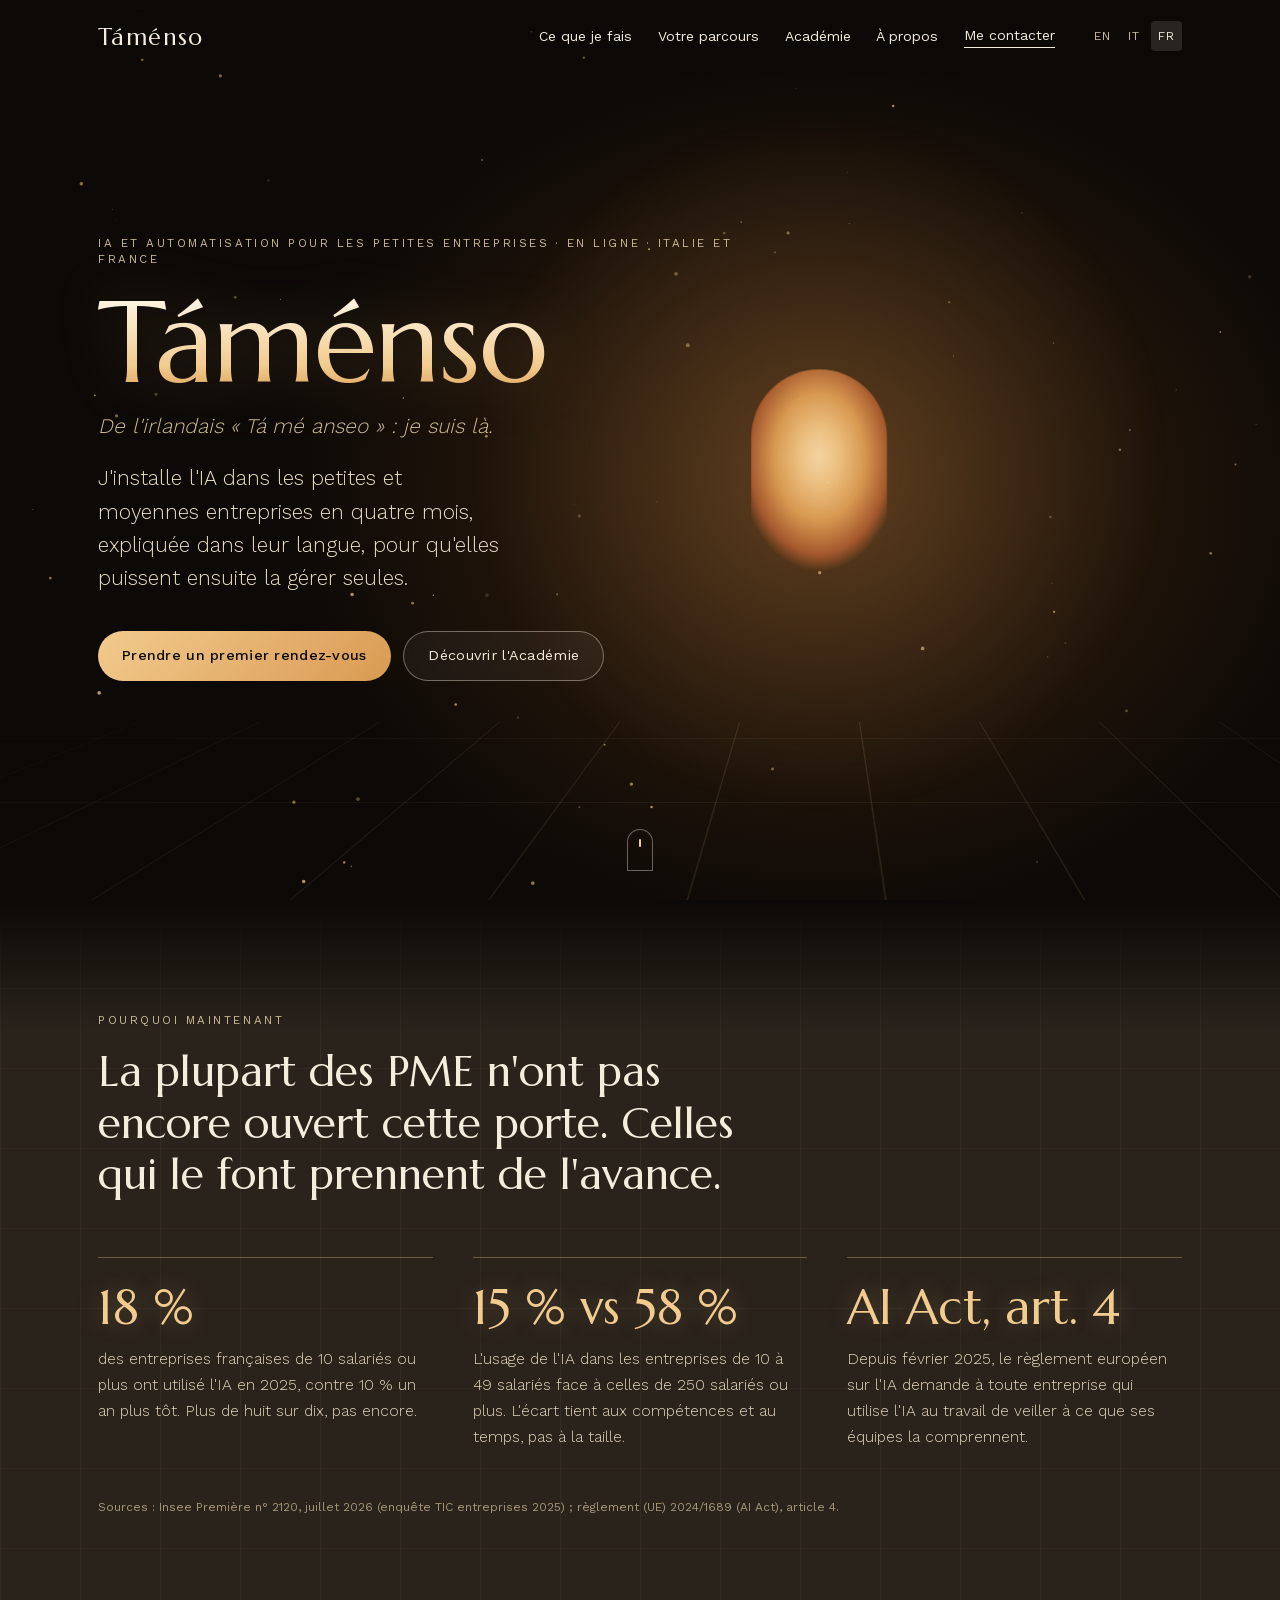
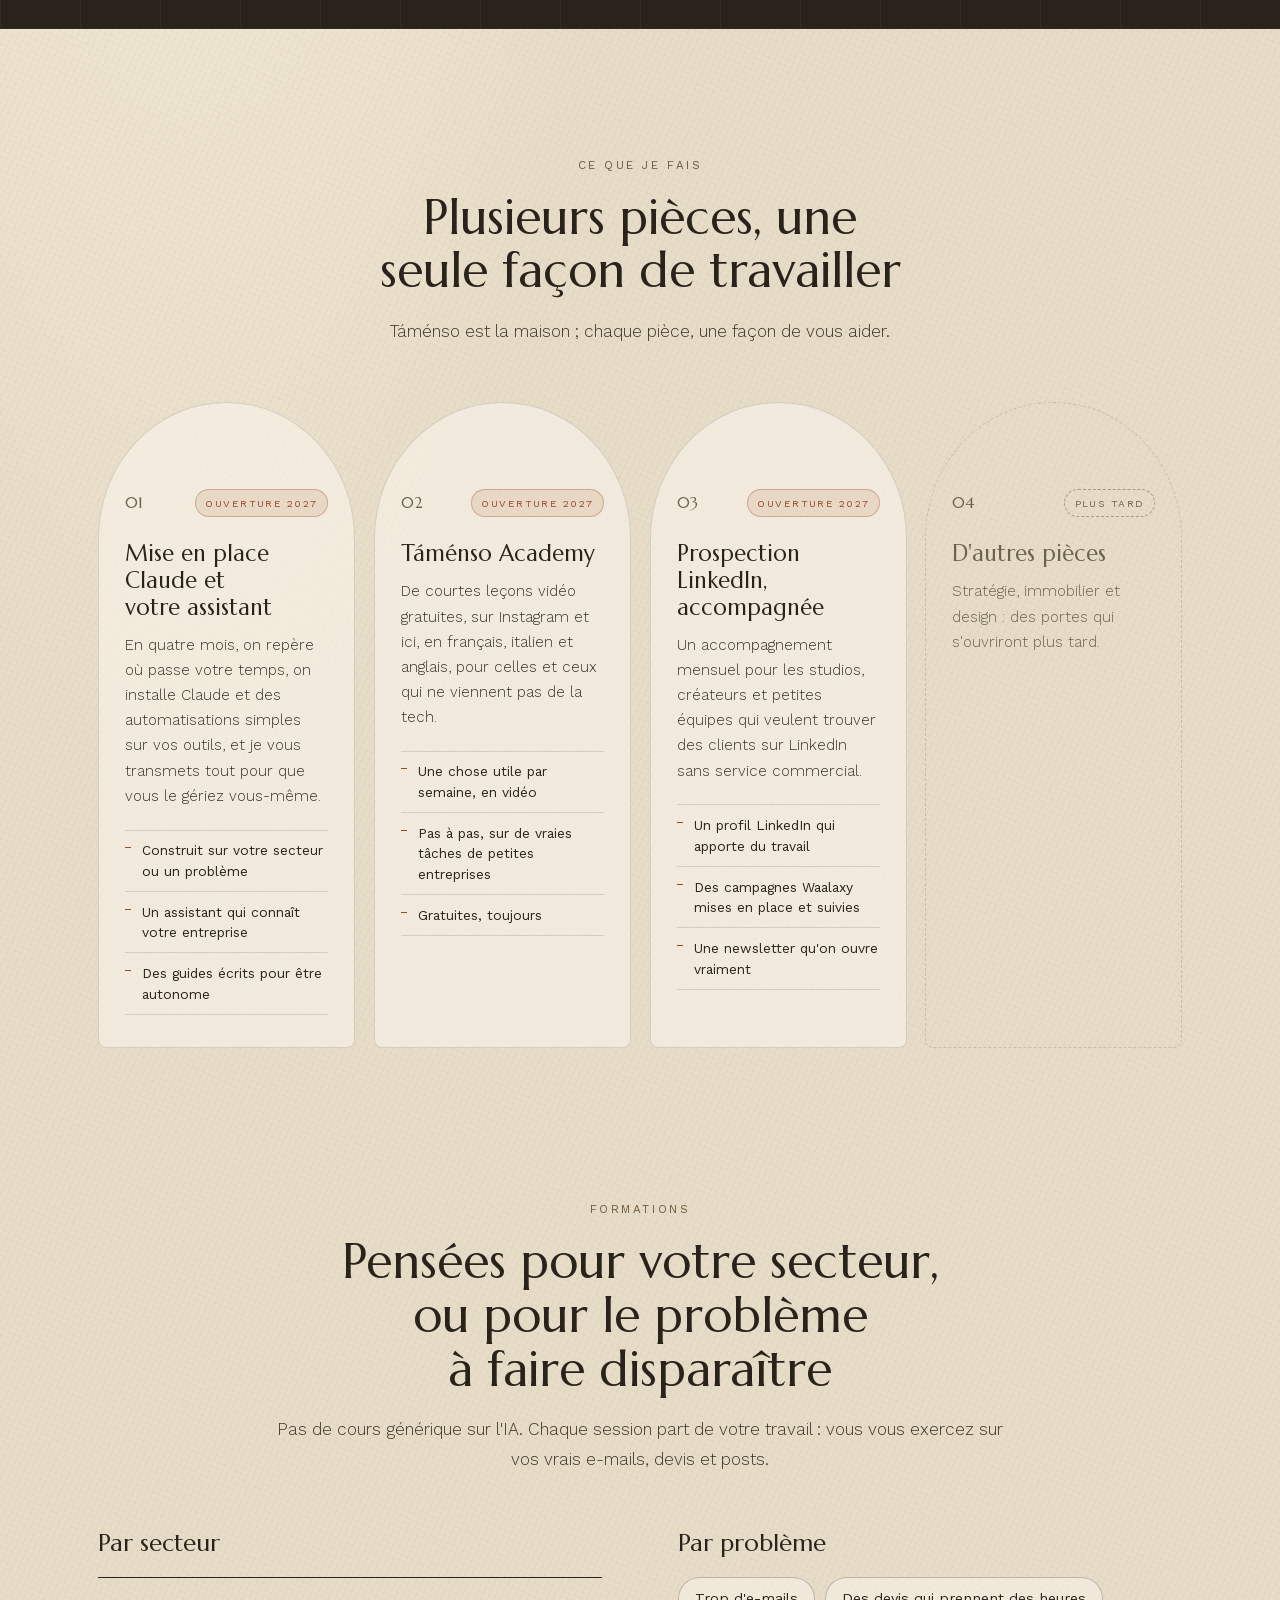
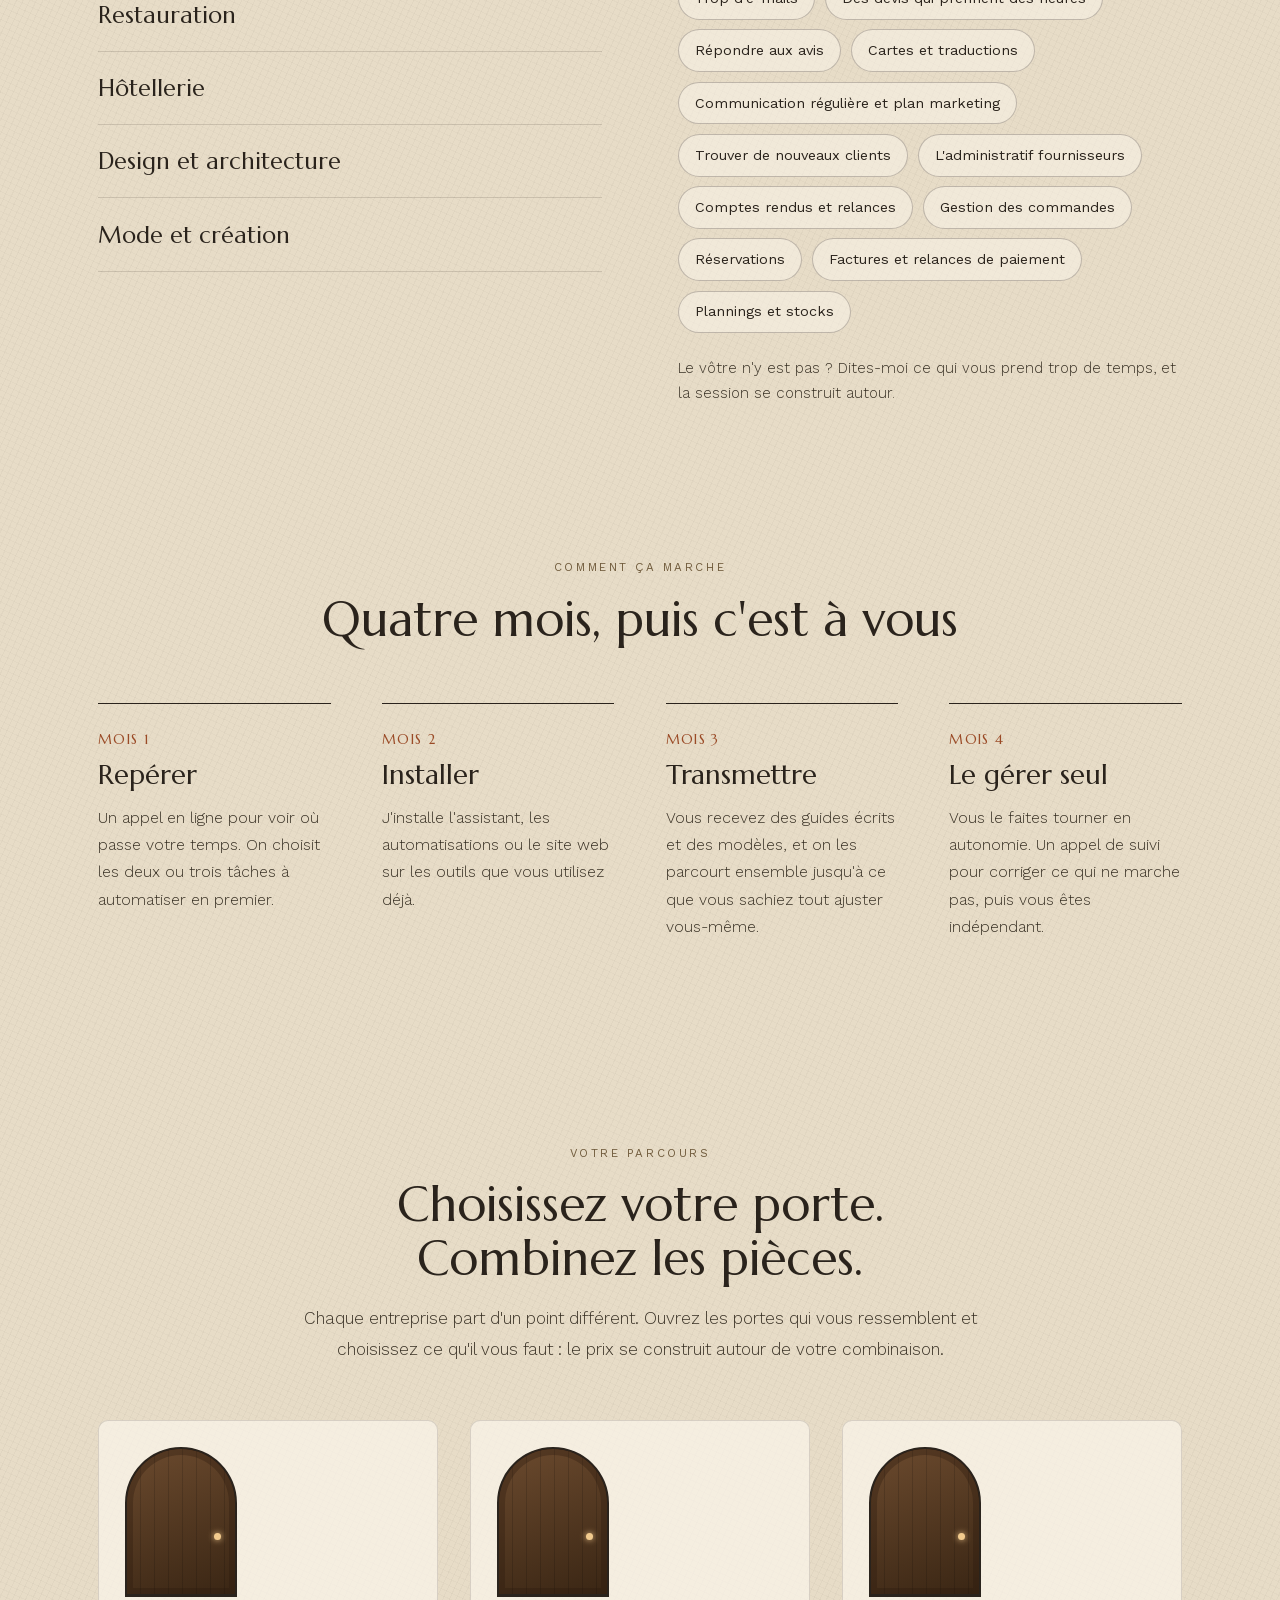
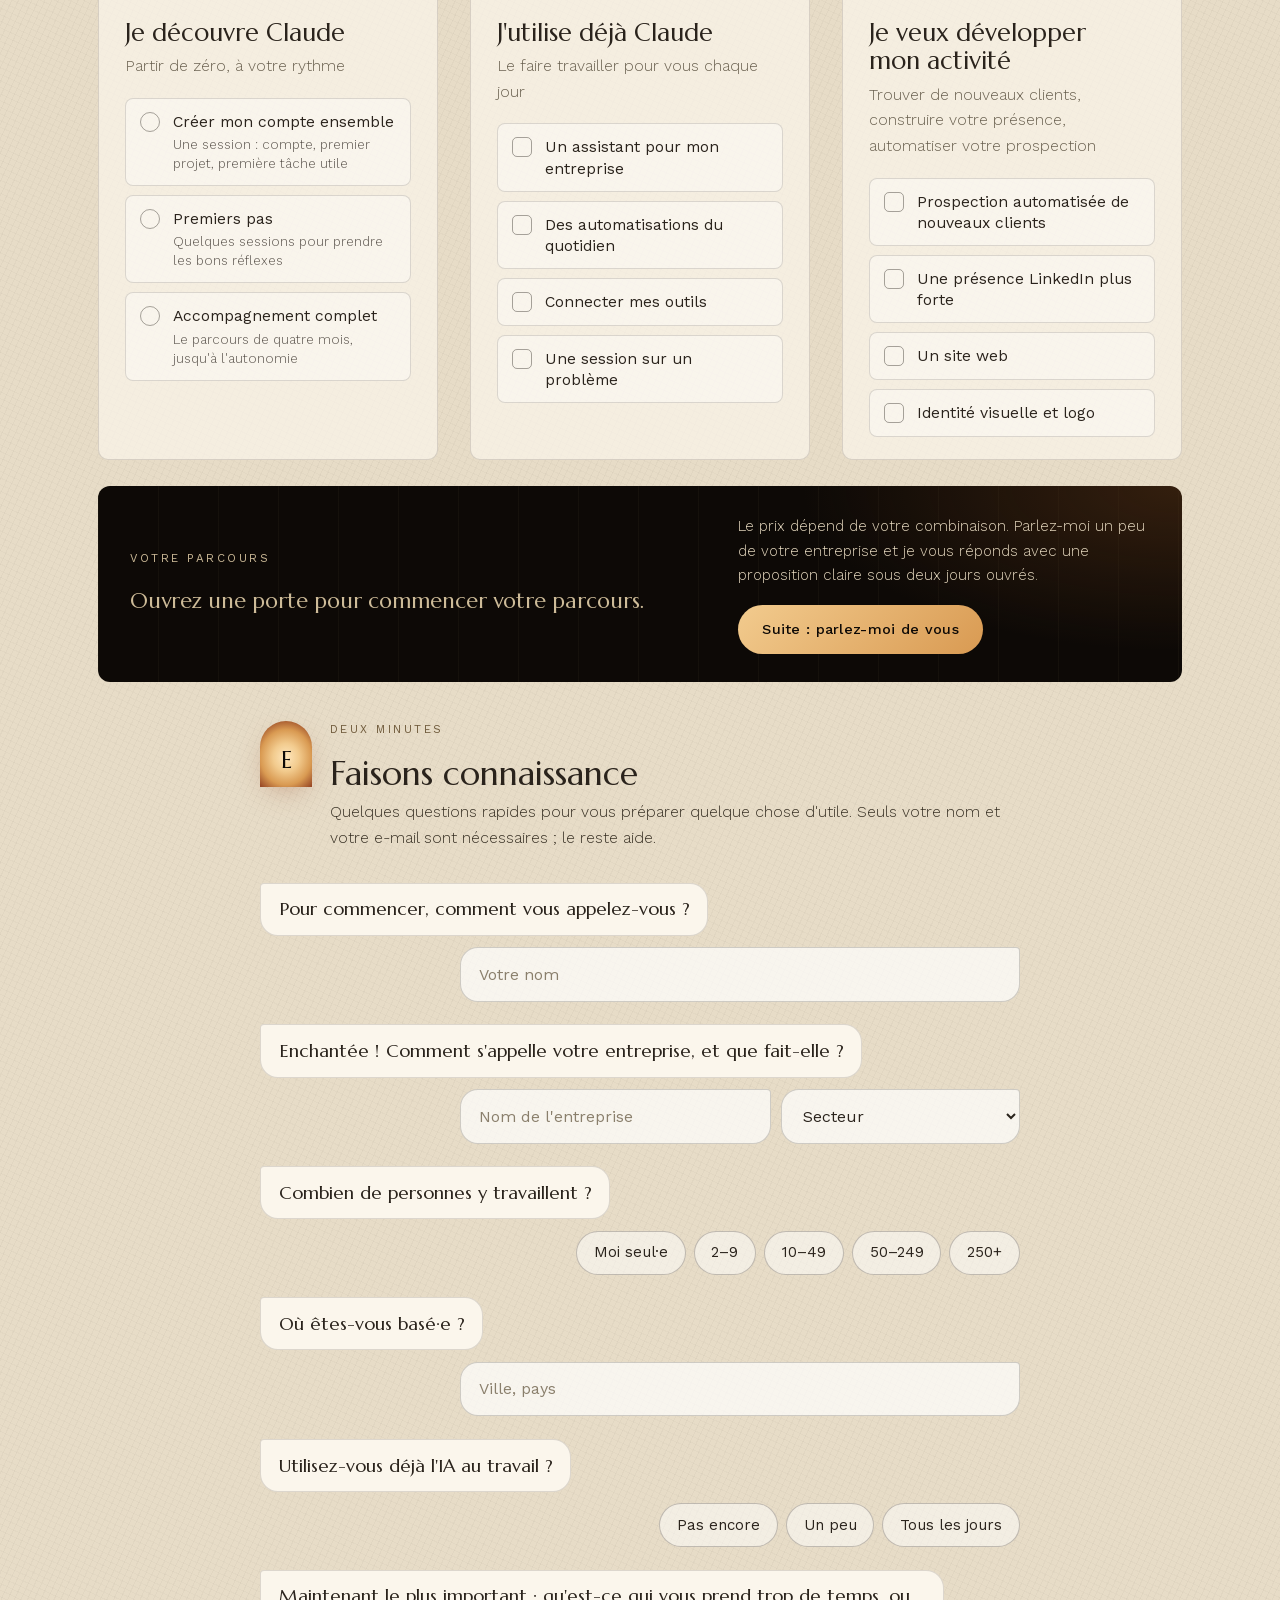
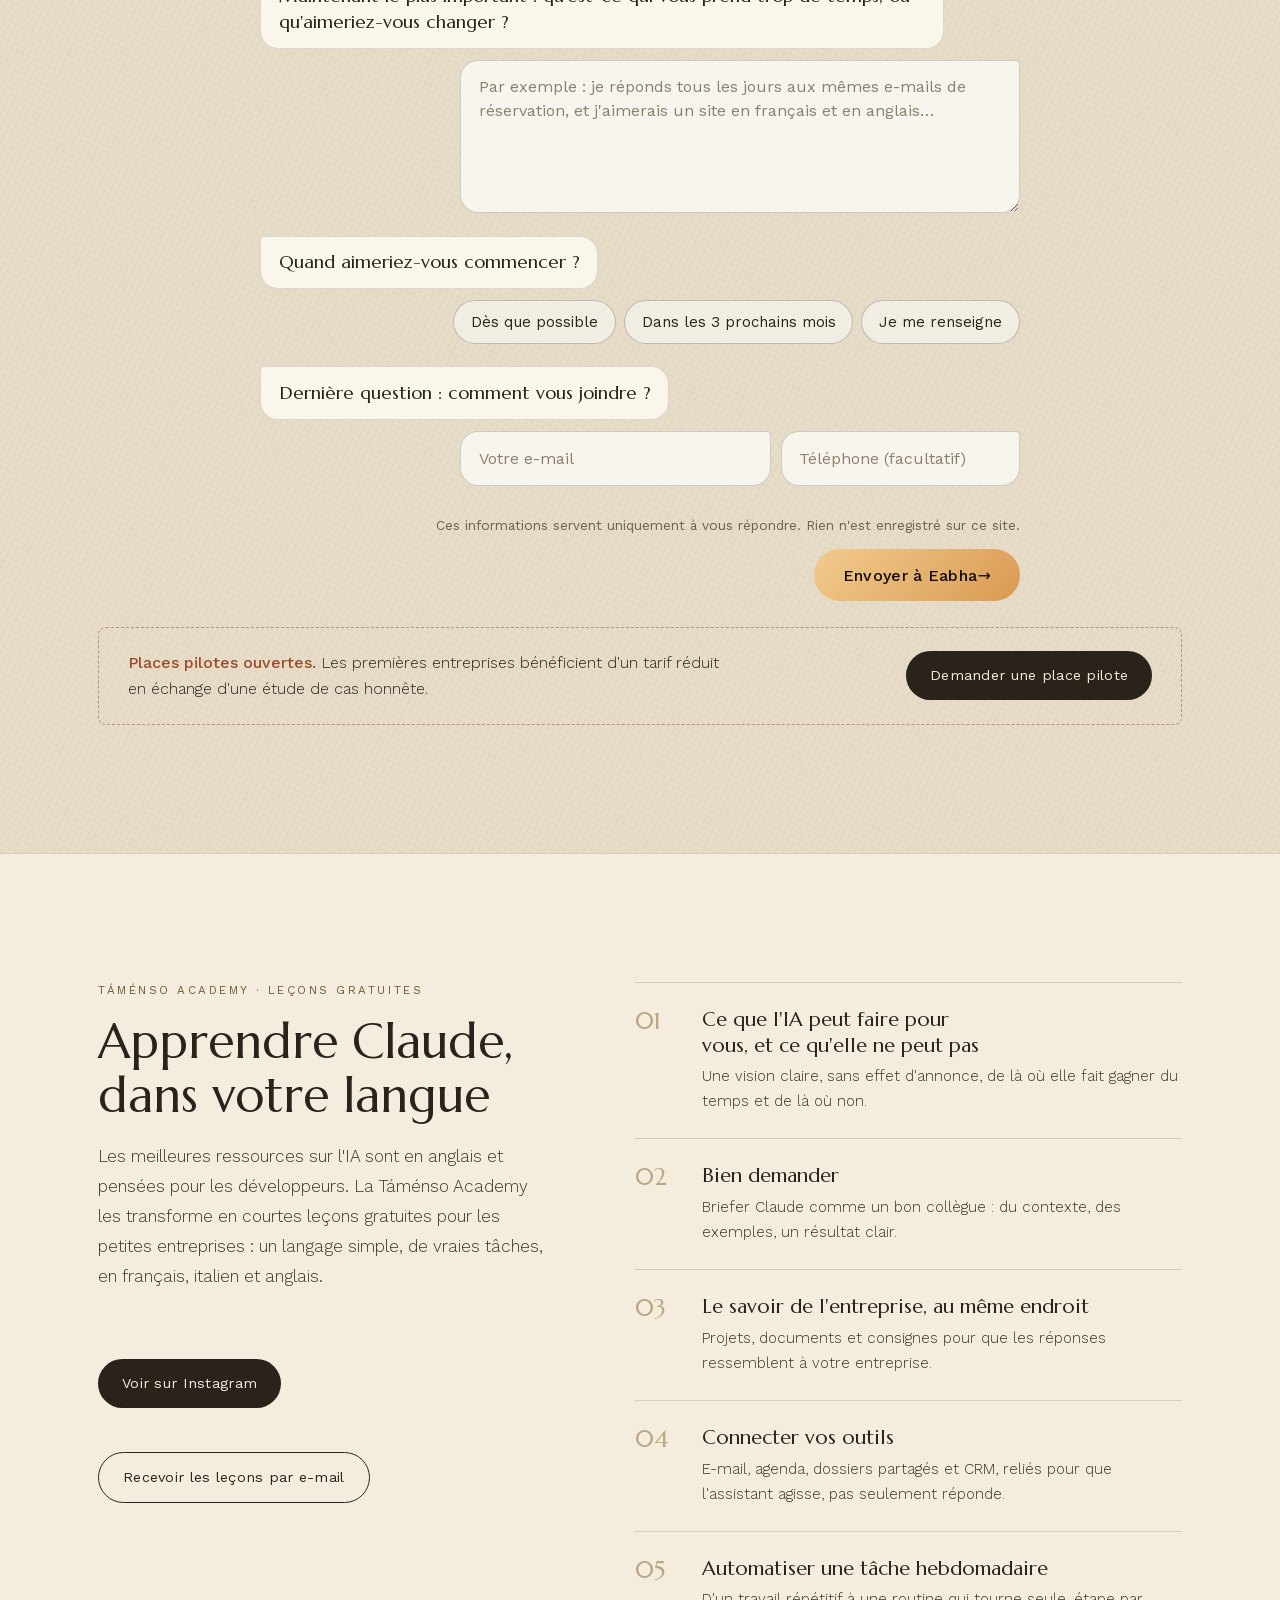
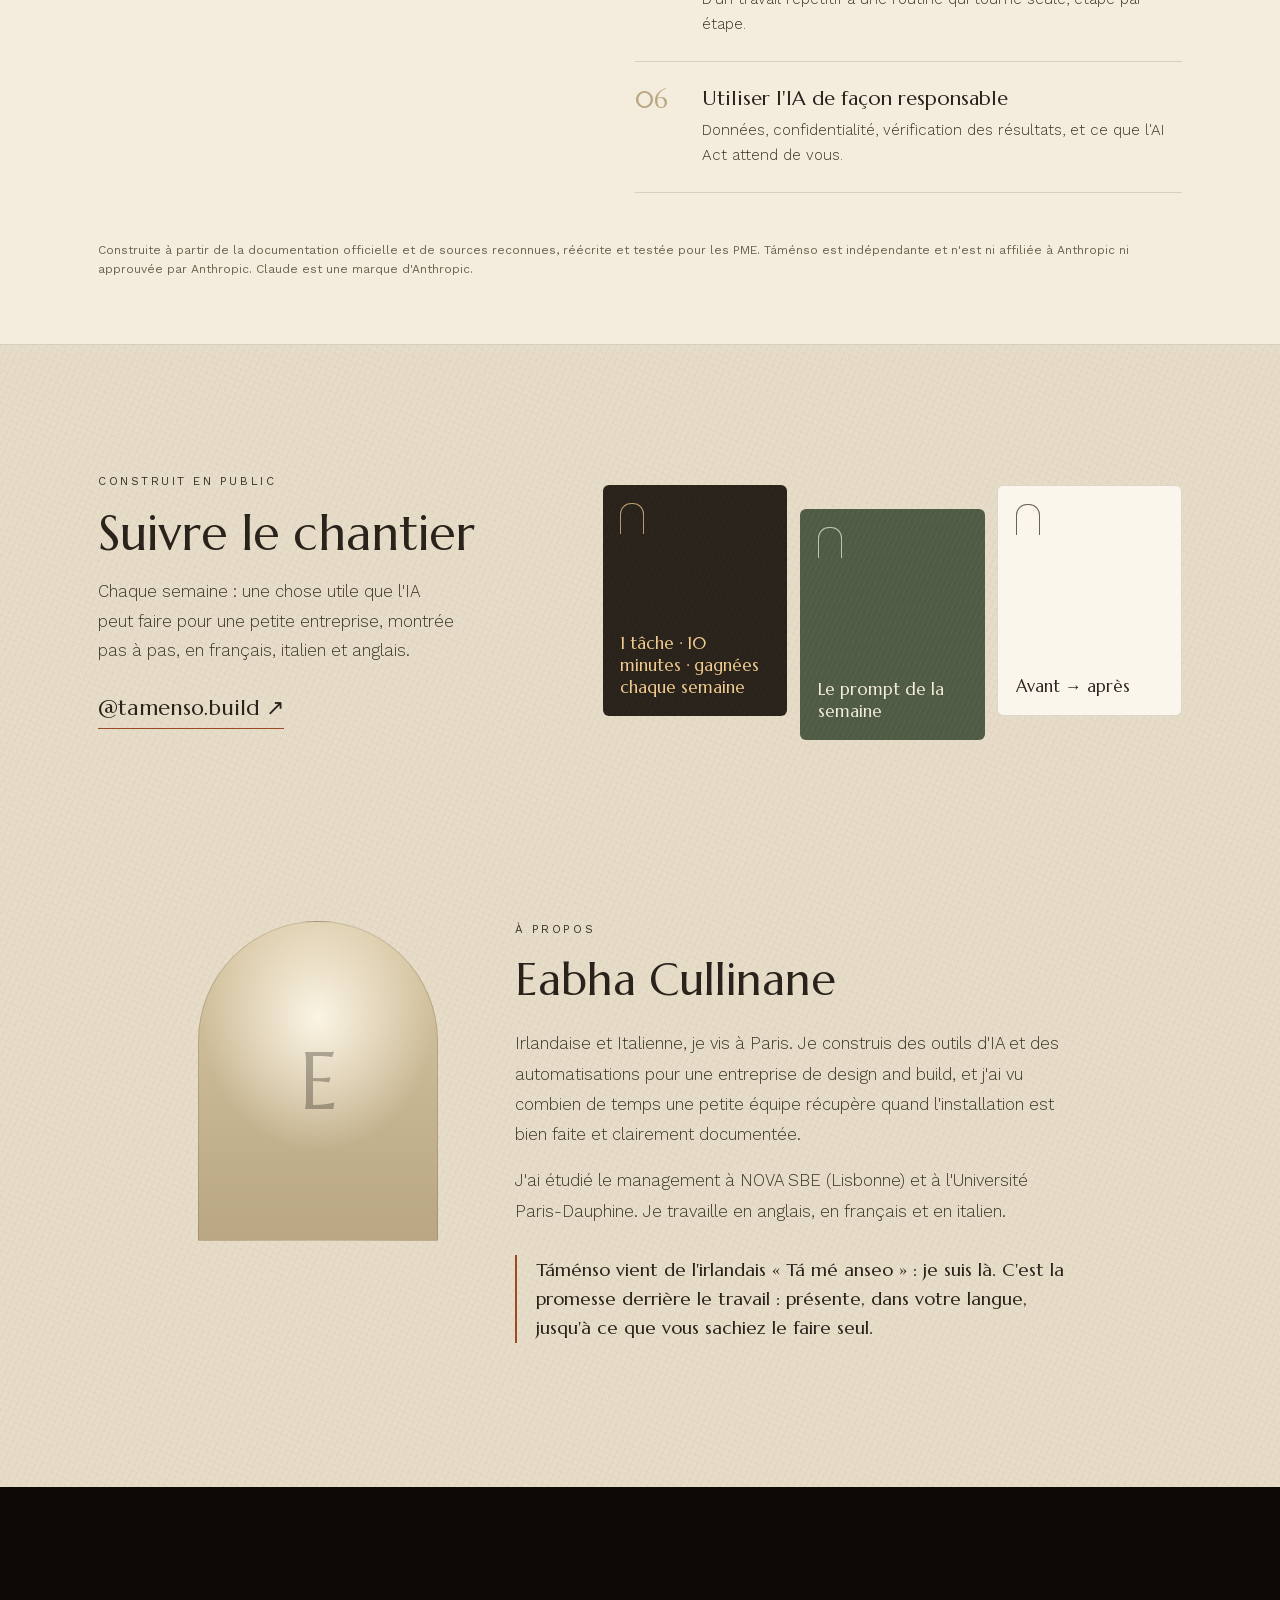
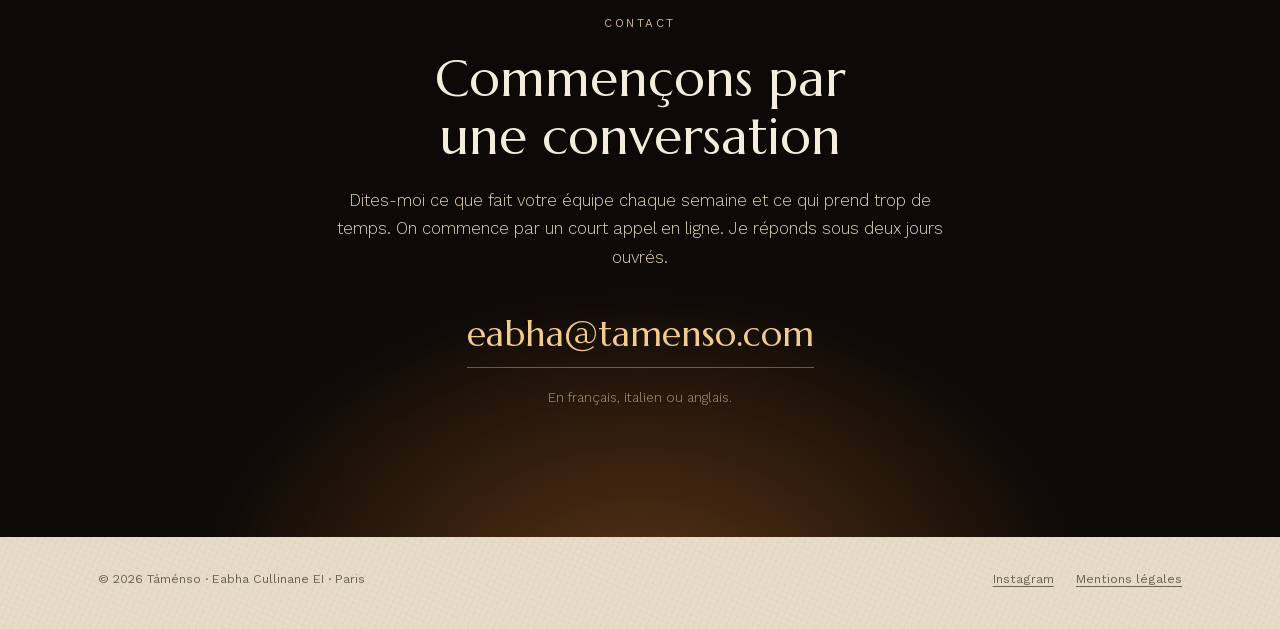
==== fr/index.html @ 2779ec75 "Third door: grow my business (outreach, presence, website, brand) Co-Authored-By: Claude Opus 5.5 <n" ====
<!doctype html>
<html lang="fr">
<head>
<meta charset="utf-8">
<meta name="viewport" content="width=device-width, initial-scale=1">
<title>Táménso — L&#x27;IA, rendue concrète pour les PME</title>
<meta name="description" content="Táménso aide les petites entreprises en Italie et en France à mettre l&#x27;IA et Claude au travail : formations en ligne par secteur, un assistant Claude sur mesure et prospection LinkedIn avec Waalaxy. En français, italien et anglais.">
<link rel="canonical" href="https://tamenso.com/fr/">
<link rel="alternate" hreflang="en" href="https://tamenso.com/">
<link rel="alternate" hreflang="it" href="https://tamenso.com/it/">
<link rel="alternate" hreflang="fr" href="https://tamenso.com/fr/">
<link rel="alternate" hreflang="x-default" href="https://tamenso.com/">
<meta property="og:title" content="Táménso — L&#x27;IA, rendue concrète pour les PME">
<meta property="og:description" content="Táménso aide les petites entreprises en Italie et en France à mettre l&#x27;IA et Claude au travail : formations en ligne par secteur, un assistant Claude sur mesure et prospection LinkedIn avec Waalaxy. En français, italien et anglais.">
<meta property="og:type" content="website">
<meta property="og:url" content="https://tamenso.com/fr/">
<meta property="og:locale" content="fr_FR">
<meta name="theme-color" content="#E7DCC7">
<link rel="icon" href="/assets/favicon.svg" type="image/svg+xml">
<link rel="preload" href="/assets/fonts/marcellus-latin-400.woff2" as="font" type="font/woff2" crossorigin>
<link rel="stylesheet" href="/styles.css">
<script type="application/ld+json">
{
  "@context": "https://schema.org",
  "@type": "ProfessionalService",
  "name": "Táménso",
  "url": "https://tamenso.com/fr/",
  "description": "Táménso aide les petites entreprises en Italie et en France à mettre l&#x27;IA et Claude au travail : formations en ligne par secteur, un assistant Claude sur mesure et prospection LinkedIn avec Waalaxy. En français, italien et anglais.",
  "founder": {"@type": "Person", "name": "Eabha Cullinane"},
  "areaServed": ["IT", "FR"],
  "availableLanguage": ["it", "fr", "en"],
  "sameAs": ["https://www.instagram.com/tamenso.build/"]
}
</script>
</head>
<body class="home">
<a class="skip" href="#main">Aller au contenu</a>

<header class="site-nav" id="top">
  <a class="word" href="/fr/" aria-label="Táménso">Táménso</a>
  <nav class="nav-links" aria-label="Principal">
    <a href="#rooms">Ce que je fais</a>
    <a href="#offer">Votre parcours</a>
    <a href="#academy">Académie</a>
    <a href="#about">À propos</a>
    <a href="#contact" class="nav-cta">Me contacter</a>
  </nav>
  <div class="langs" aria-label="Langue">
    <a href="/" hreflang="en" lang="en" >EN</a>
    <a href="/it/" hreflang="it" lang="it" >IT</a>
    <a href="/fr/" hreflang="fr" lang="fr" aria-current="page">FR</a>
  </div>
</header>

<main id="main" tabindex="-1">

  <!-- ============ HERO ============ -->
  <section class="hero" id="hero">
    <div class="tunnel" aria-hidden="true">
      <div class="scene">
        <div class="floor"></div>
        <span class="ring" style="--i:0"></span><span class="ring" style="--i:1"></span><span class="ring" style="--i:2"></span><span class="ring" style="--i:3"></span><span class="ring" style="--i:4"></span><span class="ring" style="--i:5"></span><span class="ring" style="--i:6"></span><span class="ring" style="--i:7"></span><span class="ring" style="--i:8"></span><span class="ring" style="--i:9"></span><span class="ring" style="--i:10"></span><span class="ring" style="--i:11"></span><span class="ring" style="--i:12"></span><span class="ring" style="--i:13"></span>
        <div class="core"></div>
      </div>
      <canvas class="dust"></canvas>
    </div>
    <div class="hero-text">
      <p class="eyebrow light">IA et automatisation pour les petites entreprises · En ligne · Italie et France</p>
      <h1>
        <span class="irish">Táménso</span>
        <span class="gloss">De l&#x27;irlandais « Tá mé anseo » : je suis là.</span>
      </h1>
      <p class="lede">J&#x27;installe l&#x27;IA dans les petites et moyennes entreprises en quatre mois, expliquée dans leur langue, pour qu&#x27;elles puissent ensuite la gérer seules.</p>
      <div class="ctas">
        <a class="btn btn-glow" href="#contact">Prendre un premier rendez-vous</a>
        <a class="btn btn-ghost" href="#academy">Découvrir l&#x27;Académie</a>
      </div>
    </div>
    <a class="scroll-cue" href="#rooms" aria-label="Ce que je fais"><span></span></a>
  </section>

  <!-- ============ WHY NOW ============ -->
  <section class="why" aria-labelledby="why-h">
    <div class="why-inner">
      <p class="eyebrow light">Pourquoi maintenant</p>
      <h2 id="why-h" class="why-title reveal">La plupart des PME n&#x27;ont pas encore ouvert cette porte. Celles qui le font prennent de l&#x27;avance.</h2>
      <div class="stats">
        <figure class="stat reveal">
          <span class="num" data-count>18 %</span>
          <figcaption>des entreprises françaises de 10 salariés ou plus ont utilisé l&#x27;IA en 2025, contre 10 % un an plus tôt. Plus de huit sur dix, pas encore.</figcaption>
        </figure>
        <figure class="stat reveal">
          <span class="num" data-count>15 % vs 58 %</span>
          <figcaption>L&#x27;usage de l&#x27;IA dans les entreprises de 10 à 49 salariés face à celles de 250 salariés ou plus. L&#x27;écart tient aux compétences et au temps, pas à la taille.</figcaption>
        </figure>
        <figure class="stat reveal">
          <span class="num" data-count>AI Act, art. 4</span>
          <figcaption>Depuis février 2025, le règlement européen sur l&#x27;IA demande à toute entreprise qui utilise l&#x27;IA au travail de veiller à ce que ses équipes la comprennent.</figcaption>
        </figure>
      </div>
      <p class="sources">Sources : Insee Première n° 2120, juillet 2026 (enquête TIC entreprises 2025) ; règlement (UE) 2024/1689 (AI Act), article 4.</p>
    </div>
  </section>

  <!-- ============ ROOMS ============ -->
  <section class="rooms" id="rooms" aria-labelledby="rooms-h">
    <div class="section-head reveal">
      <p class="eyebrow">Ce que je fais</p>
      <h2 id="rooms-h">Plusieurs pièces, une seule façon de travailler</h2>
      <p class="intro">Táménso est la maison ; chaque pièce, une façon de vous aider.</p>
    </div>
    <div class="room-grid">
      <article class="room reveal tilt">
        <div class="room-top"><span class="room-n">01</span><span class="tag tag-soon">Ouverture 2027</span></div>
        <h3>Mise en place Claude et votre assistant</h3>
        <p>En quatre mois, on repère où passe votre temps, on installe Claude et des automatisations simples sur vos outils, et je vous transmets tout pour que vous le gériez vous-même.</p>
        <ul>
          <li>Construit sur votre secteur ou un problème</li>
          <li>Un assistant qui connaît votre entreprise</li>
          <li>Des guides écrits pour être autonome</li>
        </ul>
      </article>
      <article class="room reveal tilt">
        <div class="room-top"><span class="room-n">02</span><span class="tag tag-soon">Ouverture 2027</span></div>
        <h3>Táménso Academy</h3>
        <p>De courtes leçons vidéo gratuites, sur Instagram et ici, en français, italien et anglais, pour celles et ceux qui ne viennent pas de la tech.</p>
        <ul>
          <li>Une chose utile par semaine, en vidéo</li>
          <li>Pas à pas, sur de vraies tâches de petites entreprises</li>
          <li>Gratuites, toujours</li>
        </ul>
      </article>
      <article class="room reveal tilt">
        <div class="room-top"><span class="room-n">03</span><span class="tag tag-soon">Ouverture 2027</span></div>
        <h3>Prospection LinkedIn, accompagnée</h3>
        <p>Un accompagnement mensuel pour les studios, créateurs et petites équipes qui veulent trouver des clients sur LinkedIn sans service commercial.</p>
        <ul>
          <li>Un profil LinkedIn qui apporte du travail</li>
          <li>Des campagnes Waalaxy mises en place et suivies</li>
          <li>Une newsletter qu&#x27;on ouvre vraiment</li>
        </ul>
      </article>
      <article class="room room-closed reveal tilt">
        <div class="room-top"><span class="room-n">04</span><span class="tag tag-later">Plus tard</span></div>
        <h3>D&#x27;autres pièces</h3>
        <p>Stratégie, immobilier et design : des portes qui s&#x27;ouvriront plus tard.</p>
      </article>
    </div>
  </section>


  <!-- ============ BY SECTOR / BY PROBLEM ============ -->
  <section class="sectors" id="sectors" aria-labelledby="sectors-h">
    <div class="section-head reveal">
      <p class="eyebrow">Formations</p>
      <h2 id="sectors-h">Pensées pour votre secteur, ou pour le problème à faire disparaître</h2>
      <p class="intro">Pas de cours générique sur l&#x27;IA. Chaque session part de votre travail : vous vous exercez sur vos vrais e-mails, devis et posts.</p>
    </div>
    <div class="sec-grid">
      <div class="sec-col reveal">
        <h3>Par secteur</h3>
        <ul class="sec-list">
          <li><strong>Restauration</strong></li>
          <li><strong>Hôtellerie</strong></li>
          <li><strong>Design et architecture</strong></li>
          <li><strong>Mode et création</strong></li>
        </ul>
      </div>
      <div class="sec-col reveal">
        <h3>Par problème</h3>
        <ul class="chips">
          <li>Trop d&#x27;e-mails</li><li>Des devis qui prennent des heures</li><li>Répondre aux avis</li><li>Cartes et traductions</li>
          <li>Communication régulière et plan marketing</li><li>Trouver de nouveaux clients</li><li>L&#x27;administratif fournisseurs</li><li>Comptes rendus et relances</li>
          <li>Gestion des commandes</li><li>Réservations</li><li>Factures et relances de paiement</li><li>Plannings et stocks</li>
        </ul>
        <p class="sec-note">Le vôtre n&#x27;y est pas ? Dites-moi ce qui vous prend trop de temps, et la session se construit autour.</p>
      </div>
    </div>
  </section>

  <!-- ============ METHOD ============ -->
  <section class="method" aria-labelledby="method-h">
    <div class="section-head reveal">
      <p class="eyebrow">Comment ça marche</p>
      <h2 id="method-h">Quatre mois, puis c&#x27;est à vous</h2>
    </div>
    <ol class="steps steps-4">
      <li class="reveal"><span class="step-n">Mois 1</span><h3>Repérer</h3><p>Un appel en ligne pour voir où passe votre temps. On choisit les deux ou trois tâches à automatiser en premier.</p></li>
      <li class="reveal"><span class="step-n">Mois 2</span><h3>Installer</h3><p>J&#x27;installe l&#x27;assistant, les automatisations ou le site web sur les outils que vous utilisez déjà.</p></li>
      <li class="reveal"><span class="step-n">Mois 3</span><h3>Transmettre</h3><p>Vous recevez des guides écrits et des modèles, et on les parcourt ensemble jusqu&#x27;à ce que vous sachiez tout ajuster vous-même.</p></li>
      <li class="reveal"><span class="step-n">Mois 4</span><h3>Le gérer seul</h3><p>Vous le faites tourner en autonomie. Un appel de suivi pour corriger ce qui ne marche pas, puis vous êtes indépendant.</p></li>
    </ol>
  </section>


  <!-- ============ YOUR PATH (doors) ============ -->
  <section class="paths" id="offer" aria-labelledby="offer-h">
    <div class="section-head reveal">
      <p class="eyebrow">Votre parcours</p>
      <h2 id="offer-h">Choisissez votre porte. Combinez les pièces.</h2>
      <p class="intro">Chaque entreprise part d&#x27;un point différent. Ouvrez les portes qui vous ressemblent et choisissez ce qu&#x27;il vous faut : le prix se construit autour de votre combinaison.</p>
    </div>
    <div class="pdoors">
      <div class="pdoor reveal" data-door="a">
        <div class="arch-frame" aria-hidden="true"><div class="arch-glow"></div><div class="leaf"><span class="knob"></span></div></div>
        <h3>Je découvre Claude</h3>
        <p class="pdoor-sub">Partir de zéro, à votre rythme</p>
        <ul class="opts" role="list">
            <li><button type="button" class="opt" aria-pressed="false" data-group="a" data-single><span class="tick" aria-hidden="true"></span><span class="opt-label">Créer mon compte ensemble</span><span class="opt-hint">Une session : compte, premier projet, première tâche utile</span></button></li>
            <li><button type="button" class="opt" aria-pressed="false" data-group="a" data-single><span class="tick" aria-hidden="true"></span><span class="opt-label">Premiers pas</span><span class="opt-hint">Quelques sessions pour prendre les bons réflexes</span></button></li>
            <li><button type="button" class="opt" aria-pressed="false" data-group="a" data-single><span class="tick" aria-hidden="true"></span><span class="opt-label">Accompagnement complet</span><span class="opt-hint">Le parcours de quatre mois, jusqu&#x27;à l&#x27;autonomie</span></button></li>
        </ul>
      </div>
      <div class="pdoor reveal" data-door="b">
        <div class="arch-frame" aria-hidden="true"><div class="arch-glow"></div><div class="leaf"><span class="knob"></span></div></div>
        <h3>J&#x27;utilise déjà Claude</h3>
        <p class="pdoor-sub">Le faire travailler pour vous chaque jour</p>
        <ul class="opts" role="list">
            <li><button type="button" class="opt" aria-pressed="false" data-group="b"><span class="tick" aria-hidden="true"></span><span class="opt-label">Un assistant pour mon entreprise</span></button></li>
            <li><button type="button" class="opt" aria-pressed="false" data-group="b"><span class="tick" aria-hidden="true"></span><span class="opt-label">Des automatisations du quotidien</span></button></li>
            <li><button type="button" class="opt" aria-pressed="false" data-group="b"><span class="tick" aria-hidden="true"></span><span class="opt-label">Connecter mes outils</span></button></li>
            <li><button type="button" class="opt" aria-pressed="false" data-group="b"><span class="tick" aria-hidden="true"></span><span class="opt-label">Une session sur un problème</span></button></li>
        </ul>
      </div>
      <div class="pdoor reveal" data-door="c">
        <div class="arch-frame" aria-hidden="true"><div class="arch-glow"></div><div class="leaf"><span class="knob"></span></div></div>
        <h3>Je veux développer mon activité</h3>
        <p class="pdoor-sub">Trouver de nouveaux clients, construire votre présence, automatiser votre prospection</p>
        <ul class="opts" role="list">
            <li><button type="button" class="opt" aria-pressed="false" data-group="c"><span class="tick" aria-hidden="true"></span><span class="opt-label">Prospection automatisée de nouveaux clients</span></button></li>
            <li><button type="button" class="opt" aria-pressed="false" data-group="c"><span class="tick" aria-hidden="true"></span><span class="opt-label">Une présence LinkedIn plus forte</span></button></li>
            <li><button type="button" class="opt" aria-pressed="false" data-group="c"><span class="tick" aria-hidden="true"></span><span class="opt-label">Un site web</span></button></li>
            <li><button type="button" class="opt" aria-pressed="false" data-group="c"><span class="tick" aria-hidden="true"></span><span class="opt-label">Identité visuelle et logo</span></button></li>
        </ul>
      </div>
    </div>
    <div class="path-panel reveal" aria-live="polite"
         data-subject="Mon parcours Táménso" data-hello="Bonjour Eabha, voici le parcours qui m&#x27;intéresse :">
      <div class="path-head">
        <p class="eyebrow light">Votre parcours</p>
        <p class="path-empty">Ouvrez une porte pour commencer votre parcours.</p>
        <ol class="path-list"></ol>
      </div>
      <div class="path-side">
        <p class="path-note">Le prix dépend de votre combinaison. Parlez-moi un peu de votre entreprise et je vous réponds avec une proposition claire sous deux jours ouvrés.</p>
        <a class="btn btn-glow path-cta" href="#brief">Suite : parlez-moi de vous</a>
      </div>
    </div>

    <!-- ============ BRIEF: a short conversation ============ -->
    <form class="brief" id="brief" novalidate
          data-subject="Nouvelle demande depuis tamenso.com" data-path="Votre parcours" data-none="(aucune porte choisie)">
      <div class="brief-head reveal">
        <div class="avatar" aria-hidden="true">E</div>
        <div>
          <p class="eyebrow">Deux minutes</p>
          <h3 class="brief-title">Faisons connaissance</h3>
          <p class="brief-intro">Quelques questions rapides pour vous préparer quelque chose d&#x27;utile. Seuls votre nom et votre e-mail sont nécessaires ; le reste aide.</p>
        </div>
      </div>

      <div class="q reveal">
        <p class="bubble"><label for="f-name">Pour commencer, comment vous appelez-vous ?</label></p>
        <input class="answer" id="f-name" name="name" data-label="Nom" autocomplete="name" required placeholder="Votre nom">
      </div>

      <div class="q reveal">
        <p class="bubble"><label for="f-company">Enchantée ! Comment s&#x27;appelle votre entreprise, et que fait-elle ?</label></p>
        <div class="row2">
          <input class="answer" id="f-company" name="company" data-label="Entreprise" autocomplete="organization" placeholder="Nom de l&#x27;entreprise">
          <select class="answer" name="sector" data-label="Secteur" aria-label="Secteur">
            <option value="">Secteur</option>
            <option>Restauration</option><option>Hôtellerie</option><option>Design et architecture</option><option>Mode et création</option><option>Autre</option>
          </select>
        </div>
      </div>

      <fieldset class="q reveal">
        <legend class="bubble">Combien de personnes y travaillent ?</legend>
        <div class="chips-row"><label class="chip"><input type="radio" data-label="Effectif" name="size" value="Moi seul·e"><span>Moi seul·e</span></label><label class="chip"><input type="radio" data-label="Effectif" name="size" value="2–9"><span>2–9</span></label><label class="chip"><input type="radio" data-label="Effectif" name="size" value="10–49"><span>10–49</span></label><label class="chip"><input type="radio" data-label="Effectif" name="size" value="50–249"><span>50–249</span></label><label class="chip"><input type="radio" data-label="Effectif" name="size" value="250+"><span>250+</span></label></div>
      </fieldset>

      <div class="q reveal">
        <p class="bubble"><label for="f-city">Où êtes-vous basé·e ?</label></p>
        <input class="answer" id="f-city" name="city" data-label="Lieu" autocomplete="address-level2" placeholder="Ville, pays">
      </div>

      <fieldset class="q reveal">
        <legend class="bubble">Utilisez-vous déjà l&#x27;IA au travail ?</legend>
        <div class="chips-row"><label class="chip"><input type="radio" data-label="Utilise l&#x27;IA" name="ai" value="Pas encore"><span>Pas encore</span></label><label class="chip"><input type="radio" data-label="Utilise l&#x27;IA" name="ai" value="Un peu"><span>Un peu</span></label><label class="chip"><input type="radio" data-label="Utilise l&#x27;IA" name="ai" value="Tous les jours"><span>Tous les jours</span></label></div>
      </fieldset>

      <div class="q reveal">
        <p class="bubble"><label for="f-needs">Maintenant le plus important : qu&#x27;est-ce qui vous prend trop de temps, ou qu&#x27;aimeriez-vous changer ?</label></p>
        <textarea class="answer" id="f-needs" name="needs" data-label="Besoins" rows="5" placeholder="Par exemple : je réponds tous les jours aux mêmes e-mails de réservation, et j&#x27;aimerais un site en français et en anglais…"></textarea>
      </div>

      <fieldset class="q reveal">
        <legend class="bubble">Quand aimeriez-vous commencer ?</legend>
        <div class="chips-row"><label class="chip"><input type="radio" data-label="Démarrage" name="when" value="Dès que possible"><span>Dès que possible</span></label><label class="chip"><input type="radio" data-label="Démarrage" name="when" value="Dans les 3 prochains mois"><span>Dans les 3 prochains mois</span></label><label class="chip"><input type="radio" data-label="Démarrage" name="when" value="Je me renseigne"><span>Je me renseigne</span></label></div>
      </fieldset>

      <div class="q reveal">
        <p class="bubble"><label for="f-email">Dernière question : comment vous joindre ?</label></p>
        <div class="row2">
          <input class="answer" id="f-email" name="email" data-label="E-mail" type="email" autocomplete="email" required placeholder="Votre e-mail">
          <input class="answer" name="phone" data-label="Téléphone" type="tel" autocomplete="tel" placeholder="Téléphone (facultatif)" aria-label="Téléphone (facultatif)">
        </div>
      </div>

      <div class="send reveal">
        <p class="privacy">Ces informations servent uniquement à vous répondre. Rien n&#x27;est enregistré sur ce site.</p>
        <button class="btn btn-glow send-btn" type="submit">Envoyer à Eabha <span aria-hidden="true">→</span></button>
        <p class="form-error" role="alert" hidden>Il me faut juste votre nom et un e-mail valide pour vous répondre.</p>
        <p class="thanks" role="status" hidden>Merci ! Votre messagerie devrait s&#x27;ouvrir avec tout déjà rempli : il suffit d&#x27;envoyer. Sinon, écrivez à eabha@tamenso.com.</p>
      </div>
    </form>

    <div class="pilot reveal">
      <p><strong>Places pilotes ouvertes.</strong> Les premières entreprises bénéficient d&#x27;un tarif réduit en échange d&#x27;une étude de cas honnête.</p>
      <a class="btn btn-ink" href="#contact">Demander une place pilote</a>
    </div>
  </section>

  <!-- ============ ACADEMY ============ -->
  <section class="academy" id="academy" aria-labelledby="academy-h">
    <div class="academy-inner">
      <div class="section-head left reveal">
        <p class="eyebrow">Táménso Academy · leçons gratuites</p>
        <h2 id="academy-h">Apprendre Claude, dans votre langue</h2>
        <p class="intro">Les meilleures ressources sur l&#x27;IA sont en anglais et pensées pour les développeurs. La Táménso Academy les transforme en courtes leçons gratuites pour les petites entreprises : un langage simple, de vraies tâches, en français, italien et anglais.</p>
        <div class="ctas">
          <a class="btn btn-ink" href="https://www.instagram.com/tamenso.build/" rel="noopener" target="_blank">Voir sur Instagram</a>
          <a class="btn btn-line" href="mailto:eabha@tamenso.com?subject=Le%C3%A7ons%20Academy">Recevoir les leçons par e-mail</a>
        </div>
      </div>
      <ol class="modules">
        <li class="reveal"><span class="mod-n">01</span><div><h3>Ce que l&#x27;IA peut faire pour vous, et ce qu&#x27;elle ne peut pas</h3><p>Une vision claire, sans effet d&#x27;annonce, de là où elle fait gagner du temps et de là où non.</p></div></li>
        <li class="reveal"><span class="mod-n">02</span><div><h3>Bien demander</h3><p>Briefer Claude comme un bon collègue : du contexte, des exemples, un résultat clair.</p></div></li>
        <li class="reveal"><span class="mod-n">03</span><div><h3>Le savoir de l&#x27;entreprise, au même endroit</h3><p>Projets, documents et consignes pour que les réponses ressemblent à votre entreprise.</p></div></li>
        <li class="reveal"><span class="mod-n">04</span><div><h3>Connecter vos outils</h3><p>E-mail, agenda, dossiers partagés et CRM, reliés pour que l&#x27;assistant agisse, pas seulement réponde.</p></div></li>
        <li class="reveal"><span class="mod-n">05</span><div><h3>Automatiser une tâche hebdomadaire</h3><p>D&#x27;un travail répétitif à une routine qui tourne seule, étape par étape.</p></div></li>
        <li class="reveal"><span class="mod-n">06</span><div><h3>Utiliser l&#x27;IA de façon responsable</h3><p>Données, confidentialité, vérification des résultats, et ce que l&#x27;AI Act attend de vous.</p></div></li>
      </ol>
    </div>
    <p class="disclaimer">Construite à partir de la documentation officielle et de sources reconnues, réécrite et testée pour les PME. Táménso est indépendante et n&#x27;est ni affiliée à Anthropic ni approuvée par Anthropic. Claude est une marque d&#x27;Anthropic.</p>
  </section>

  <!-- ============ BUILD IN PUBLIC ============ -->
  <section class="build" aria-labelledby="build-h">
    <div class="build-text reveal">
      <p class="eyebrow">Construit en public</p>
      <h2 id="build-h">Suivre le chantier</h2>
      <p>Chaque semaine : une chose utile que l&#x27;IA peut faire pour une petite entreprise, montrée pas à pas, en français, italien et anglais.</p>
      <a class="handle" href="https://www.instagram.com/tamenso.build/" rel="me noopener" target="_blank">@tamenso.build <span aria-hidden="true">↗</span></a>
    </div>
    <div class="tiles" aria-hidden="true">
      <div class="tile t1"><span>1 tâche · 10 minutes · gagnées chaque semaine</span></div>
      <div class="tile t2"><span>Le prompt de la semaine</span></div>
      <div class="tile t3"><span>Avant → après</span></div>
    </div>
  </section>

  <!-- ============ ABOUT ============ -->
  <section class="about" id="about" aria-labelledby="about-h">
    <div class="about-arch reveal" aria-hidden="true"><span>E</span></div>
    <div class="about-text reveal">
      <p class="eyebrow">À propos</p>
      <h2 id="about-h">Eabha Cullinane</h2>
      <p>Irlandaise et Italienne, je vis à Paris. Je construis des outils d&#x27;IA et des automatisations pour une entreprise de design and build, et j&#x27;ai vu combien de temps une petite équipe récupère quand l&#x27;installation est bien faite et clairement documentée.</p>
      <p>J&#x27;ai étudié le management à NOVA SBE (Lisbonne) et à l&#x27;Université Paris-Dauphine. Je travaille en anglais, en français et en italien.</p>
      <p class="name-note">Táménso vient de l&#x27;irlandais « Tá mé anseo » : je suis là. C&#x27;est la promesse derrière le travail : présente, dans votre langue, jusqu&#x27;à ce que vous sachiez le faire seul.</p>
    </div>
  </section>

  <!-- ============ CONTACT ============ -->
  <section class="contact" id="contact" aria-labelledby="contact-h">
    <div class="contact-inner reveal">
      <p class="eyebrow light">Contact</p>
      <h2 id="contact-h">Commençons par une conversation</h2>
      <p>Dites-moi ce que fait votre équipe chaque semaine et ce qui prend trop de temps. On commence par un court appel en ligne. Je réponds sous deux jours ouvrés.</p>
      <a class="mail" href="mailto:eabha@tamenso.com?subject=Bonjour%20T%C3%A1m%C3%A9nso">eabha@tamenso.com</a>
      <p class="small">En français, italien ou anglais.</p>
    </div>
  </section>

</main>

<footer class="site-footer">
  <span>© <span id="year">2026</span> Táménso · Eabha Cullinane EI · Paris</span>
  <span class="foot-links">
    <a href="https://www.instagram.com/tamenso.build/" rel="me noopener" target="_blank">Instagram</a>
    <a href="/mentions-legales.html">Mentions légales</a>
  </span>
</footer>

<script src="/script.js" defer></script>
</body>
</html>
---- styles.css ----
/* ================================================================
   Táménso — styles
   Palette and type carried over from the "Threshold" study (stone,
   ink, moss, rust · Marcellus + Work Sans). Both fonts are self-hosted.
   ================================================================ */
@font-face {
  font-family: 'Marcellus';
  font-style: normal;
  font-weight: 400;
  font-display: swap;
  src: url('/assets/fonts/marcellus-latin-400.woff2') format('woff2');
}
@font-face {
  font-family: 'Work Sans';
  font-style: normal;
  font-weight: 300 500;
  font-display: swap;
  src: url('/assets/fonts/worksans-latin-variable.woff2') format('woff2');
}

:root {
  --stone: #E7DCC7;
  --cream: #F4ECDC;
  --paper: #FBF6EC;
  --ink: #2A231C;
  --ink-2: #3A3226;
  --muted: #6B6251;
  --moss: #4F5B44;
  --rust: #9A4A26;
  --line: #2A231C26;
  --display: 'Marcellus', Georgia, serif;
  --body: 'Work Sans', system-ui, -apple-system, sans-serif;
  --wrap: 1180px;
  --pad: clamp(1.25rem, 4vw, 3rem);
}

* { box-sizing: border-box; }
html { scroll-behavior: smooth; scroll-padding-top: 5rem; }
@media (prefers-reduced-motion: reduce) { html { scroll-behavior: auto; } }

body {
  margin: 0;
  color: var(--ink);
  font-family: var(--body);
  font-weight: 400;
  line-height: 1.6;
  -webkit-font-smoothing: antialiased;
  background:
    repeating-linear-gradient(115deg, #0000 0 5px, #2A231C08 5px 6px),
    repeating-linear-gradient(25deg, #0000 0 5px, #2A231C06 5px 6px),
    radial-gradient(ellipse 70% 40% at 15% 0%, #FBF4E4 0%, transparent 60%),
    var(--stone);
}

a { color: inherit; }
h1, h2, h3 { font-family: var(--display); font-weight: 400; margin: 0; line-height: 1.15; text-wrap: balance; }
p { margin: 0; }

.skip {
  position: absolute; left: 1rem; top: -3rem; z-index: 100;
  background: var(--ink); color: var(--cream); padding: .6rem 1rem; text-decoration: none;
}
.skip:focus { top: 1rem; }
main:focus { outline: none; }
:focus-visible { outline: 2px solid var(--rust); outline-offset: 3px; }

p.eyebrow, .eyebrow {
  font-family: var(--body) !important; font-weight: 400 !important; line-height: 1.4 !important;
  border: 0 !important; padding: 0 !important; max-width: none !important;
  font-size: .72rem !important;
  letter-spacing: .22em;
  text-transform: uppercase;
  color: #6F5A3B;
  margin: 0 0 1.1rem !important;
}
.eyebrow.light { color: #CDBB98 !important; }

.btn {
  display: inline-flex; align-items: center; justify-content: center;
  min-height: 48px; padding: .8rem 1.5rem;
  border-radius: 999px;
  font-size: .9rem; letter-spacing: .02em;
  text-decoration: none;
  transition: background .25s ease, color .25s ease, transform .25s ease;
}
.btn:hover { transform: translateY(-1px); }
.btn-ink { background: var(--ink); color: var(--cream); }
.btn-ink:hover { background: var(--rust); }
.btn-line { border: 1px solid var(--ink); }
.btn-line:hover { background: var(--ink); color: var(--cream); }

/* ---------------- NAV ---------------- */
.site-nav {
  position: sticky; top: 0; z-index: 20;
  display: flex; align-items: center; gap: 2rem;
  padding: 1.1rem max(var(--pad), calc((100% - var(--wrap)) / 2 + var(--pad)));
  background: linear-gradient(#E7DCC7f2, #E7DCC7d9);
  border-bottom: 1px solid transparent;
  transition: border-color .3s ease;
  backdrop-filter: blur(8px);
}
.site-nav.scrolled { border-bottom-color: var(--line); }
.site-nav .word {
  font-family: var(--display); font-size: 1.45rem; letter-spacing: .06em;
  text-decoration: none; margin-right: auto;
}
.nav-links { display: flex; align-items: center; gap: 1.6rem; font-size: .88rem; }
.nav-links a { text-decoration: none; }
.nav-links a:not(.nav-cta):hover { text-decoration: underline; text-underline-offset: 4px; }
.nav-cta { border-bottom: 1px solid currentColor; padding-bottom: 1px; }
.langs { display: flex; gap: .2rem; font-size: .75rem; letter-spacing: .08em; }
.langs a {
  text-decoration: none; padding: .35rem .45rem; border-radius: 4px; color: var(--muted);
}
.langs a[aria-current="page"] { color: var(--ink); background: #2A231C12; }
.langs a:hover { color: var(--ink); }
@media (max-width: 760px) {
  .nav-links a:not(.nav-cta) { display: none; }
  .site-nav { gap: 1rem; }
}

/* ---------------- HERO: 3D corridor of arches ---------------- */
:root { --night: #0D0906; --glow: #F2CB8E; --amber: #D99A52; }

.home .site-nav { position: fixed; left: 0; right: 0; transition: background .4s ease, color .4s ease, border-color .4s ease; }
.home .site-nav.on-dark { background: linear-gradient(#0D0906cc, #0D090600); color: var(--cream); backdrop-filter: none; }
.home .site-nav.on-dark .langs a { color: #CDBB98; }
.home .site-nav.on-dark .langs a[aria-current="page"] { color: var(--cream); background: #F4ECDC1f; }

.hero {
  position: relative; overflow: hidden; isolation: isolate;
  min-height: 100svh;
  display: flex; align-items: center;
  padding: 7rem max(var(--pad), calc((100% - var(--wrap)) / 2 + var(--pad))) 6rem;
  background:
    radial-gradient(ellipse 60% 70% at 64% 55%, #3A2410 0%, transparent 70%),
    var(--night);
  color: var(--cream);
}
.tunnel { position: absolute; inset: 0; z-index: -1; perspective: 700px; perspective-origin: 64% 50%; }
.scene::before { content: ""; position: absolute; width: 900px; height: 900px; left: -450px; top: -420px; border-radius: 50%; transform: translateZ(-2600px) scale(4); background: radial-gradient(circle, #D99A5240 0%, transparent 65%); }
.scene {
  position: absolute; left: 64%; top: 54%;
  transform-style: preserve-3d;
  transform: rotateX(var(--rx, 0deg)) rotateY(var(--ry, 0deg));
  transition: transform .6s cubic-bezier(.2,.7,.2,1);
}
.ring {
  --w: clamp(220px, 26vw, 360px);
  position: absolute; width: var(--w); height: calc(var(--w) * 1.42);
  left: calc(var(--w) / -2); top: calc(var(--w) * -.71);
  border: 1.5px solid var(--glow); border-bottom: 0;
  border-radius: 999px 999px 0 0;
  transform-style: preserve-3d;
  animation: walk 16s linear infinite;
  animation-delay: calc(var(--i) * -16s / 14);
  opacity: 0;
}
@keyframes walk {
  0%   { transform: translateZ(-2600px); opacity: 0; }
  12%  { opacity: .35; }
  70%  { opacity: .9; }
  92%  { opacity: .6; }
  100% { transform: translateZ(520px); opacity: 0; }
}
.core {
  --w: clamp(220px, 26vw, 360px);
  position: absolute; width: calc(var(--w) * .62); height: calc(var(--w) * .95);
  left: calc(var(--w) * -.31); top: calc(var(--w) * -.24);
  border-radius: 999px 999px 0 0;
  transform: translateZ(-2700px) scale(3.2);
  background: radial-gradient(ellipse 60% 55% at 50% 42%, #FFE7BD 0%, var(--glow) 25%, var(--amber) 55%, #9A4A26 85%, transparent 100%);
  animation: breathe 7s ease-in-out infinite;
}
@keyframes breathe { 50% { filter: brightness(1.18); } }
.floor {
  position: absolute; width: 4000px; height: 4000px; left: -2000px; top: calc(clamp(220px, 26vw, 360px) * .71);
  transform: rotateX(90deg) translateZ(0); transform-origin: 50% 0;
  background:
    repeating-linear-gradient(90deg, #F2CB8E26 0 1px, transparent 1px 120px),
    repeating-linear-gradient(0deg, #F2CB8E1f 0 1px, transparent 1px 120px);
  -webkit-mask-image: radial-gradient(ellipse 35% 45% at 50% 0%, #000 0%, transparent 70%);
          mask-image: radial-gradient(ellipse 35% 45% at 50% 0%, #000 0%, transparent 70%);
  animation: floorRun 4s linear infinite;
}
@keyframes floorRun { to { background-position: 0 120px, 0 120px; } }
.dust { position: absolute; inset: 0; width: 100%; height: 100%; }

.hero-text { position: relative; max-width: 40rem; }
.hero h1 { line-height: 1; margin-bottom: 1.6rem; }
.hero .irish {
  display: block; font-size: clamp(3.2rem, 9vw, 7.2rem); letter-spacing: -.01em;
  background: linear-gradient(180deg, #FFF6E6 10%, var(--glow) 70%, var(--amber));
  -webkit-background-clip: text; background-clip: text; color: transparent;
  filter: drop-shadow(0 0 30px #F2CB8E33);
}
.hero .gloss {
  display: block; margin-top: 1rem;
  font-family: var(--body); font-weight: 300; font-style: italic;
  font-size: clamp(1.1rem, 1.8vw, 1.3rem); color: #CDBB98;
}
.hero .lede { font-size: clamp(1.1rem, 1.9vw, 1.3rem); font-weight: 300; line-height: 1.6; max-width: 34ch; color: #E9DDC6; }
.ctas { display: flex; flex-wrap: wrap; gap: .8rem; margin-top: 2.2rem; }
.btn-glow {
  background: linear-gradient(135deg, var(--glow), var(--amber)); color: var(--night); font-weight: 500;
  box-shadow: 0 0 0 0 #F2CB8E66; transition: box-shadow .35s ease, transform .25s ease;
}
.btn-glow:hover { box-shadow: 0 0 34px 4px #F2CB8E55; }
.btn-ghost { border: 1px solid #F4ECDC66; color: var(--cream); backdrop-filter: blur(6px); background: #F4ECDC0d; }
.btn-ghost:hover { border-color: var(--glow); color: var(--glow); }

.scroll-cue {
  position: absolute; left: 50%; bottom: 1.8rem; width: 26px; height: 42px; margin-left: -13px;
  border: 1px solid #F4ECDC66; border-radius: 999px 999px 6px 6px;
}
.scroll-cue span { position: absolute; left: 50%; top: 9px; width: 2px; height: 8px; margin-left: -1px; background: var(--glow); border-radius: 2px; animation: cue 2s ease-in-out infinite; }
@keyframes cue { 60% { transform: translateY(14px); opacity: 0; } 61% { transform: none; opacity: 0; } 100% { opacity: 1; } }

@media (max-width: 860px) {
  .tunnel { perspective-origin: 50% 27%; }
  .scene { left: 50%; top: 27%; }
  .hero { align-items: flex-end; padding-bottom: 5.5rem; }
  .hero::after { content: ""; position: absolute; inset: 28% 0 0; z-index: -1; background: linear-gradient(transparent, #0D0906e6 30%, var(--night) 60%); }
}
@media (prefers-reduced-motion: reduce) {
  .ring { animation: none; opacity: .5; transform: translateZ(calc(var(--i) * -180px)); }
  .floor, .core, .scroll-cue span { animation: none; }
}

/* ---------------- 3D TILT + LIGHT ---------------- */
.tilt { transform-style: preserve-3d; will-change: transform; position: relative; }
.tilt.tilting, .js .reveal.tilt.tilting.in { transform: perspective(900px) rotateX(var(--tx, 0deg)) rotateY(var(--ty, 0deg)) translateZ(0); transition: transform .12s ease-out; }
.tilt::after {
  content: ""; position: absolute; inset: 0; border-radius: inherit; pointer-events: none;
  background: radial-gradient(circle 220px at var(--mx, 50%) var(--my, 0%), #FFFFFF59, transparent 70%);
  opacity: 0; transition: opacity .3s ease; mix-blend-mode: soft-light;
}
.tilt.tilting::after { opacity: 1; }
.card-dark.tilt::after { background: radial-gradient(circle 220px at var(--mx, 50%) var(--my, 0%), #F2CB8E40, transparent 70%); mix-blend-mode: screen; }

/* ---------------- WHY NOW ---------------- */
.why {
  background:
    linear-gradient(#0D0906 0%, transparent 18%),
    repeating-linear-gradient(90deg, #F2CB8E0d 0 1px, transparent 1px 80px),
    repeating-linear-gradient(0deg, #F2CB8E0a 0 1px, transparent 1px 80px),
    var(--ink);
  color: var(--cream);
}
.stat { border-top-color: #F2CB8E55 !important; }
.stat .num { text-shadow: 0 0 24px #F2CB8E40; font-variant-numeric: tabular-nums; }
.why-inner {
  max-width: var(--wrap); margin: 0 auto;
  padding: clamp(4rem, 9vw, 7rem) var(--pad);
}
.why-title { font-size: clamp(1.7rem, 3.6vw, 2.7rem); line-height: 1.2; max-width: 24ch; margin-bottom: 3.5rem; }
.stats { display: grid; grid-template-columns: repeat(3, 1fr); gap: 2.5rem; margin: 0; }
.stat { margin: 0; border-top: 1px solid #F4ECDC33; padding-top: 1.4rem; }
.stat .num {
  display: block; font-family: var(--display);
  font-size: clamp(2rem, 4vw, 3rem); line-height: 1.1; color: #F2CB8E; margin-bottom: .8rem;
}
.stat figcaption { font-weight: 300; font-size: .98rem; line-height: 1.65; color: #E3D6BD; max-width: 32ch; }
.sources { margin-top: 3rem; font-size: .75rem; color: #A89878; }
@media (max-width: 760px) { .stats { grid-template-columns: 1fr; gap: 2rem; } }

/* ---------------- SECTION HEADS ---------------- */
.section-head { max-width: 46rem; margin: 0 auto 3.5rem; text-align: center; }
.section-head.left { text-align: left; margin: 0; }
.section-head h2 { font-size: clamp(1.9rem, 4vw, 3rem); line-height: 1.12; margin-bottom: 1.1rem; }
.section-head .intro { font-weight: 300; font-size: 1.08rem; color: var(--ink-2); line-height: 1.75; }

/* ---------------- ROOMS ---------------- */
.rooms { max-width: var(--wrap); margin: 0 auto; padding: clamp(5rem, 10vw, 8rem) var(--pad) clamp(3rem, 6vw, 5rem); }
.room-grid { display: grid; grid-template-columns: repeat(4, 1fr); gap: 1.2rem; align-items: stretch; }
.room {
  position: relative;
  background: #FBF6EC99;
  border: 1px solid var(--line);
  border-radius: 50% 50% 8px 8px / 8.5rem 8.5rem 8px 8px;
  padding: 5.4rem 1.6rem 2rem;
  transition: transform .35s ease, box-shadow .35s ease, background .35s ease;
}
.room:hover { transform: translateY(-4px); box-shadow: 0 24px 50px -30px #2A231C80; background: var(--paper); }
.room-top { display: flex; justify-content: space-between; align-items: center; margin-bottom: 1.4rem; }
.room-n { font-family: var(--display); font-size: .95rem; color: var(--muted); }
.tag {
  font-size: .64rem; letter-spacing: .14em; text-transform: uppercase;
  padding: .3rem .6rem; border-radius: 999px;
}
.tag-open { background: var(--moss); color: var(--cream); }
.tag-soon { background: #9A4A261f; color: var(--rust); border: 1px solid #9A4A2655; }
.tag-later { border: 1px dashed #2A231C55; color: var(--muted); }
.room h3 { font-size: 1.4rem; line-height: 1.2; margin-bottom: .8rem; }
.room p { font-weight: 300; font-size: .95rem; line-height: 1.65; color: var(--ink-2); }
.room ul { list-style: none; padding: 0; margin: 1.3rem 0 0; border-top: 1px solid var(--line); }
.room li {
  font-size: .86rem; line-height: 1.5; padding: .6rem 0 .6rem 1.1rem; position: relative;
  border-bottom: 1px solid var(--line);
}
.room li::before { content: ""; position: absolute; left: 0; top: 1.05rem; width: 6px; height: 1px; background: var(--rust); }
.room-closed { background: transparent; border-style: dashed; }
.room-closed h3, .room-closed p { color: var(--muted); }
@media (max-width: 1040px) { .room-grid { grid-template-columns: repeat(2, 1fr); } }
@media (max-width: 600px) {
  .room-grid { grid-template-columns: 1fr; }
  .room { border-radius: 50% 50% 8px 8px / 9rem 9rem 8px 8px; padding-top: 5rem; }
}

/* ---------------- METHOD ---------------- */
.method { max-width: var(--wrap); margin: 0 auto; padding: clamp(3rem, 6vw, 5rem) var(--pad) clamp(5rem, 10vw, 8rem); }
.steps {
  list-style: none; padding: 0; margin: 0;
  display: grid; grid-template-columns: repeat(3, 1fr); gap: clamp(1.5rem, 4vw, 3.5rem);
}
.steps li { border-top: 1px solid var(--ink); padding-top: 1.4rem; }
.step-n { font-family: var(--display); color: var(--rust); font-size: 1rem; letter-spacing: .1em; }
.steps h3 { font-size: 1.7rem; margin: .5rem 0 .8rem; }
.steps p { font-weight: 300; line-height: 1.7; color: var(--ink-2); }
.steps-4 { grid-template-columns: repeat(4, minmax(0, 1fr)); }
.step-n { text-transform: uppercase; font-size: .85rem !important; }
@media (max-width: 1000px) { .steps-4 { grid-template-columns: repeat(2, minmax(0, 1fr)); } }
@media (max-width: 760px) { .steps, .steps-4 { grid-template-columns: 1fr; } }

/* ---------------- ACADEMY ---------------- */
.academy { background: var(--cream); border-top: 1px solid var(--line); border-bottom: 1px solid var(--line); }
.academy-inner {
  max-width: var(--wrap); margin: 0 auto;
  padding: clamp(5rem, 10vw, 8rem) var(--pad) 3rem;
  display: grid; grid-template-columns: .9fr 1.1fr; gap: clamp(2.5rem, 7vw, 6rem); align-items: start;
}
.academy .section-head { position: sticky; top: 7rem; }
.academy .section-head .btn { margin-top: 2rem; }
.modules { list-style: none; padding: 0; margin: 0; counter-reset: m; }
.modules li {
  display: grid; grid-template-columns: 3.2rem 1fr; gap: 1rem;
  padding: 1.5rem 0; border-bottom: 1px solid var(--line);
}
.modules li:first-child { border-top: 1px solid var(--line); }
.mod-n { font-family: var(--display); font-size: 1.5rem; color: #B9A783; line-height: 1.2; }
.modules h3 { font-size: 1.25rem; line-height: 1.3; margin-bottom: .35rem; }
.modules p { font-weight: 300; font-size: .95rem; color: var(--ink-2); line-height: 1.65; }
.disclaimer {
  max-width: var(--wrap); margin: 0 auto; padding: 0 var(--pad) 4rem;
  font-size: .75rem; color: var(--muted); line-height: 1.6;
}
@media (max-width: 860px) {
  .academy-inner { grid-template-columns: 1fr; }
  .academy .section-head { position: static; }
}

/* ---------------- BUILD IN PUBLIC ---------------- */
.build {
  max-width: var(--wrap); margin: 0 auto;
  padding: clamp(5rem, 10vw, 8rem) var(--pad);
  display: grid; grid-template-columns: .85fr 1.15fr; gap: clamp(2rem, 6vw, 5rem); align-items: center;
}
.build h2 { font-size: clamp(1.9rem, 4vw, 3rem); margin-bottom: 1rem; }
.build p { font-weight: 300; font-size: 1.05rem; line-height: 1.75; color: var(--ink-2); max-width: 36ch; }
.handle {
  display: inline-block; margin-top: 1.6rem;
  font-family: var(--display); font-size: 1.35rem; text-decoration: none;
  border-bottom: 1px solid var(--rust); padding-bottom: 2px;
}
.handle:hover { color: var(--rust); }
.tiles { display: grid; grid-template-columns: repeat(3, 1fr); gap: .8rem; }
.tile {
  aspect-ratio: 4 / 5; border-radius: 6px; padding: 1.1rem;
  display: flex; align-items: flex-end;
  font-family: var(--display); font-size: clamp(.85rem, 1.4vw, 1.05rem); line-height: 1.3;
  position: relative; overflow: hidden;
}
.tile::after {
  content: ""; position: absolute; inset: 0; mix-blend-mode: overlay; pointer-events: none;
  background: repeating-linear-gradient(115deg, #0000 0 4px, #ffffff12 4px 5px);
}
.t1 { background: var(--ink); color: #F2CB8E; }
.t2 { background: var(--moss); color: var(--cream); transform: translateY(1.5rem); }
.t3 { background: var(--paper); color: var(--ink); border: 1px solid var(--line); }
.t1::before, .t2::before, .t3::before {
  content: ""; position: absolute; left: 1.1rem; top: 1.1rem;
  width: 22px; height: 30px; border: 1px solid currentColor; border-bottom: none;
  border-radius: 11px 11px 0 0; opacity: .7;
}
@media (max-width: 860px) { .build { grid-template-columns: 1fr; } }

/* ---------------- ABOUT ---------------- */
.about {
  max-width: 980px; margin: 0 auto;
  padding: clamp(2rem, 5vw, 4rem) var(--pad) clamp(5rem, 10vw, 8rem);
  display: grid; grid-template-columns: 240px 1fr; gap: clamp(2rem, 6vw, 5rem); align-items: start;
}
.about-arch {
  aspect-ratio: 3 / 4; border-radius: 999px 999px 6px 6px;
  background:
    radial-gradient(ellipse 70% 60% at 50% 30%, #FBF4E4, transparent 70%),
    linear-gradient(180deg, #D8C7A3, #B9A783);
  border: 1px solid var(--line);
  display: flex; align-items: center; justify-content: center;
  font-family: var(--display); font-size: 5rem; color: #2A231C55;
}
/* Replace .about-arch with <img> once a portrait is chosen; keep the arch radius. */
.about h2 { font-size: clamp(1.9rem, 4vw, 2.8rem); margin-bottom: 1.4rem; }
.about p { font-weight: 300; font-size: 1.05rem; line-height: 1.8; color: var(--ink-2); margin-bottom: 1rem; max-width: 56ch; }
.about .name-note {
  font-family: var(--display); font-size: 1.15rem; line-height: 1.6; color: var(--ink);
  border-left: 2px solid var(--rust); padding-left: 1.2rem; margin-top: 1.8rem;
}
@media (max-width: 700px) {
  .about { grid-template-columns: 1fr; }
  .about-arch { width: 160px; }
}

/* ---------------- CONTACT ---------------- */
.contact {
  background: radial-gradient(ellipse 50% 70% at 50% 110%, #5A3416 0%, transparent 70%), var(--night, #0D0906);
  color: var(--cream); text-align: center;
}
.contact-inner { max-width: 44rem; margin: 0 auto; padding: clamp(5rem, 10vw, 8rem) var(--pad); }
.contact h2 { font-size: clamp(2rem, 4.5vw, 3.2rem); margin-bottom: 1.2rem; }
.contact p { font-weight: 300; font-size: 1.05rem; color: #E3D6BD; line-height: 1.7; }
.contact .mail {
  display: inline-block; margin: 2.2rem 0 1.2rem;
  font-family: var(--display); font-size: clamp(1.4rem, 3.6vw, 2.2rem);
  text-decoration: none; color: #F2CB8E;
  border-bottom: 1px solid #F2CB8E66; padding-bottom: 4px;
  transition: border-color .25s ease;
}
.contact .mail:hover { border-color: #F2CB8E; }
.contact .small { font-size: .82rem; color: #A89878; }

/* ---------------- FOOTER ---------------- */
.site-footer {
  display: flex; flex-wrap: wrap; justify-content: space-between; gap: 1rem;
  max-width: var(--wrap); margin: 0 auto; padding: 2rem var(--pad) 2.5rem;
  font-size: .78rem; color: var(--muted);
}
.foot-links { display: flex; gap: 1.4rem; }
.foot-links a { text-underline-offset: 3px; }

/* ---------------- REVEAL ON SCROLL ---------------- */
.js .reveal { opacity: 0; transform: perspective(900px) translateY(28px) rotateX(8deg); transform-origin: 50% 100%; transition: opacity .9s ease, transform .9s cubic-bezier(.2,.7,.2,1); }
.js .reveal.in { opacity: 1; transform: none; }
@media (prefers-reduced-motion: reduce) {
  .js .reveal { opacity: 1; transform: none; transition: none; }
}

/* ---------------- LEGAL PAGE ---------------- */
.legal { max-width: 62ch; margin: 0 auto; padding: 3rem var(--pad) 6rem; }
.legal h1 { font-size: 2rem; margin: 0 0 2rem; }
.legal h2 { font-size: 1.15rem; margin: 2.2rem 0 .8rem; }
.legal p { font-weight: 300; line-height: 1.75; }
.legal .todo { color: var(--rust); font-weight: 400; }

[hidden] { display: none !important; }

@media (max-width: 600px) {
  .tiles { gap: .5rem; }
  .tile { padding: .8rem; font-size: .8rem; }
  .tile::before { display: none; }
  .t2 { transform: translateY(.8rem); }
}

/* ---------------- SECTORS / PROBLEMS ---------------- */
.sectors { max-width: var(--wrap); margin: 0 auto; padding: clamp(3rem, 6vw, 5rem) var(--pad); }
.sec-grid { display: grid; grid-template-columns: 1fr 1fr; gap: clamp(2rem, 6vw, 5rem); }
.sec-col h3 { font-size: 1.5rem; margin-bottom: 1.2rem; }
.sec-list { list-style: none; padding: 0; margin: 0; border-top: 1px solid var(--ink); }
.sec-list li { padding: 1.1rem 0; border-bottom: 1px solid var(--line); }
.sec-list strong { font-family: var(--display); font-weight: 400; font-size: 1.45rem; }
.sec-list span { font-weight: 300; font-size: .95rem; line-height: 1.6; color: var(--ink-2); }
.chips { list-style: none; padding: 0; margin: 0; display: flex; flex-wrap: wrap; gap: .6rem; }
.chips li {
  border: 1px solid #2A231C40; border-radius: 999px; padding: .55rem 1rem;
  font-size: .9rem; background: #FBF6EC80;
}
.sec-note { margin-top: 1.4rem; font-weight: 300; font-size: .95rem; color: var(--ink-2); line-height: 1.65; }
@media (max-width: 860px) { .sec-grid { grid-template-columns: 1fr; } }

/* ---------------- OFFER ---------------- */
.offer { max-width: var(--wrap); margin: 0 auto; padding: clamp(3rem, 6vw, 5rem) var(--pad) clamp(5rem, 10vw, 8rem); }
.offer-grid { display: grid; grid-template-columns: repeat(4, minmax(0, 1fr)); gap: 1.2rem; }
.paynote { margin-top: 1.4rem; font-weight: 300; font-size: .92rem; color: var(--muted); line-height: 1.6; }
@media (max-width: 1100px) { .offer-grid { grid-template-columns: repeat(2, minmax(0, 1fr)); } }
.card {
  background: var(--paper); border: 1px solid var(--line); border-radius: 8px;
  padding: 2rem 1.8rem; display: flex; flex-direction: column; gap: .7rem;
}
.card-dark { background: var(--ink); color: var(--cream); border-color: var(--ink); }
.card-kind { font-size: .72rem; letter-spacing: .16em; text-transform: uppercase; color: var(--muted); }
.card-dark .card-kind { color: #CDBB98; }
.card h3 { font-size: 1.45rem; }
.card .price { font-family: var(--display); font-size: 1.9rem; color: var(--rust); line-height: 1.2; }
.card-dark .price { color: #F2CB8E; }
.card p:last-child { font-weight: 300; font-size: .95rem; line-height: 1.65; }
.card-dark p:last-child { color: #E3D6BD; }
.pilot {
  margin-top: 1.6rem; padding: 1.4rem 1.8rem; border: 1px dashed #9A4A2680; border-radius: 8px;
  display: flex; align-items: center; justify-content: space-between; gap: 1.5rem; flex-wrap: wrap;
}
.pilot p { font-weight: 300; max-width: 60ch; line-height: 1.6; }
.pilot strong { font-weight: 500; color: var(--rust); }
@media (max-width: 860px) { .offer-grid { grid-template-columns: 1fr; } }

/* ---------------- YOUR PATH: doors you open ---------------- */
.paths { max-width: var(--wrap); margin: 0 auto; padding: clamp(3rem, 6vw, 5rem) var(--pad) clamp(5rem, 10vw, 8rem); }
.pdoors { display: grid; grid-template-columns: repeat(3, minmax(0, 1fr)); gap: clamp(1rem, 2.5vw, 2rem); }
.pdoor {
  background: #FBF6ECb3; border: 1px solid var(--line); border-radius: 10px;
  padding: 1.6rem 1.6rem 1.4rem; display: flex; flex-direction: column;
  transition: border-color .4s ease, box-shadow .4s ease;
}
.pdoor.open { border-color: #D99A5299; box-shadow: 0 30px 60px -40px #9A4A2680; }
.arch-frame {
  position: relative; width: 112px; height: 150px; margin: 0 0 1.4rem;
  border: 2px solid var(--ink); border-bottom-width: 3px; border-radius: 999px 999px 2px 2px;
  overflow: hidden; perspective: 500px; background: var(--night);
}
.arch-glow {
  position: absolute; inset: 0;
  background: radial-gradient(ellipse 70% 60% at 50% 55%, #FFE7BD 0%, var(--glow) 30%, var(--amber) 60%, #9A4A26 100%);
  opacity: .25; transition: opacity .6s ease;
}
.leaf {
  position: absolute; inset: 0; border-radius: 999px 999px 0 0;
  background:
    repeating-linear-gradient(90deg, #0000 0 13px, #00000026 13px 14px),
    linear-gradient(160deg, #6B4A2E, #3A2614);
  transform-origin: 0 50%; transition: transform .9s cubic-bezier(.3,.7,.2,1);
  box-shadow: inset 0 0 0 6px #2A1A0C55;
}
.knob { position: absolute; right: 14px; top: 58%; width: 7px; height: 7px; border-radius: 50%; background: var(--glow); box-shadow: 0 0 6px #F2CB8E; }
.pdoor:hover .leaf { transform: rotateY(-14deg); }
.pdoor.open .leaf { transform: rotateY(-78deg); }
.pdoor.open .arch-glow { opacity: 1; }
.pdoor h3 { font-size: 1.55rem; line-height: 1.15; }
.pdoor-sub { font-weight: 300; color: var(--muted); margin: .35rem 0 1.2rem; }
.opts { list-style: none; margin: 0; padding: 0; display: grid; gap: .55rem; }
.opt {
  width: 100%; text-align: left; cursor: pointer; font: inherit; color: var(--ink);
  display: grid; grid-template-columns: 22px minmax(0, 1fr); column-gap: .7rem; align-items: start;
  padding: .75rem .9rem; min-height: 48px; border-radius: 8px;
  background: #FFFFFF66; border: 1px solid #2A231C26;
  transition: background .25s ease, border-color .25s ease, transform .2s ease;
}
.opt:hover { border-color: #2A231C66; transform: translateX(3px); }
.opt .tick {
  width: 20px; height: 20px; margin-top: 1px; border-radius: 50%; border: 1.5px solid #2A231C66;
  position: relative; transition: background .25s ease, border-color .25s ease;
}
.opt[data-single] .tick { border-radius: 50%; }
.opt:not([data-single]) .tick { border-radius: 5px; }
.opt[aria-pressed="true"] { background: var(--ink); color: var(--cream); border-color: var(--ink); }
.opt[aria-pressed="true"] .tick { background: var(--glow); border-color: var(--glow); }
.opt[aria-pressed="true"] .tick::after {
  content: ""; position: absolute; left: 6px; top: 2px; width: 5px; height: 10px;
  border: solid var(--night); border-width: 0 2px 2px 0; transform: rotate(45deg);
}
.opt-label { font-size: .98rem; line-height: 1.35; }
.opt-hint { grid-column: 2; font-size: .82rem; font-weight: 300; line-height: 1.45; opacity: .75; margin-top: .2rem; }

.path-panel {
  margin-top: 1.6rem; border-radius: 12px; padding: 1.8rem 2rem;
  background:
    radial-gradient(ellipse 50% 120% at 100% 0%, #5A341680, transparent 70%),
    repeating-linear-gradient(90deg, #F2CB8E0a 0 1px, transparent 1px 60px),
    var(--night);
  color: var(--cream);
  display: grid; grid-template-columns: minmax(0, 1.4fr) minmax(0, 1fr); gap: 2rem; align-items: center;
}
.path-empty { font-family: var(--display); font-size: 1.35rem; color: #CDBB98; }
.path-list { list-style: none; margin: 0; padding: 0; display: flex; flex-wrap: wrap; gap: .5rem; align-items: center; }
.path-list:empty { display: none; }
.path-list li {
  font-size: .92rem; padding: .5rem .9rem; border-radius: 999px;
  border: 1px solid #F2CB8E66; background: #F2CB8E14; color: var(--glow);
  animation: pop .45s cubic-bezier(.3,1.6,.5,1);
}
.path-list li + li::before { content: "→"; margin-right: .6rem; color: #CDBB98; }
@keyframes pop { from { transform: scale(.6); opacity: 0; } }
.path-note { font-weight: 300; font-size: .95rem; line-height: 1.6; color: #E3D6BD; margin-bottom: 1.1rem; }
.path-cta[aria-disabled="true"] { opacity: .45; pointer-events: none; }
@media (max-width: 960px) {
  .pdoors { grid-template-columns: 1fr; }
  .pdoor { display: grid; grid-template-columns: 90px minmax(0, 1fr); column-gap: 1.2rem; }
  .arch-frame { width: 90px; height: 120px; grid-row: span 2; }
  .opts { grid-column: 1 / -1; margin-top: 1rem; }
  .path-panel { grid-template-columns: 1fr; gap: 1.2rem; padding: 1.4rem 1.3rem; }
}
@media (prefers-reduced-motion: reduce) { .leaf { transition: none; } .path-list li { animation: none; } }

/* ---------------- BRIEF: a short conversation ---------------- */
.brief {
  margin-top: 2.4rem; max-width: 760px; margin-left: auto; margin-right: auto;
  display: grid; gap: 1.4rem; scroll-margin-top: 6rem;
}
.brief-head { display: flex; gap: 1.1rem; align-items: flex-start; margin-bottom: .6rem; }
.avatar {
  flex: none; width: 52px; height: 66px; border-radius: 999px 999px 6px 6px;
  background: radial-gradient(ellipse 70% 60% at 50% 55%, #FFE7BD, var(--glow) 35%, var(--amber) 70%, #9A4A26);
  color: var(--night); font-family: var(--display); font-size: 1.4rem;
  display: flex; align-items: flex-end; justify-content: center; padding-bottom: .5rem;
  box-shadow: 0 10px 30px -12px #9A4A2699;
}
.brief-title { font-size: clamp(1.6rem, 3vw, 2.1rem); margin-bottom: .4rem; }
.brief-intro { font-weight: 300; color: var(--ink-2); line-height: 1.6; }
.q { border: 0; margin: 0; padding: 0; min-width: 0; display: grid; gap: .7rem; }
.bubble {
  justify-self: start; max-width: 90%;
  background: var(--paper); border: 1px solid var(--line);
  border-radius: 4px 18px 18px 18px; padding: .8rem 1.1rem;
  font-family: var(--display); font-size: 1.15rem; line-height: 1.4; color: var(--ink);
  float: none;
}
legend.bubble { margin-bottom: .7rem; }
.bubble label { cursor: pointer; }
.answer {
  justify-self: end; width: min(100%, 560px);
  font: inherit; font-size: 16px; color: var(--ink);
  background: #FFFFFFb3; border: 1px solid #2A231C33; border-radius: 18px 4px 18px 18px;
  padding: .85rem 1.1rem; min-height: 48px;
  transition: border-color .2s ease, box-shadow .2s ease;
}
textarea.answer { resize: vertical; line-height: 1.55; }
.answer:focus { outline: none; border-color: var(--amber); box-shadow: 0 0 0 3px #D99A5240; }
.answer::placeholder { color: #8A7F6C; }
.row2 { justify-self: end; width: min(100%, 560px); display: grid; grid-template-columns: minmax(0, 1.3fr) minmax(0, 1fr); gap: .6rem; }
.row2 .answer { width: 100%; }
.chips-row { justify-self: end; display: flex; flex-wrap: wrap; gap: .5rem; justify-content: flex-end; }
.chip { position: relative; cursor: pointer; }
.chip input { position: absolute; opacity: 0; inset: 0; cursor: pointer; }
.chip span {
  display: inline-flex; align-items: center; min-height: 44px; padding: .55rem 1.05rem;
  border-radius: 999px; border: 1px solid #2A231C40; background: #FFFFFF80; font-size: .95rem;
  transition: background .2s ease, color .2s ease, border-color .2s ease;
}
.chip:hover span { border-color: var(--ink); }
.chip input:checked + span { background: var(--ink); color: var(--glow); border-color: var(--ink); }
.chip input:focus-visible + span { outline: 2px solid var(--rust); outline-offset: 2px; }
.send { justify-self: stretch; display: grid; justify-items: end; gap: .8rem; margin-top: .4rem; }
.privacy { font-size: .85rem; color: var(--muted); }
.send-btn { font-size: 1rem; padding: .9rem 1.8rem; min-height: 52px; border: 0; cursor: pointer; font-family: inherit; }
.form-error { color: var(--rust); font-size: .92rem; }
.thanks { background: var(--ink); color: var(--cream); border-radius: 18px 4px 18px 18px; padding: .9rem 1.2rem; max-width: 560px; line-height: 1.55; }
.answer:user-invalid { border-color: var(--rust); }
@media (max-width: 600px) {
  .row2 { grid-template-columns: 1fr; }
  .bubble { max-width: 100%; font-size: 1.05rem; }
  .chips-row { justify-content: flex-start; justify-self: stretch; }
}
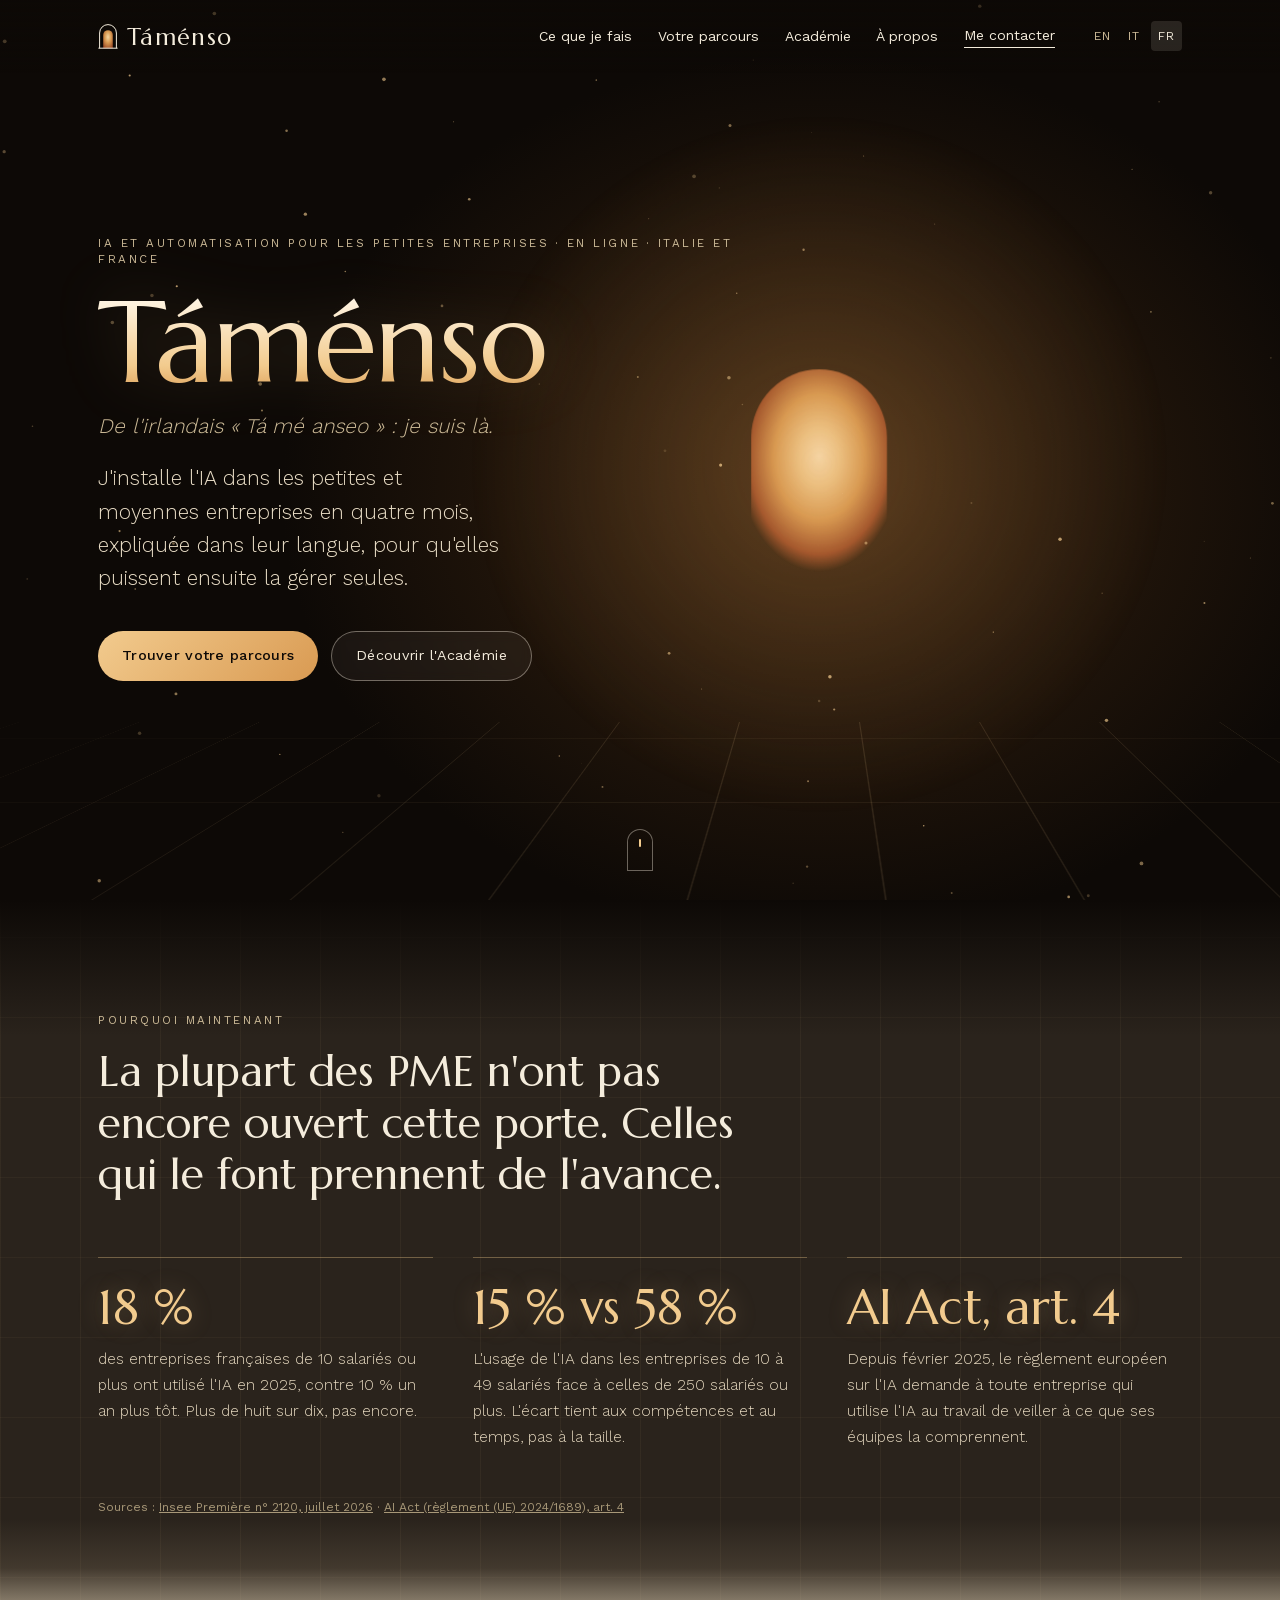
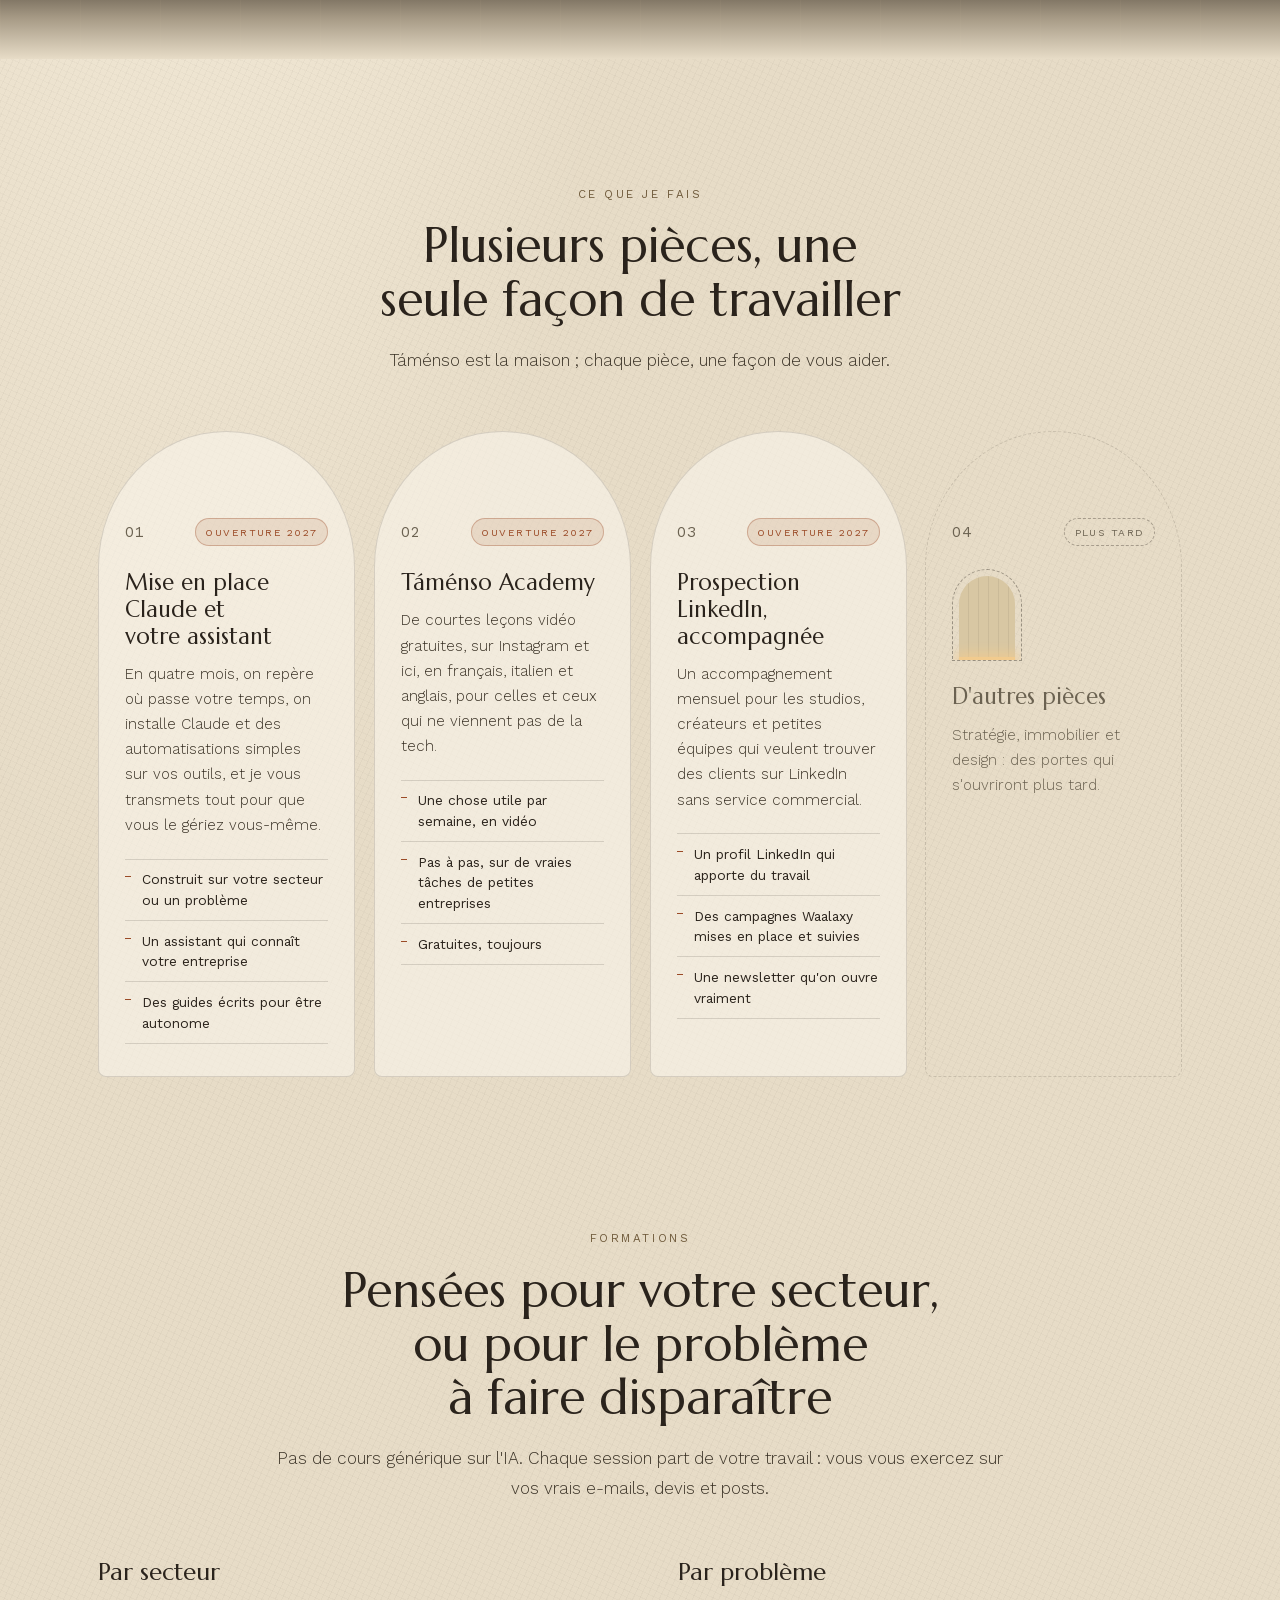
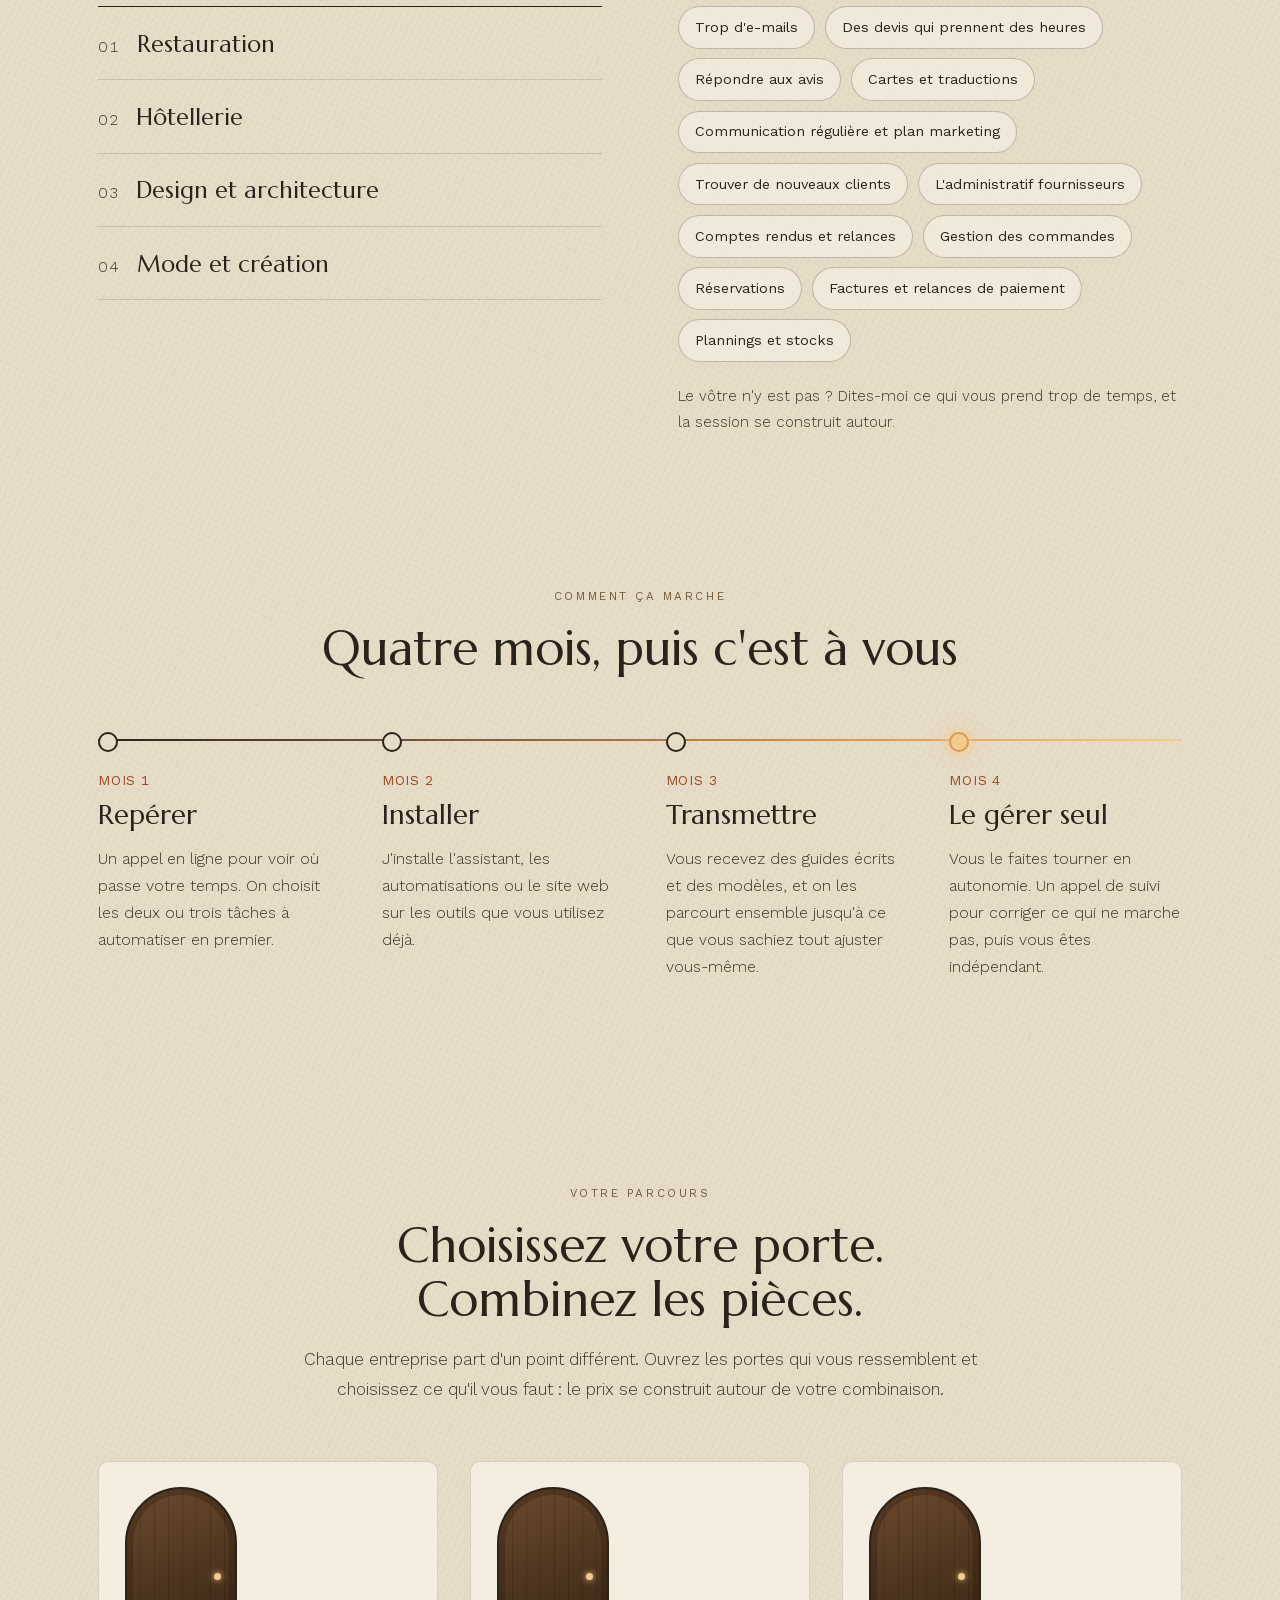
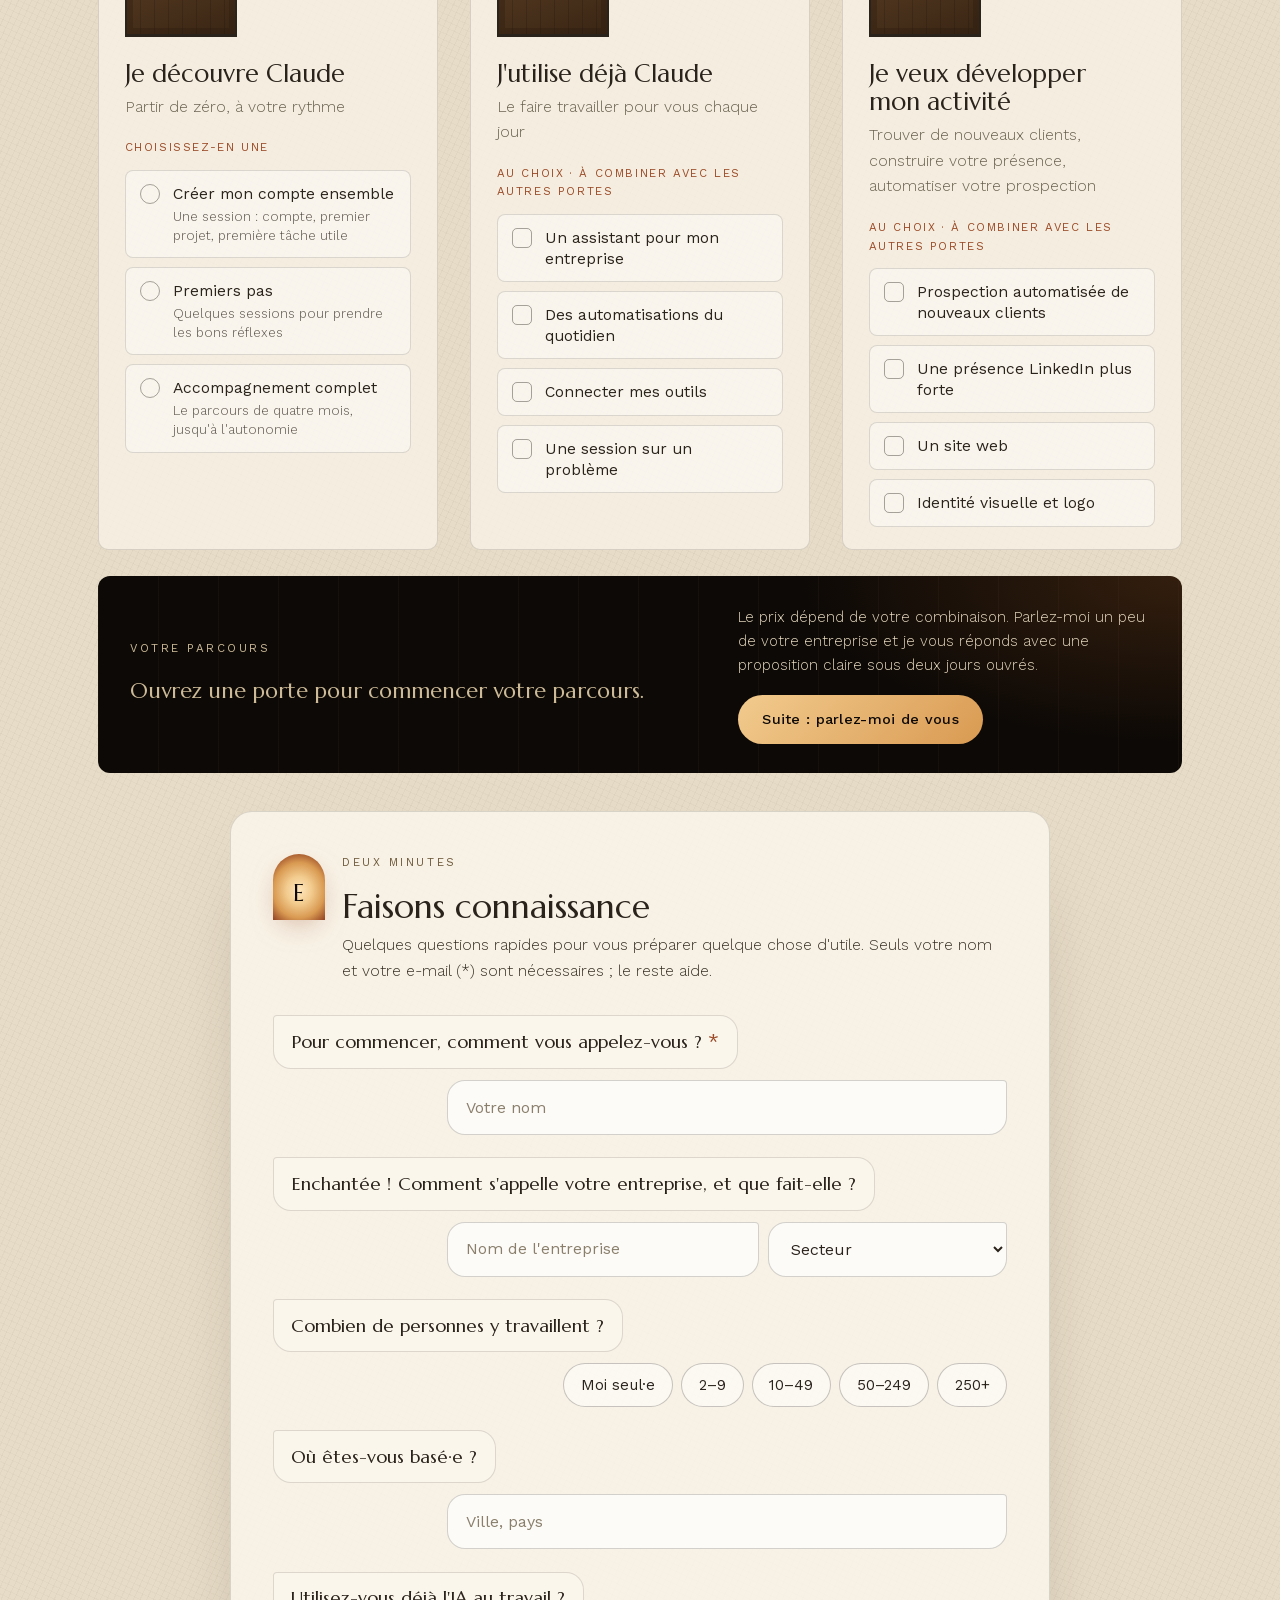
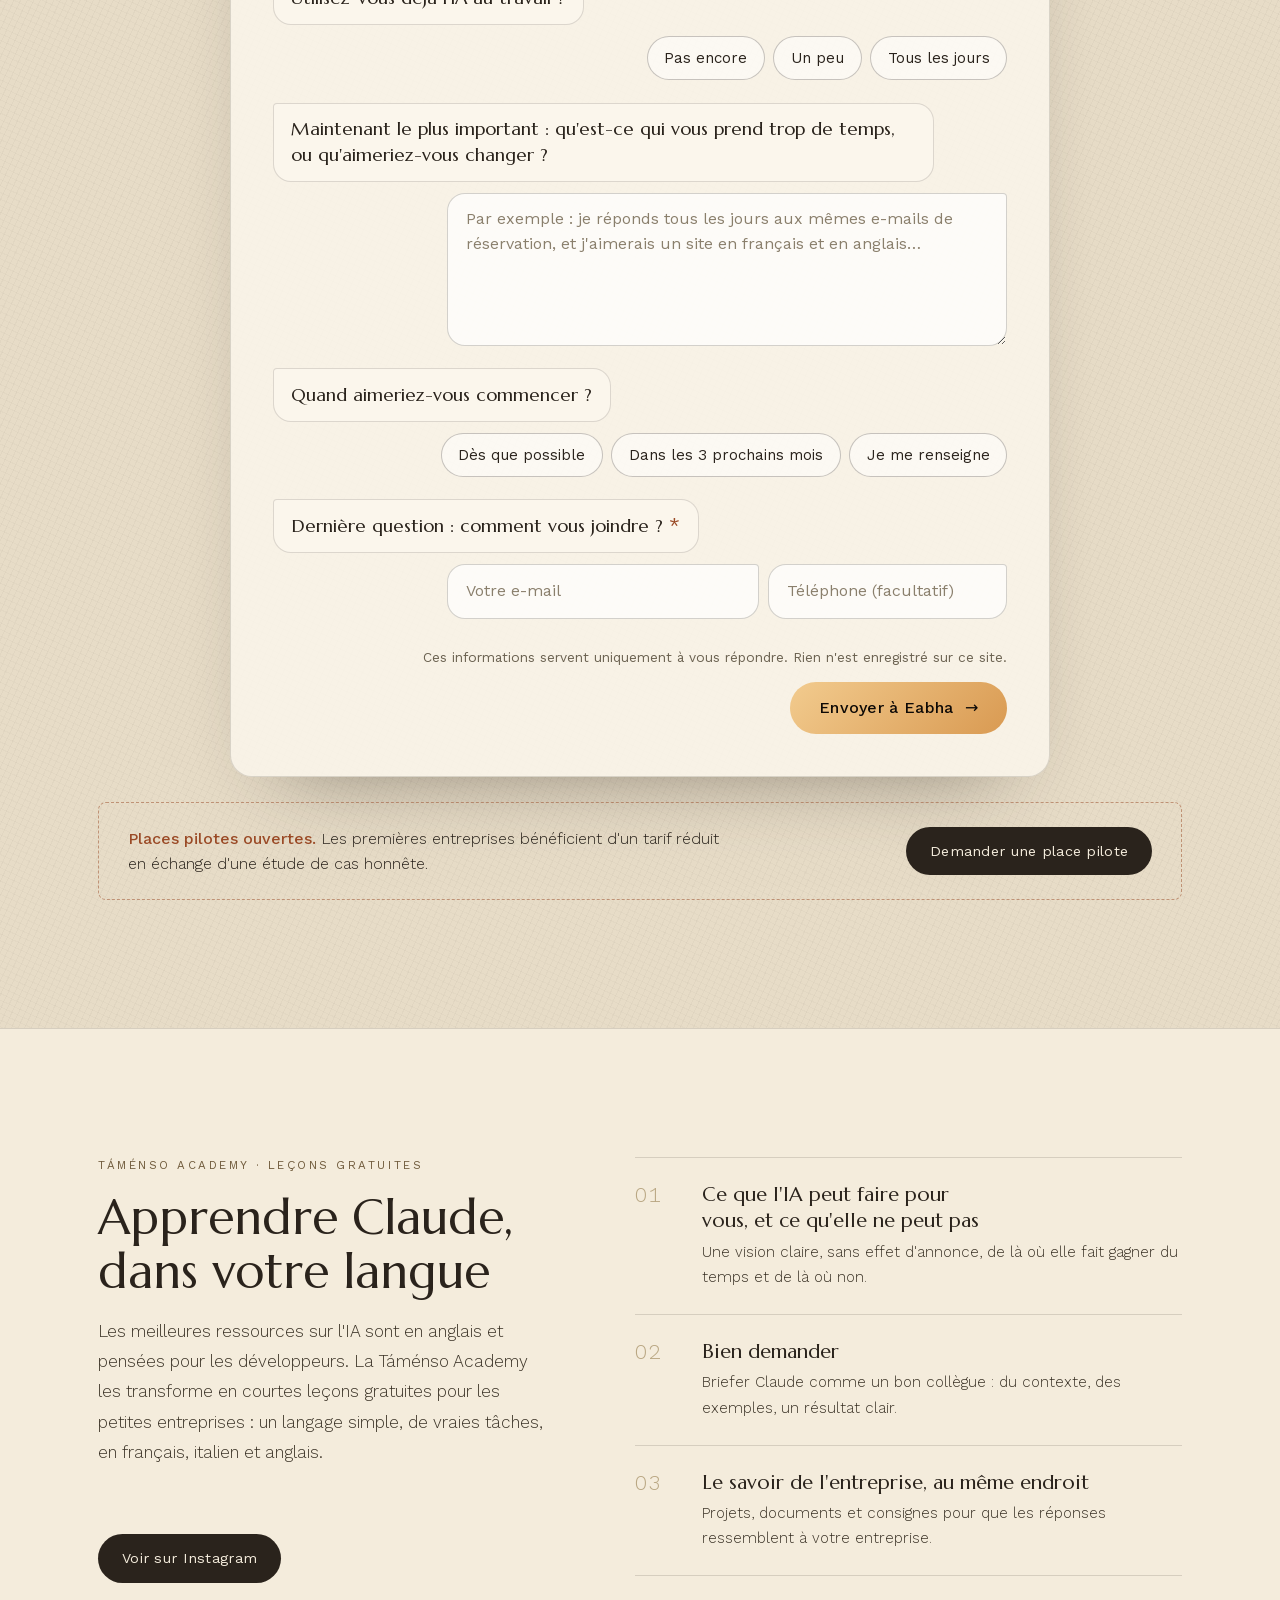
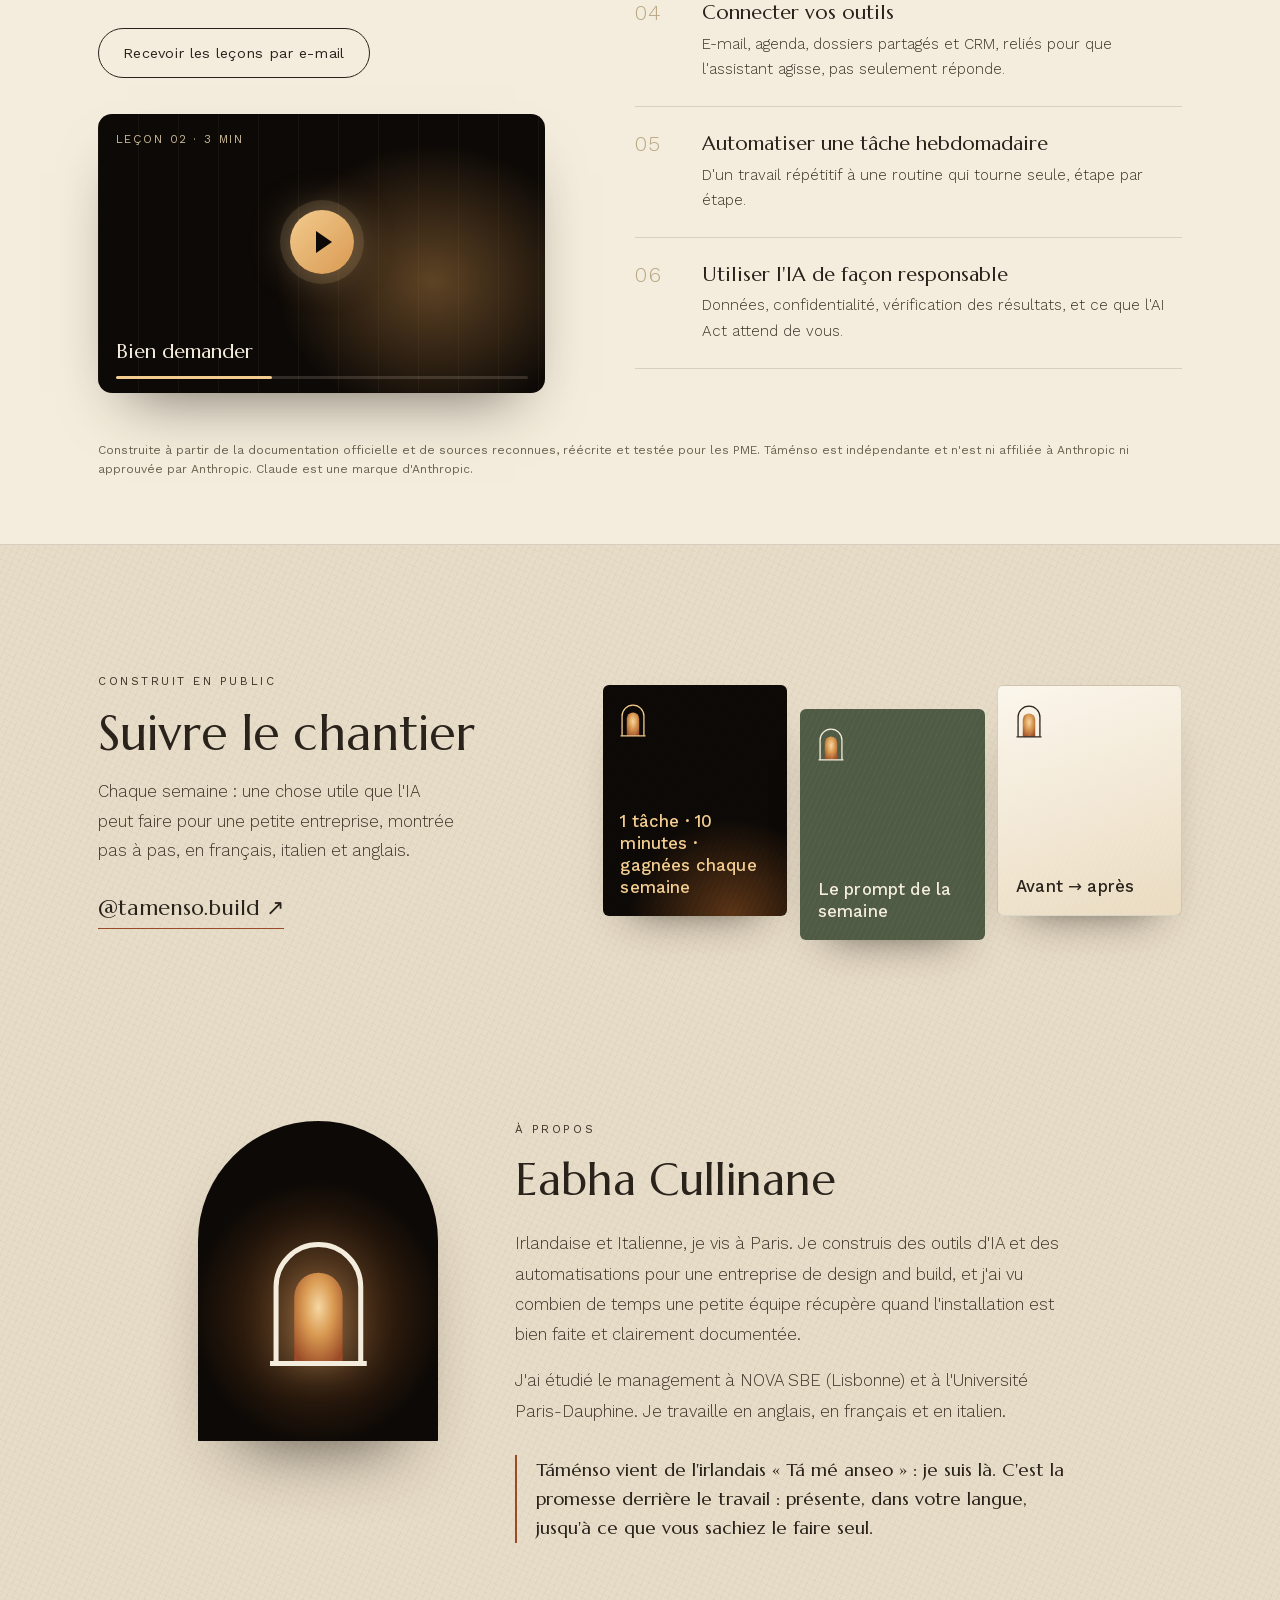
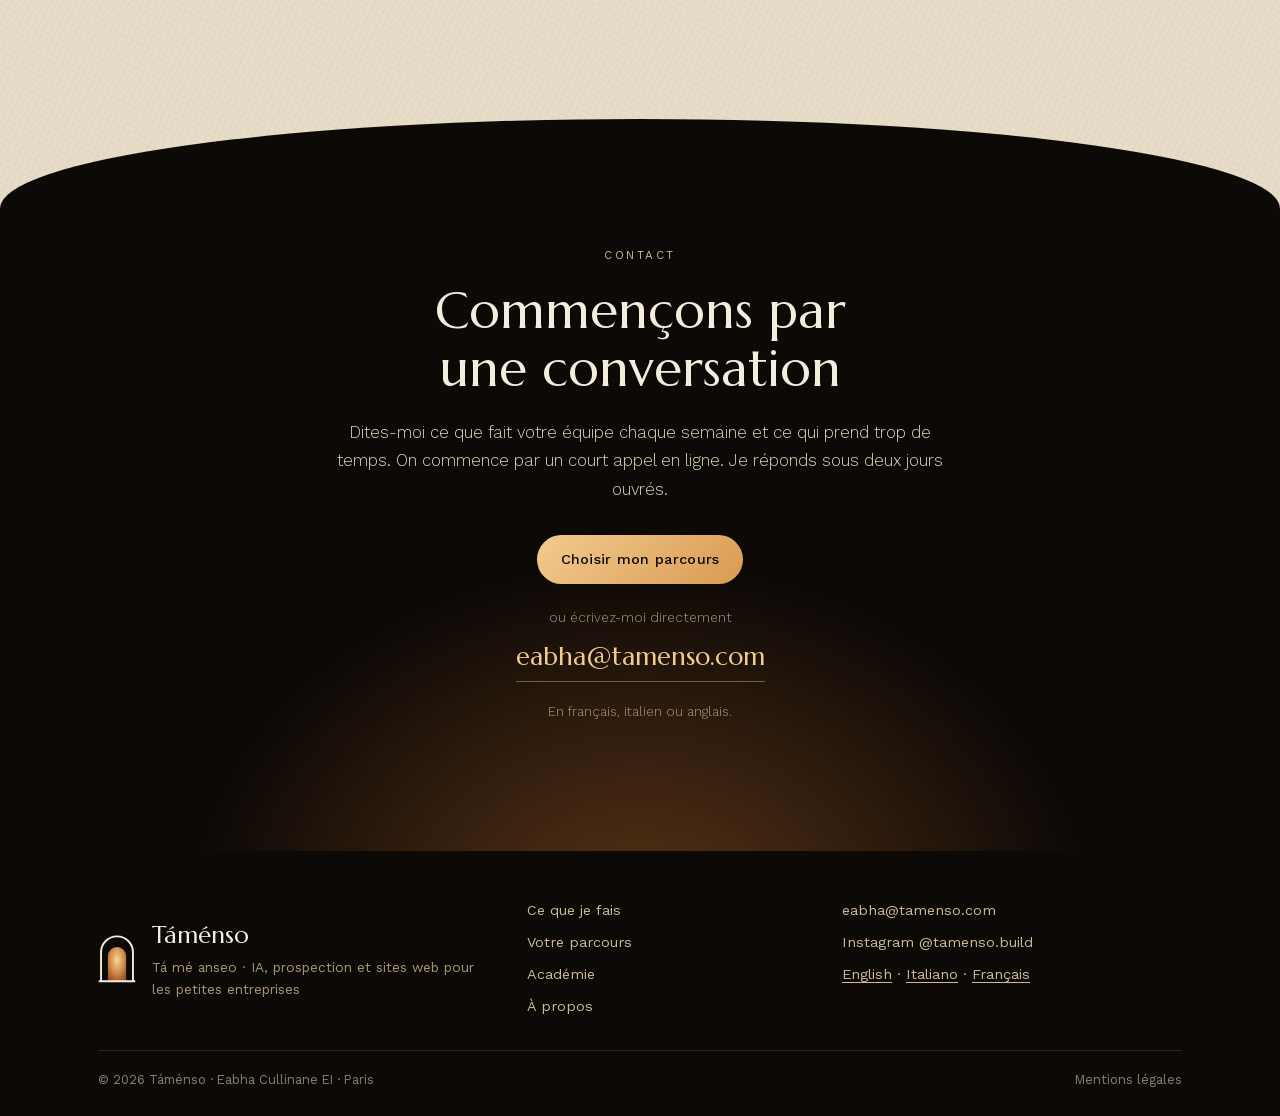
==== commit 27b12fa4: "UX + visual pass: mobile menu, path CTAs, pick hints, count/reset, form card, timeline, video frame," ====
--- a/fr/index.html
+++ b/fr/index.html
@@ -34,16 +34,21 @@
 </script>
 </head>
 <body class="home">
+<svg width="0" height="0" style="position:absolute" aria-hidden="true" focusable="false"><defs>
+  <radialGradient id="g-door" cx="50%" cy="38%" r="70%"><stop offset="0" stop-color="#F6D7A2"/><stop offset=".45" stop-color="#D99A52"/><stop offset="1" stop-color="#9A4A26"/></radialGradient>
+  <symbol id="mark" viewBox="0 0 100 130"><path d="M8 126V50a42 42 0 0 1 84 0v76" fill="none" stroke="currentColor" stroke-width="5"/><path d="M26 126V60a24 24 0 0 1 48 0v66z" fill="url(#g-door)"/><path d="M2 126h96" stroke="currentColor" stroke-width="5"/></symbol>
+</defs></svg>
 <a class="skip" href="#main">Aller au contenu</a>
 
 <header class="site-nav" id="top">
-  <a class="word" href="/fr/" aria-label="Táménso">Táménso</a>
-  <nav class="nav-links" aria-label="Principal">
+  <a class="word" href="/fr/" aria-label="Táménso"><svg class="word-mark" aria-hidden="true"><use href="#mark"/></svg>Táménso</a>
+  <button class="menu-btn" type="button" aria-expanded="false" aria-controls="nav-links"><span class="menu-lines" aria-hidden="true"></span><span class="menu-label">Menu</span></button>
+  <nav class="nav-links" id="nav-links" aria-label="Principal">
     <a href="#rooms">Ce que je fais</a>
     <a href="#offer">Votre parcours</a>
     <a href="#academy">Académie</a>
     <a href="#about">À propos</a>
-    <a href="#contact" class="nav-cta">Me contacter</a>
+    <a href="#brief" class="nav-cta">Me contacter</a>
   </nav>
   <div class="langs" aria-label="Langue">
     <a href="/" hreflang="en" lang="en" >EN</a>
@@ -72,7 +77,7 @@
       </h1>
       <p class="lede">J&#x27;installe l&#x27;IA dans les petites et moyennes entreprises en quatre mois, expliquée dans leur langue, pour qu&#x27;elles puissent ensuite la gérer seules.</p>
       <div class="ctas">
-        <a class="btn btn-glow" href="#contact">Prendre un premier rendez-vous</a>
+        <a class="btn btn-glow" href="#offer">Trouver votre parcours</a>
         <a class="btn btn-ghost" href="#academy">Découvrir l&#x27;Académie</a>
       </div>
     </div>
@@ -98,7 +103,7 @@
           <figcaption>Depuis février 2025, le règlement européen sur l&#x27;IA demande à toute entreprise qui utilise l&#x27;IA au travail de veiller à ce que ses équipes la comprennent.</figcaption>
         </figure>
       </div>
-      <p class="sources">Sources : Insee Première n° 2120, juillet 2026 (enquête TIC entreprises 2025) ; règlement (UE) 2024/1689 (AI Act), article 4.</p>
+      <p class="sources">Sources : <a href="https://www.insee.fr/fr/statistiques/9025878" rel="noopener" target="_blank">Insee Première n° 2120, juillet 2026</a> · <a href="https://eur-lex.europa.eu/eli/reg/2024/1689/oj" rel="noopener" target="_blank">AI Act (règlement (UE) 2024/1689), art. 4</a></p>
     </div>
   </section>
 
@@ -142,6 +147,7 @@
       </article>
       <article class="room room-closed reveal tilt">
         <div class="room-top"><span class="room-n">04</span><span class="tag tag-later">Plus tard</span></div>
+        <div class="closed-door" aria-hidden="true"><span class="cd-leaf"></span><span class="cd-light"></span></div>
         <h3>D&#x27;autres pièces</h3>
         <p>Stratégie, immobilier et design : des portes qui s&#x27;ouvriront plus tard.</p>
       </article>
@@ -160,10 +166,10 @@
       <div class="sec-col reveal">
         <h3>Par secteur</h3>
         <ul class="sec-list">
-          <li><strong>Restauration</strong></li>
-          <li><strong>Hôtellerie</strong></li>
-          <li><strong>Design et architecture</strong></li>
-          <li><strong>Mode et création</strong></li>
+          <li><span class="sec-n">01</span><strong>Restauration</strong><span class="sec-arrow" aria-hidden="true">→</span></li>
+          <li><span class="sec-n">02</span><strong>Hôtellerie</strong><span class="sec-arrow" aria-hidden="true">→</span></li>
+          <li><span class="sec-n">03</span><strong>Design et architecture</strong><span class="sec-arrow" aria-hidden="true">→</span></li>
+          <li><span class="sec-n">04</span><strong>Mode et création</strong><span class="sec-arrow" aria-hidden="true">→</span></li>
         </ul>
       </div>
       <div class="sec-col reveal">
@@ -205,6 +211,7 @@
         <div class="arch-frame" aria-hidden="true"><div class="arch-glow"></div><div class="leaf"><span class="knob"></span></div></div>
         <h3>Je découvre Claude</h3>
         <p class="pdoor-sub">Partir de zéro, à votre rythme</p>
+        <p class="pick">Choisissez-en une</p>
         <ul class="opts" role="list">
             <li><button type="button" class="opt" aria-pressed="false" data-group="a" data-single><span class="tick" aria-hidden="true"></span><span class="opt-label">Créer mon compte ensemble</span><span class="opt-hint">Une session : compte, premier projet, première tâche utile</span></button></li>
             <li><button type="button" class="opt" aria-pressed="false" data-group="a" data-single><span class="tick" aria-hidden="true"></span><span class="opt-label">Premiers pas</span><span class="opt-hint">Quelques sessions pour prendre les bons réflexes</span></button></li>
@@ -215,6 +222,7 @@
         <div class="arch-frame" aria-hidden="true"><div class="arch-glow"></div><div class="leaf"><span class="knob"></span></div></div>
         <h3>J&#x27;utilise déjà Claude</h3>
         <p class="pdoor-sub">Le faire travailler pour vous chaque jour</p>
+        <p class="pick">Au choix · à combiner avec les autres portes</p>
         <ul class="opts" role="list">
             <li><button type="button" class="opt" aria-pressed="false" data-group="b"><span class="tick" aria-hidden="true"></span><span class="opt-label">Un assistant pour mon entreprise</span></button></li>
             <li><button type="button" class="opt" aria-pressed="false" data-group="b"><span class="tick" aria-hidden="true"></span><span class="opt-label">Des automatisations du quotidien</span></button></li>
@@ -226,6 +234,7 @@
         <div class="arch-frame" aria-hidden="true"><div class="arch-glow"></div><div class="leaf"><span class="knob"></span></div></div>
         <h3>Je veux développer mon activité</h3>
         <p class="pdoor-sub">Trouver de nouveaux clients, construire votre présence, automatiser votre prospection</p>
+        <p class="pick">Au choix · à combiner avec les autres portes</p>
         <ul class="opts" role="list">
             <li><button type="button" class="opt" aria-pressed="false" data-group="c"><span class="tick" aria-hidden="true"></span><span class="opt-label">Prospection automatisée de nouveaux clients</span></button></li>
             <li><button type="button" class="opt" aria-pressed="false" data-group="c"><span class="tick" aria-hidden="true"></span><span class="opt-label">Une présence LinkedIn plus forte</span></button></li>
@@ -237,7 +246,7 @@
     <div class="path-panel reveal" aria-live="polite"
          data-subject="Mon parcours Táménso" data-hello="Bonjour Eabha, voici le parcours qui m&#x27;intéresse :">
       <div class="path-head">
-        <p class="eyebrow light">Votre parcours</p>
+        <div class="path-top"><p class="eyebrow light">Votre parcours <span class="path-count" hidden></span></p><button type="button" class="path-reset" hidden>Recommencer</button></div>
         <p class="path-empty">Ouvrez une porte pour commencer votre parcours.</p>
         <ol class="path-list"></ol>
       </div>
@@ -255,12 +264,12 @@
         <div>
           <p class="eyebrow">Deux minutes</p>
           <h3 class="brief-title">Faisons connaissance</h3>
-          <p class="brief-intro">Quelques questions rapides pour vous préparer quelque chose d&#x27;utile. Seuls votre nom et votre e-mail sont nécessaires ; le reste aide.</p>
+          <p class="brief-intro">Quelques questions rapides pour vous préparer quelque chose d&#x27;utile. Seuls votre nom et votre e-mail (*) sont nécessaires ; le reste aide.</p>
         </div>
       </div>
 
       <div class="q reveal">
-        <p class="bubble"><label for="f-name">Pour commencer, comment vous appelez-vous ?</label></p>
+        <p class="bubble"><label for="f-name">Pour commencer, comment vous appelez-vous ? <span class="req" title="Obligatoire">*</span></label></p>
         <input class="answer" id="f-name" name="name" data-label="Nom" autocomplete="name" required placeholder="Votre nom">
       </div>
 
@@ -301,7 +310,7 @@
       </fieldset>
 
       <div class="q reveal">
-        <p class="bubble"><label for="f-email">Dernière question : comment vous joindre ?</label></p>
+        <p class="bubble"><label for="f-email">Dernière question : comment vous joindre ? <span class="req" title="Obligatoire">*</span></label></p>
         <div class="row2">
           <input class="answer" id="f-email" name="email" data-label="E-mail" type="email" autocomplete="email" required placeholder="Votre e-mail">
           <input class="answer" name="phone" data-label="Téléphone" type="tel" autocomplete="tel" placeholder="Téléphone (facultatif)" aria-label="Téléphone (facultatif)">
@@ -310,7 +319,7 @@
 
       <div class="send reveal">
         <p class="privacy">Ces informations servent uniquement à vous répondre. Rien n&#x27;est enregistré sur ce site.</p>
-        <button class="btn btn-glow send-btn" type="submit">Envoyer à Eabha <span aria-hidden="true">→</span></button>
+        <button class="btn btn-glow send-btn" type="submit"><span>Envoyer à Eabha</span><span class="arr" aria-hidden="true">→</span></button>
         <p class="form-error" role="alert" hidden>Il me faut juste votre nom et un e-mail valide pour vous répondre.</p>
         <p class="thanks" role="status" hidden>Merci ! Votre messagerie devrait s&#x27;ouvrir avec tout déjà rempli : il suffit d&#x27;envoyer. Sinon, écrivez à eabha@tamenso.com.</p>
       </div>
@@ -333,6 +342,12 @@
           <a class="btn btn-ink" href="https://www.instagram.com/tamenso.build/" rel="noopener" target="_blank">Voir sur Instagram</a>
           <a class="btn btn-line" href="mailto:eabha@tamenso.com?subject=Le%C3%A7ons%20Academy">Recevoir les leçons par e-mail</a>
         </div>
+        <a class="video-frame" href="https://www.instagram.com/tamenso.build/" rel="noopener" target="_blank" aria-label="Voir sur Instagram">
+          <span class="vf-tag">Leçon 02 · 3 min</span>
+          <span class="vf-play" aria-hidden="true"></span>
+          <span class="vf-title">Bien demander</span>
+          <span class="vf-bar" aria-hidden="true"><i></i></span>
+        </a>
       </div>
       <ol class="modules">
         <li class="reveal"><span class="mod-n">01</span><div><h3>Ce que l&#x27;IA peut faire pour vous, et ce qu&#x27;elle ne peut pas</h3><p>Une vision claire, sans effet d&#x27;annonce, de là où elle fait gagner du temps et de là où non.</p></div></li>
@@ -354,16 +369,16 @@
       <p>Chaque semaine : une chose utile que l&#x27;IA peut faire pour une petite entreprise, montrée pas à pas, en français, italien et anglais.</p>
       <a class="handle" href="https://www.instagram.com/tamenso.build/" rel="me noopener" target="_blank">@tamenso.build <span aria-hidden="true">↗</span></a>
     </div>
-    <div class="tiles" aria-hidden="true">
-      <div class="tile t1"><span>1 tâche · 10 minutes · gagnées chaque semaine</span></div>
-      <div class="tile t2"><span>Le prompt de la semaine</span></div>
-      <div class="tile t3"><span>Avant → après</span></div>
+    <div class="tiles">
+      <a class="tile t1" href="https://www.instagram.com/tamenso.build/" rel="noopener" target="_blank"><svg class="tile-mark" aria-hidden="true"><use href="#mark"/></svg><span>1 tâche · 10 minutes · gagnées chaque semaine</span></a>
+      <a class="tile t2" href="https://www.instagram.com/tamenso.build/" rel="noopener" target="_blank"><svg class="tile-mark" aria-hidden="true"><use href="#mark"/></svg><span>Le prompt de la semaine</span></a>
+      <a class="tile t3" href="https://www.instagram.com/tamenso.build/" rel="noopener" target="_blank"><svg class="tile-mark" aria-hidden="true"><use href="#mark"/></svg><span>Avant → après</span></a>
     </div>
   </section>
 
   <!-- ============ ABOUT ============ -->
   <section class="about" id="about" aria-labelledby="about-h">
-    <div class="about-arch reveal" aria-hidden="true"><span>E</span></div>
+    <div class="about-arch reveal" aria-hidden="true"><svg class="about-mark"><use href="#mark"/></svg></div>
     <div class="about-text reveal">
       <p class="eyebrow">À propos</p>
       <h2 id="about-h">Eabha Cullinane</h2>
@@ -379,6 +394,8 @@
       <p class="eyebrow light">Contact</p>
       <h2 id="contact-h">Commençons par une conversation</h2>
       <p>Dites-moi ce que fait votre équipe chaque semaine et ce qui prend trop de temps. On commence par un court appel en ligne. Je réponds sous deux jours ouvrés.</p>
+      <div class="ctas center"><a class="btn btn-glow" href="#offer">Choisir mon parcours</a></div>
+      <p class="or">ou écrivez-moi directement</p>
       <a class="mail" href="mailto:eabha@tamenso.com?subject=Bonjour%20T%C3%A1m%C3%A9nso">eabha@tamenso.com</a>
       <p class="small">En français, italien ou anglais.</p>
     </div>
@@ -387,12 +404,24 @@
 </main>
 
 <footer class="site-footer">
-  <span>© <span id="year">2026</span> Táménso · Eabha Cullinane EI · Paris</span>
-  <span class="foot-links">
-    <a href="https://www.instagram.com/tamenso.build/" rel="me noopener" target="_blank">Instagram</a>
+  <div class="foot-brand">
+    <svg class="foot-mark" aria-hidden="true"><use href="#mark"/></svg>
+    <div><p class="foot-word">Táménso</p><p class="foot-tag">Tá mé anseo · IA, prospection et sites web pour les petites entreprises</p></div>
+  </div>
+  <nav class="foot-col" aria-label="Principal">
+    <a href="#rooms">Ce que je fais</a><a href="#offer">Votre parcours</a><a href="#academy">Académie</a><a href="#about">À propos</a>
+  </nav>
+  <div class="foot-col">
+    <a href="mailto:eabha@tamenso.com">eabha@tamenso.com</a>
+    <a href="https://www.instagram.com/tamenso.build/" rel="me noopener" target="_blank">Instagram @tamenso.build</a>
+    <span class="foot-langs"><a href="/" hreflang="en">English</a> · <a href="/it/" hreflang="it">Italiano</a> · <a href="/fr/" hreflang="fr">Français</a></span>
+  </div>
+  <div class="foot-base">
+    <span>© <span id="year">2026</span> Táménso · Eabha Cullinane EI · Paris</span>
     <a href="/mentions-legales.html">Mentions légales</a>
-  </span>
+  </div>
 </footer>
+<a class="float-cta" href="#offer" hidden>Trouver votre parcours</a>
 
 <script src="/script.js" defer></script>
 </body>
--- a/styles.css
+++ b/styles.css
@@ -114,10 +114,7 @@
 }
 .langs a[aria-current="page"] { color: var(--ink); background: #2A231C12; }
 .langs a:hover { color: var(--ink); }
-@media (max-width: 760px) {
-  .nav-links a:not(.nav-cta) { display: none; }
-  .site-nav { gap: 1rem; }
-}
+
 
 /* ---------------- HERO: 3D corridor of arches ---------------- */
 :root { --night: #0D0906; --glow: #F2CB8E; --amber: #D99A52; }
@@ -428,15 +425,6 @@
 }
 .contact .mail:hover { border-color: #F2CB8E; }
 .contact .small { font-size: .82rem; color: #A89878; }
-
-/* ---------------- FOOTER ---------------- */
-.site-footer {
-  display: flex; flex-wrap: wrap; justify-content: space-between; gap: 1rem;
-  max-width: var(--wrap); margin: 0 auto; padding: 2rem var(--pad) 2.5rem;
-  font-size: .78rem; color: var(--muted);
-}
-.foot-links { display: flex; gap: 1.4rem; }
-.foot-links a { text-underline-offset: 3px; }
 
 /* ---------------- REVEAL ON SCROLL ---------------- */
 .js .reveal { opacity: 0; transform: perspective(900px) translateY(28px) rotateX(8deg); transform-origin: 50% 100%; transition: opacity .9s ease, transform .9s cubic-bezier(.2,.7,.2,1); }
@@ -648,3 +636,169 @@
   .bubble { max-width: 100%; font-size: 1.05rem; }
   .chips-row { justify-content: flex-start; justify-self: stretch; }
 }
+
+
+/* ================= UX + VISUAL PASS ================= */
+
+/* V1 · numerals that read as numbers (Marcellus draws 1 like I) */
+.room-n, .step-n, .mod-n, .sec-n { font-family: var(--body) !important; font-variant-numeric: lining-nums tabular-nums; letter-spacing: .06em; }
+.mod-n { font-weight: 300; font-size: 1.35rem; }
+
+/* wordmark with logo mark */
+.site-nav .word { display: inline-flex; align-items: center; gap: .55rem; }
+.word-mark { width: 20px; height: 26px; color: currentColor; flex: none; }
+
+/* UX1 · mobile menu */
+.menu-btn { display: none; }
+@media (max-width: 860px) {
+  .site-nav { gap: .8rem; }
+  .menu-btn {
+    display: inline-flex; align-items: center; gap: .5rem; order: 3;
+    background: none; border: 1px solid currentColor; border-radius: 999px; color: inherit;
+    padding: .45rem .9rem; min-height: 40px; font: inherit; font-size: .85rem; cursor: pointer;
+  }
+  .menu-lines, .menu-lines::before, .menu-lines::after { display: block; width: 14px; height: 1.5px; background: currentColor; position: relative; transition: transform .3s ease, opacity .3s ease; }
+  .menu-lines::before, .menu-lines::after { content: ""; position: absolute; left: 0; }
+  .menu-lines::before { top: -5px; } .menu-lines::after { top: 5px; }
+  .menu-btn[aria-expanded="true"] .menu-lines { background: transparent; }
+  .menu-btn[aria-expanded="true"] .menu-lines::before { transform: translateY(5px) rotate(45deg); }
+  .menu-btn[aria-expanded="true"] .menu-lines::after { transform: translateY(-5px) rotate(-45deg); }
+  .langs { order: 2; }
+  .nav-links {
+    position: absolute; left: .8rem; right: .8rem; top: calc(100% + .3rem);
+    flex-direction: column; align-items: stretch; gap: 0;
+    background: var(--night); color: var(--cream); border-radius: 14px; padding: .6rem;
+    box-shadow: 0 30px 60px -20px #000a;
+    opacity: 0; transform: translateY(-8px); pointer-events: none; transition: opacity .25s ease, transform .25s ease;
+  }
+  .nav-links.open { opacity: 1; transform: none; pointer-events: auto; }
+  .nav-links a { padding: .95rem 1rem; border-radius: 10px; font-size: 1.05rem; display: block !important; border: 0; }
+  .nav-links a:hover { background: #F4ECDC12; text-decoration: none !important; }
+  .nav-links .nav-cta { background: linear-gradient(135deg, var(--glow), var(--amber)); color: var(--night); margin-top: .4rem; text-align: center; }
+  .site-nav .word span, .menu-label { }
+}
+@media (max-width: 420px) { .menu-label { display: none; } .langs a { padding: .35rem .3rem; } }
+
+/* V2 · soft transitions between dark and light */
+.why { position: relative; }
+.why::after { content: ""; position: absolute; left: 0; right: 0; bottom: -1px; height: 140px; background: linear-gradient(#2A231C00, #8A7A6340 35%, #CDBFA6c0 70%, var(--stone)); pointer-events: none; }
+.why-inner { padding-bottom: clamp(6rem, 11vw, 9rem); }
+.contact { position: relative; }
+.contact { border-radius: 50% 50% 0 0 / clamp(40px, 7vw, 110px) clamp(40px, 7vw, 110px) 0 0; margin-top: 2rem; }
+.contact-inner { padding-top: clamp(6rem, 10vw, 9rem); }
+
+/* V4 · "More rooms" as a closed door */
+.closed-door { position: relative; width: 70px; height: 92px; margin: .4rem 0 1.4rem; border: 1.5px dashed #2A231C66; border-radius: 999px 999px 2px 2px; overflow: hidden; }
+.cd-leaf { position: absolute; inset: 6px 6px 0; border-radius: 999px 999px 0 0; background: repeating-linear-gradient(90deg, #0000 0 9px, #2A231C14 9px 10px), #D8C7A3; }
+.cd-light { position: absolute; left: 6px; right: 6px; bottom: 0; height: 3px; background: var(--glow); box-shadow: 0 0 12px 3px #F2CB8E; animation: under 3.5s ease-in-out infinite; }
+@keyframes under { 50% { opacity: .45; } }
+
+/* V5 · sector rows */
+.sec-list li { display: flex; align-items: baseline; gap: 1.1rem; cursor: default; transition: padding .3s ease, background .3s ease; }
+.sec-n { font-size: .8rem; color: var(--rust); }
+.sec-arrow { margin-left: auto; opacity: 0; transform: translateX(-8px); transition: opacity .3s ease, transform .3s ease; color: var(--rust); }
+.sec-list li:hover { padding-left: .6rem; background: linear-gradient(90deg, #FBF6EC, transparent); }
+.sec-list li:hover .sec-arrow { opacity: 1; transform: none; }
+
+/* V3 · the four months as one timeline */
+.steps-4 { position: relative; }
+.steps-4 li { border-top: 0 !important; position: relative; padding-top: 2.2rem !important; }
+.steps-4::before { content: ""; position: absolute; left: 0; right: 0; top: 7px; height: 2px; background: linear-gradient(90deg, var(--ink), var(--amber) 70%, var(--glow)); border-radius: 2px; }
+.steps-4 li::before { content: ""; position: absolute; left: 0; top: 0; width: 16px; height: 16px; border-radius: 50%; background: var(--stone); border: 2px solid var(--ink); }
+.steps-4 li:last-child::before { background: var(--glow); border-color: var(--amber); box-shadow: 0 0 0 6px #F2CB8E40, 0 0 22px #F2CB8E; }
+@media (max-width: 1000px) { .steps-4::before { display: none; } .steps-4 li { border-left: 2px solid #2A231C26; padding-left: 1.4rem; padding-top: .2rem !important; } .steps-4 li::before { left: -9px; top: 2px; } }
+
+/* UX4 · pick hints */
+.pick { font-size: .72rem; letter-spacing: .14em; text-transform: uppercase; color: var(--rust); margin: 0 0 .8rem; }
+@media (max-width: 960px) { .pick { grid-column: 1 / -1; margin-top: .8rem; } }
+
+/* UX5 · count + reset */
+.path-top { display: flex; align-items: center; justify-content: space-between; gap: 1rem; }
+.path-count { display: inline-grid; place-items: center; min-width: 1.6em; height: 1.6em; margin-left: .4rem; border-radius: 999px; background: var(--glow); color: var(--night); font-weight: 500; letter-spacing: 0; }
+.path-reset { background: none; border: 0; color: #CDBB98; font: inherit; font-size: .85rem; text-decoration: underline; text-underline-offset: 3px; cursor: pointer; padding: .4rem 0; }
+.path-reset:hover { color: var(--glow); }
+
+/* V6 · the form as one paper card */
+.brief {
+  max-width: 820px; background: #FBF6ECd9; border: 1px solid var(--line); border-radius: 22px;
+  padding: clamp(1.4rem, 4vw, 2.6rem); box-shadow: 0 40px 80px -50px #2A231C88;
+}
+.req { color: var(--rust); font-family: var(--body); }
+.send-btn { display: inline-flex; gap: .7rem; align-items: center; }
+.send-btn .arr { transition: transform .25s ease; }
+.send-btn:hover .arr { transform: translateX(4px); }
+
+/* V7 · Academy video frame */
+.video-frame {
+  margin-top: 2.2rem; display: block; position: relative; text-decoration: none; color: var(--cream);
+  aspect-ratio: 16 / 10; border-radius: 14px; overflow: hidden; max-width: 460px;
+  background:
+    radial-gradient(ellipse 50% 70% at 75% 60%, #D99A5266, transparent 70%),
+    repeating-linear-gradient(90deg, #F2CB8E0d 0 1px, transparent 1px 40px),
+    var(--night);
+  box-shadow: 0 30px 60px -30px #2A231Caa;
+  transition: transform .4s ease;
+}
+.video-frame:hover { transform: translateY(-4px); }
+.vf-tag { position: absolute; left: 1.1rem; top: 1rem; font-size: .72rem; letter-spacing: .16em; text-transform: uppercase; color: #CDBB98; }
+.vf-play {
+  position: absolute; left: 50%; top: 46%; width: 64px; height: 64px; margin: -32px 0 0 -32px; border-radius: 50%;
+  background: linear-gradient(135deg, var(--glow), var(--amber)); box-shadow: 0 0 0 10px #F2CB8E22, 0 0 40px #F2CB8E66;
+  transition: transform .3s ease;
+}
+.vf-play::after { content: ""; position: absolute; left: 26px; top: 21px; border-left: 16px solid var(--night); border-top: 11px solid transparent; border-bottom: 11px solid transparent; }
+.video-frame:hover .vf-play { transform: scale(1.08); }
+.vf-title { position: absolute; left: 1.1rem; bottom: 1.6rem; font-family: var(--display); font-size: 1.25rem; }
+.vf-bar { position: absolute; left: 1.1rem; right: 1.1rem; bottom: .9rem; height: 3px; background: #F4ECDC26; border-radius: 3px; }
+.vf-bar i { position: absolute; inset: 0 62% 0 0; background: var(--glow); border-radius: 3px; }
+
+/* V8 · Instagram tiles */
+.tile { text-decoration: none; transition: transform .4s cubic-bezier(.2,.7,.2,1), box-shadow .4s ease; box-shadow: 0 24px 40px -28px #2A231Cbb; }
+.tile:hover { transform: translateY(-8px) rotate(-1deg); box-shadow: 0 36px 50px -28px #2A231Ccc; }
+.t2:hover { transform: translateY(calc(1.5rem - 8px)) rotate(1deg); }
+.t1::before, .t2::before, .t3::before { display: none !important; }
+.tile-mark { position: absolute; left: 1.1rem; top: 1.1rem; width: 26px; height: 34px; color: currentColor; }
+.t3 { background: linear-gradient(160deg, var(--paper), #EADBC0); }
+.t1 { background: radial-gradient(ellipse 80% 60% at 70% 100%, #5A3416, transparent 70%), var(--night); }
+
+/* V9 · About: the brand mark, lit */
+.about-arch {
+  background: radial-gradient(ellipse 70% 55% at 50% 60%, #5A3416, transparent 75%), var(--night) !important;
+  border: 0 !important; box-shadow: 0 40px 70px -40px #2A231Ccc; color: var(--cream);
+}
+.about-mark { width: 42%; height: 60%; margin-top: 18%; filter: drop-shadow(0 0 18px #F2CB8E66); }
+
+/* UX3 · contact */
+.ctas.center { justify-content: center; margin-top: 2rem; }
+.contact .or { margin-top: 1.4rem; font-size: .85rem; color: #A89878; }
+.contact .mail { margin-top: .4rem; font-size: clamp(1.2rem, 3vw, 1.6rem); }
+
+/* UX10 + V10 · footer */
+.site-footer {
+  background: var(--night); color: #CDBB98;
+  display: grid; grid-template-columns: 1.4fr 1fr 1.2fr; gap: 2rem;
+  padding: 3rem max(var(--pad), calc((100% - var(--wrap)) / 2 + var(--pad))) 1.6rem;
+  font-size: .9rem;
+}
+.foot-brand { display: flex; gap: 1rem; align-items: center; }
+.foot-mark { width: 38px; height: 50px; color: var(--cream); flex: none; }
+.foot-word { font-family: var(--display); font-size: 1.5rem; color: var(--cream); }
+.foot-tag { font-size: .85rem; color: #A89878; margin-top: .2rem; }
+.foot-col { display: flex; flex-direction: column; gap: .55rem; }
+.site-footer a { color: inherit; text-decoration: none; }
+.site-footer a:hover { color: var(--glow); }
+.foot-langs a { text-decoration: underline; text-underline-offset: 3px; }
+.foot-base { grid-column: 1 / -1; display: flex; justify-content: space-between; flex-wrap: wrap; gap: 1rem; border-top: 1px solid #F4ECDC1f; padding-top: 1.2rem; font-size: .8rem; color: #8A7F6C; }
+@media (max-width: 760px) { .site-footer { grid-template-columns: 1fr; } }
+
+/* UX7 · floating "Find your path" on phones */
+.float-cta {
+  position: fixed; left: 50%; bottom: 1rem; z-index: 30; transform: translate(-50%, 140%);
+  background: linear-gradient(135deg, var(--glow), var(--amber)); color: var(--night); text-decoration: none; font-weight: 500;
+  padding: .85rem 1.5rem; border-radius: 999px; box-shadow: 0 16px 34px -10px #0009; white-space: nowrap;
+  transition: transform .35s cubic-bezier(.2,.7,.2,1);
+}
+.float-cta.show { transform: translate(-50%, 0); }
+@media (min-width: 861px) { .float-cta { display: none !important; } }
+
+.tile span { font-family: var(--body); font-weight: 500; font-variant-numeric: lining-nums; letter-spacing: .01em; }
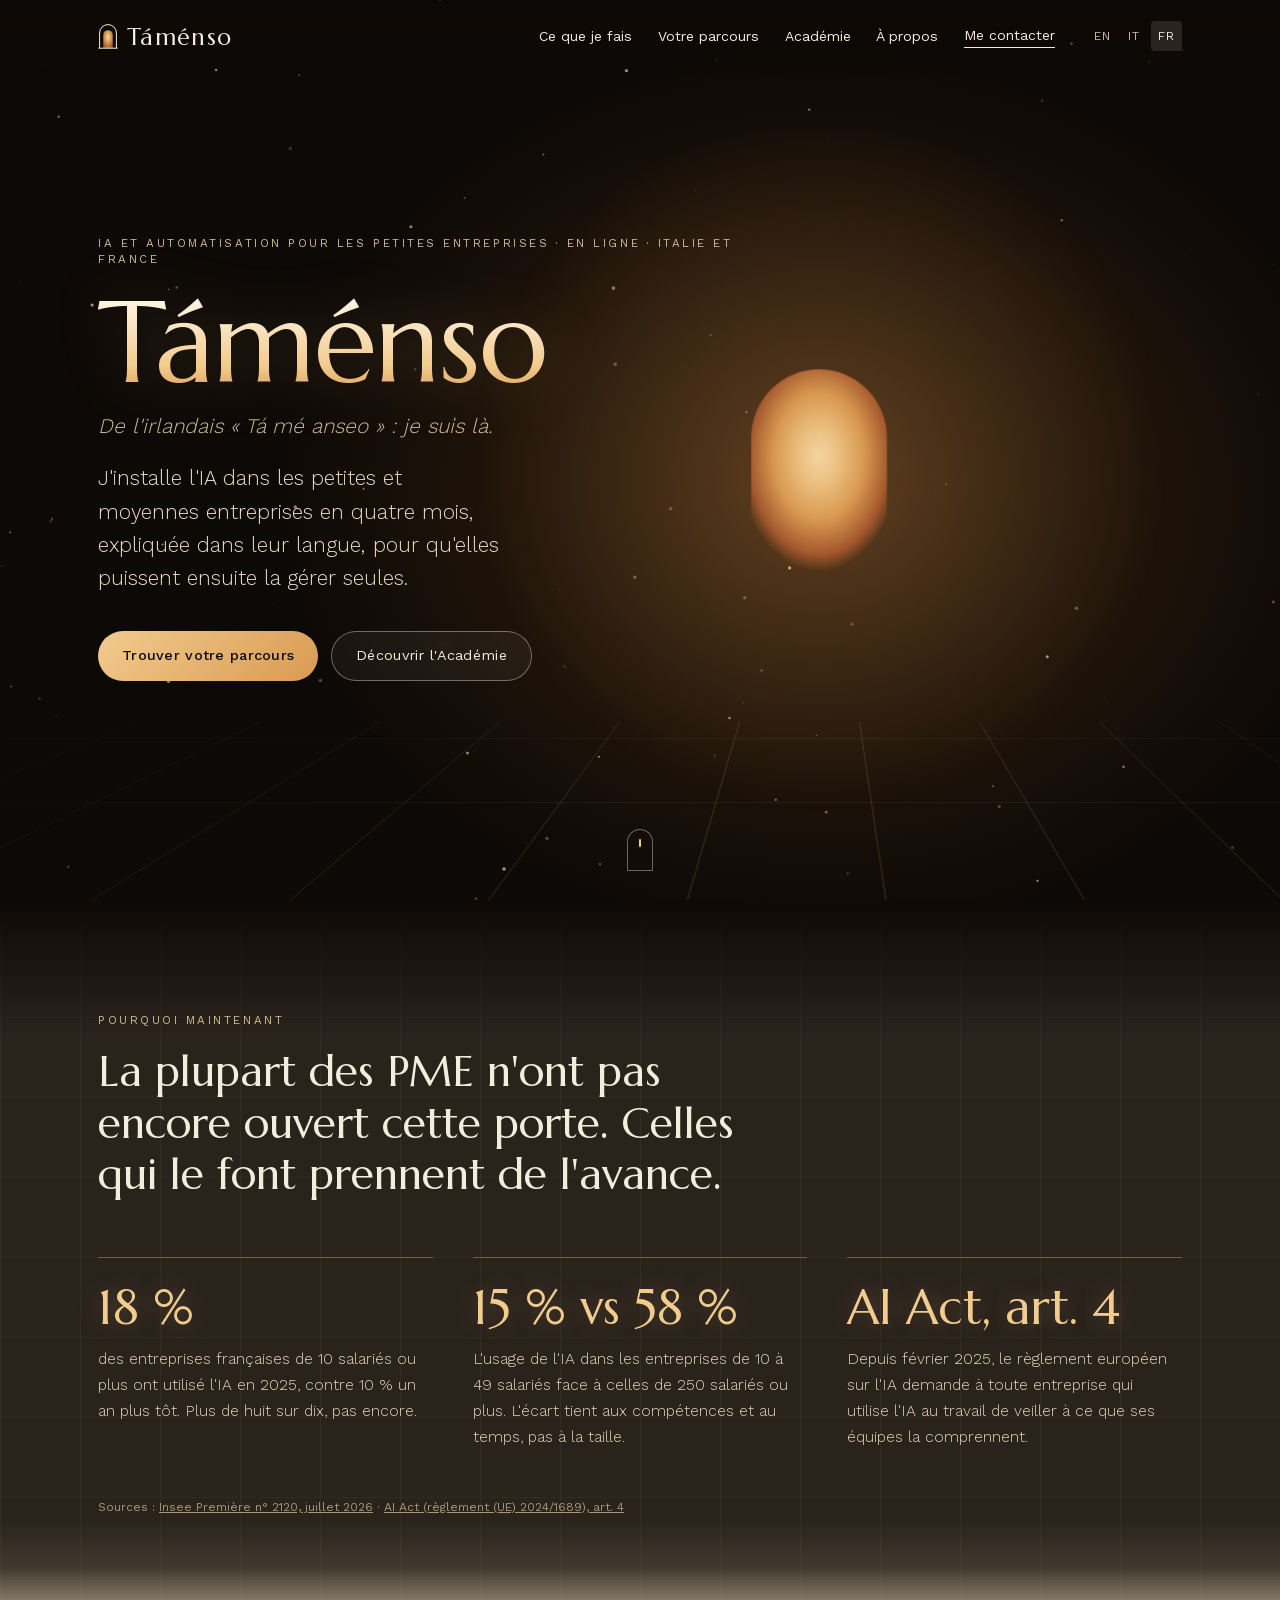
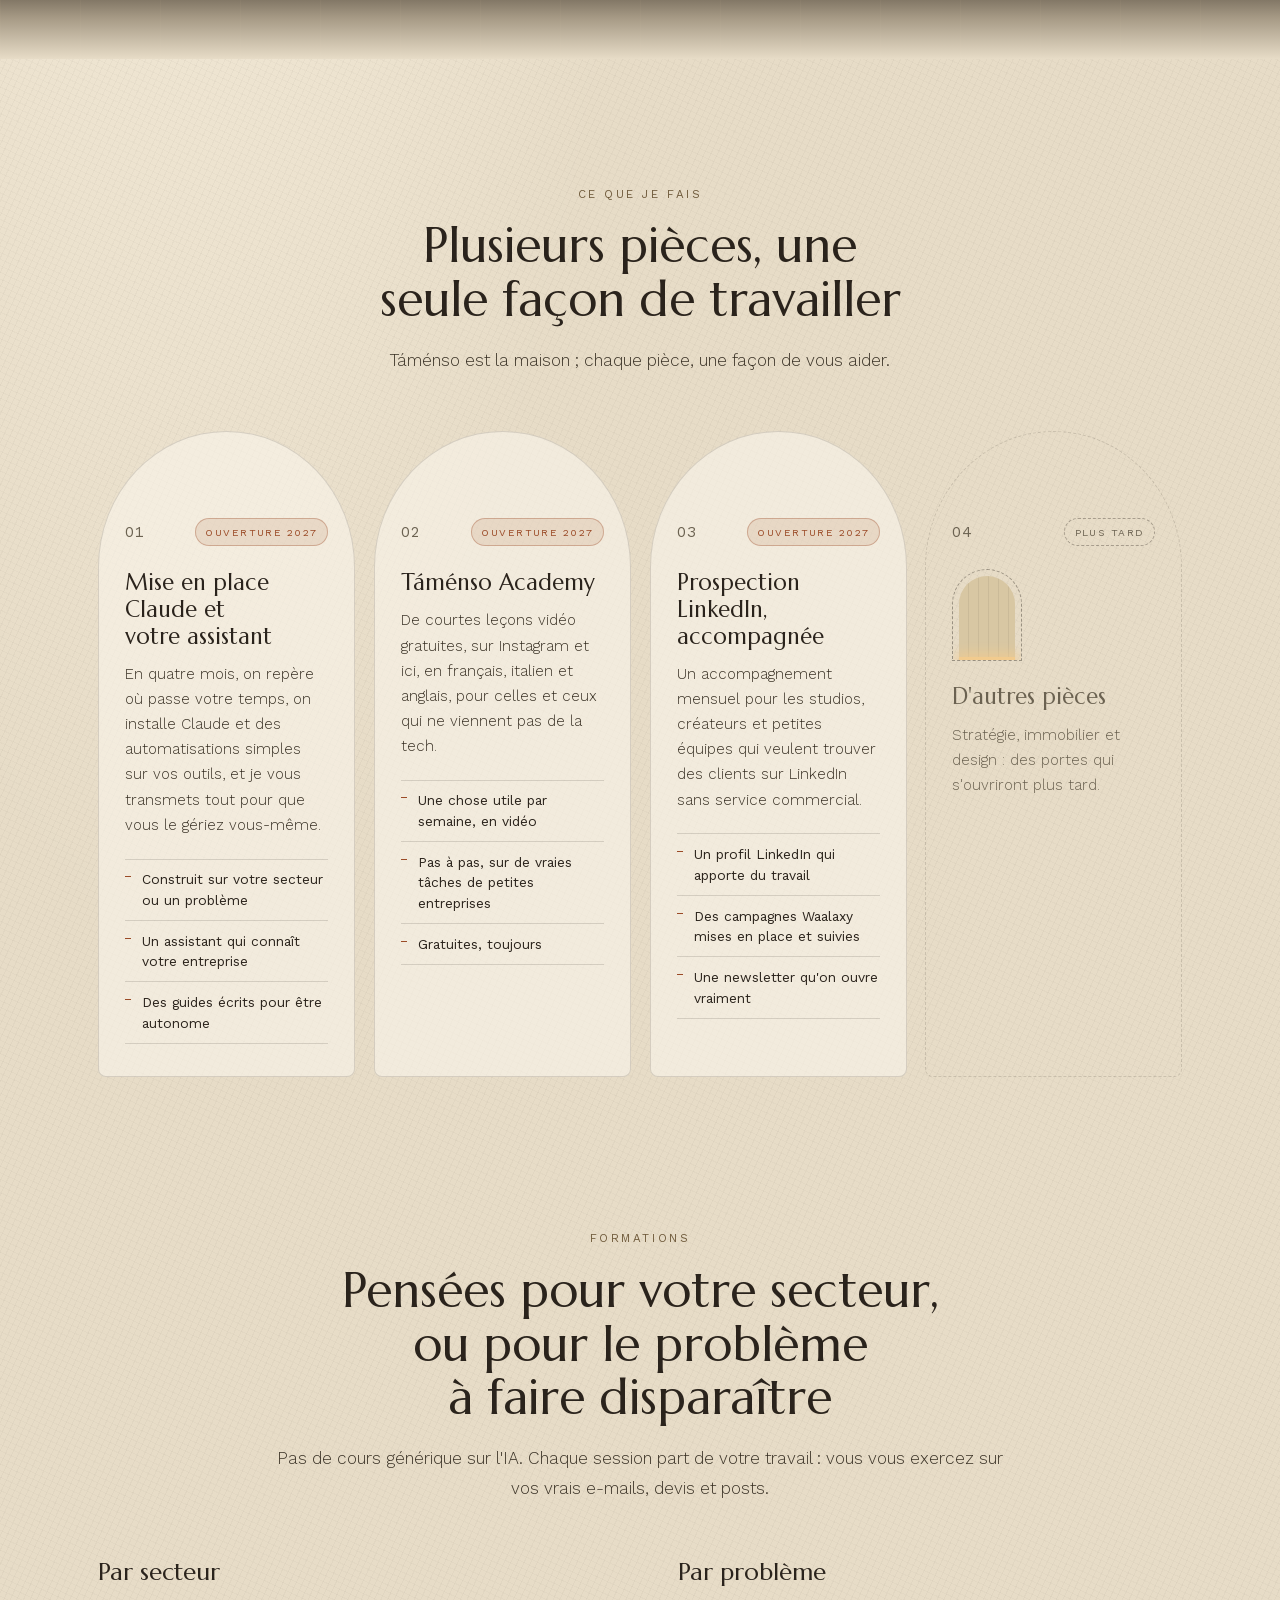
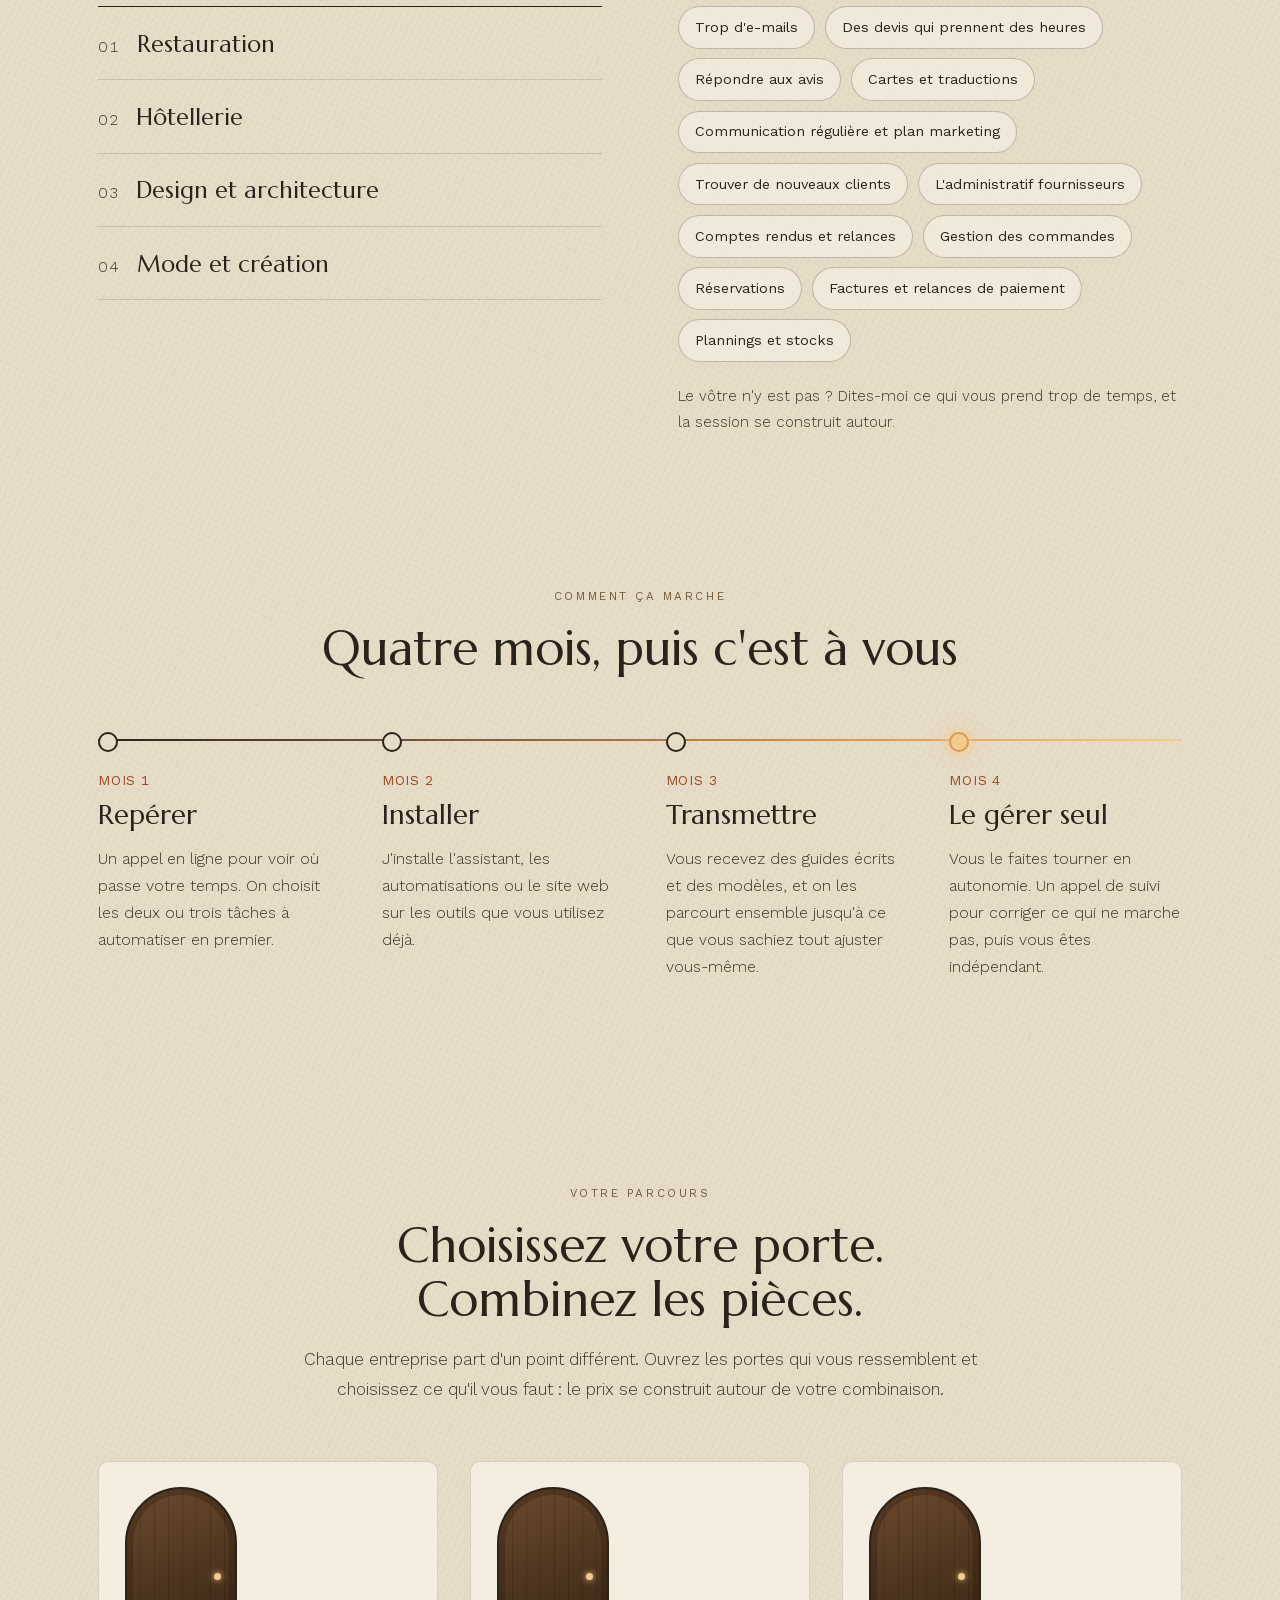
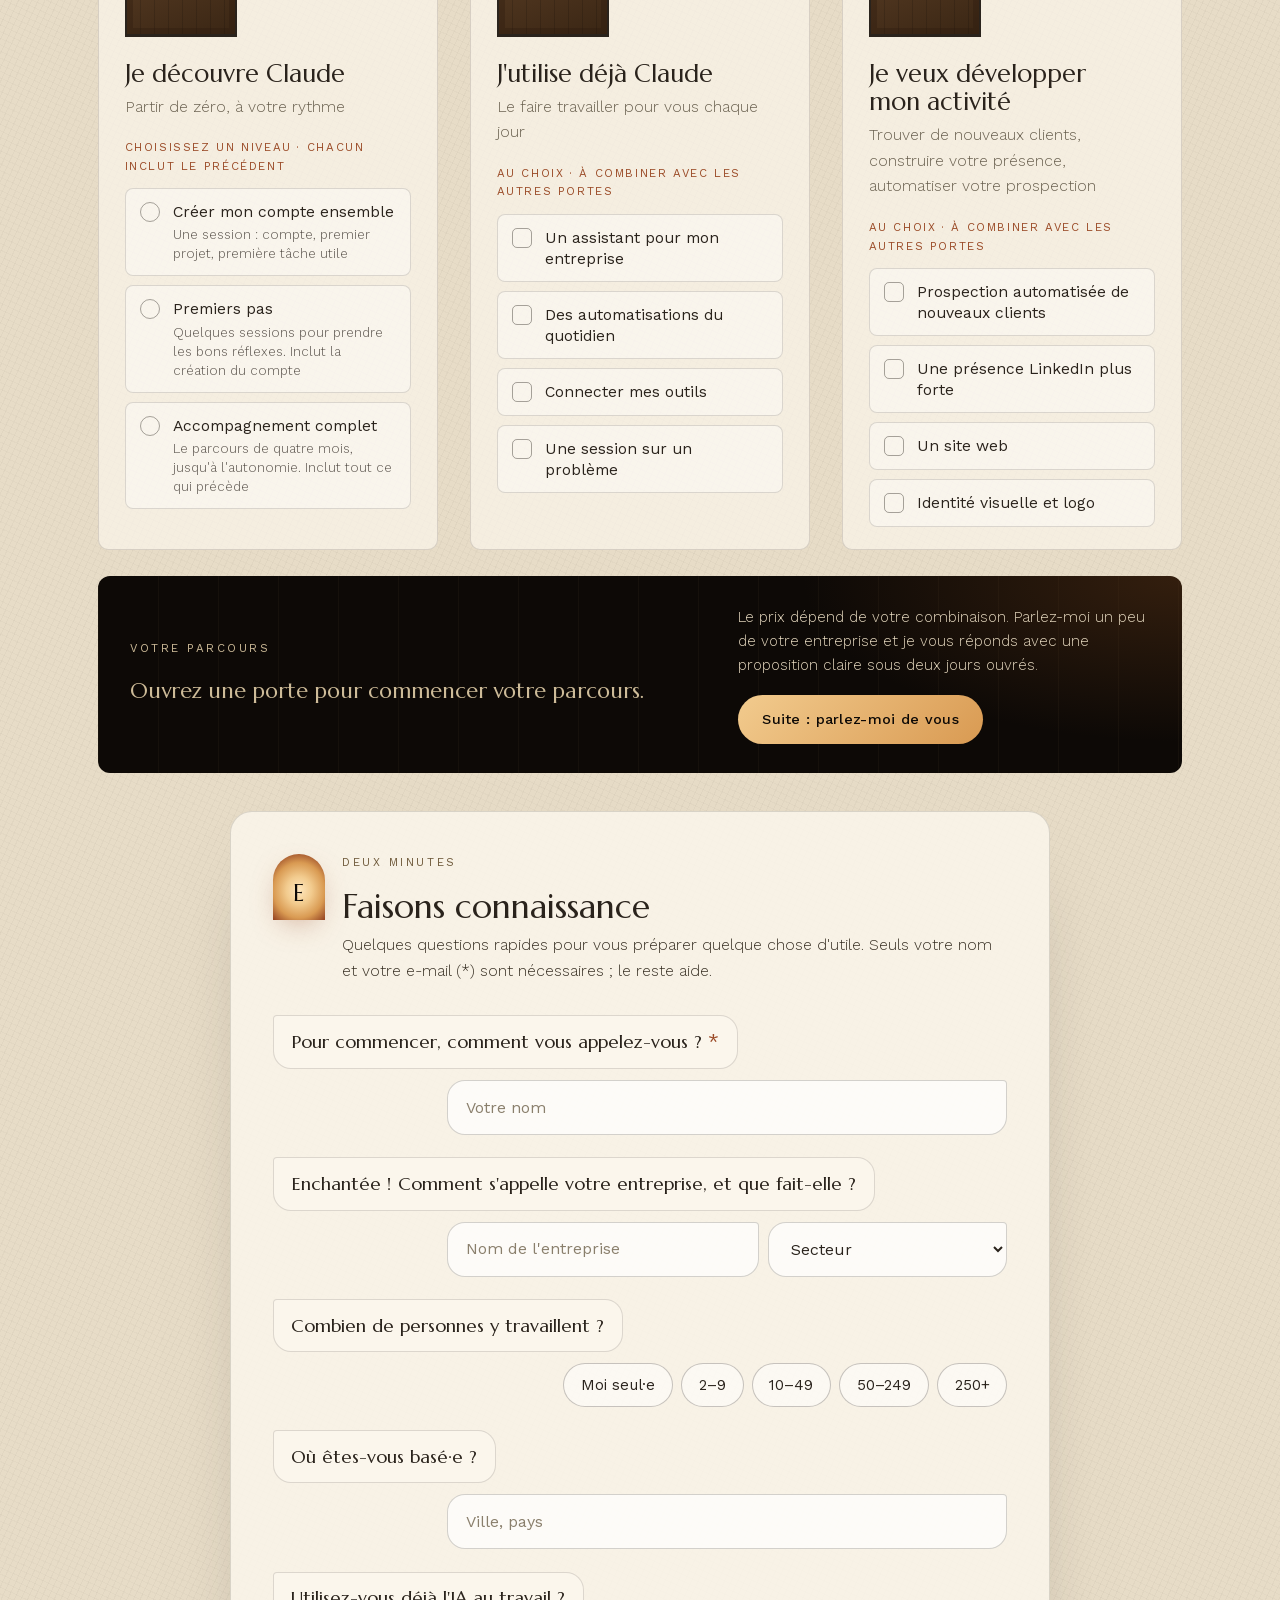
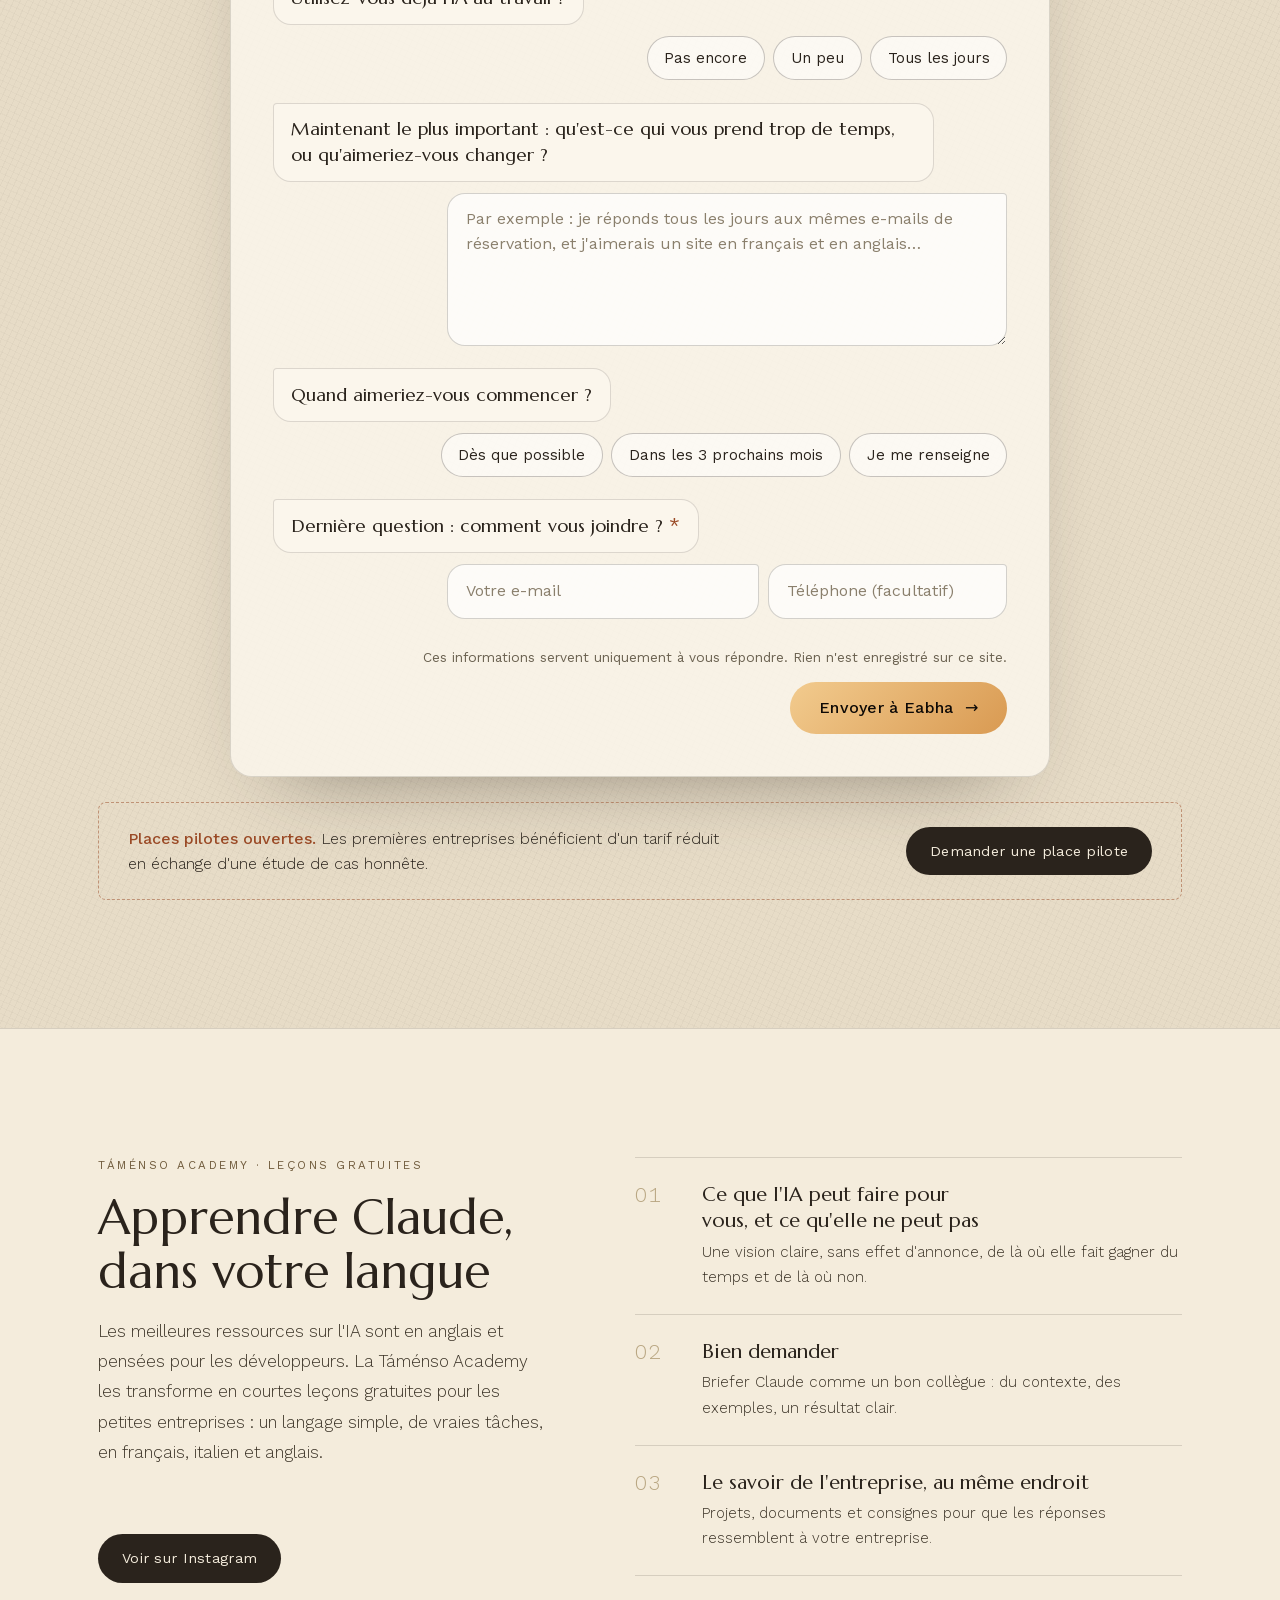
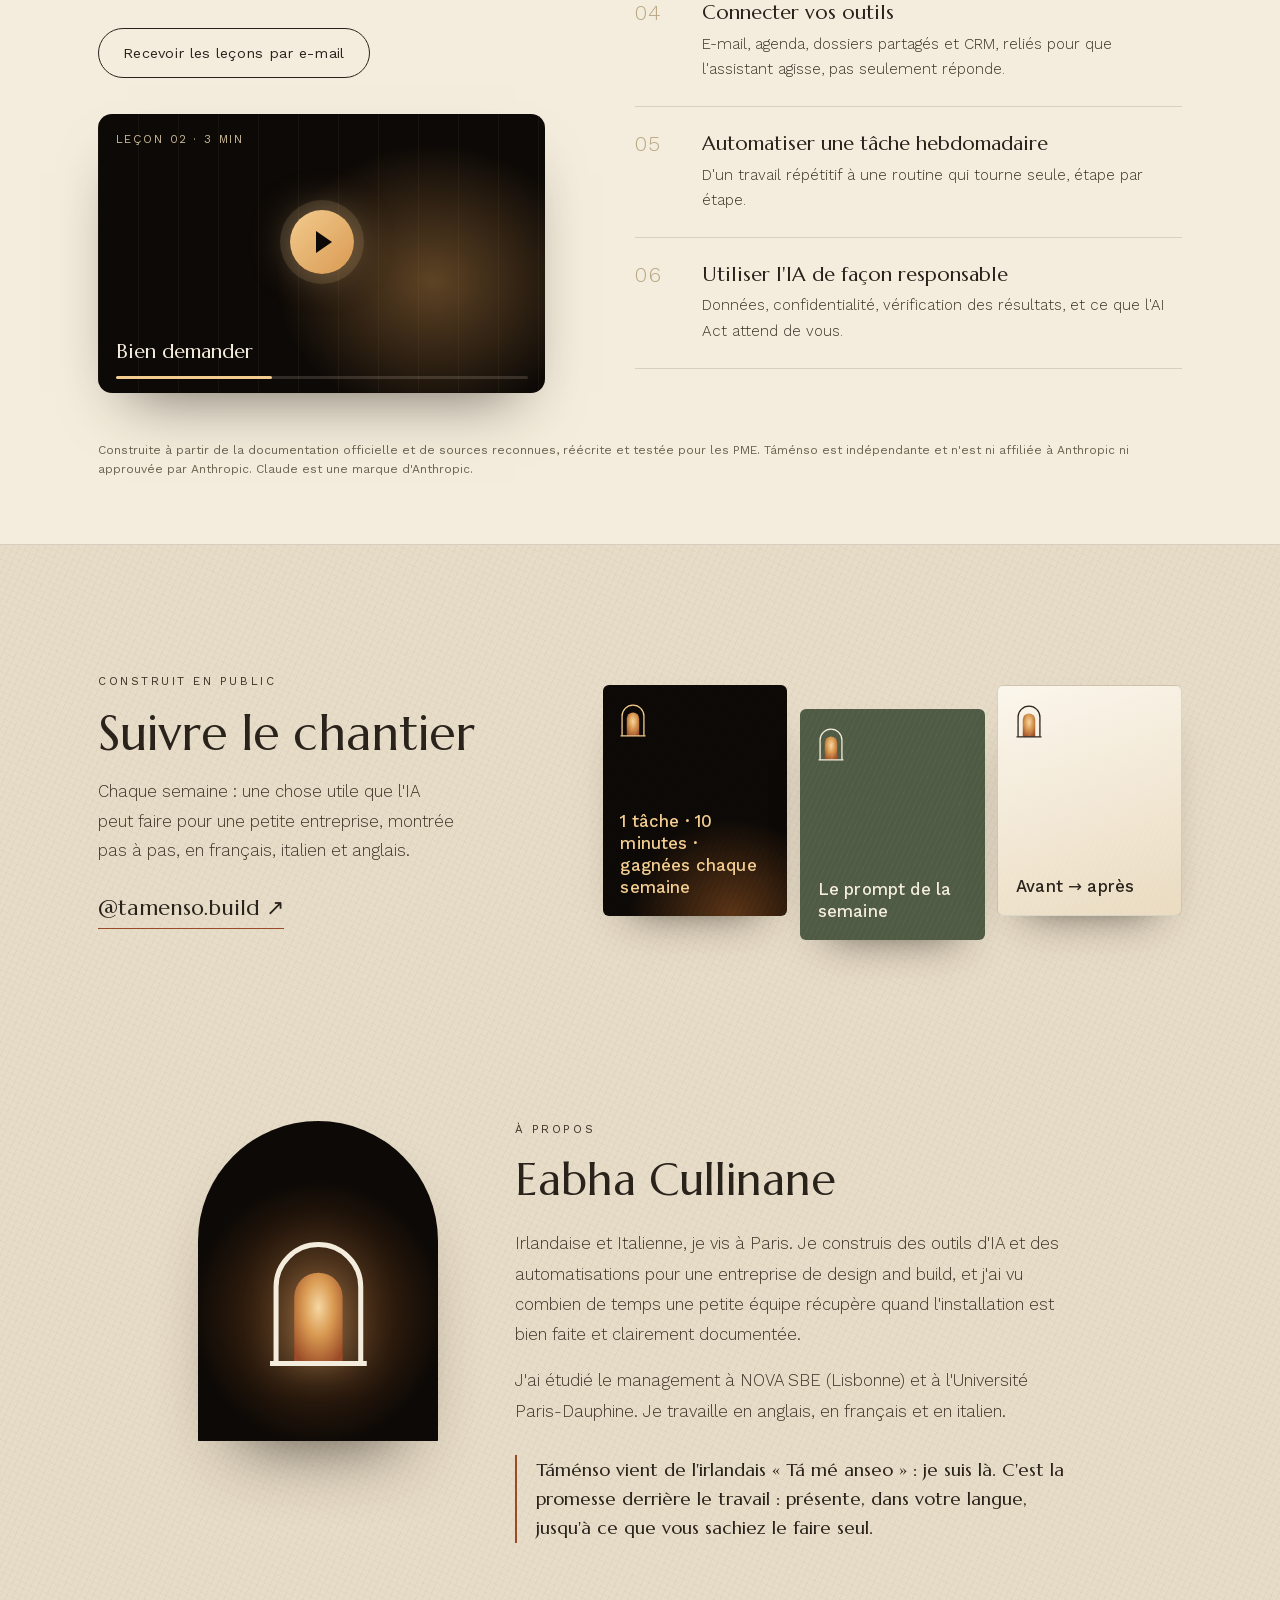
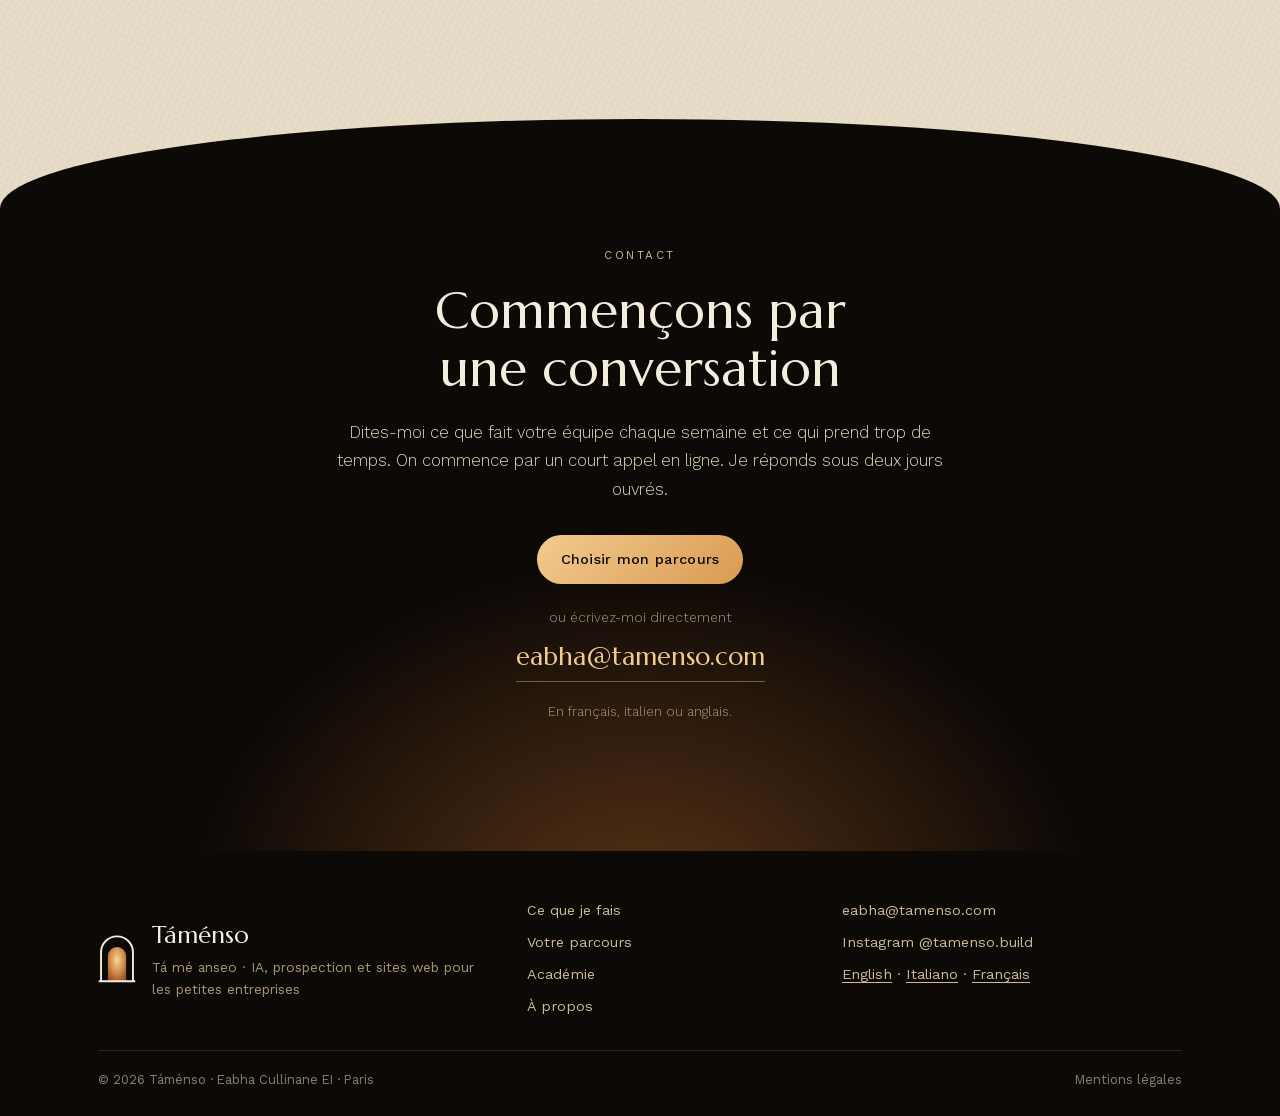
==== commit 4f410832: "Door 1: levels that include each other Co-Authored-By: Claude Opus 5.5 <noreply@anthropic.com> Claud" ====
--- a/fr/index.html
+++ b/fr/index.html
@@ -211,11 +211,11 @@
         <div class="arch-frame" aria-hidden="true"><div class="arch-glow"></div><div class="leaf"><span class="knob"></span></div></div>
         <h3>Je découvre Claude</h3>
         <p class="pdoor-sub">Partir de zéro, à votre rythme</p>
-        <p class="pick">Choisissez-en une</p>
+        <p class="pick">Choisissez un niveau · chacun inclut le précédent</p>
         <ul class="opts" role="list">
             <li><button type="button" class="opt" aria-pressed="false" data-group="a" data-single><span class="tick" aria-hidden="true"></span><span class="opt-label">Créer mon compte ensemble</span><span class="opt-hint">Une session : compte, premier projet, première tâche utile</span></button></li>
-            <li><button type="button" class="opt" aria-pressed="false" data-group="a" data-single><span class="tick" aria-hidden="true"></span><span class="opt-label">Premiers pas</span><span class="opt-hint">Quelques sessions pour prendre les bons réflexes</span></button></li>
-            <li><button type="button" class="opt" aria-pressed="false" data-group="a" data-single><span class="tick" aria-hidden="true"></span><span class="opt-label">Accompagnement complet</span><span class="opt-hint">Le parcours de quatre mois, jusqu&#x27;à l&#x27;autonomie</span></button></li>
+            <li><button type="button" class="opt" aria-pressed="false" data-group="a" data-single><span class="tick" aria-hidden="true"></span><span class="opt-label">Premiers pas</span><span class="opt-hint">Quelques sessions pour prendre les bons réflexes. Inclut la création du compte</span></button></li>
+            <li><button type="button" class="opt" aria-pressed="false" data-group="a" data-single><span class="tick" aria-hidden="true"></span><span class="opt-label">Accompagnement complet</span><span class="opt-hint">Le parcours de quatre mois, jusqu&#x27;à l&#x27;autonomie. Inclut tout ce qui précède</span></button></li>
         </ul>
       </div>
       <div class="pdoor reveal" data-door="b">
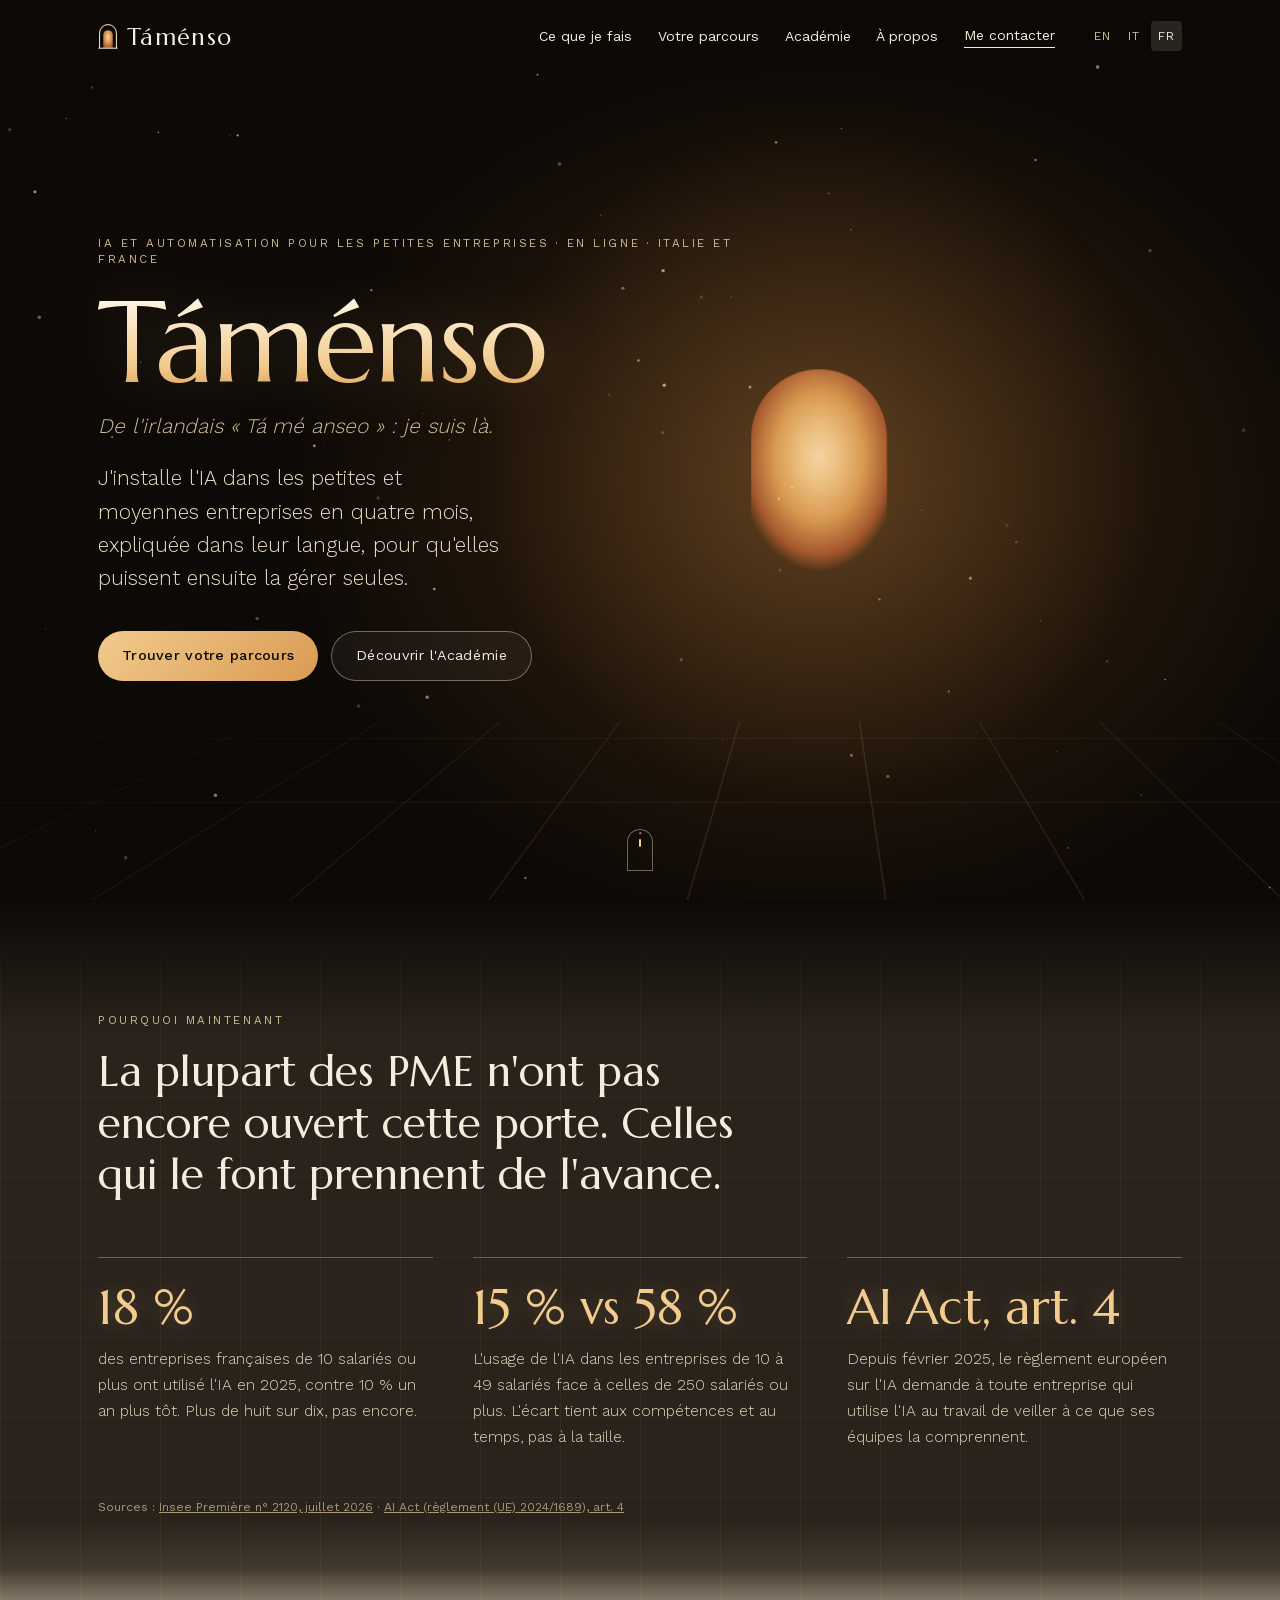
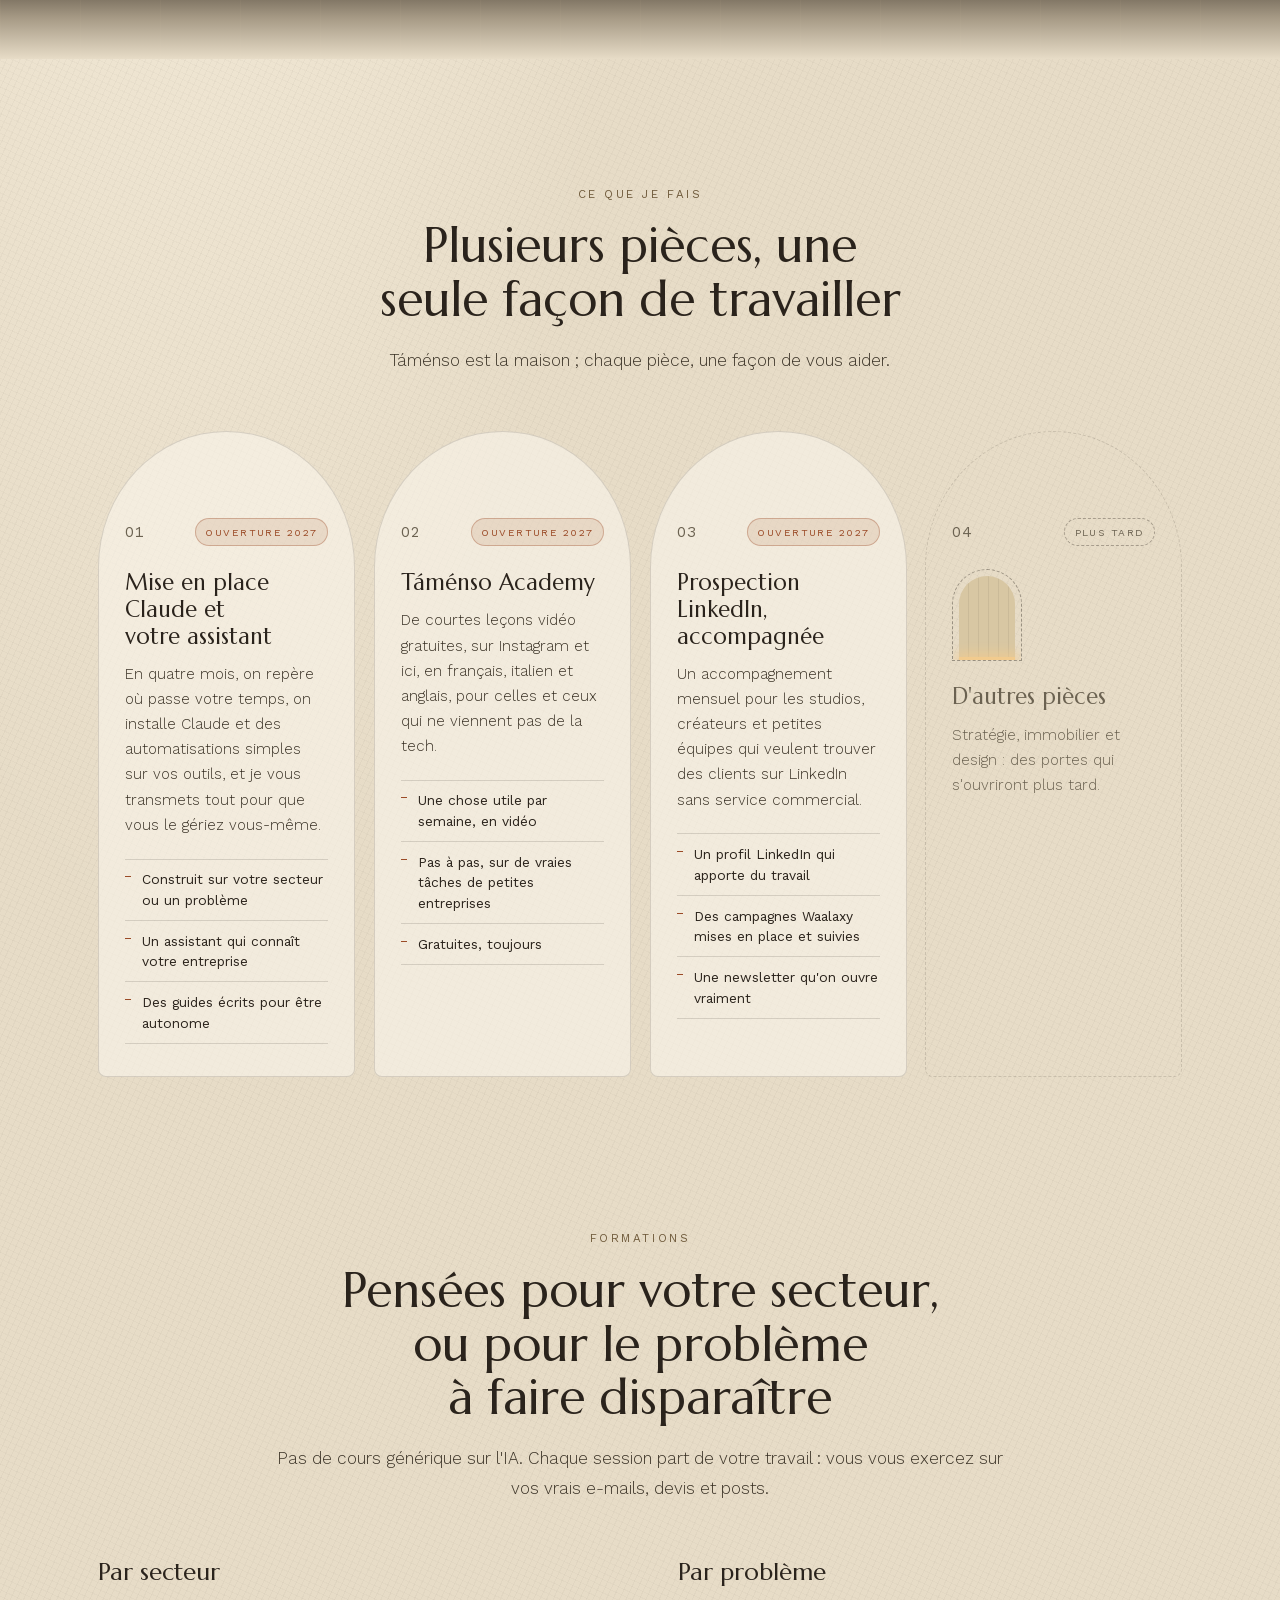
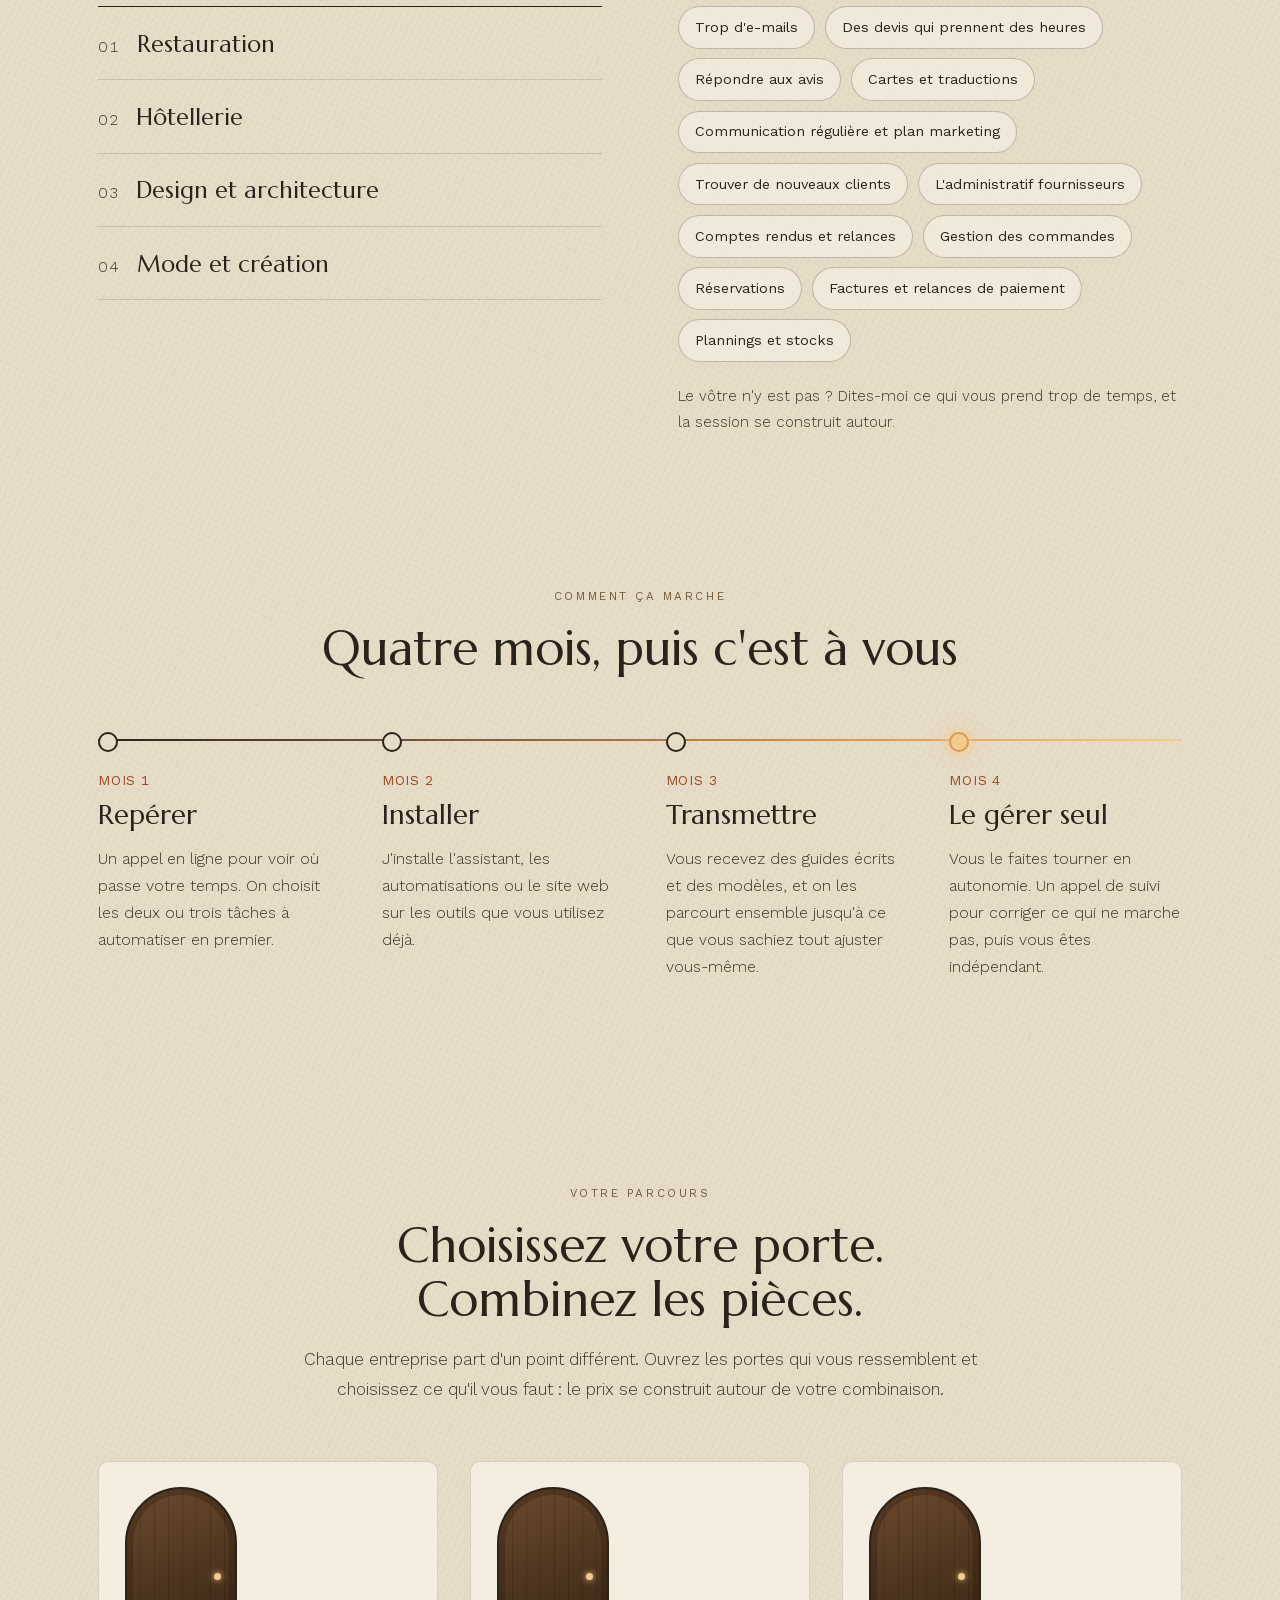
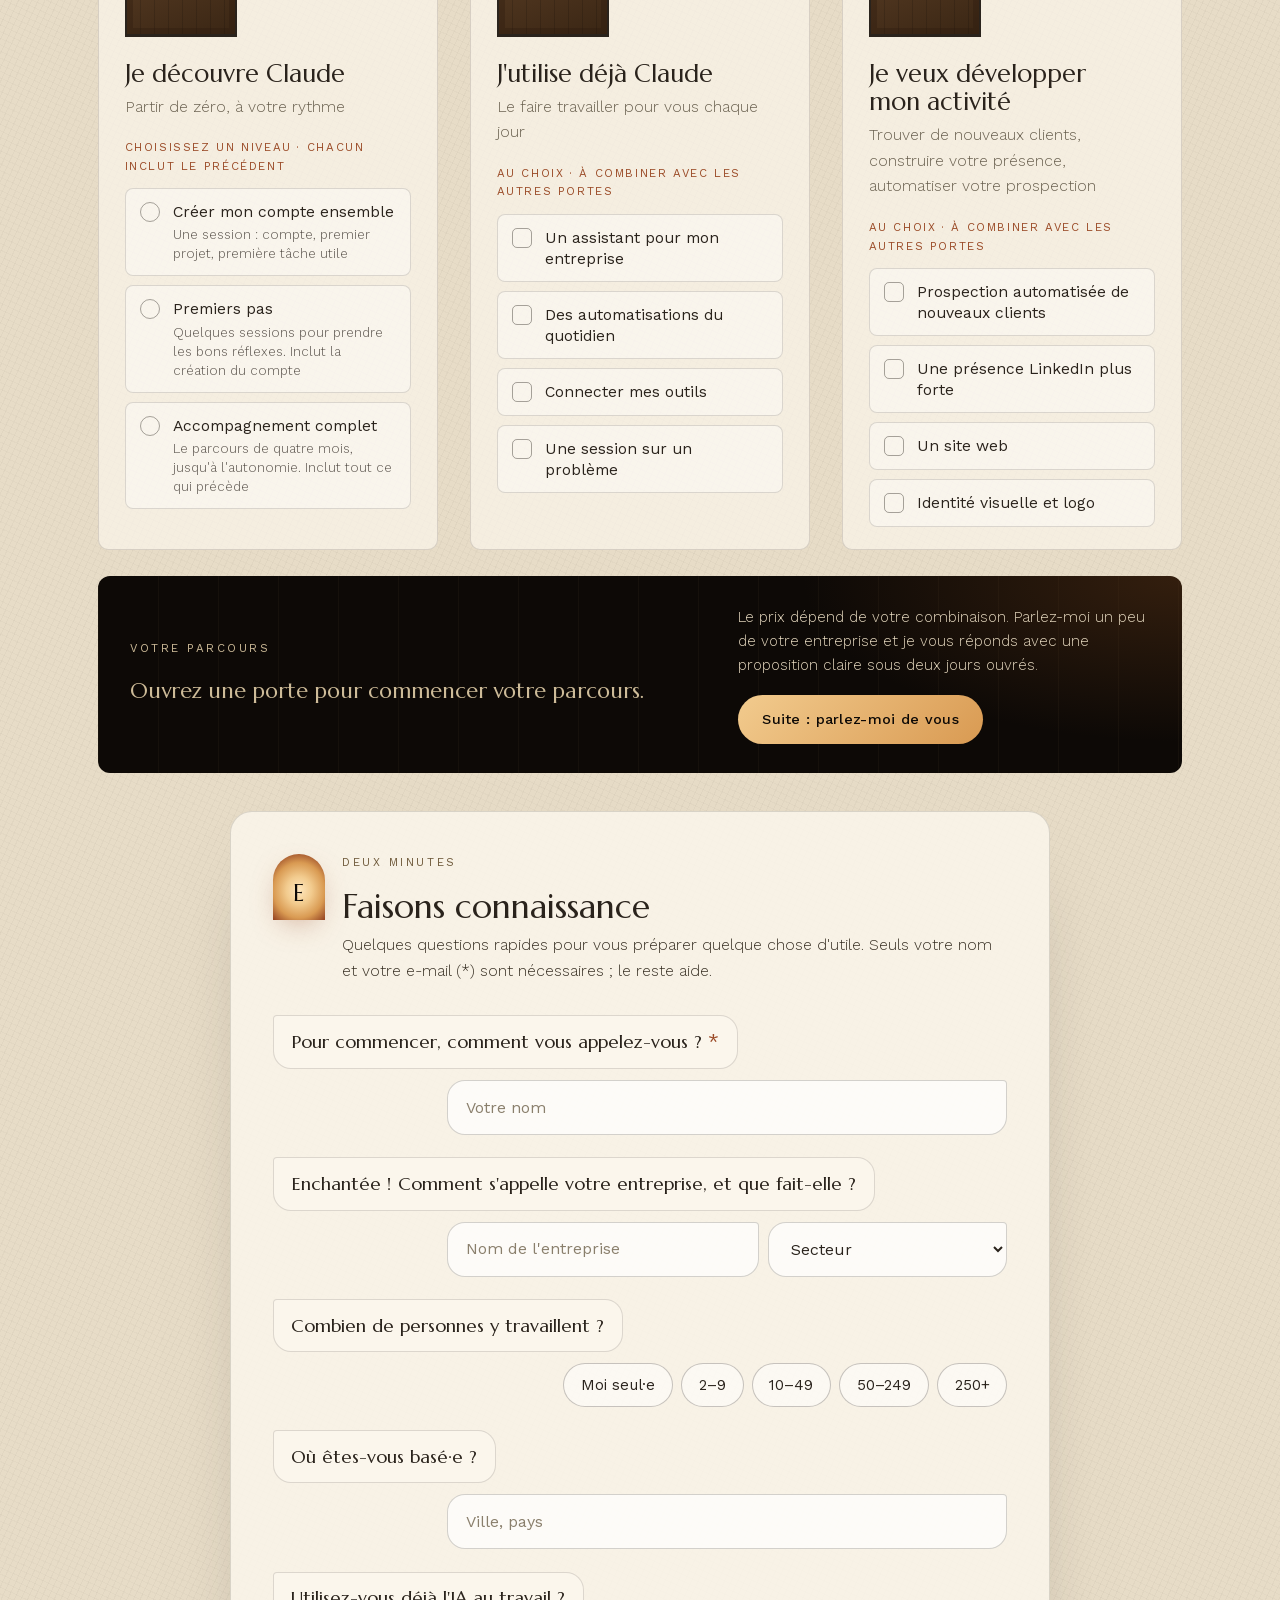
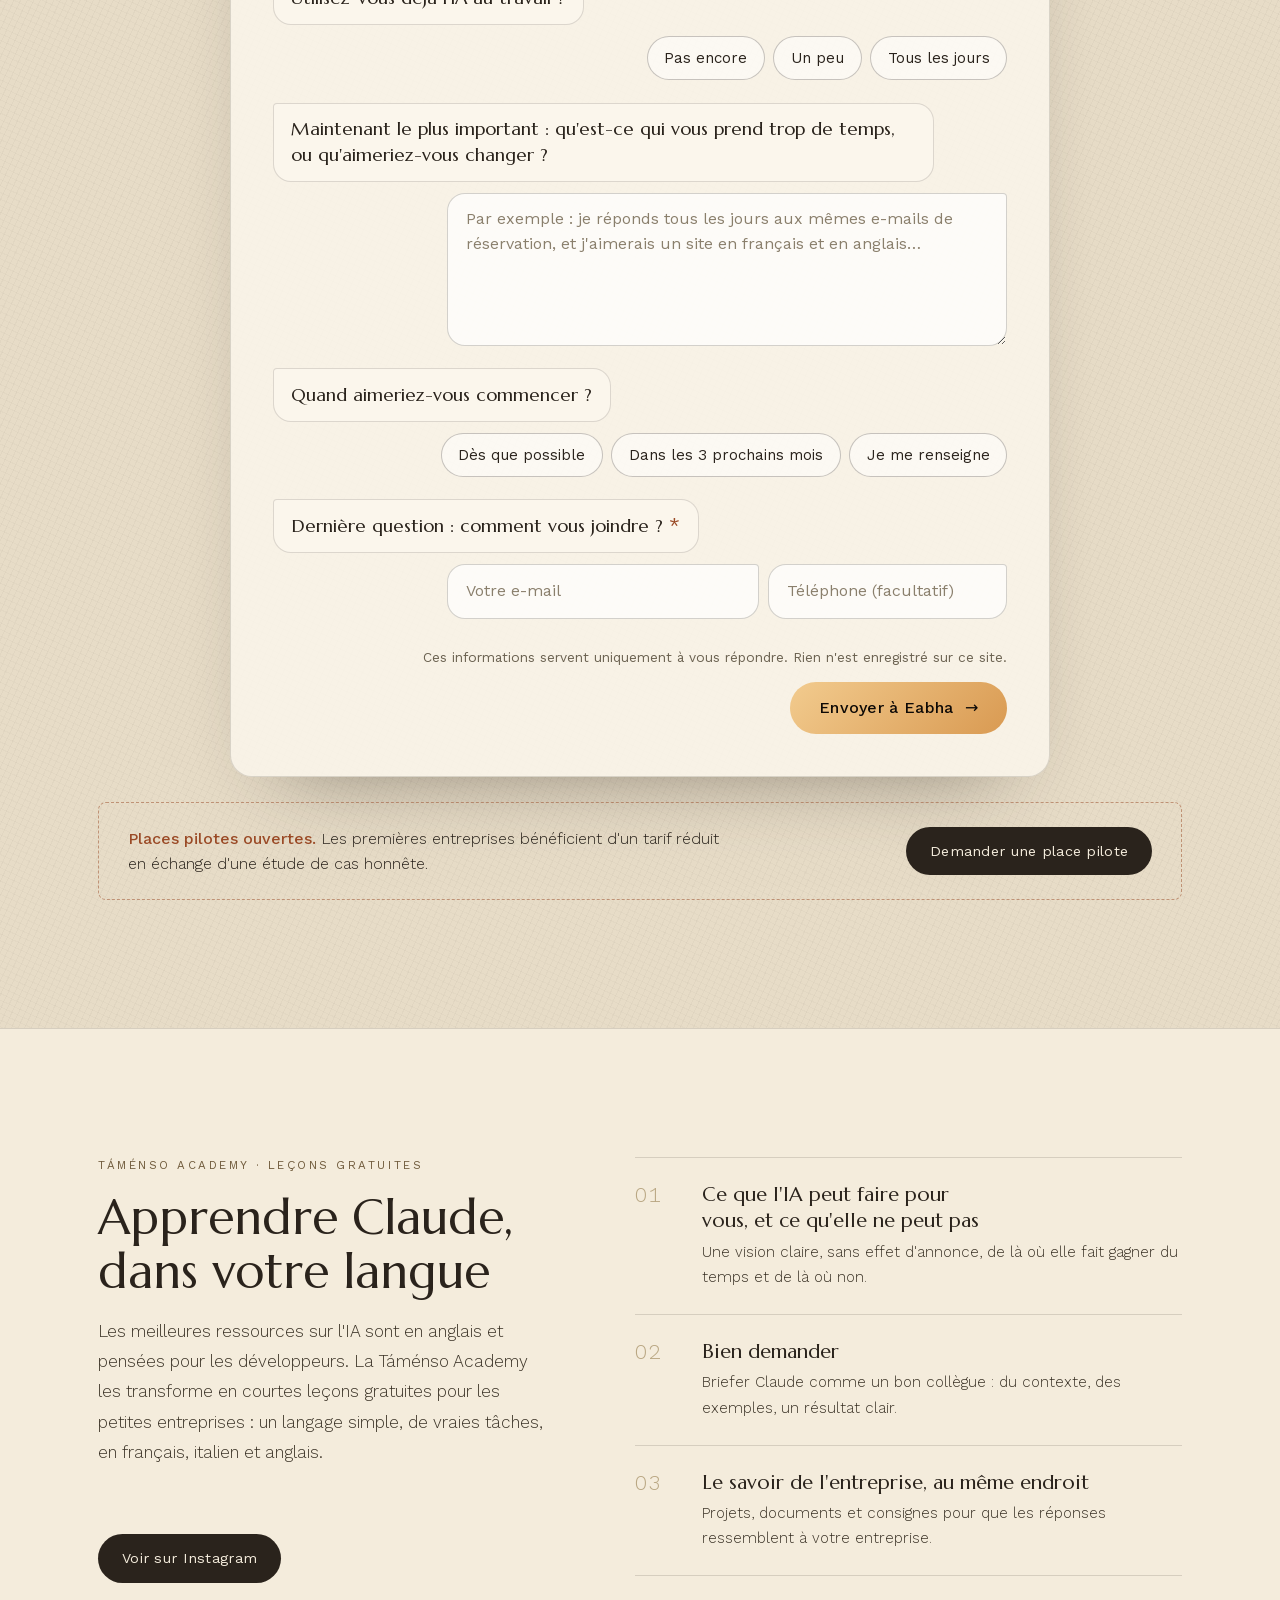
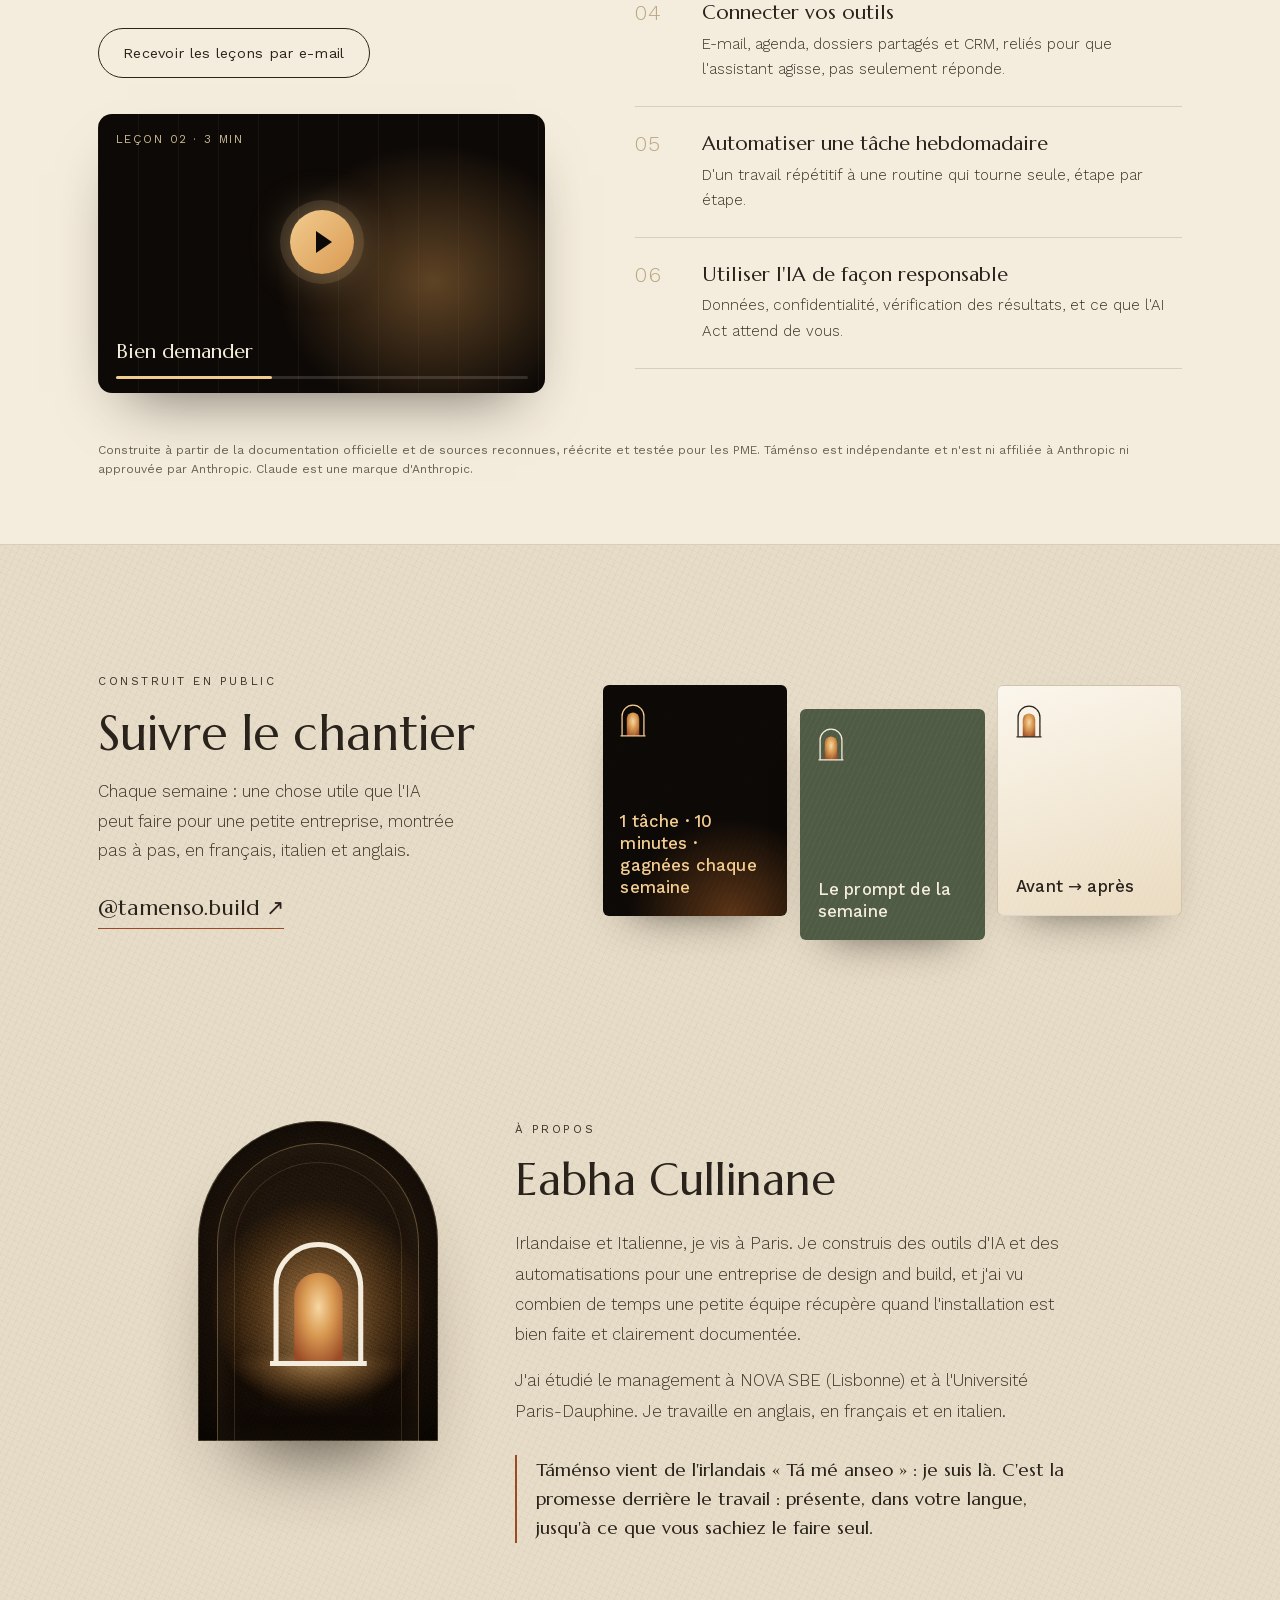
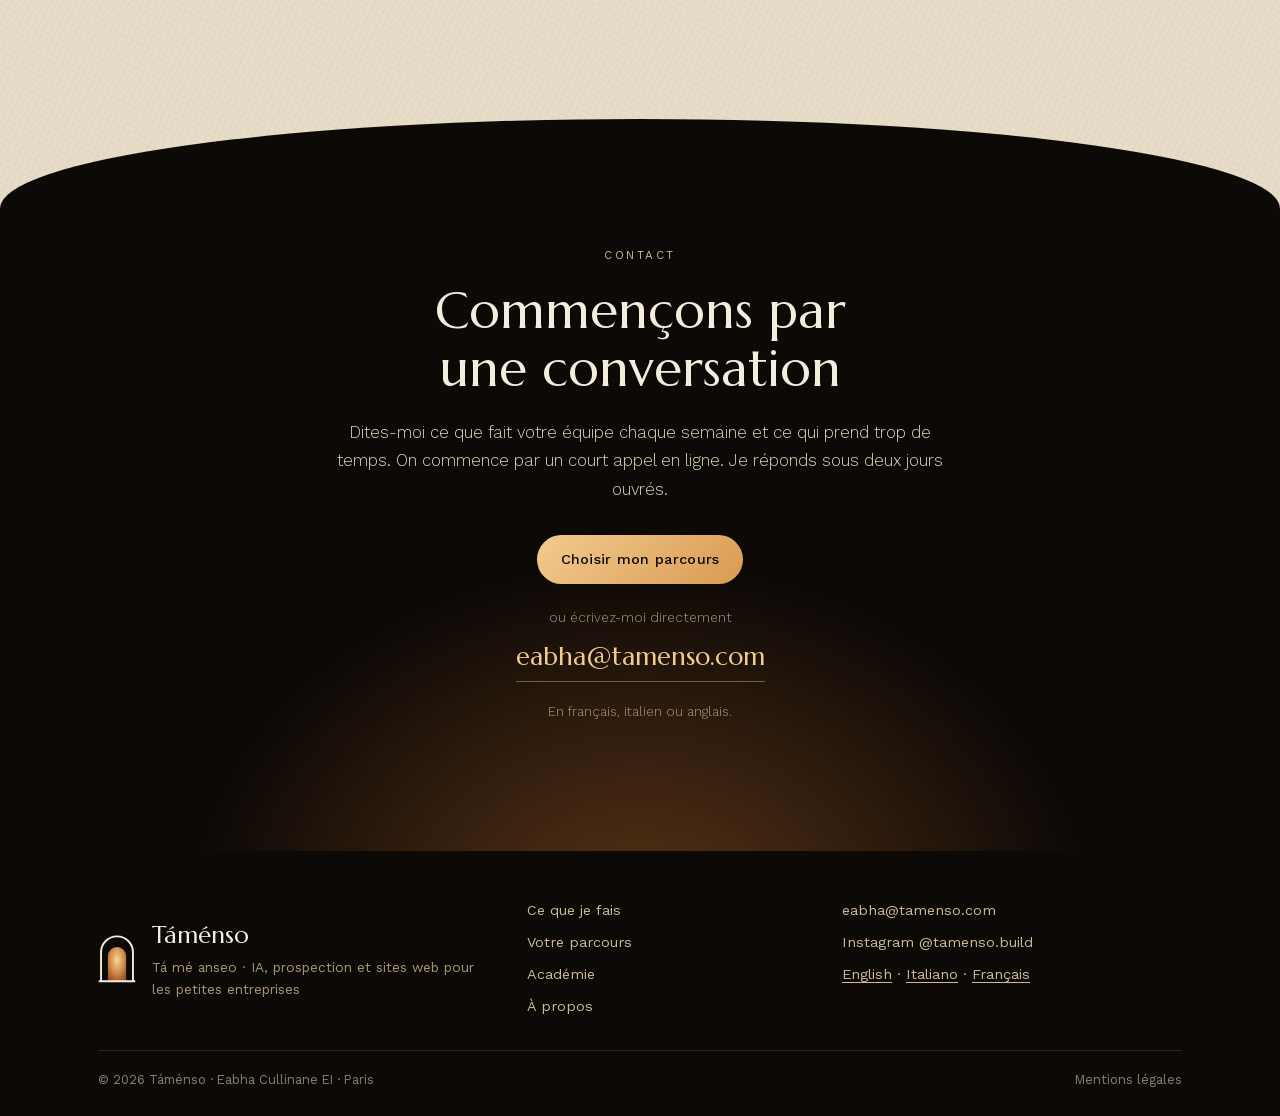
==== commit d71e2c9c: "About arch: plaster grain, weave, doorframe lines, floor light, motes Co-Authored-By: Claude Opus 5." ====
--- a/fr/index.html
+++ b/fr/index.html
@@ -378,7 +378,11 @@
 
   <!-- ============ ABOUT ============ -->
   <section class="about" id="about" aria-labelledby="about-h">
-    <div class="about-arch reveal" aria-hidden="true"><svg class="about-mark"><use href="#mark"/></svg></div>
+    <div class="about-arch reveal" aria-hidden="true">
+      <span class="aa-weave"></span><span class="aa-grain"></span><span class="aa-floor"></span>
+      <span class="aa-dust"><i></i><i></i><i></i><i></i><i></i><i></i></span>
+      <svg class="about-mark"><use href="#mark"/></svg>
+    </div>
     <div class="about-text reveal">
       <p class="eyebrow">À propos</p>
       <h2 id="about-h">Eabha Cullinane</h2>
--- a/styles.css
+++ b/styles.css
@@ -802,3 +802,57 @@
 @media (min-width: 861px) { .float-cta { display: none !important; } }
 
 .tile span { font-family: var(--body); font-weight: 500; font-variant-numeric: lining-nums; letter-spacing: .01em; }
+
+/* About arch: plaster, weave, a doorframe, light on the floor */
+.about-arch {
+  position: relative; overflow: hidden; isolation: isolate;
+  background:
+    radial-gradient(ellipse 60% 45% at 50% 58%, #6A3E1A 0%, #3A2410 45%, transparent 75%),
+    linear-gradient(180deg, #1A120B 0%, #120C07 60%, #0B0704 100%) !important;
+  box-shadow:
+    inset 0 0 0 1px #F2CB8E2e,
+    inset 0 40px 80px -30px #000000cc,
+    inset 0 -30px 60px -30px #000000aa,
+    0 50px 80px -45px #2A231Cdd !important;
+}
+.about-arch::before {
+  content: ""; position: absolute; inset: 7% 8% 0; z-index: 2;
+  border: 1px solid #F2CB8E55; border-bottom: 0; border-radius: 999px 999px 0 0;
+  box-shadow: inset 0 0 30px #F2CB8E14;
+}
+.about-arch::after {
+  content: ""; position: absolute; inset: 13% 15% 0; z-index: 2;
+  border: 1px solid #F2CB8E26; border-bottom: 0; border-radius: 999px 999px 0 0;
+}
+.aa-weave {
+  position: absolute; inset: 0; z-index: 1; opacity: .9; mix-blend-mode: overlay;
+  background:
+    repeating-linear-gradient(115deg, #0000 0 3px, #ffffff10 3px 4px),
+    repeating-linear-gradient(25deg, #0000 0 3px, #00000030 3px 4px);
+}
+.aa-grain {
+  position: absolute; inset: -20%; z-index: 1; opacity: .55; mix-blend-mode: soft-light;
+  background-image: url("data:image/svg+xml,%3Csvg xmlns='http://www.w3.org/2000/svg' width='220' height='220'%3E%3Cfilter id='n'%3E%3CfeTurbulence type='fractalNoise' baseFrequency='.85' numOctaves='3' stitchTiles='stitch'/%3E%3CfeColorMatrix values='0 0 0 0 1  0 0 0 0 .86  0 0 0 0 .66  0 0 0 .9 0'/%3E%3C/filter%3E%3Crect width='100%25' height='100%25' filter='url(%23n)'/%3E%3C/svg%3E");
+  animation: grainShift 1.4s steps(4) infinite;
+}
+@keyframes grainShift { 25% { transform: translate(-3%, 2%); } 50% { transform: translate(2%, -3%); } 75% { transform: translate(-2%, -1%); } }
+.aa-floor {
+  position: absolute; left: -10%; right: -10%; bottom: -8%; height: 34%; z-index: 1;
+  background: radial-gradient(ellipse 45% 55% at 50% 0%, #F2CB8E66 0%, #D99A5233 35%, transparent 70%);
+  filter: blur(4px);
+}
+.aa-dust { position: absolute; inset: 0; z-index: 3; pointer-events: none; }
+.aa-dust i {
+  position: absolute; width: 3px; height: 3px; border-radius: 50%; background: #F6D7A2;
+  box-shadow: 0 0 6px #F2CB8E; opacity: 0; animation: mote 7s ease-in-out infinite;
+}
+.aa-dust i:nth-child(1) { left: 38%; top: 70%; animation-delay: 0s; }
+.aa-dust i:nth-child(2) { left: 58%; top: 64%; animation-delay: 1.2s; width: 2px; height: 2px; }
+.aa-dust i:nth-child(3) { left: 46%; top: 76%; animation-delay: 2.4s; }
+.aa-dust i:nth-child(4) { left: 64%; top: 72%; animation-delay: 3.6s; width: 2px; height: 2px; }
+.aa-dust i:nth-child(5) { left: 34%; top: 60%; animation-delay: 4.8s; width: 2px; height: 2px; }
+.aa-dust i:nth-child(6) { left: 52%; top: 80%; animation-delay: 6s; }
+@keyframes mote { 0% { opacity: 0; transform: translateY(0); } 25% { opacity: .9; } 100% { opacity: 0; transform: translateY(-90px) translateX(8px); } }
+.about-mark { position: relative; z-index: 4; animation: doorBreathe 6s ease-in-out infinite; }
+@keyframes doorBreathe { 50% { filter: drop-shadow(0 0 28px #F2CB8Eaa) brightness(1.08); } }
+@media (prefers-reduced-motion: reduce) { .aa-grain, .aa-dust i, .about-mark { animation: none; } }
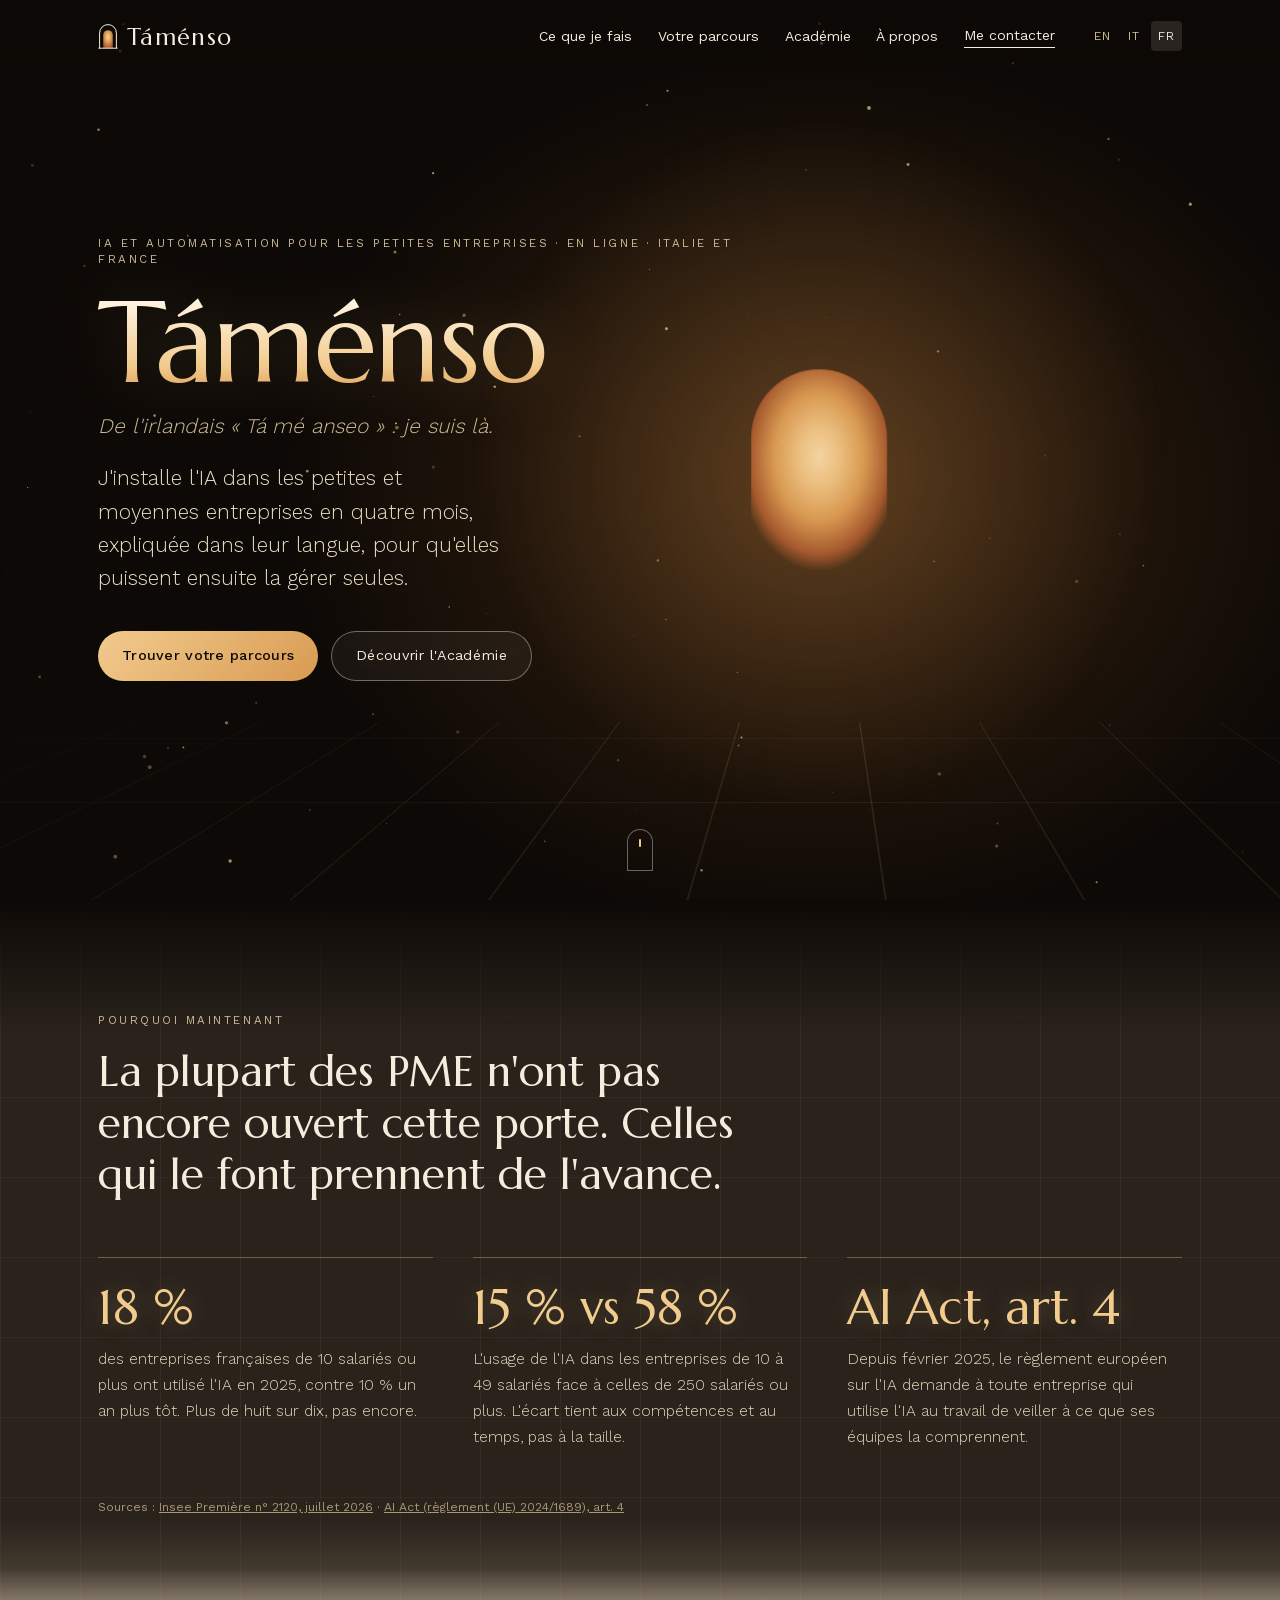
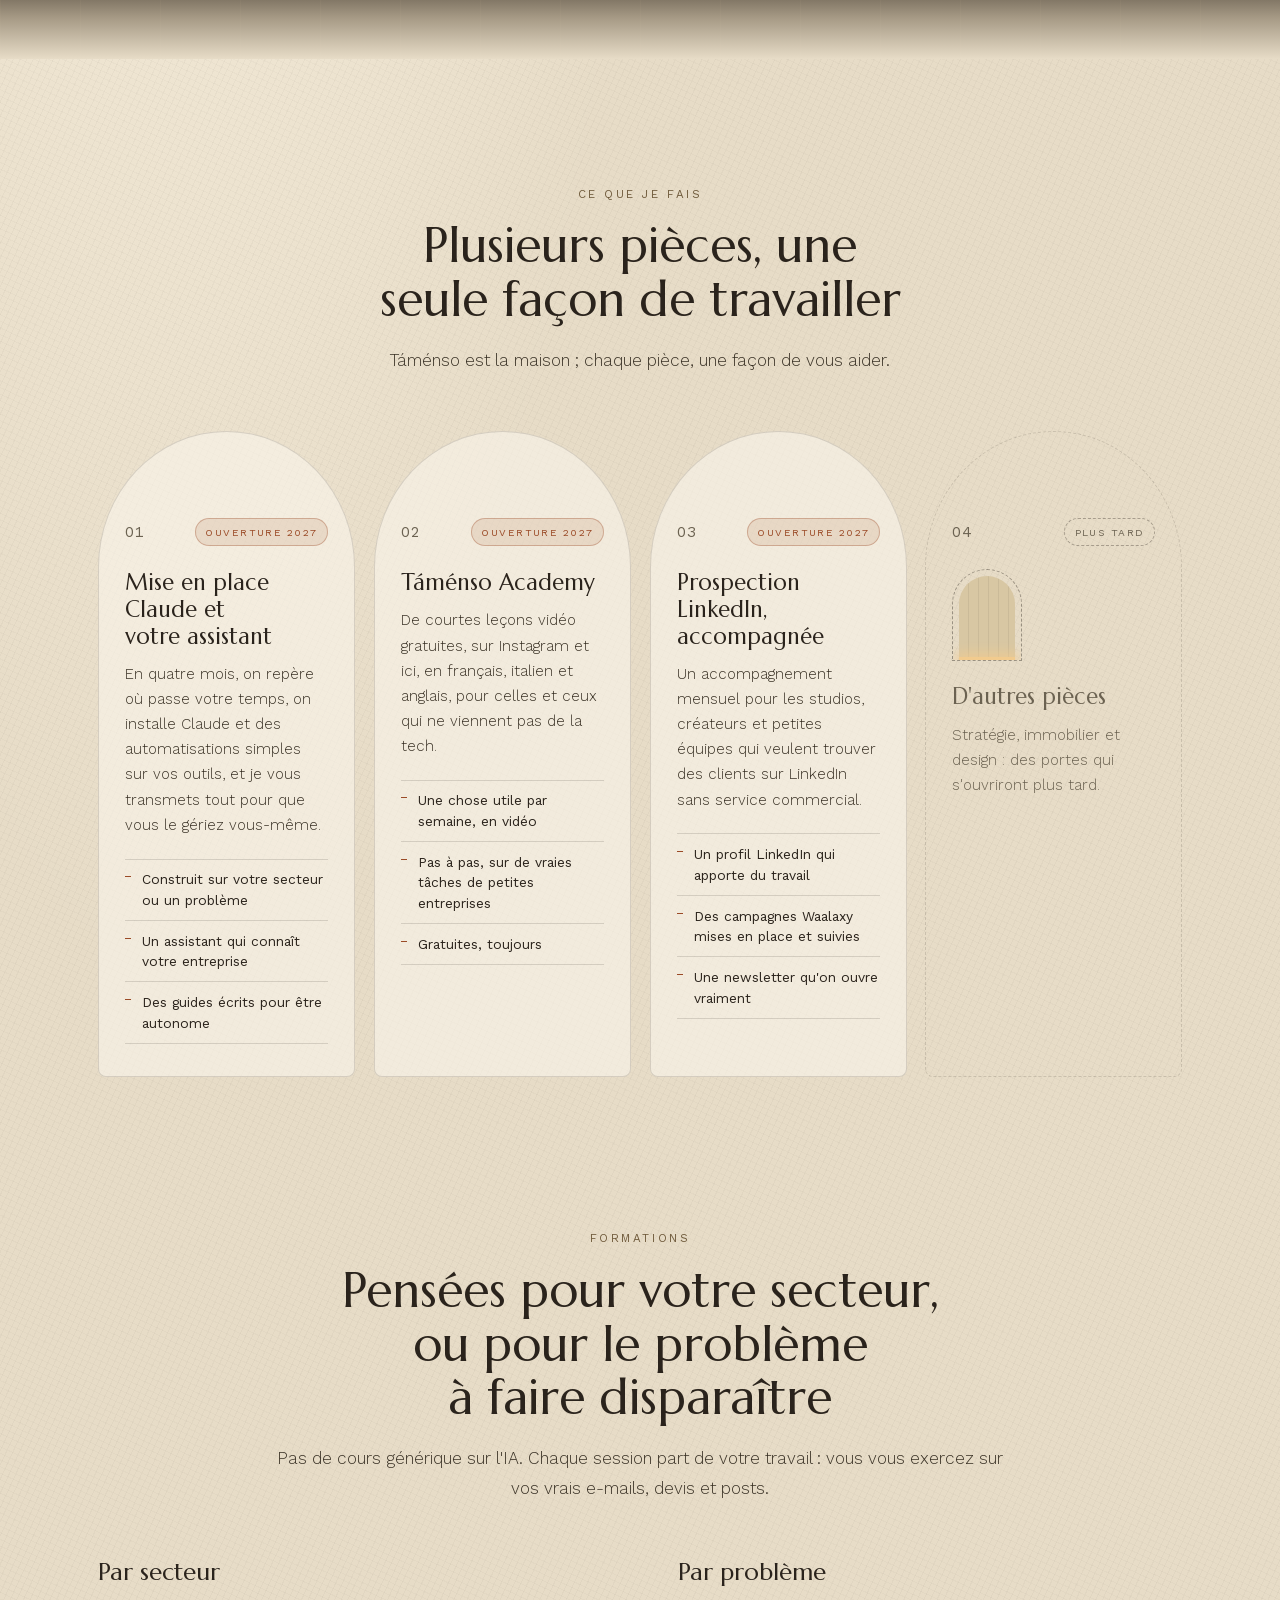
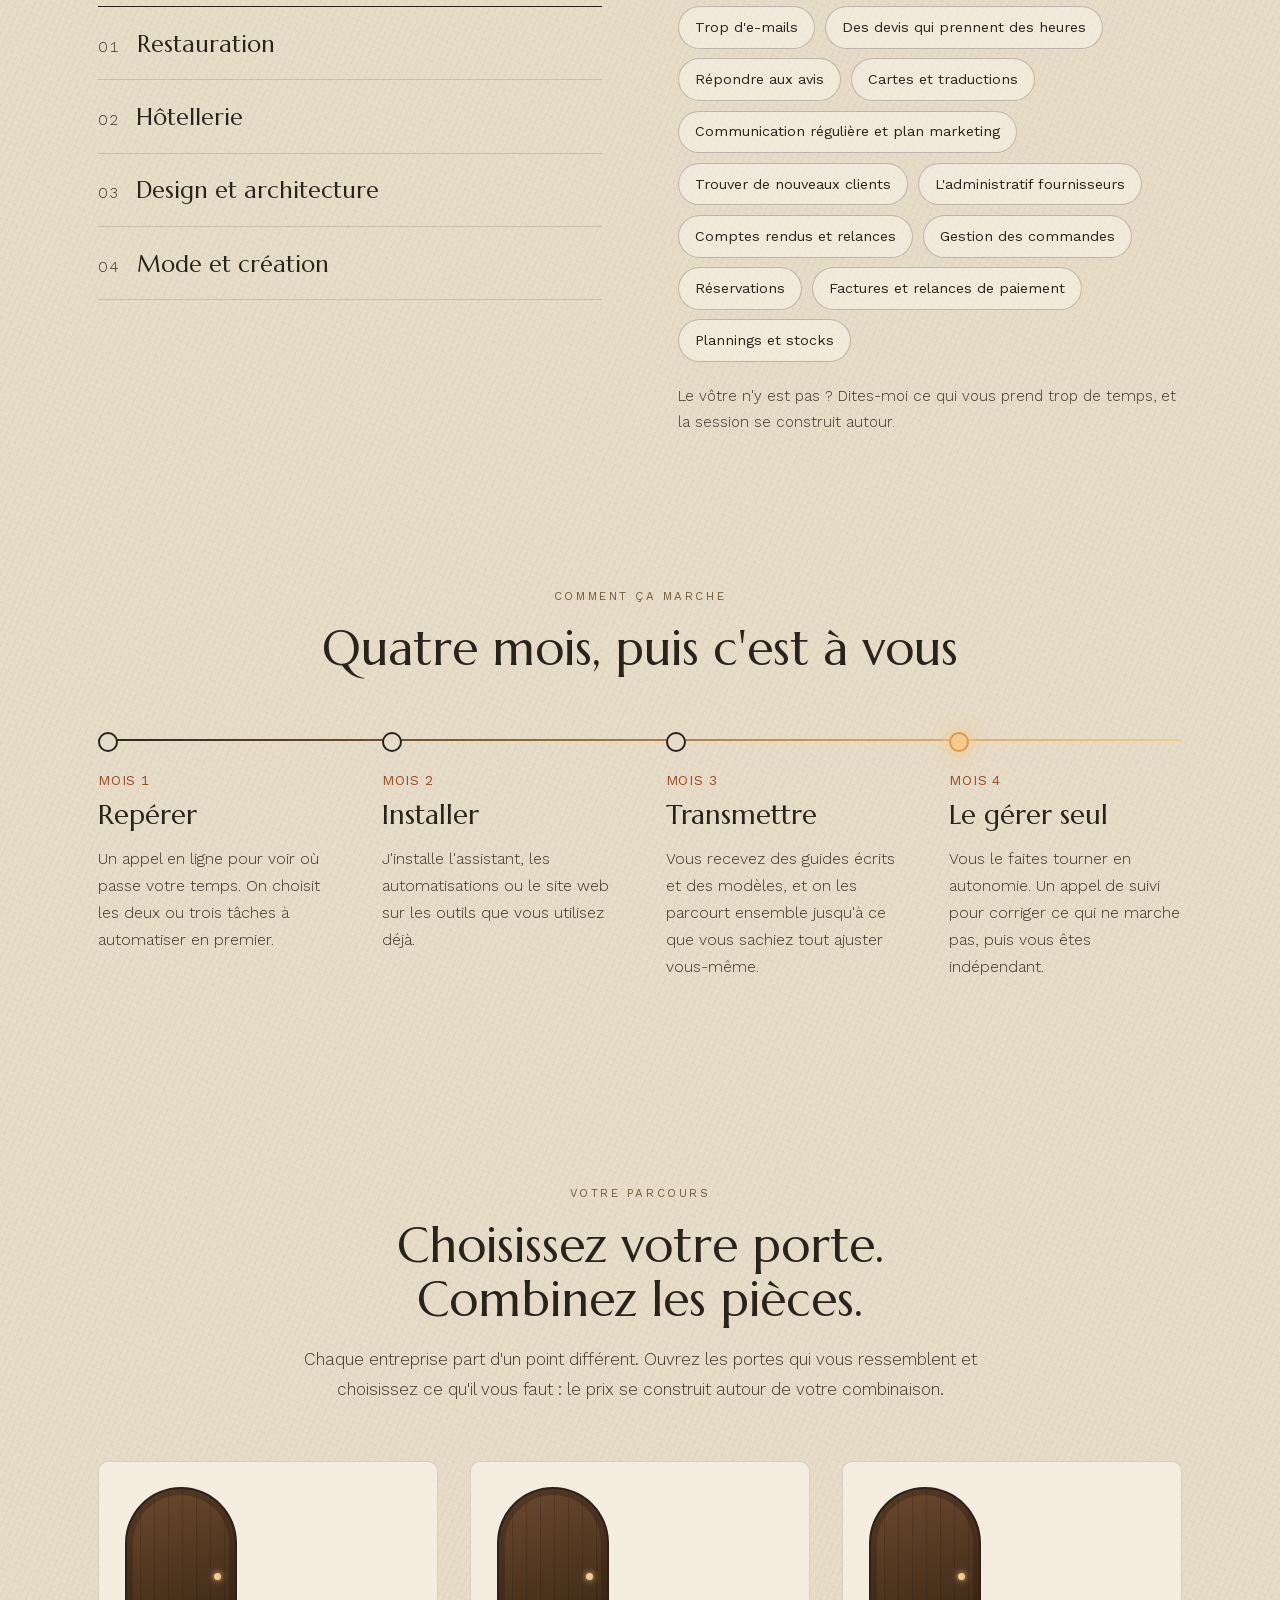
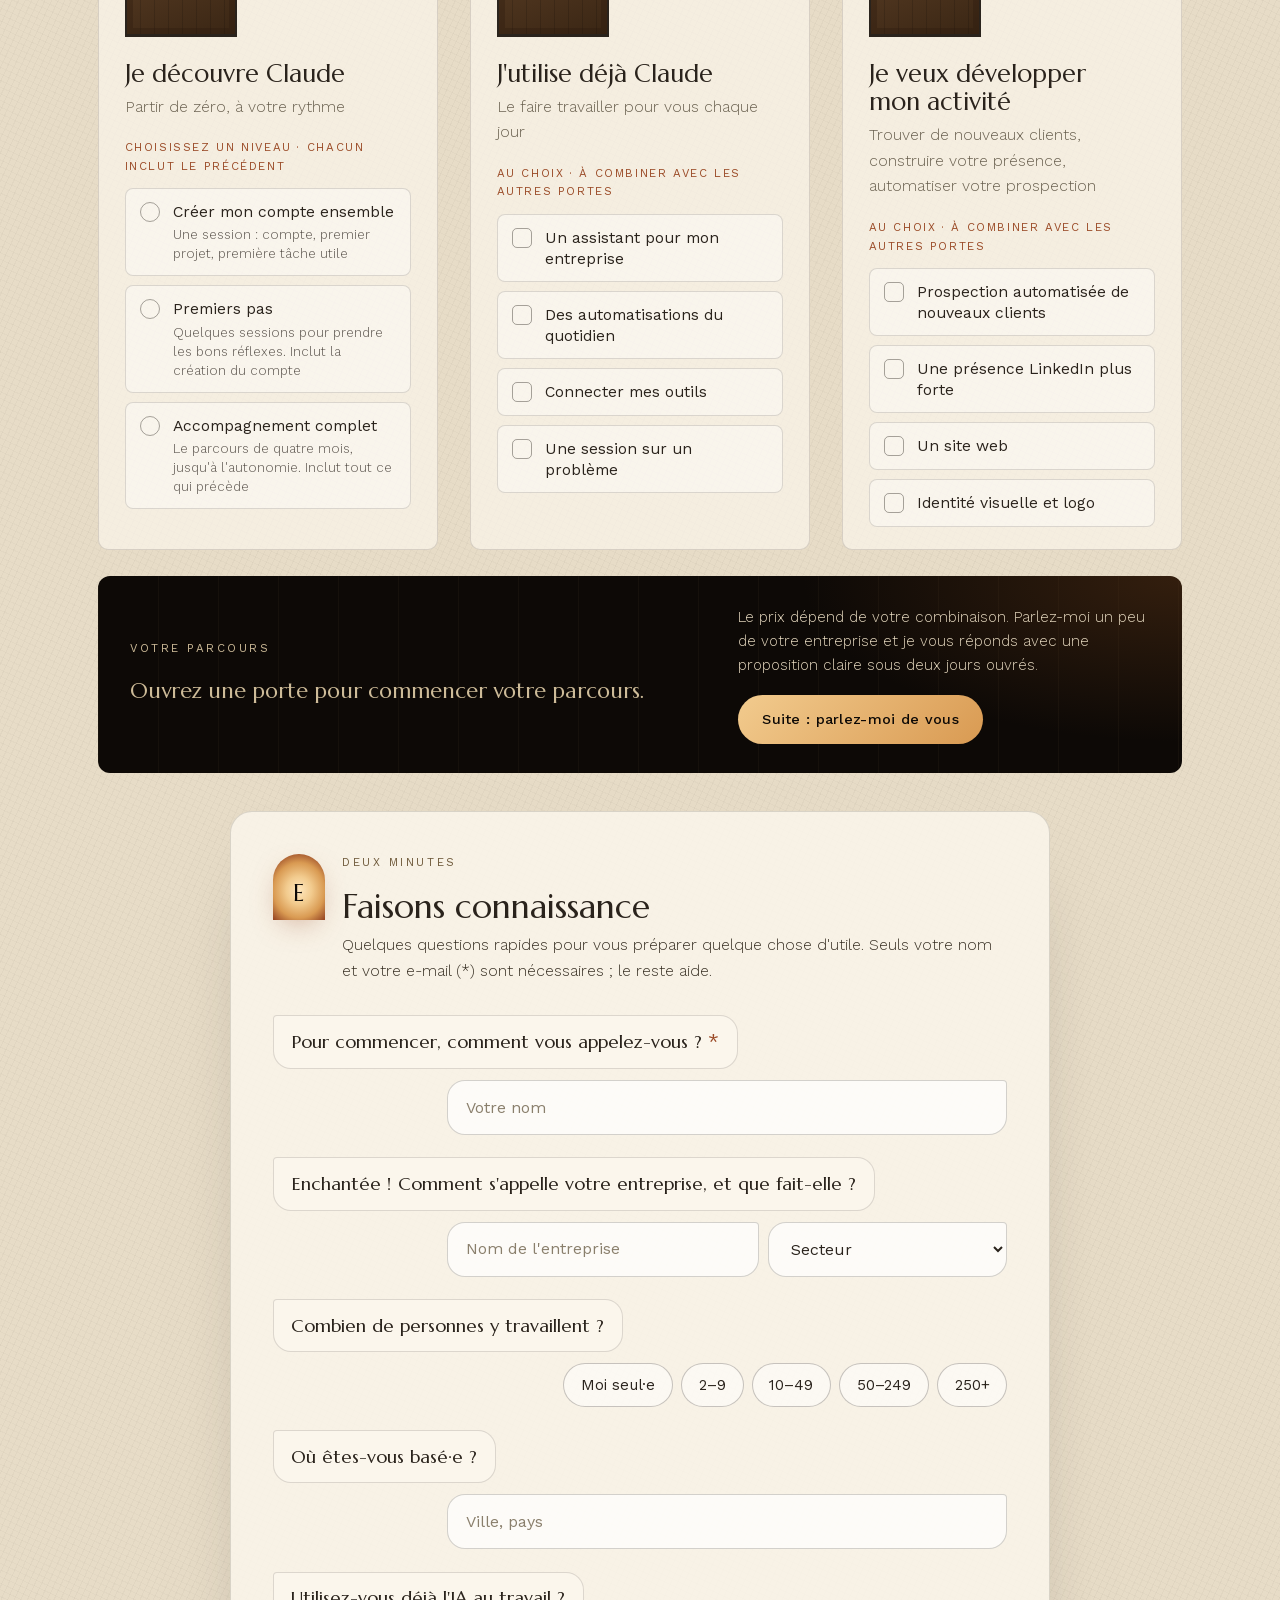
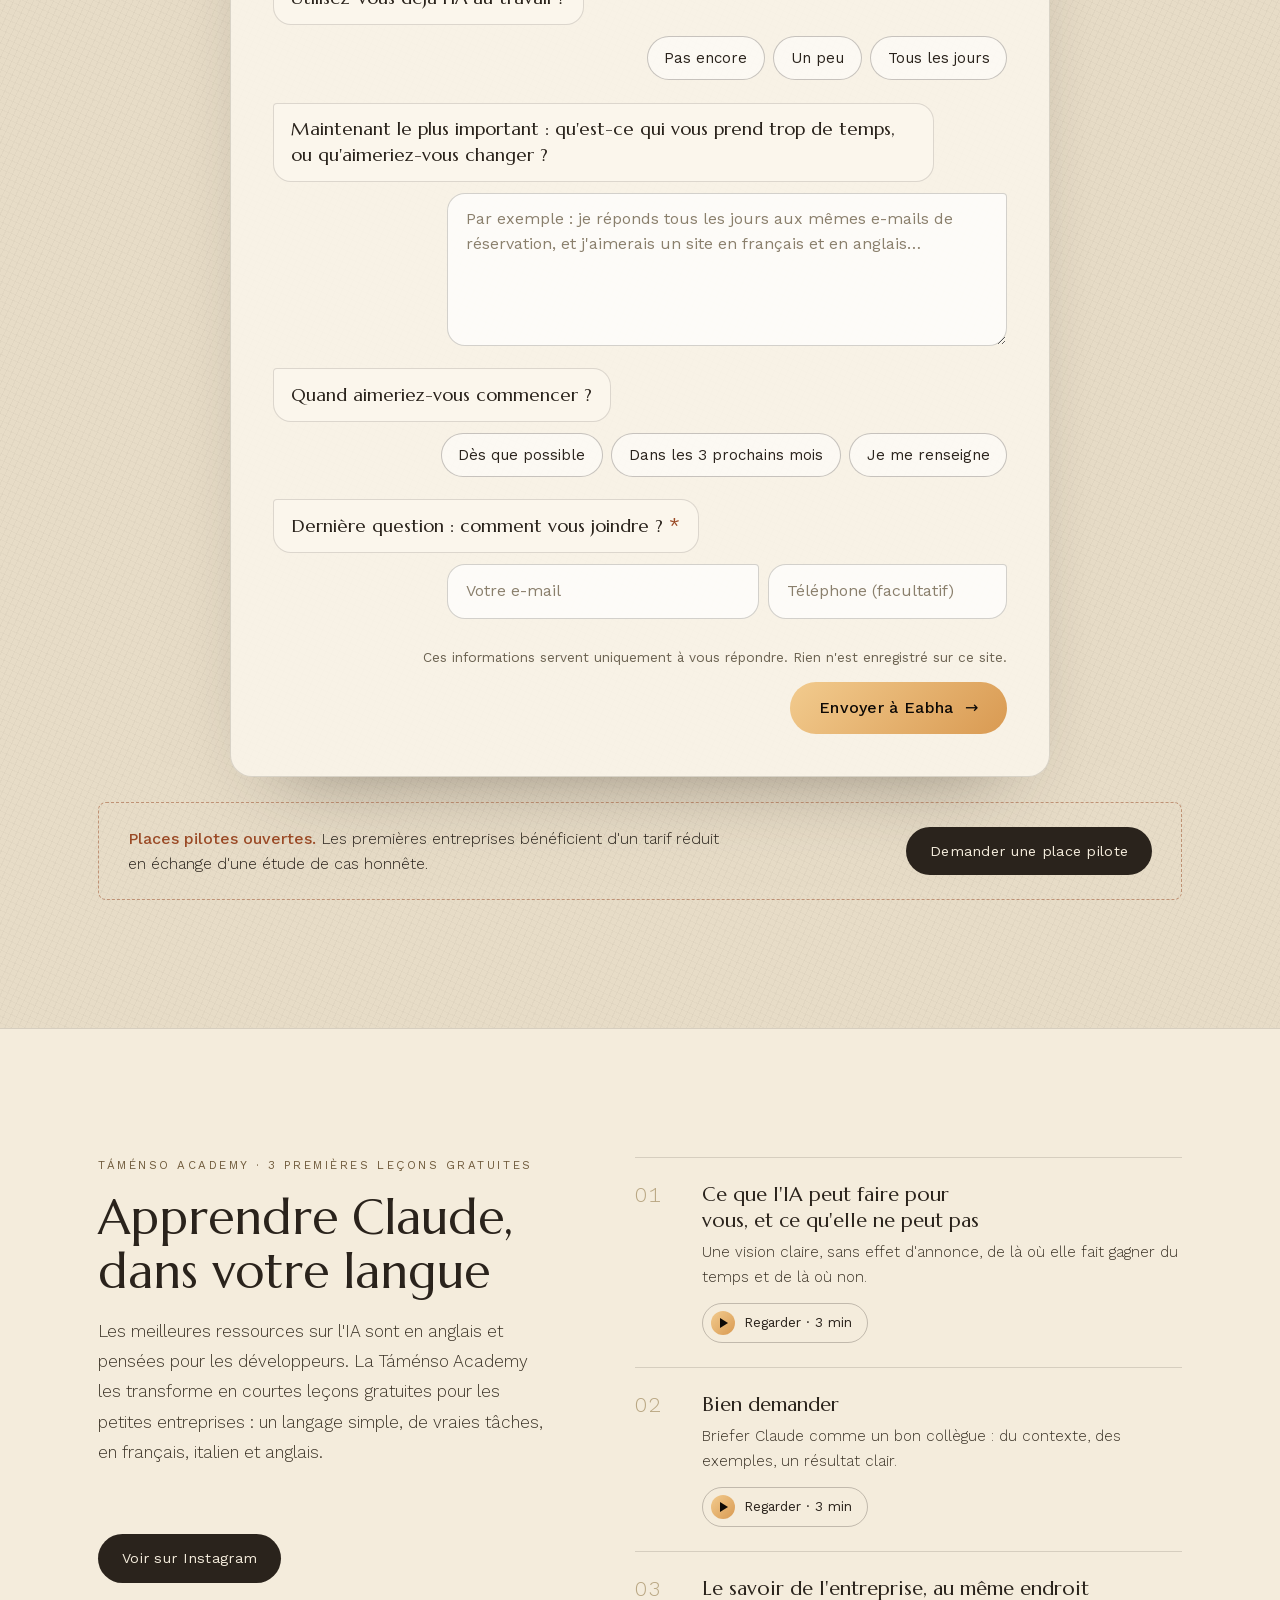
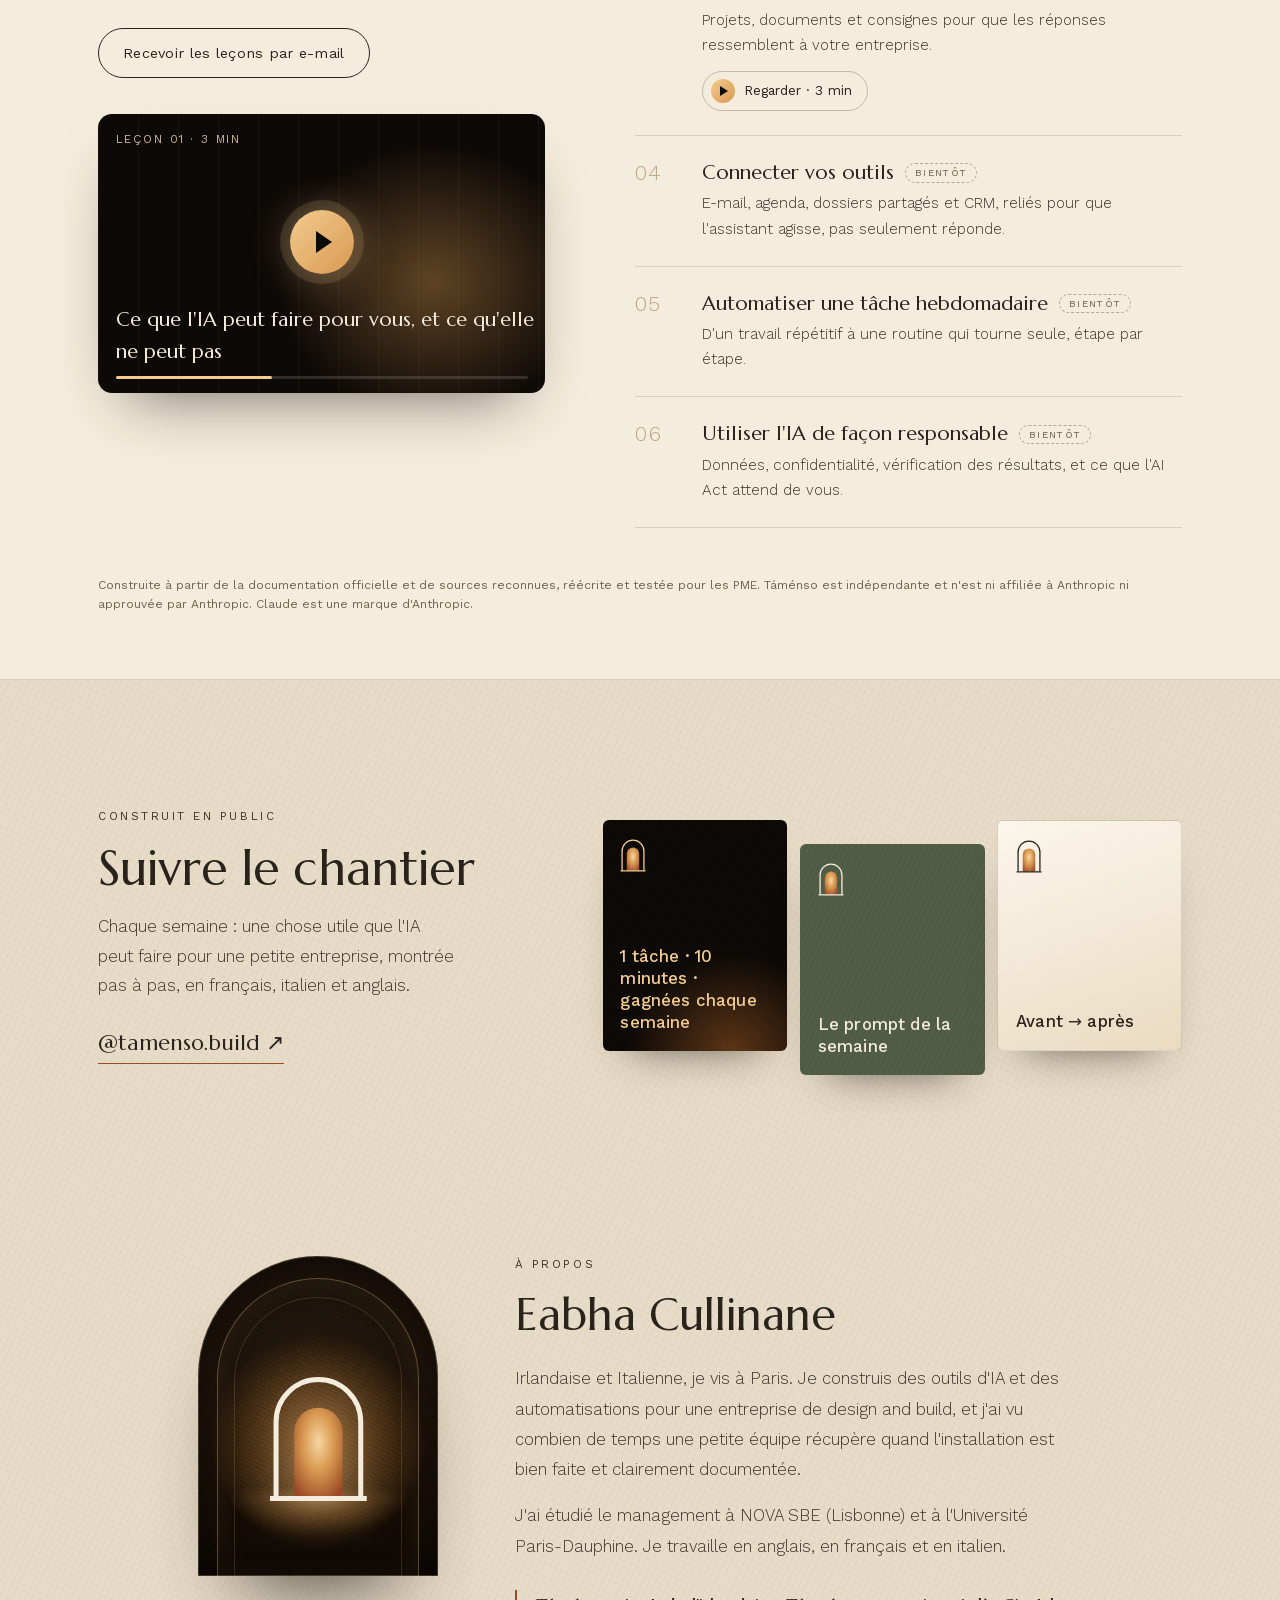
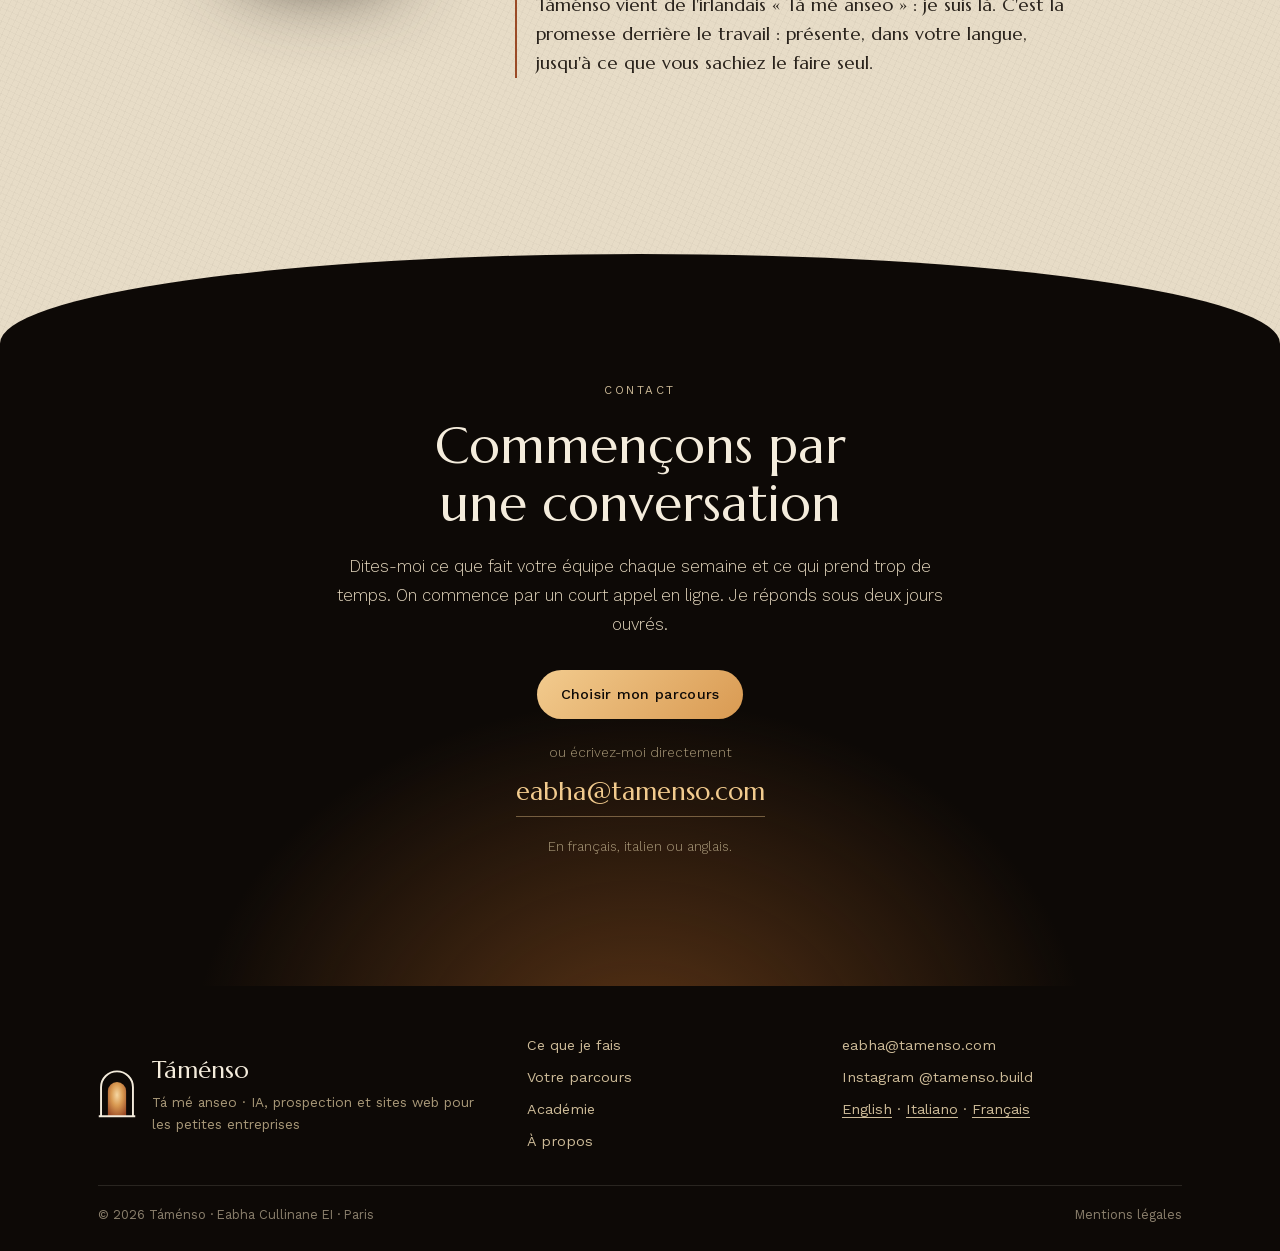
==== commit 57337b0a: "Academy: first 3 lessons (IT/FR/EN) with in-page lesson player Co-Authored-By: Claude Opus 5.5 <nore" ====
--- a/fr/index.html
+++ b/fr/index.html
@@ -335,27 +335,27 @@
   <section class="academy" id="academy" aria-labelledby="academy-h">
     <div class="academy-inner">
       <div class="section-head left reveal">
-        <p class="eyebrow">Táménso Academy · leçons gratuites</p>
+        <p class="eyebrow">Táménso Academy · 3 premières leçons gratuites</p>
         <h2 id="academy-h">Apprendre Claude, dans votre langue</h2>
         <p class="intro">Les meilleures ressources sur l&#x27;IA sont en anglais et pensées pour les développeurs. La Táménso Academy les transforme en courtes leçons gratuites pour les petites entreprises : un langage simple, de vraies tâches, en français, italien et anglais.</p>
         <div class="ctas">
           <a class="btn btn-ink" href="https://www.instagram.com/tamenso.build/" rel="noopener" target="_blank">Voir sur Instagram</a>
           <a class="btn btn-line" href="mailto:eabha@tamenso.com?subject=Le%C3%A7ons%20Academy">Recevoir les leçons par e-mail</a>
         </div>
-        <a class="video-frame" href="https://www.instagram.com/tamenso.build/" rel="noopener" target="_blank" aria-label="Voir sur Instagram">
-          <span class="vf-tag">Leçon 02 · 3 min</span>
+        <button type="button" class="video-frame" data-lesson="l1" aria-label="Regarder: Ce que l&#x27;IA peut faire pour vous, et ce qu&#x27;elle ne peut pas">
+          <span class="vf-tag">Leçon 01 · 3 min</span>
           <span class="vf-play" aria-hidden="true"></span>
-          <span class="vf-title">Bien demander</span>
+          <span class="vf-title">Ce que l&#x27;IA peut faire pour vous, et ce qu&#x27;elle ne peut pas</span>
           <span class="vf-bar" aria-hidden="true"><i></i></span>
-        </a>
+        </button>
       </div>
       <ol class="modules">
-        <li class="reveal"><span class="mod-n">01</span><div><h3>Ce que l&#x27;IA peut faire pour vous, et ce qu&#x27;elle ne peut pas</h3><p>Une vision claire, sans effet d&#x27;annonce, de là où elle fait gagner du temps et de là où non.</p></div></li>
-        <li class="reveal"><span class="mod-n">02</span><div><h3>Bien demander</h3><p>Briefer Claude comme un bon collègue : du contexte, des exemples, un résultat clair.</p></div></li>
-        <li class="reveal"><span class="mod-n">03</span><div><h3>Le savoir de l&#x27;entreprise, au même endroit</h3><p>Projets, documents et consignes pour que les réponses ressemblent à votre entreprise.</p></div></li>
-        <li class="reveal"><span class="mod-n">04</span><div><h3>Connecter vos outils</h3><p>E-mail, agenda, dossiers partagés et CRM, reliés pour que l&#x27;assistant agisse, pas seulement réponde.</p></div></li>
-        <li class="reveal"><span class="mod-n">05</span><div><h3>Automatiser une tâche hebdomadaire</h3><p>D&#x27;un travail répétitif à une routine qui tourne seule, étape par étape.</p></div></li>
-        <li class="reveal"><span class="mod-n">06</span><div><h3>Utiliser l&#x27;IA de façon responsable</h3><p>Données, confidentialité, vérification des résultats, et ce que l&#x27;AI Act attend de vous.</p></div></li>
+        <li class="reveal"><span class="mod-n">01</span><div><h3>Ce que l&#x27;IA peut faire pour vous, et ce qu&#x27;elle ne peut pas</h3><p>Une vision claire, sans effet d&#x27;annonce, de là où elle fait gagner du temps et de là où non.</p><button type="button" class="watch" data-lesson="l1"><span class="watch-play" aria-hidden="true"></span>Regarder · 3 min</button></div></li>
+        <li class="reveal"><span class="mod-n">02</span><div><h3>Bien demander</h3><p>Briefer Claude comme un bon collègue : du contexte, des exemples, un résultat clair.</p><button type="button" class="watch" data-lesson="l2"><span class="watch-play" aria-hidden="true"></span>Regarder · 3 min</button></div></li>
+        <li class="reveal"><span class="mod-n">03</span><div><h3>Le savoir de l&#x27;entreprise, au même endroit</h3><p>Projets, documents et consignes pour que les réponses ressemblent à votre entreprise.</p><button type="button" class="watch" data-lesson="l3"><span class="watch-play" aria-hidden="true"></span>Regarder · 3 min</button></div></li>
+        <li class="reveal mod-soon"><span class="mod-n">04</span><div><h3>Connecter vos outils <span class="soon">Bientôt</span></h3><p>E-mail, agenda, dossiers partagés et CRM, reliés pour que l&#x27;assistant agisse, pas seulement réponde.</p></div></li>
+        <li class="reveal mod-soon"><span class="mod-n">05</span><div><h3>Automatiser une tâche hebdomadaire <span class="soon">Bientôt</span></h3><p>D&#x27;un travail répétitif à une routine qui tourne seule, étape par étape.</p></div></li>
+        <li class="reveal mod-soon"><span class="mod-n">06</span><div><h3>Utiliser l&#x27;IA de façon responsable <span class="soon">Bientôt</span></h3><p>Données, confidentialité, vérification des résultats, et ce que l&#x27;AI Act attend de vous.</p></div></li>
       </ol>
     </div>
     <p class="disclaimer">Construite à partir de la documentation officielle et de sources reconnues, réécrite et testée pour les PME. Táménso est indépendante et n&#x27;est ni affiliée à Anthropic ni approuvée par Anthropic. Claude est une marque d&#x27;Anthropic.</p>
@@ -406,6 +406,28 @@
   </section>
 
 </main>
+
+
+<!-- ============ LESSON PLAYER ============ -->
+<div class="player" id="player" role="dialog" aria-modal="true" aria-labelledby="pl-title" hidden
+     data-copy="Copier" data-copied="Copié" data-before="Avant" data-after="Après"
+     data-example="Exemple" data-lesson="Leçon" data-next="Leçon suivante">
+  <div class="pl-shell">
+    <div class="pl-top">
+      <p class="pl-meta"><svg class="pl-mark" aria-hidden="true"><use href="#mark"/></svg><span id="pl-title"></span></p>
+      <button type="button" class="pl-close" aria-label="Fermer">×</button>
+    </div>
+    <div class="pl-bars" aria-hidden="true"></div>
+    <div class="pl-stage" aria-live="polite"></div>
+    <div class="pl-controls">
+      <button type="button" class="pl-btn pl-prev" aria-label="Précédent">←</button>
+      <button type="button" class="pl-btn pl-toggle" aria-label="Pause" data-play="Lecture" data-pause="Pause"><span class="pl-icon"></span></button>
+      <button type="button" class="pl-btn pl-next" aria-label="Suivant">→</button>
+      <span class="pl-count"></span>
+    </div>
+  </div>
+</div>
+<script type="application/json" id="lessons-data">[{"id": "l1", "n": "01", "mins": 3, "title": "Ce que l'IA peut faire pour vous, et ce qu'elle ne peut pas", "slides": [{"t": "title", "h": "Ce que l'IA peut faire pour vous, et ce qu'elle ne peut pas", "p": "Trois minutes pour savoir où Claude vous fait gagner du temps, et où vous gardez la main."}, {"t": "text", "h": "Imaginez un assistant rapide et cultivé, fait pour les mots", "p": "Claude lit, écrit, résume, traduit et classe les textes très bien. Tout ce que votre équipe fait avec des e-mails, des documents et des messages est un bon point de départ."}, {"t": "list", "h": "Où il fait gagner du temps dès cette semaine", "items": ["Les réponses aux questions que vous recevez tous les jours", "Cartes, fiches produits et posts en trois langues", "Premiers jets de devis et de propositions", "Des notes de réunion transformées en liste de tâches"]}, {"t": "list", "h": "Ce qu'il ne peut pas faire seul", "items": ["Connaître vos prix, vos clients ou vos stocks si vous ne les lui donnez pas", "Avoir toujours raison : il peut sembler sûr de lui et se tromper", "Décider à votre place : le dernier mot reste le vôtre"]}, {"t": "example", "h": "Traitez-le comme le brouillon d'un nouveau collègue", "p": "Relisez avant d'envoyer. Vérifiez les chiffres, les noms, les dates et tout ce que vous ne voudriez pas rater.", "ex": "40 e-mails fournisseurs → un résumé d'une page : ce qui est en retard, ce qui a changé, ce qui attend une réponse. Vous le vérifiez en 5 minutes au lieu de lire pendant une heure."}, {"t": "prompt", "h": "À vous", "p": "Collez quelques vrais e-mails reçus cette semaine et utilisez ceci :", "prompt": "Voici 5 e-mails reçus cette semaine. Regroupe-les par sujet, dis-moi lesquels demandent une réponse aujourd'hui et rédige pour chacun une réponse courte, chaleureuse et professionnelle."}, {"t": "end", "h": "En une ligne", "p": "Claude rédige, classe et traduit ; vous vérifiez et décidez. Prochaine leçon : bien demander."}]}, {"id": "l2", "n": "02", "mins": 3, "title": "Bien demander", "slides": [{"t": "title", "h": "Bien demander", "p": "La qualité de la réponse dépend de la qualité de la demande. Voici comment briefer Claude comme un bon collègue."}, {"t": "list", "h": "Une bonne demande a quatre parties", "items": ["Le contexte : qui vous êtes, pour qui c'est", "La tâche : ce que vous voulez, précisément", "Les limites : longueur, ton, langue", "Un exemple de ce que vous aimez"]}, {"t": "compare", "h": "Avant et après", "before": "Écris une description pour la carte.", "after": "Je tiens une trattoria familiale à Bologne. Écris 3 descriptions pour la carte (20 mots maximum chacune) pour nos tagliatelle al ragù, en italien et en anglais. Chaleureux, pas pompeux. En voici une que nous aimons : « Le ragù du dimanche de la nonna, mijoté six heures. »"}, {"t": "text", "h": "Puis répondez-lui", "p": "La première réponse est un point de départ. Dites « plus court », « plus formel », « donne-moi trois options » ou « garde la deuxième et change la fin ». Deux ou trois échanges suffisent en général."}, {"t": "list", "h": "De petites habitudes qui aident", "items": ["Collez la vraie matière : l'e-mail, la grille tarifaire, les notes", "Demandez-lui de vous poser des questions s'il manque quelque chose", "Dites ce qu'il faut éviter, pas seulement ce que vous voulez"]}, {"t": "prompt", "h": "À vous", "p": "Choisissez un texte que vous écrivez souvent et complétez les crochets :", "prompt": "Je dirige [votre entreprise] à [ville]. Écris [quoi] pour [qui], en [langue], [longueur] maximum. Le ton doit être [ton]. Voici un exemple que nous aimons : [coller]. Avant de commencer, pose-moi toutes les questions nécessaires."}, {"t": "end", "h": "En une ligne", "p": "Contexte, tâche, limites, exemple, puis on affine ensemble. Prochaine leçon : donner une fois pour toutes à Claude le savoir de votre entreprise."}]}, {"id": "l3", "n": "03", "mins": 3, "title": "Le savoir de l'entreprise, au même endroit", "slides": [{"t": "title", "h": "Le savoir de l'entreprise, au même endroit", "p": "Arrêtez de réexpliquer votre entreprise à chaque conversation."}, {"t": "text", "h": "Les Projets : une pièce pour chaque partie de votre travail", "p": "Dans Claude, un Projet contient des documents et des consignes que vous définissez une seule fois. Chaque conversation à l'intérieur les connaît déjà."}, {"t": "list", "h": "Quoi y mettre", "items": ["Grille tarifaire, horaires, conditions", "Les questions les plus fréquentes et les bonnes réponses", "Des exemples de textes dans votre ton", "Carte, catalogue ou description des services"]}, {"t": "example", "h": "Écrivez les consignes une fois", "p": "Des règles courtes et claires marchent le mieux.", "ex": "Tu réponds au nom de l'équipe de la Trattoria Da Giulia. Réponds dans la langue du client. Sois chaleureux et bref. Ne confirme jamais toi-même une réservation : propose des horaires et dis que nous confirmerons dans l'heure."}, {"t": "list", "h": "Pour que ça reste utile", "items": ["Un projet par domaine : clients, fournisseurs, marketing", "Mettez à jour les documents quand les prix ou les horaires changent", "Gardez les données confidentielles à l'écart, sauf si votre offre et vos règles le permettent"]}, {"t": "prompt", "h": "À vous", "p": "Créez un projet « Réponses clients », ajoutez votre FAQ et vos tarifs, collez les consignes ci-dessus, puis testez avec un vrai message :", "prompt": "Un client a écrit ceci : [coller]. Rédige notre réponse avec les informations du projet. Dis-moi s'il manque quelque chose dans nos documents."}, {"t": "end", "h": "En une ligne", "p": "Posez votre savoir une fois, et chaque réponse part de votre entreprise. C'est la base de tout le reste."}]}]</script>
 
 <footer class="site-footer">
   <div class="foot-brand">
--- a/styles.css
+++ b/styles.css
@@ -856,3 +856,96 @@
 .about-mark { position: relative; z-index: 4; animation: doorBreathe 6s ease-in-out infinite; }
 @keyframes doorBreathe { 50% { filter: drop-shadow(0 0 28px #F2CB8Eaa) brightness(1.08); } }
 @media (prefers-reduced-motion: reduce) { .aa-grain, .aa-dust i, .about-mark { animation: none; } }
+
+/* ---------------- ACADEMY: watch buttons ---------------- */
+.watch {
+  margin-top: .8rem; display: inline-flex; align-items: center; gap: .55rem; cursor: pointer;
+  font: inherit; font-size: .85rem; color: var(--ink); background: none;
+  border: 1px solid #2A231C40; border-radius: 999px; padding: .45rem .95rem .45rem .5rem; min-height: 40px;
+  transition: background .25s ease, color .25s ease, border-color .25s ease;
+}
+.watch:hover { background: var(--ink); color: var(--glow); border-color: var(--ink); }
+.watch-play { width: 24px; height: 24px; border-radius: 50%; background: linear-gradient(135deg, var(--glow), var(--amber)); position: relative; }
+.watch-play::after { content: ""; position: absolute; left: 9px; top: 7px; border-left: 8px solid var(--night); border-top: 5px solid transparent; border-bottom: 5px solid transparent; }
+.mod-soon { opacity: .6; }
+.soon { font-family: var(--body); font-size: .62rem; letter-spacing: .14em; text-transform: uppercase; border: 1px dashed #2A231C55; border-radius: 999px; padding: .2rem .55rem; vertical-align: middle; margin-left: .3rem; color: var(--muted); }
+button.video-frame { width: 100%; border: 0; padding: 0; cursor: pointer; font: inherit; text-align: left; }
+
+/* ---------------- LESSON PLAYER ---------------- */
+.player {
+  position: fixed; inset: 0; z-index: 100; display: grid; place-items: center; padding: clamp(.6rem, 3vw, 2rem);
+  background: #0D0906e8; backdrop-filter: blur(8px);
+  animation: plIn .35s ease;
+}
+.player[hidden] { display: none !important; }
+@keyframes plIn { from { opacity: 0; } }
+.pl-shell {
+  width: min(1040px, 100%); max-height: 100%; display: flex; flex-direction: column; gap: 1rem;
+  color: var(--cream);
+}
+.pl-top { display: flex; justify-content: space-between; align-items: center; gap: 1rem; }
+.pl-meta { display: flex; align-items: center; gap: .7rem; font-size: .85rem; letter-spacing: .08em; color: #CDBB98; }
+.pl-mark { width: 18px; height: 24px; color: var(--cream); flex: none; }
+.pl-close { width: 44px; height: 44px; border-radius: 50%; border: 1px solid #F4ECDC40; background: none; color: var(--cream); font-size: 1.5rem; cursor: pointer; }
+.pl-close:hover { border-color: var(--glow); color: var(--glow); }
+.pl-bars { display: flex; gap: 6px; }
+.pl-bars span { flex: 1; height: 3px; border-radius: 3px; background: #F4ECDC26; overflow: hidden; position: relative; }
+.pl-bars span i { position: absolute; inset: 0; width: 0; background: var(--glow); }
+.pl-bars span.done i { width: 100%; }
+.pl-stage {
+  position: relative; overflow: auto; aspect-ratio: 16 / 9; max-height: 70vh; border-radius: 18px;
+  background:
+    radial-gradient(ellipse 45% 65% at 85% 110%, #6A3E1A 0%, transparent 70%),
+    repeating-linear-gradient(90deg, #F2CB8E08 0 1px, transparent 1px 64px),
+    #120C07;
+  box-shadow: inset 0 0 0 1px #F2CB8E26, 0 50px 100px -40px #000;
+  padding: clamp(1.4rem, 5vw, 4rem);
+  display: flex; flex-direction: column; justify-content: center;
+}
+.pl-stage::after {
+  content: ""; position: absolute; right: clamp(1rem, 4vw, 3rem); bottom: 0; width: clamp(70px, 12vw, 140px); aspect-ratio: 3 / 4;
+  border: 1px solid #F2CB8E40; border-bottom: 0; border-radius: 999px 999px 0 0; pointer-events: none;
+  background: radial-gradient(ellipse 60% 50% at 50% 70%, #F2CB8E30, transparent 70%);
+}
+.slide { max-width: 780px; animation: slideIn .6s cubic-bezier(.2,.7,.2,1); position: relative; z-index: 1; }
+@keyframes slideIn { from { opacity: 0; transform: translateY(14px); } }
+.slide .k { font-size: .75rem; letter-spacing: .2em; text-transform: uppercase; color: var(--glow); margin-bottom: 1rem; }
+.slide h3 { font-size: clamp(1.6rem, 4vw, 3rem); line-height: 1.1; margin-bottom: 1.1rem; color: #FFF4E2; }
+.slide.is-title h3 { font-size: clamp(2rem, 5.5vw, 4rem); background: linear-gradient(180deg, #FFF6E6 10%, var(--glow) 75%, var(--amber)); -webkit-background-clip: text; background-clip: text; color: transparent; }
+.slide p { font-weight: 300; font-size: clamp(1rem, 1.8vw, 1.3rem); line-height: 1.6; color: #E9DDC6; max-width: 46ch; }
+.slide ul { list-style: none; padding: 0; margin: .4rem 0 0; display: grid; gap: .7rem; }
+.slide li { font-size: clamp(1rem, 1.8vw, 1.25rem); line-height: 1.45; padding-left: 1.6rem; position: relative; color: #F4ECDC; opacity: 0; animation: liIn .5s ease forwards; }
+.slide li::before { content: ""; position: absolute; left: 0; top: .55em; width: 10px; height: 13px; border: 1.5px solid var(--glow); border-bottom: 0; border-radius: 6px 6px 0 0; }
+.slide li:nth-child(1) { animation-delay: .25s; } .slide li:nth-child(2) { animation-delay: .7s; } .slide li:nth-child(3) { animation-delay: 1.15s; } .slide li:nth-child(4) { animation-delay: 1.6s; }
+@keyframes liIn { from { opacity: 0; transform: translateX(-8px); } to { opacity: 1; transform: none; } }
+.box { margin-top: 1.2rem; border-radius: 12px; padding: 1rem 1.2rem; font-size: clamp(.95rem, 1.6vw, 1.1rem); line-height: 1.55; max-width: 62ch; }
+.box small { display: block; font-size: .7rem; letter-spacing: .18em; text-transform: uppercase; margin-bottom: .4rem; }
+.box-ex { background: #F4ECDC12; border: 1px solid #F4ECDC26; color: #F4ECDC; }
+.box-ex small { color: #CDBB98; }
+.cmp { display: grid; grid-template-columns: minmax(0, .8fr) minmax(0, 1.2fr); gap: .8rem; max-width: 820px; }
+.box-before { background: #9A4A2622; border: 1px solid #9A4A2666; color: #E9DDC6; }
+.box-before s { text-decoration-color: #E08A5Eaa; }
+.box-before small { color: #E08A5E; text-decoration: none; display: block; }
+.box-after { background: #F2CB8E1a; border: 1px solid #F2CB8E66; color: #FFF4E2; }
+.box-after small { color: var(--glow); }
+.prompt-box { position: relative; background: #0B0704; border: 1px solid #F2CB8E55; font-family: ui-monospace, "SF Mono", Menlo, monospace; font-size: clamp(.85rem, 1.4vw, 1rem); color: #FFE7BD; padding-right: 6.5rem; }
+.copy-btn { position: absolute; top: .7rem; right: .7rem; font: inherit; font-family: var(--body); font-size: .8rem; background: linear-gradient(135deg, var(--glow), var(--amber)); color: var(--night); border: 0; border-radius: 999px; padding: .45rem .9rem; cursor: pointer; }
+.next-lesson { margin-top: 1.6rem; }
+.pl-controls { display: flex; align-items: center; gap: .6rem; justify-content: center; }
+.pl-btn { width: 48px; height: 48px; border-radius: 50%; border: 1px solid #F4ECDC40; background: none; color: var(--cream); font-size: 1.1rem; cursor: pointer; display: grid; place-items: center; }
+.pl-btn:hover { border-color: var(--glow); color: var(--glow); }
+.pl-toggle { width: 58px; height: 58px; background: linear-gradient(135deg, var(--glow), var(--amber)); border: 0; color: var(--night); }
+.pl-icon { width: 14px; height: 16px; border-left: 4px solid var(--night); border-right: 4px solid var(--night); }
+.pl-toggle.paused .pl-icon { border-right: 0; border-left: 14px solid var(--night); border-top: 8px solid transparent; border-bottom: 8px solid transparent; width: 0; height: 0; margin-left: 4px; }
+.pl-controls { position: relative; }
+.pl-count { position: absolute; right: 0; font-size: .8rem; color: #A89878; font-variant-numeric: tabular-nums; }
+@media (max-width: 700px) {
+  .pl-stage { aspect-ratio: auto; min-height: 62vh; max-height: 72vh; justify-content: flex-start; }
+  .cmp { grid-template-columns: 1fr; }
+  .pl-count { display: none; }
+  .prompt-box { padding-right: 1.2rem; padding-top: 3rem; }
+}
+@media (prefers-reduced-motion: reduce) { .slide, .slide li { animation: none; opacity: 1; } }
+body.pl-open { overflow: hidden; }
+
+body.pl-open .float-cta { display: none !important; }
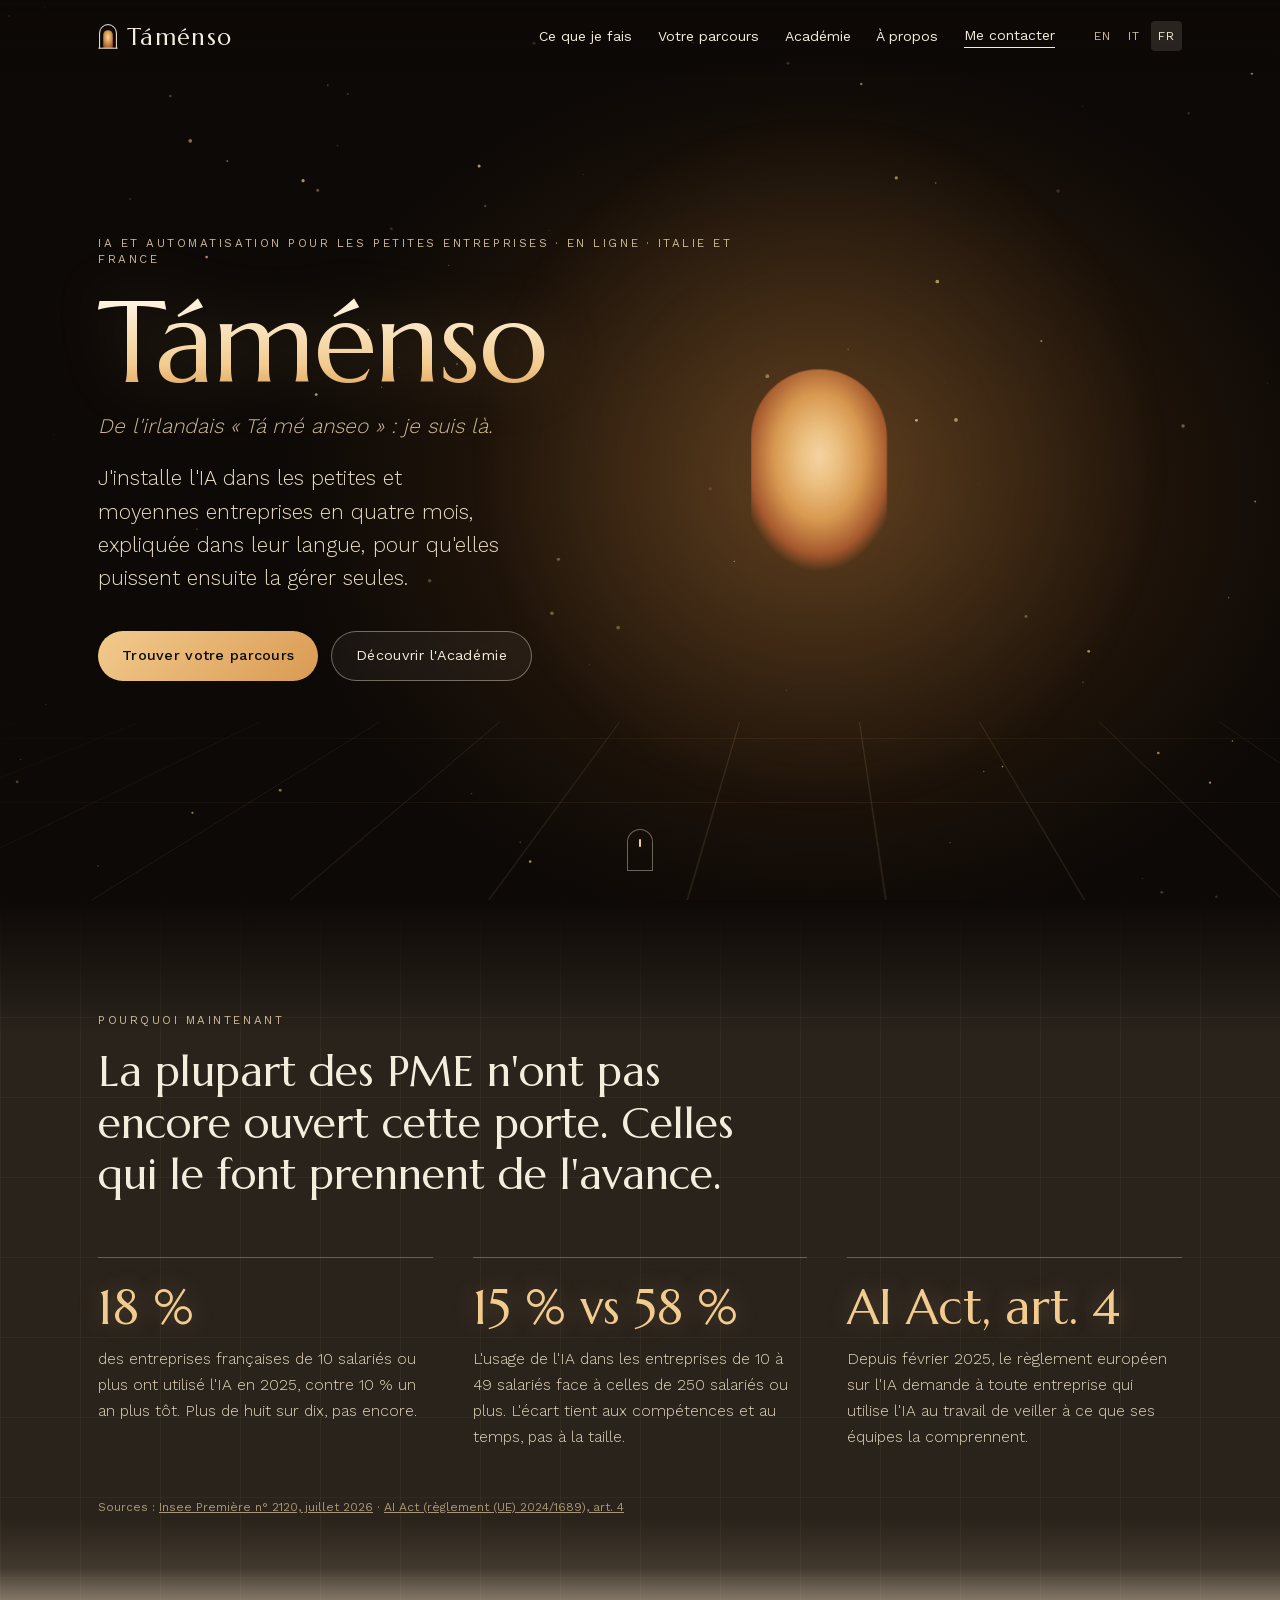
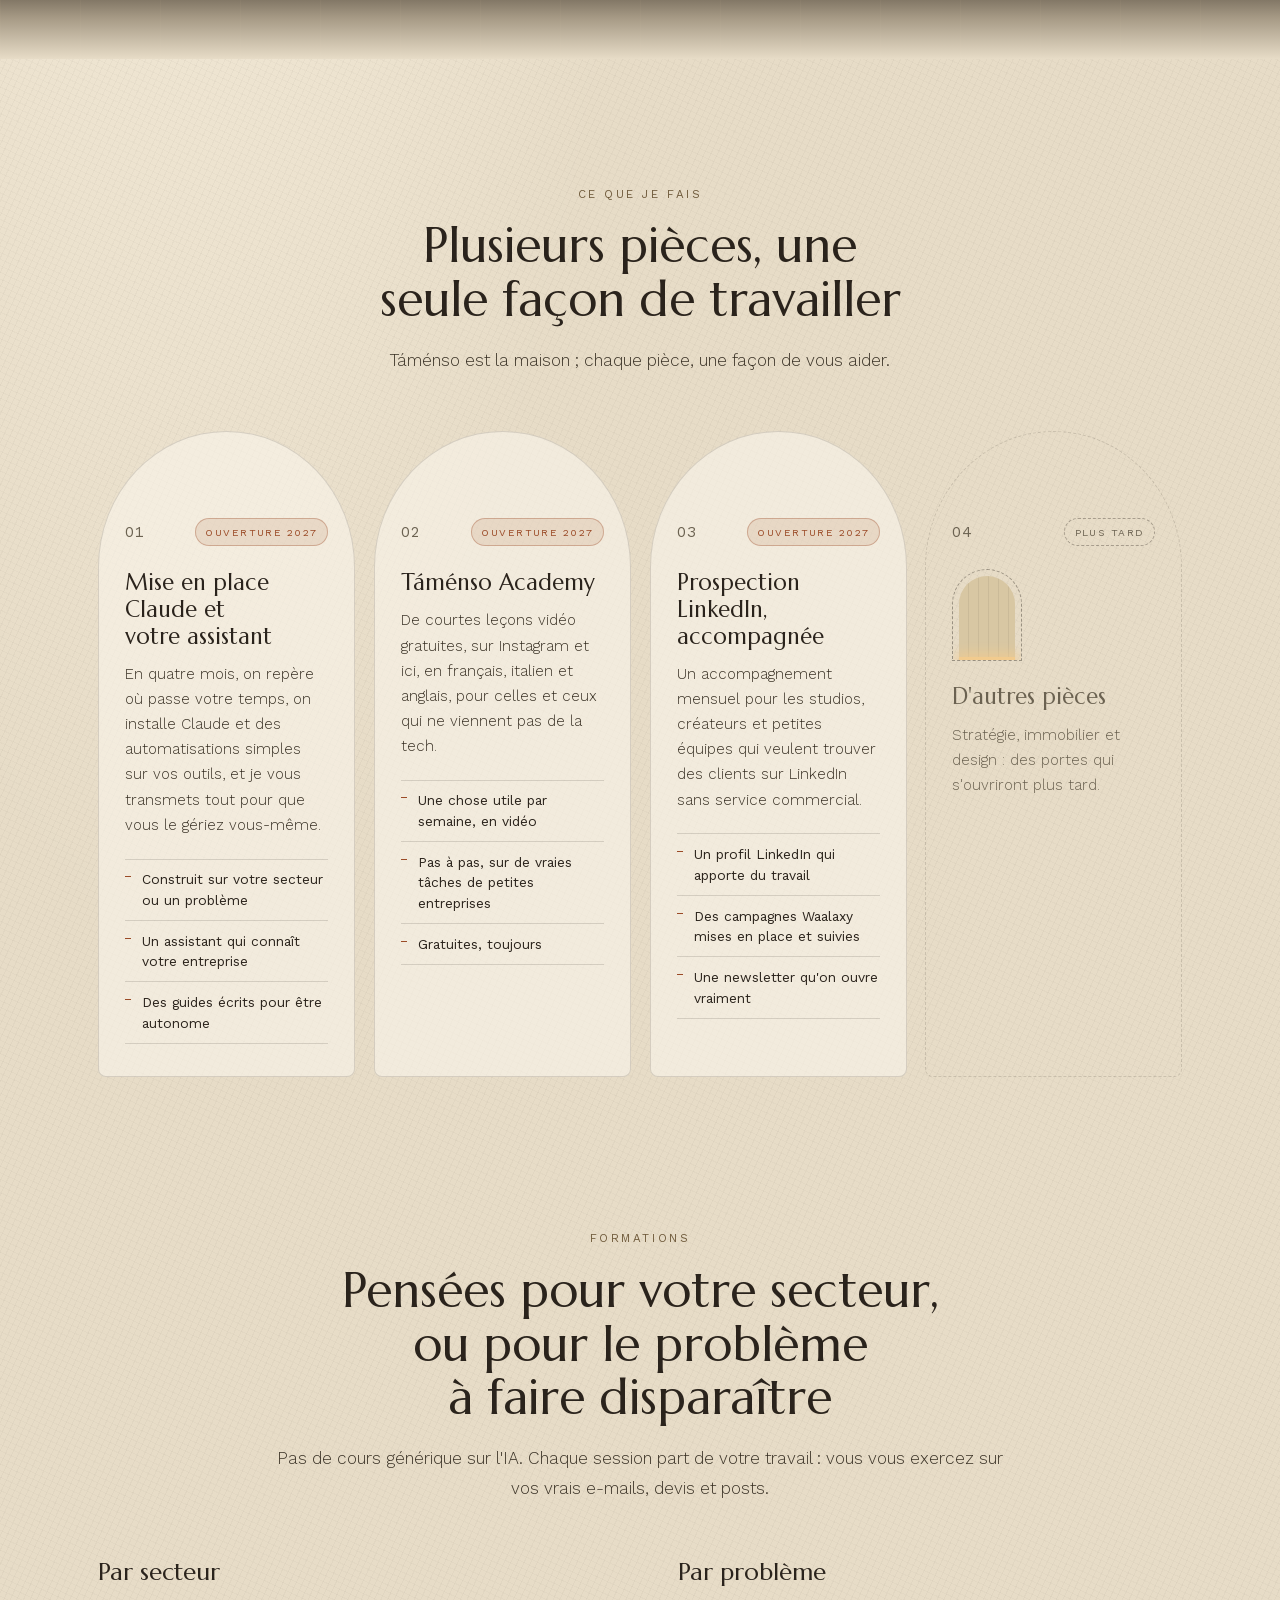
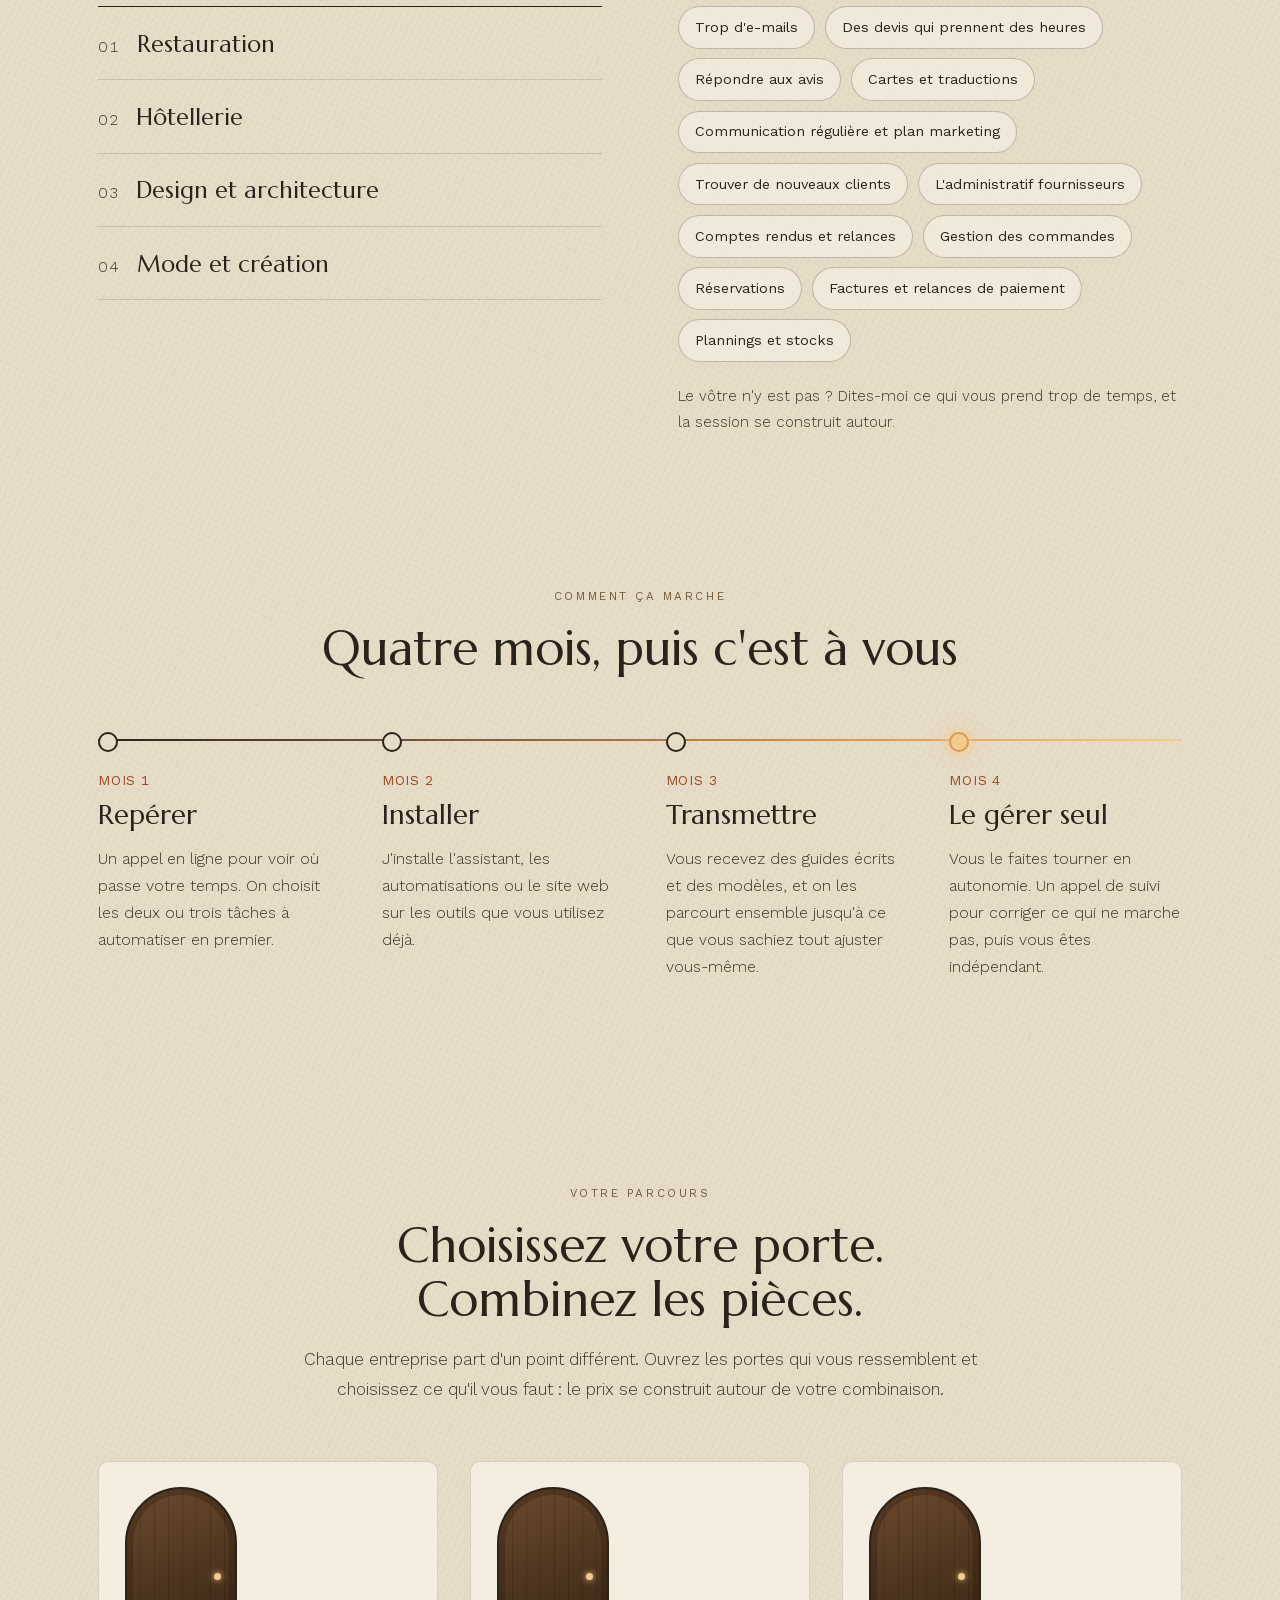
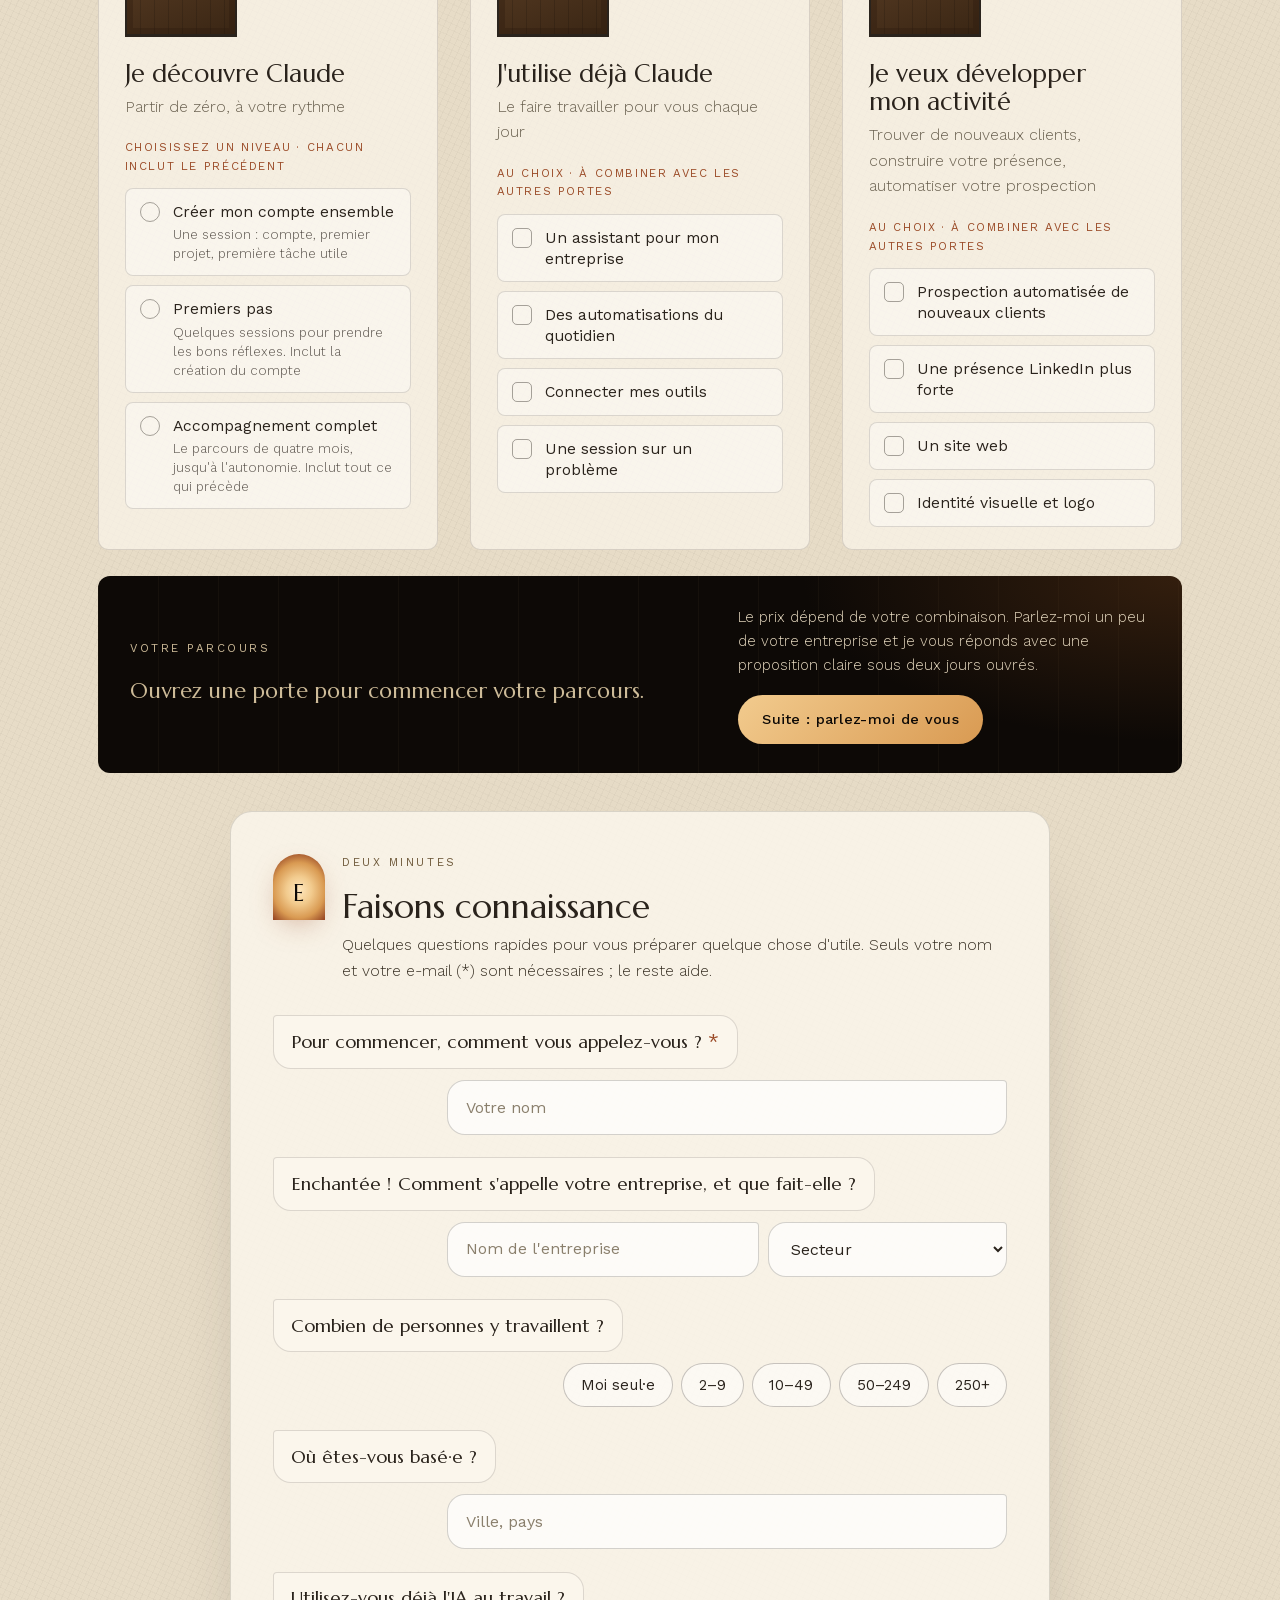
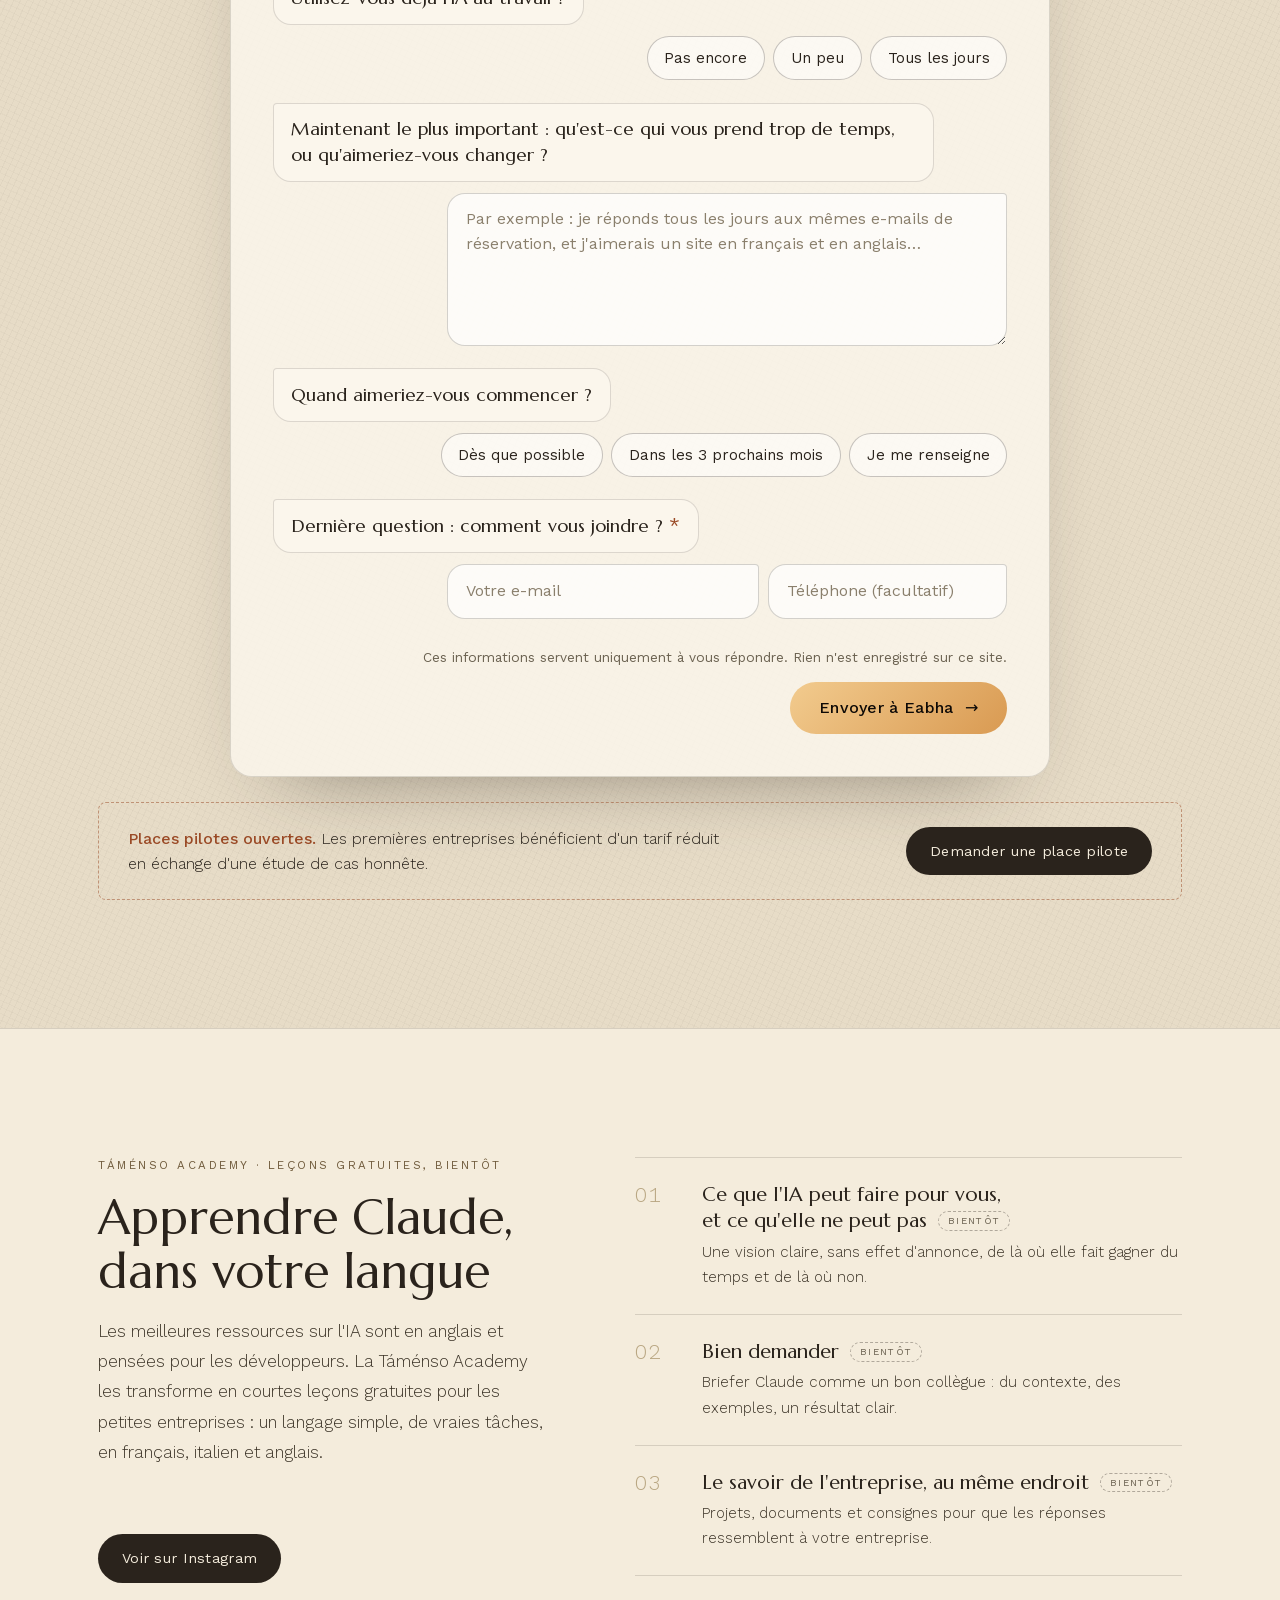
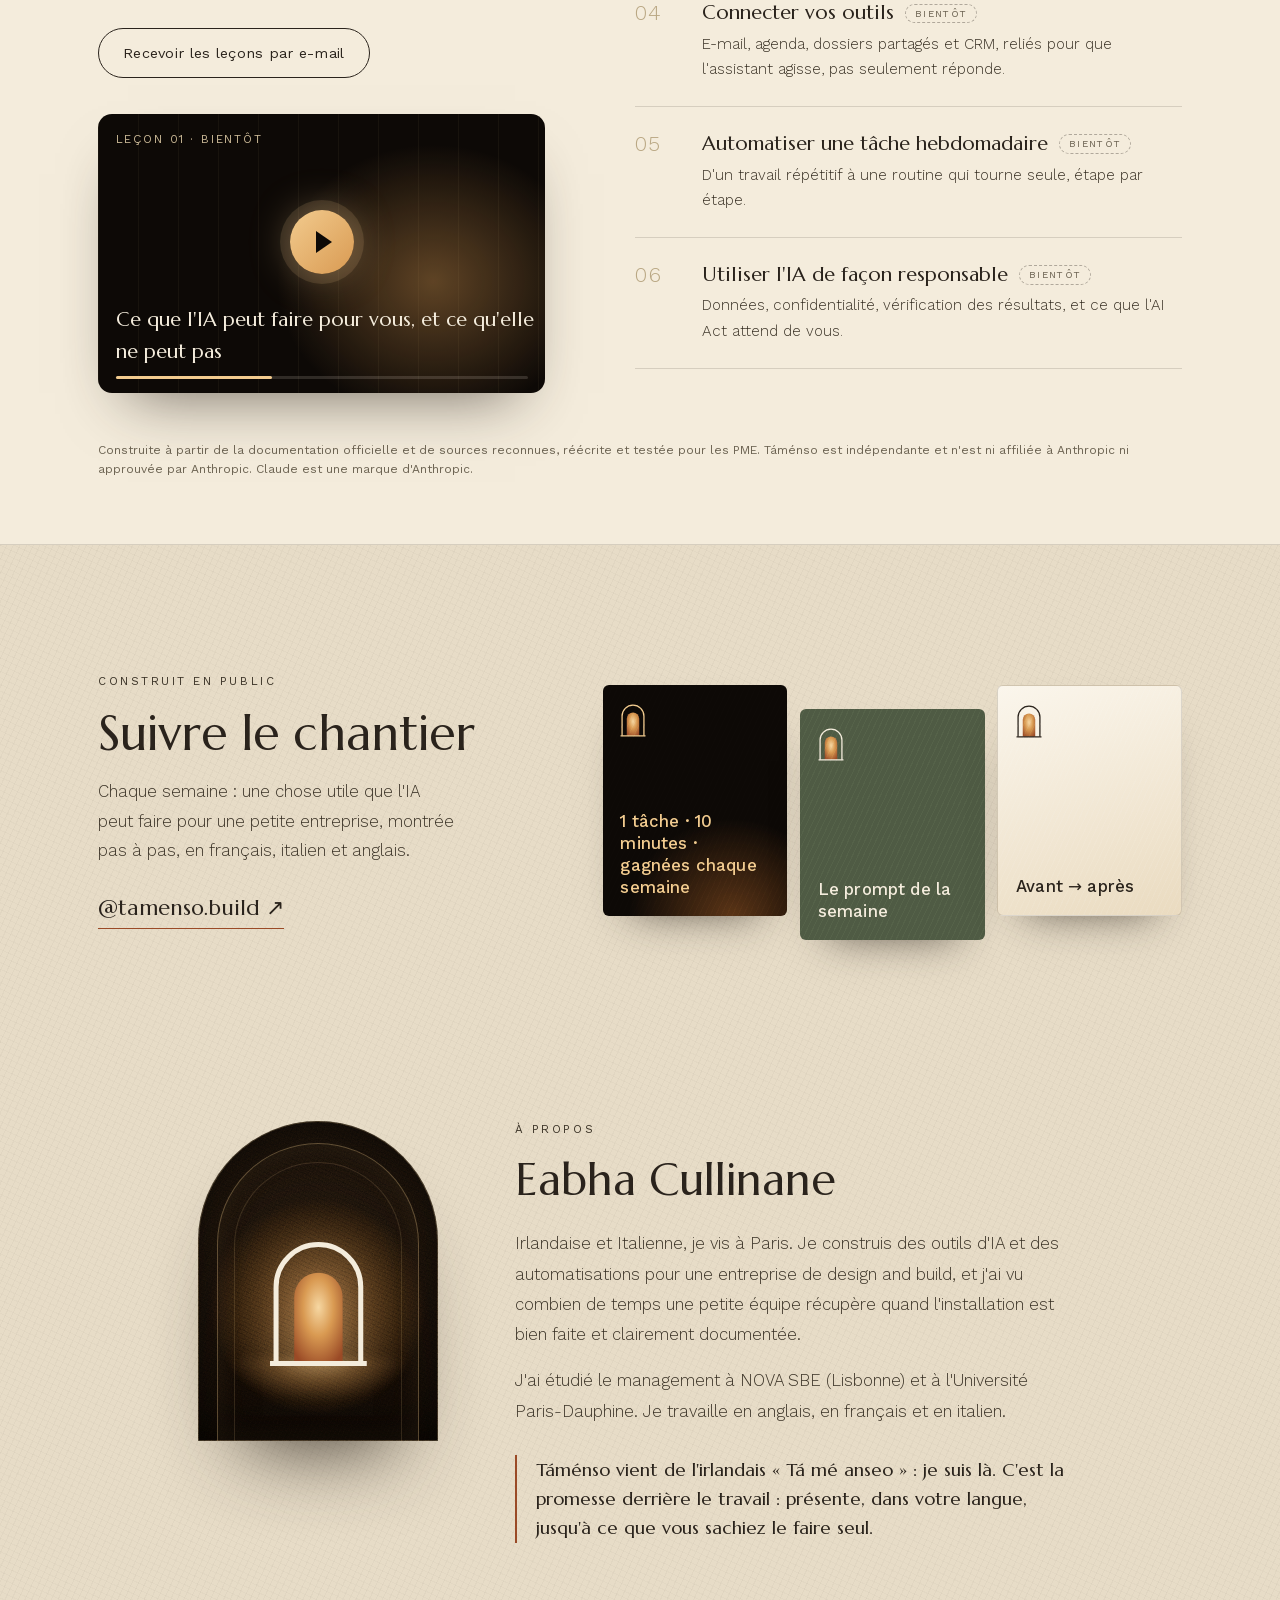
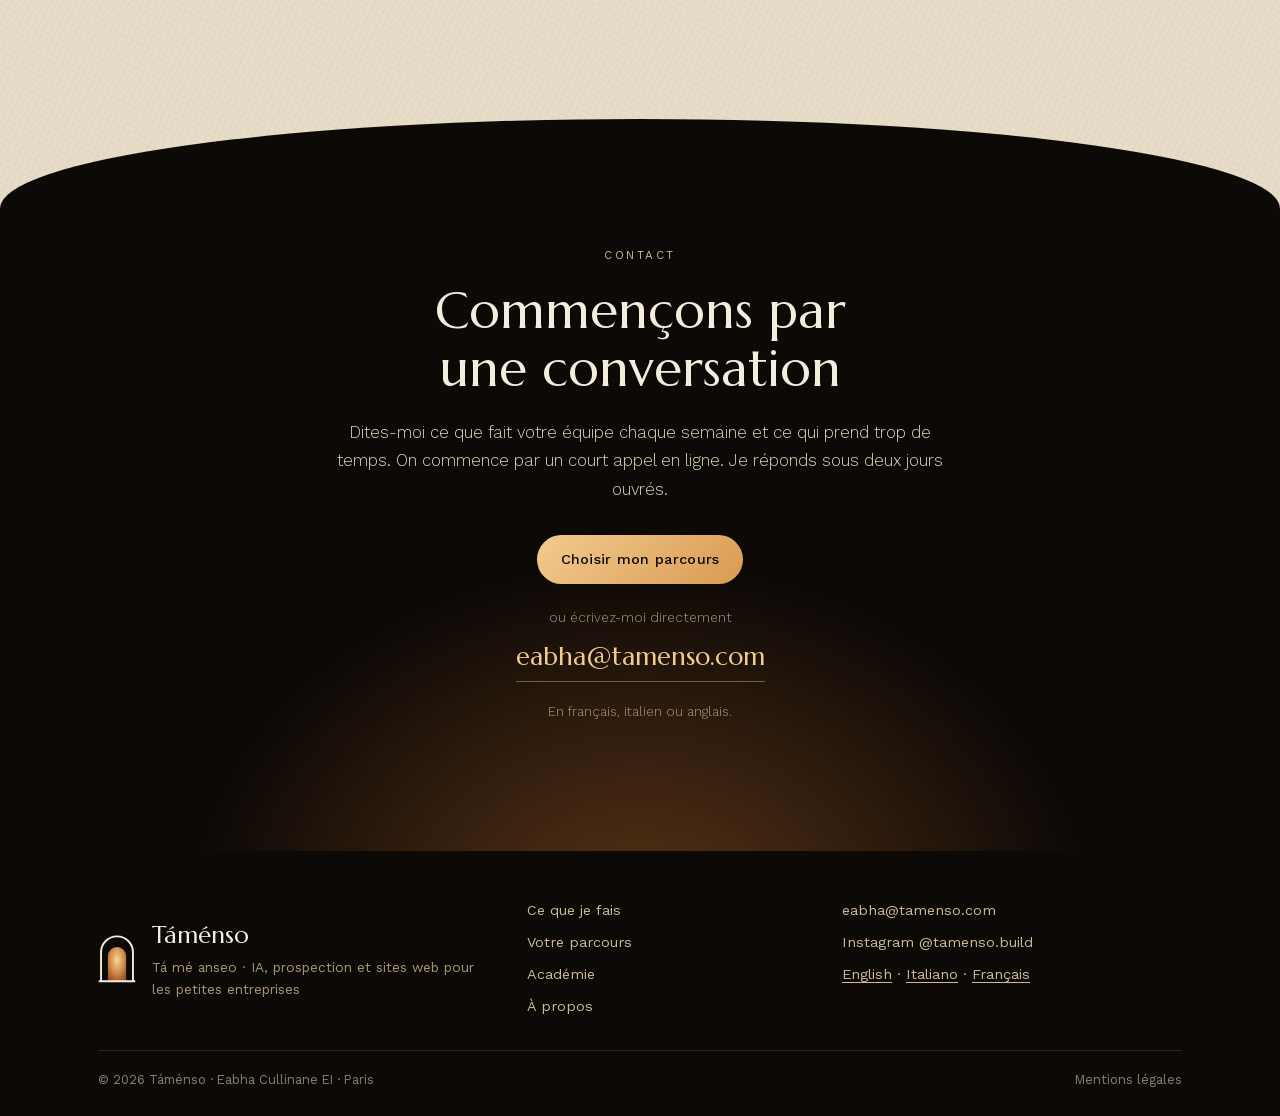
==== commit 89467f3a: "Take lesson videos/slides off the live site: Academy lessons marked coming soon Co-Authored-By: Clau" ====
--- a/fr/index.html
+++ b/fr/index.html
@@ -335,24 +335,24 @@
   <section class="academy" id="academy" aria-labelledby="academy-h">
     <div class="academy-inner">
       <div class="section-head left reveal">
-        <p class="eyebrow">Táménso Academy · 3 premières leçons gratuites</p>
+        <p class="eyebrow">Táménso Academy · leçons gratuites, bientôt</p>
         <h2 id="academy-h">Apprendre Claude, dans votre langue</h2>
         <p class="intro">Les meilleures ressources sur l&#x27;IA sont en anglais et pensées pour les développeurs. La Táménso Academy les transforme en courtes leçons gratuites pour les petites entreprises : un langage simple, de vraies tâches, en français, italien et anglais.</p>
         <div class="ctas">
           <a class="btn btn-ink" href="https://www.instagram.com/tamenso.build/" rel="noopener" target="_blank">Voir sur Instagram</a>
           <a class="btn btn-line" href="mailto:eabha@tamenso.com?subject=Le%C3%A7ons%20Academy">Recevoir les leçons par e-mail</a>
         </div>
-        <button type="button" class="video-frame" data-lesson="l1" aria-label="Regarder: Ce que l&#x27;IA peut faire pour vous, et ce qu&#x27;elle ne peut pas">
-          <span class="vf-tag">Leçon 01 · 3 min</span>
+        <a class="video-frame" href="https://www.instagram.com/tamenso.build/" rel="noopener" target="_blank">
+          <span class="vf-tag">Leçon 01 · Bientôt</span>
           <span class="vf-play" aria-hidden="true"></span>
           <span class="vf-title">Ce que l&#x27;IA peut faire pour vous, et ce qu&#x27;elle ne peut pas</span>
           <span class="vf-bar" aria-hidden="true"><i></i></span>
-        </button>
+        </a>
       </div>
       <ol class="modules">
-        <li class="reveal"><span class="mod-n">01</span><div><h3>Ce que l&#x27;IA peut faire pour vous, et ce qu&#x27;elle ne peut pas</h3><p>Une vision claire, sans effet d&#x27;annonce, de là où elle fait gagner du temps et de là où non.</p><button type="button" class="watch" data-lesson="l1"><span class="watch-play" aria-hidden="true"></span>Regarder · 3 min</button></div></li>
-        <li class="reveal"><span class="mod-n">02</span><div><h3>Bien demander</h3><p>Briefer Claude comme un bon collègue : du contexte, des exemples, un résultat clair.</p><button type="button" class="watch" data-lesson="l2"><span class="watch-play" aria-hidden="true"></span>Regarder · 3 min</button></div></li>
-        <li class="reveal"><span class="mod-n">03</span><div><h3>Le savoir de l&#x27;entreprise, au même endroit</h3><p>Projets, documents et consignes pour que les réponses ressemblent à votre entreprise.</p><button type="button" class="watch" data-lesson="l3"><span class="watch-play" aria-hidden="true"></span>Regarder · 3 min</button></div></li>
+        <li class="reveal mod-soon"><span class="mod-n">01</span><div><h3>Ce que l&#x27;IA peut faire pour vous, et ce qu&#x27;elle ne peut pas <span class="soon">Bientôt</span></h3><p>Une vision claire, sans effet d&#x27;annonce, de là où elle fait gagner du temps et de là où non.</p></div></li>
+        <li class="reveal mod-soon"><span class="mod-n">02</span><div><h3>Bien demander <span class="soon">Bientôt</span></h3><p>Briefer Claude comme un bon collègue : du contexte, des exemples, un résultat clair.</p></div></li>
+        <li class="reveal mod-soon"><span class="mod-n">03</span><div><h3>Le savoir de l&#x27;entreprise, au même endroit <span class="soon">Bientôt</span></h3><p>Projets, documents et consignes pour que les réponses ressemblent à votre entreprise.</p></div></li>
         <li class="reveal mod-soon"><span class="mod-n">04</span><div><h3>Connecter vos outils <span class="soon">Bientôt</span></h3><p>E-mail, agenda, dossiers partagés et CRM, reliés pour que l&#x27;assistant agisse, pas seulement réponde.</p></div></li>
         <li class="reveal mod-soon"><span class="mod-n">05</span><div><h3>Automatiser une tâche hebdomadaire <span class="soon">Bientôt</span></h3><p>D&#x27;un travail répétitif à une routine qui tourne seule, étape par étape.</p></div></li>
         <li class="reveal mod-soon"><span class="mod-n">06</span><div><h3>Utiliser l&#x27;IA de façon responsable <span class="soon">Bientôt</span></h3><p>Données, confidentialité, vérification des résultats, et ce que l&#x27;AI Act attend de vous.</p></div></li>
--- a/styles.css
+++ b/styles.css
@@ -949,3 +949,9 @@
 body.pl-open { overflow: hidden; }
 
 body.pl-open .float-cta { display: none !important; }
+
+/* Video lessons */
+.player.is-video .pl-bars, .player.is-video .pl-controls { display: none; }
+.player.is-video .pl-stage { padding: 0; aspect-ratio: 16 / 9; max-height: none; background: #000; display: block; }
+.player.is-video .pl-stage::after { display: none; }
+.pl-video { display: block; width: 100%; height: 100%; border-radius: 18px; background: #000; }
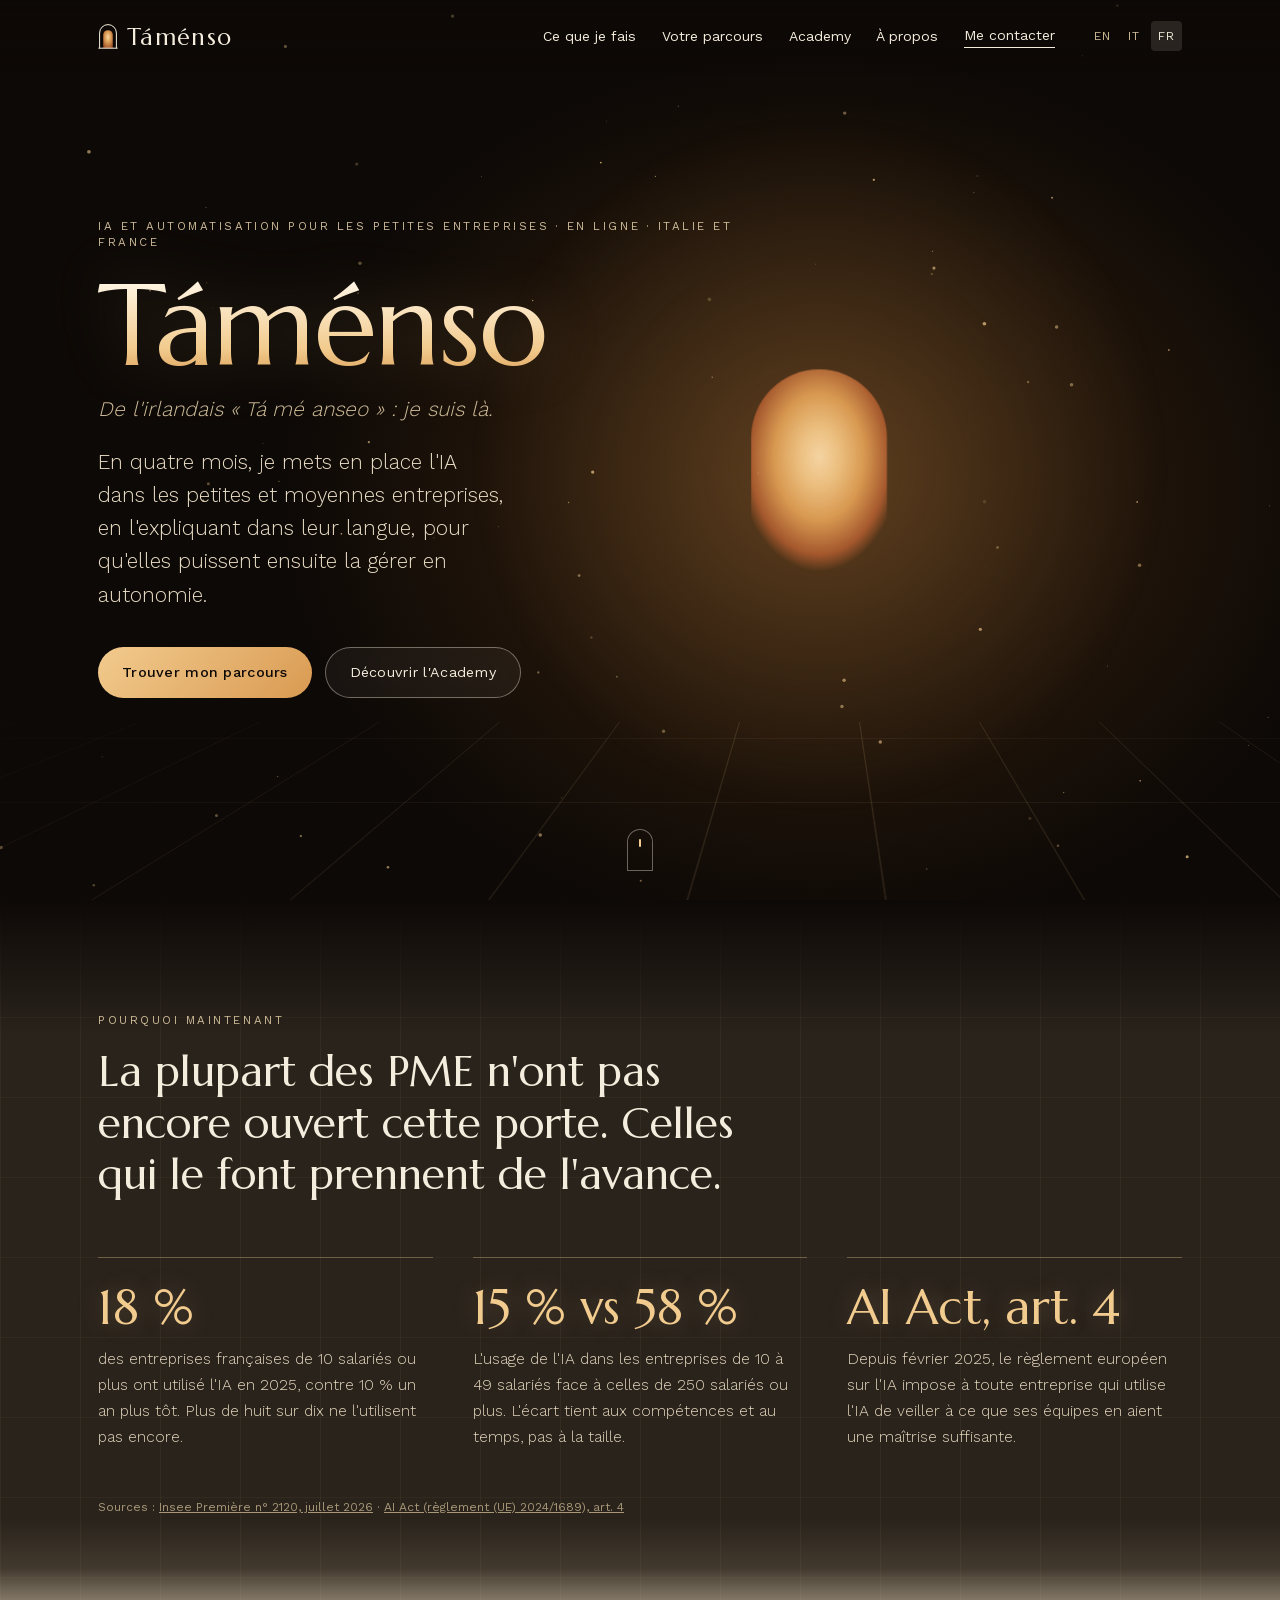
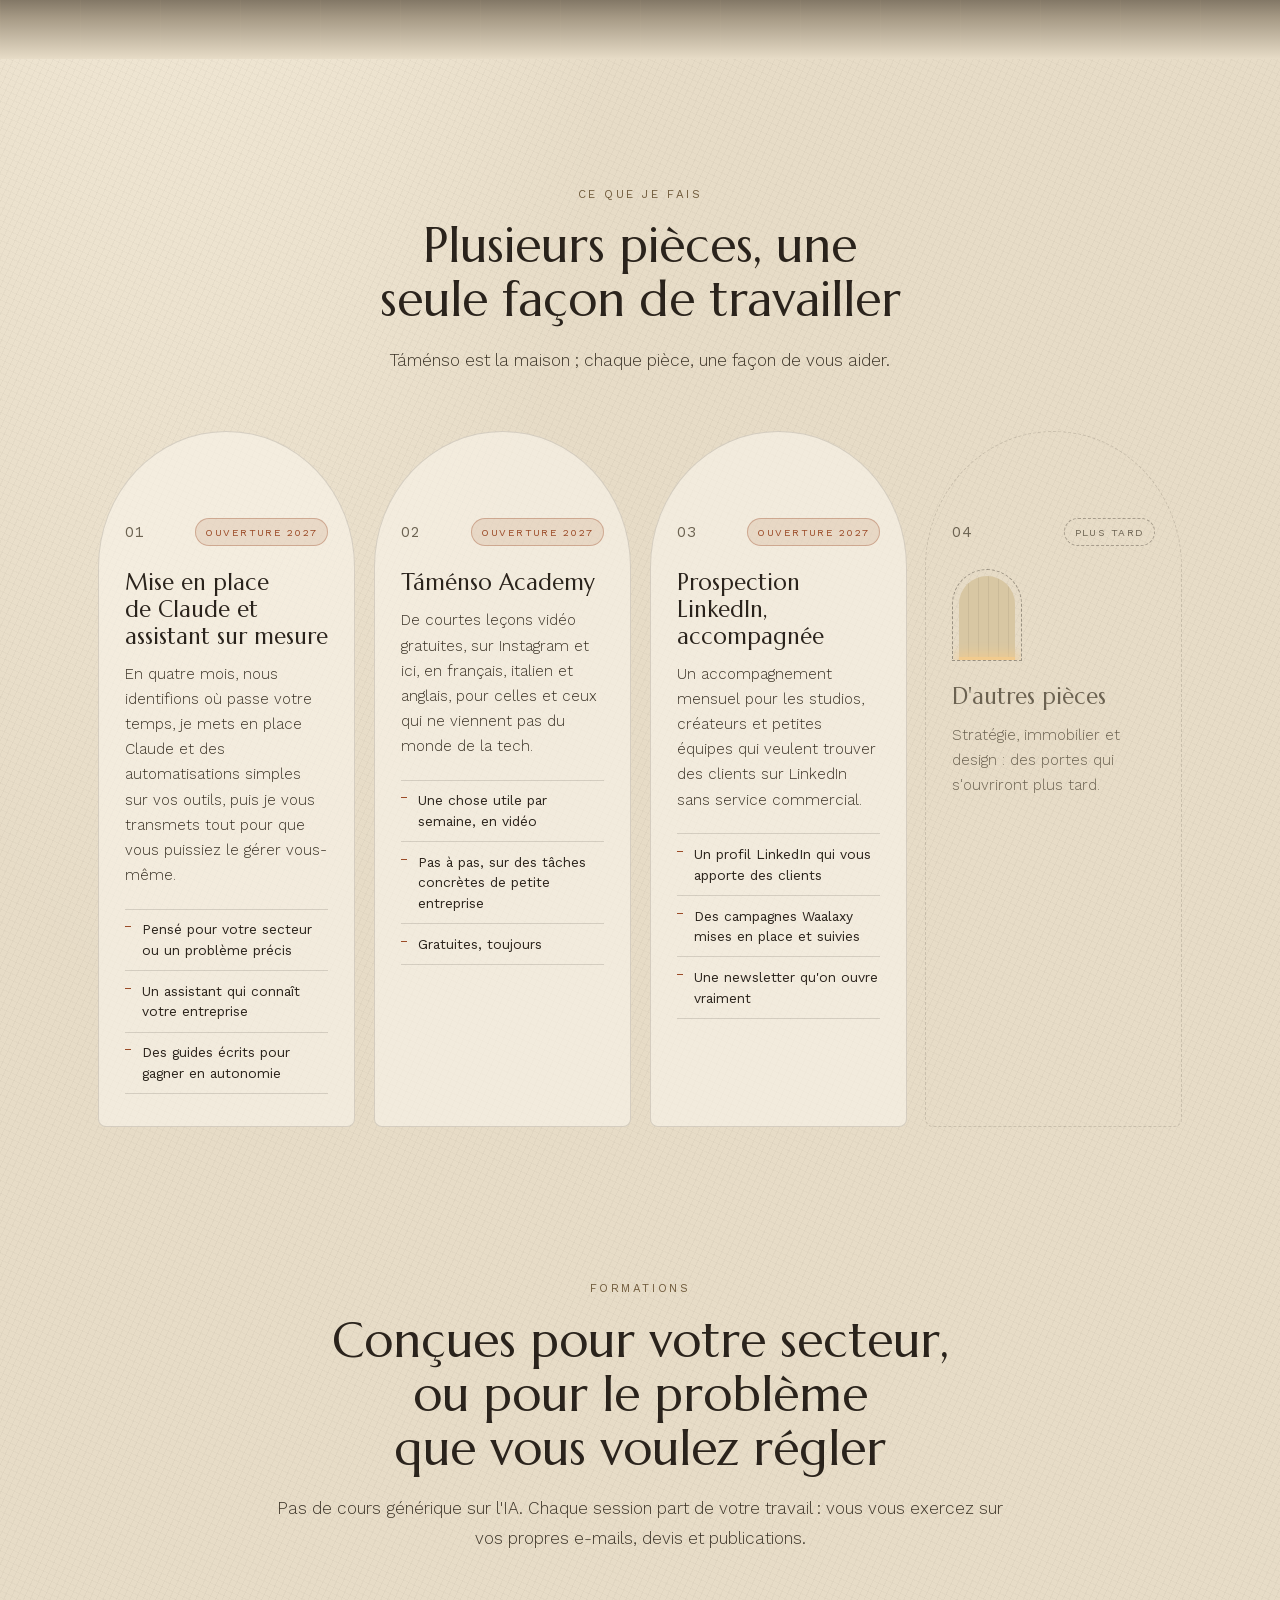
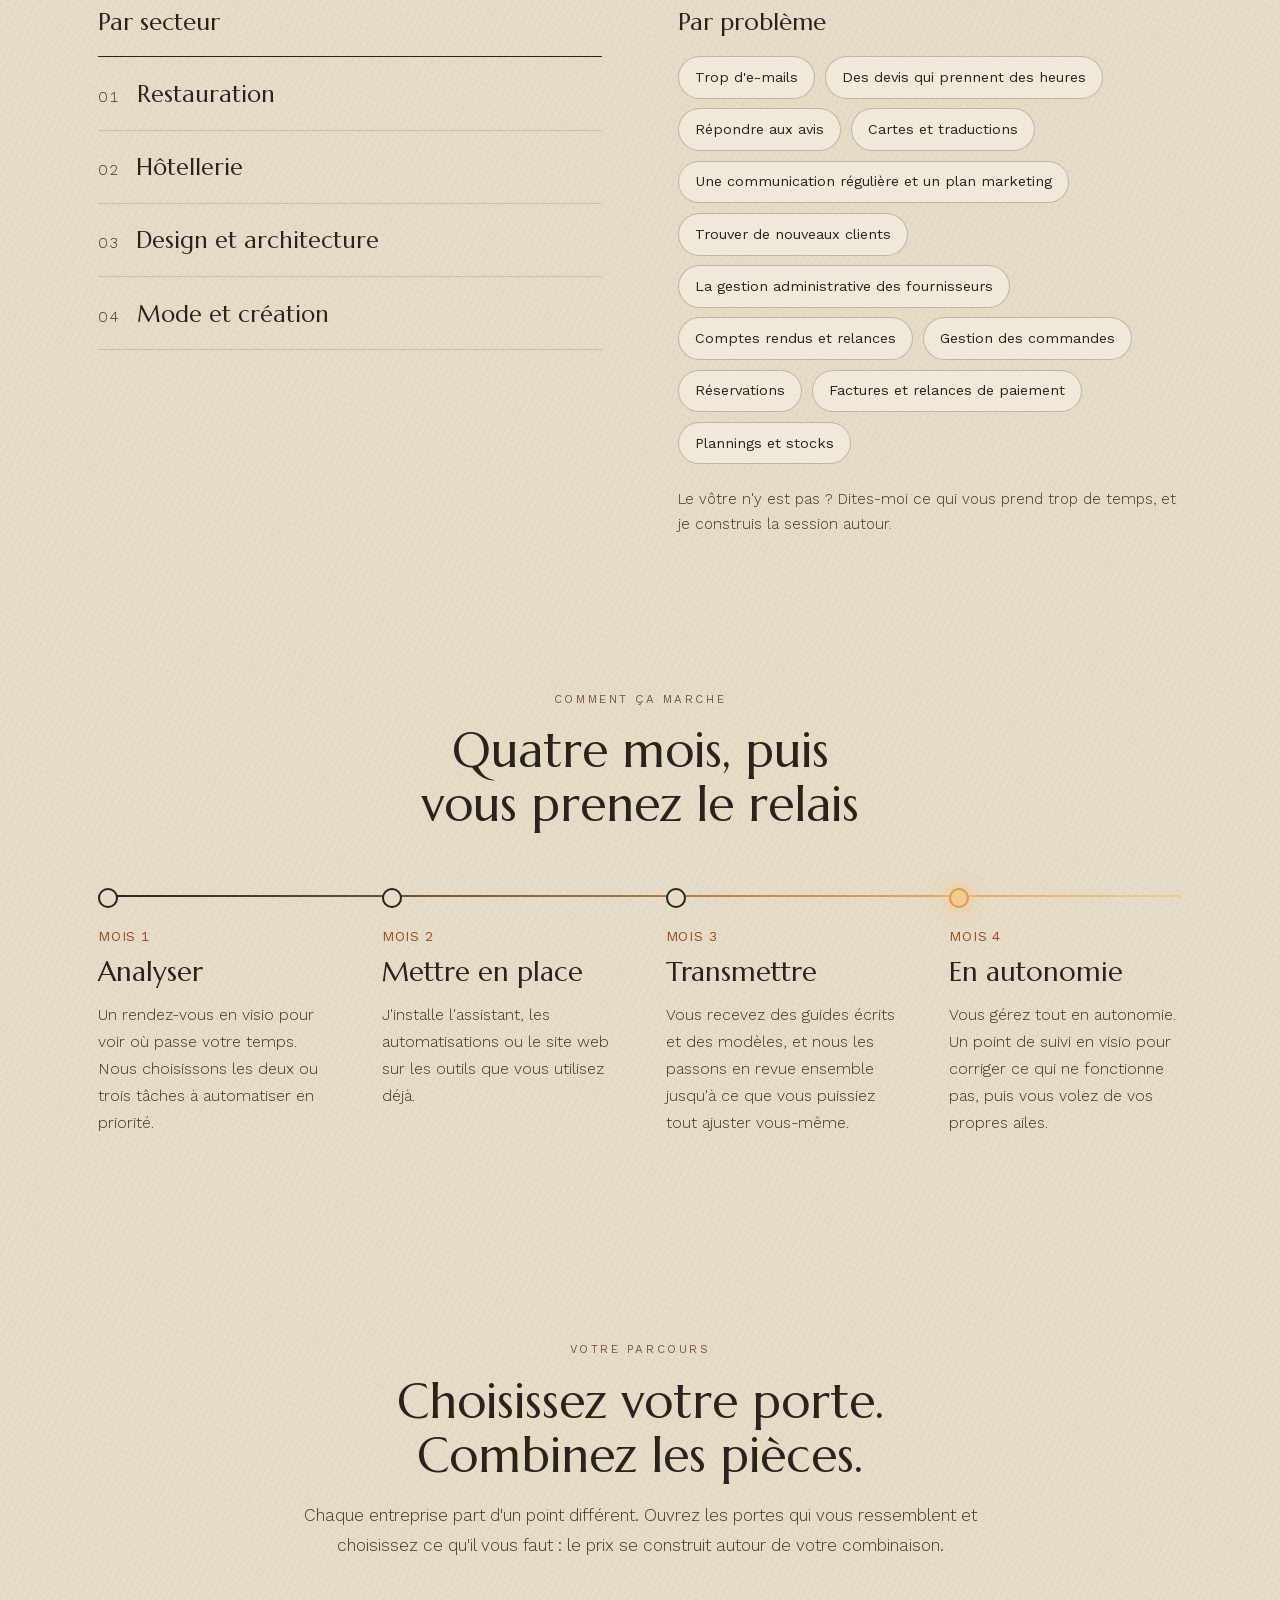
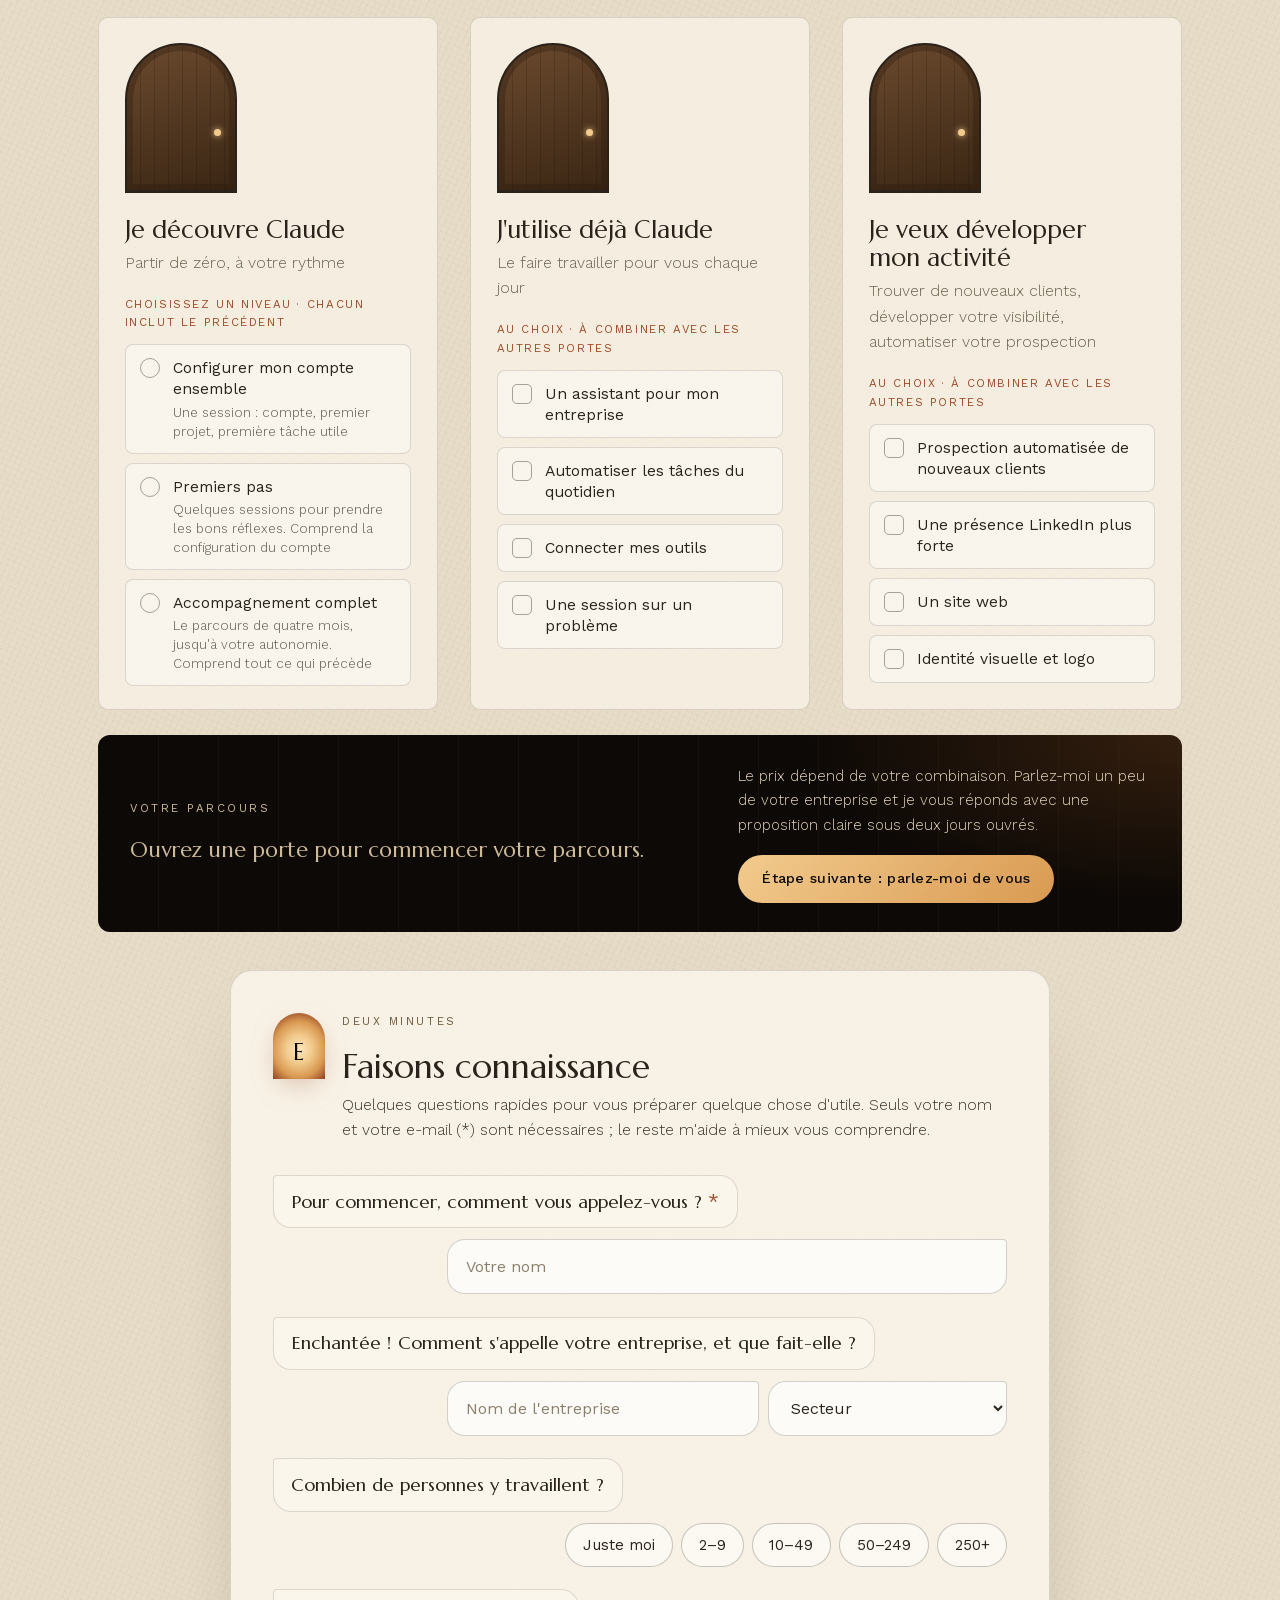
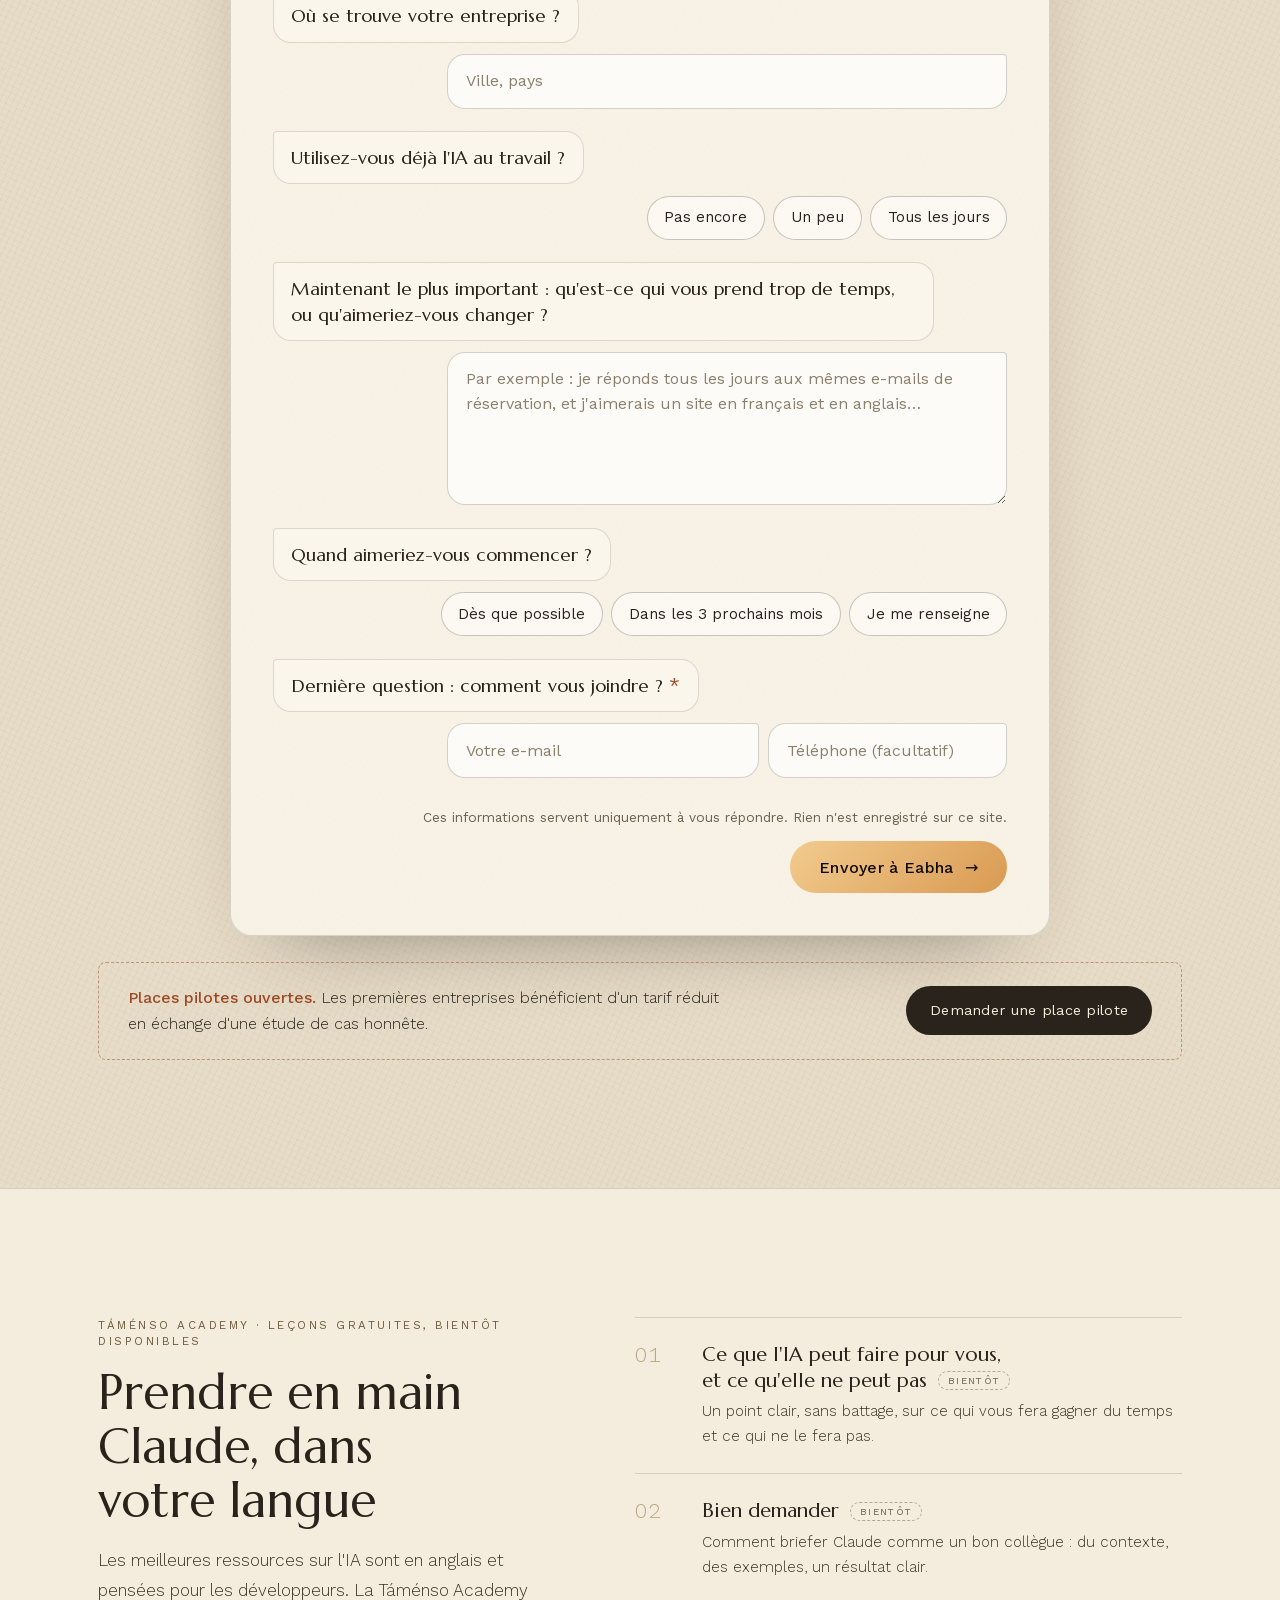
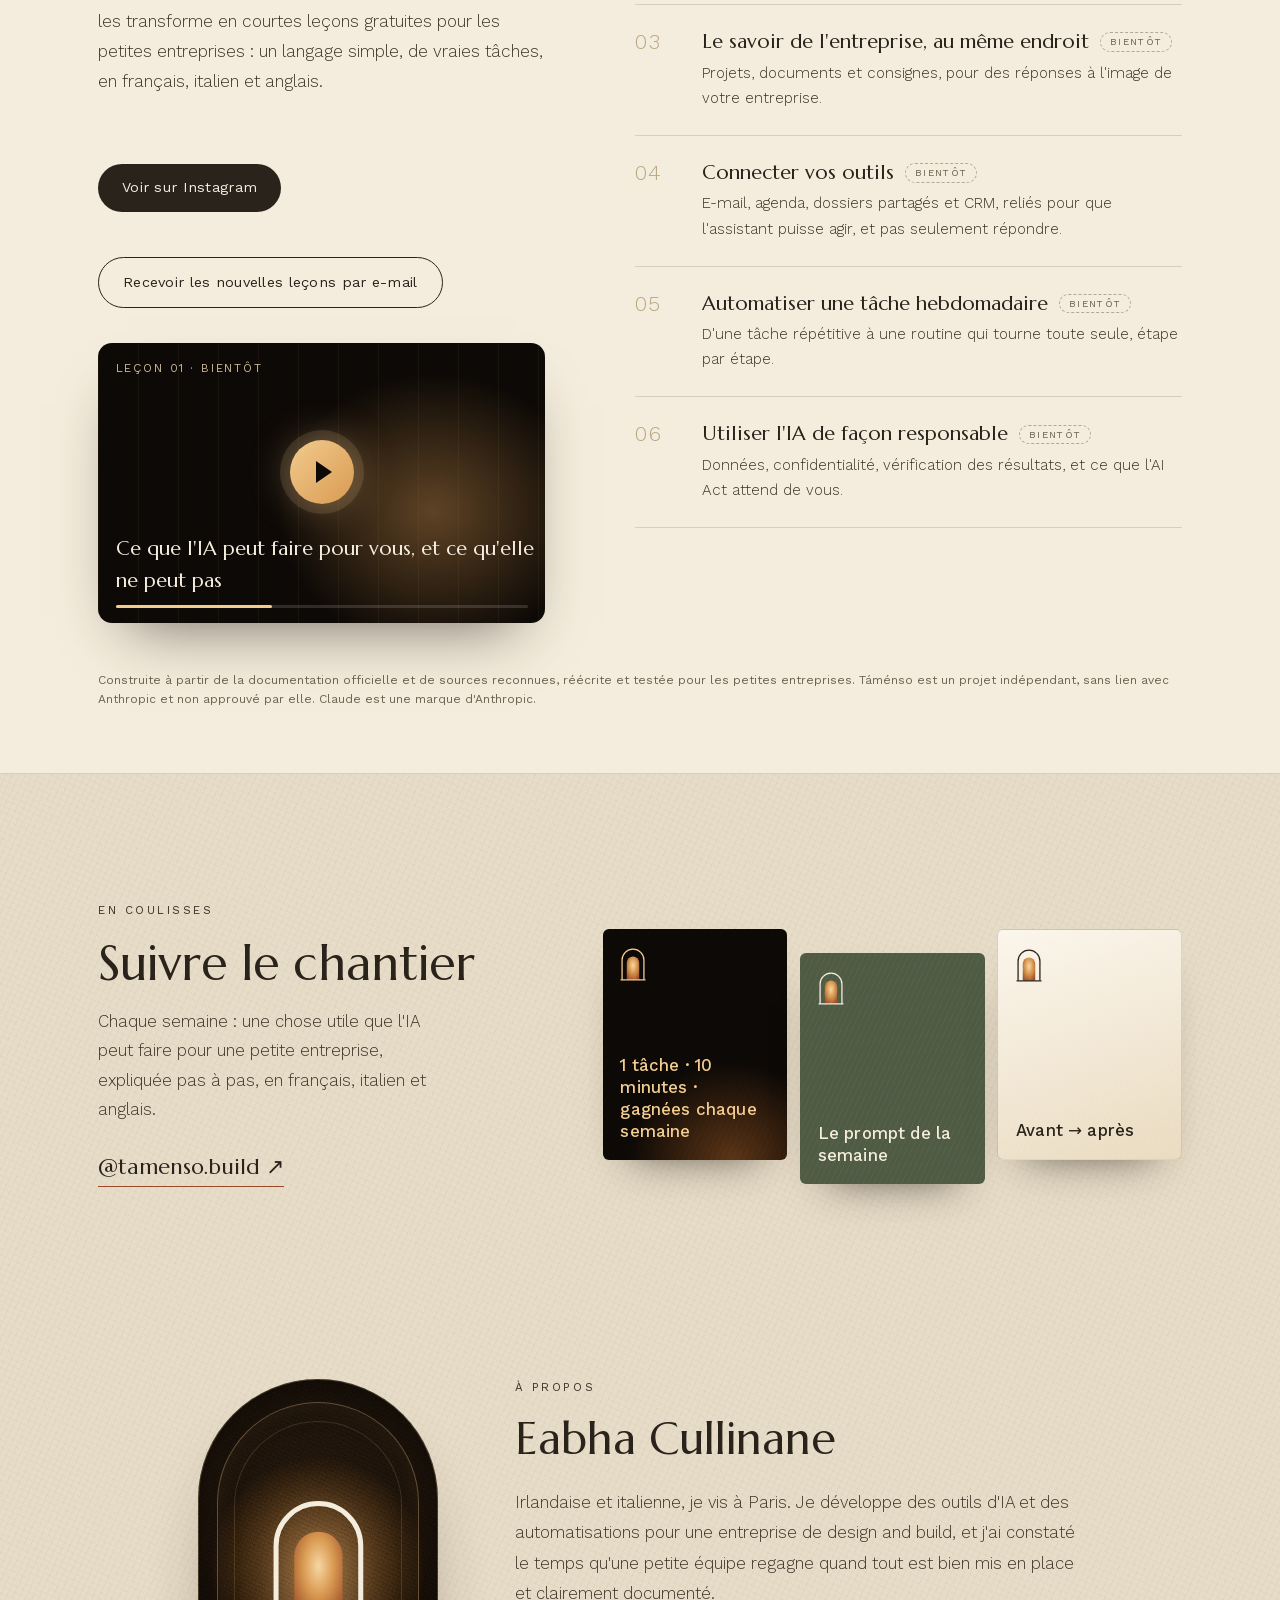
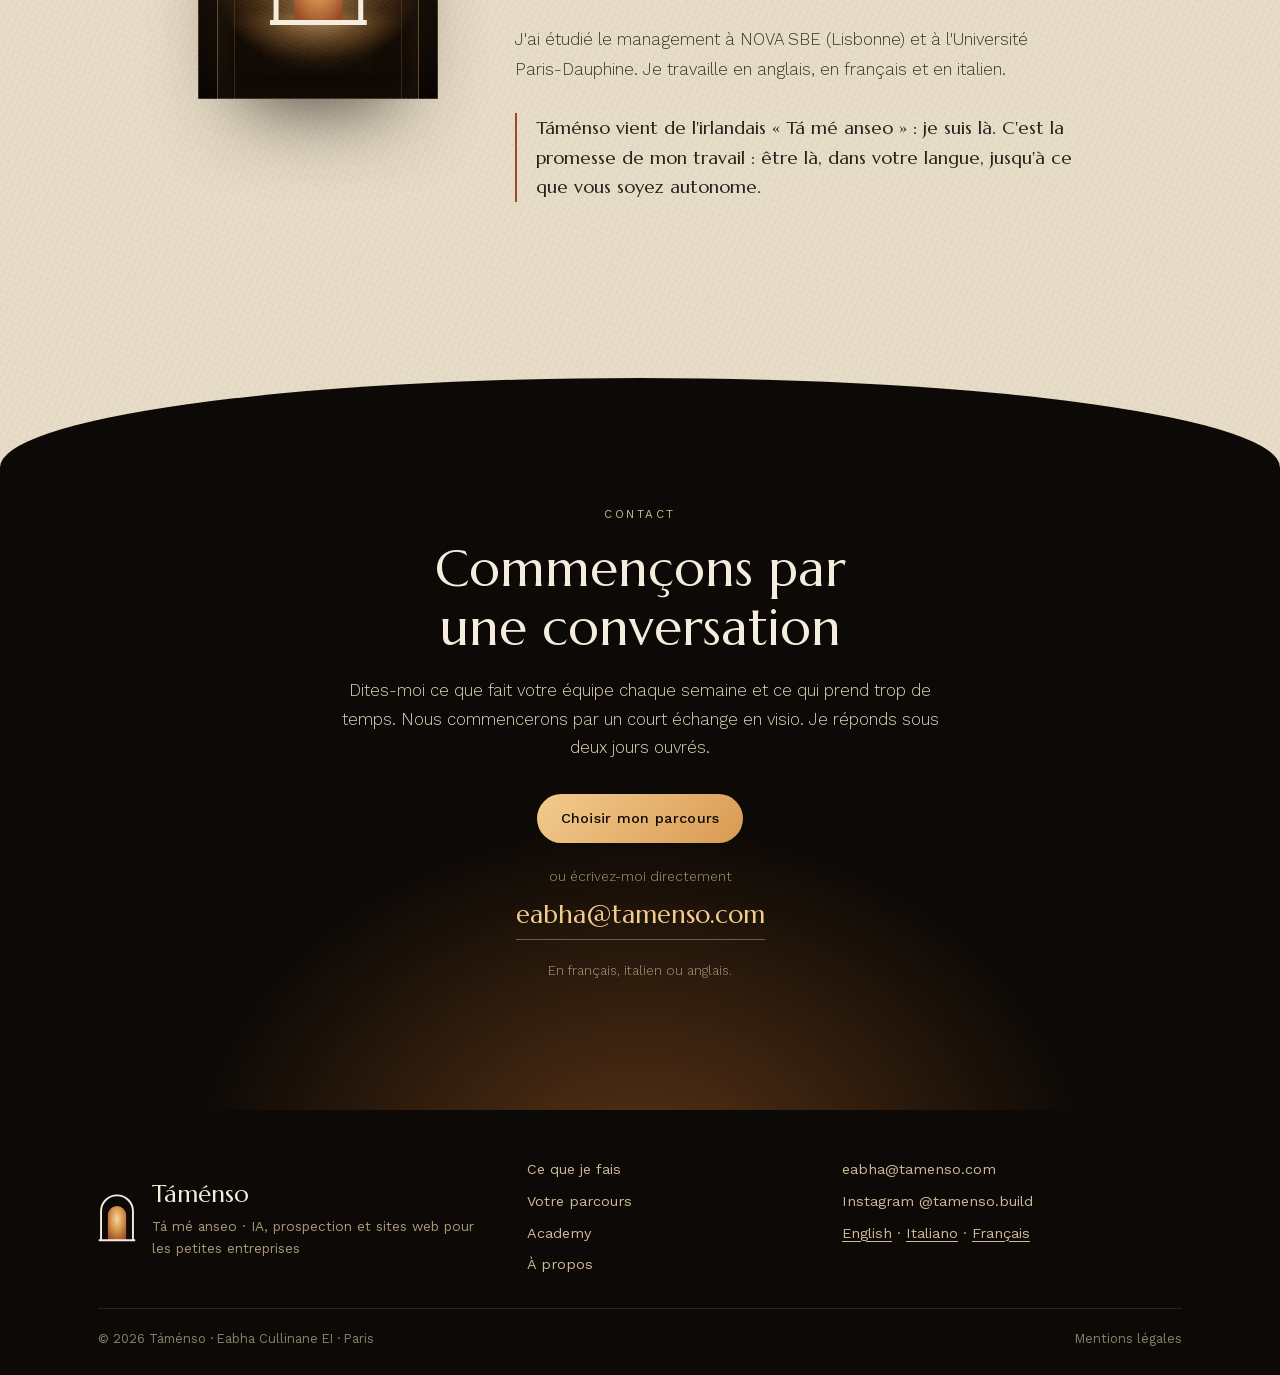
==== commit 1dade065: "Native-level polish of the Italian and French copy Co-Authored-By: Claude Opus 5.5 <noreply@anthropi" ====
--- a/fr/index.html
+++ b/fr/index.html
@@ -4,14 +4,14 @@
 <meta charset="utf-8">
 <meta name="viewport" content="width=device-width, initial-scale=1">
 <title>Táménso — L&#x27;IA, rendue concrète pour les PME</title>
-<meta name="description" content="Táménso aide les petites entreprises en Italie et en France à mettre l&#x27;IA et Claude au travail : formations en ligne par secteur, un assistant Claude sur mesure et prospection LinkedIn avec Waalaxy. En français, italien et anglais.">
+<meta name="description" content="Táménso aide les petites entreprises en Italie et en France à tirer parti de l&#x27;IA et de Claude : formations en ligne par secteur, un assistant Claude sur mesure et prospection LinkedIn avec Waalaxy. En français, italien et anglais.">
 <link rel="canonical" href="https://tamenso.com/fr/">
 <link rel="alternate" hreflang="en" href="https://tamenso.com/">
 <link rel="alternate" hreflang="it" href="https://tamenso.com/it/">
 <link rel="alternate" hreflang="fr" href="https://tamenso.com/fr/">
 <link rel="alternate" hreflang="x-default" href="https://tamenso.com/">
 <meta property="og:title" content="Táménso — L&#x27;IA, rendue concrète pour les PME">
-<meta property="og:description" content="Táménso aide les petites entreprises en Italie et en France à mettre l&#x27;IA et Claude au travail : formations en ligne par secteur, un assistant Claude sur mesure et prospection LinkedIn avec Waalaxy. En français, italien et anglais.">
+<meta property="og:description" content="Táménso aide les petites entreprises en Italie et en France à tirer parti de l&#x27;IA et de Claude : formations en ligne par secteur, un assistant Claude sur mesure et prospection LinkedIn avec Waalaxy. En français, italien et anglais.">
 <meta property="og:type" content="website">
 <meta property="og:url" content="https://tamenso.com/fr/">
 <meta property="og:locale" content="fr_FR">
@@ -25,7 +25,7 @@
   "@type": "ProfessionalService",
   "name": "Táménso",
   "url": "https://tamenso.com/fr/",
-  "description": "Táménso aide les petites entreprises en Italie et en France à mettre l&#x27;IA et Claude au travail : formations en ligne par secteur, un assistant Claude sur mesure et prospection LinkedIn avec Waalaxy. En français, italien et anglais.",
+  "description": "Táménso aide les petites entreprises en Italie et en France à tirer parti de l&#x27;IA et de Claude : formations en ligne par secteur, un assistant Claude sur mesure et prospection LinkedIn avec Waalaxy. En français, italien et anglais.",
   "founder": {"@type": "Person", "name": "Eabha Cullinane"},
   "areaServed": ["IT", "FR"],
   "availableLanguage": ["it", "fr", "en"],
@@ -46,7 +46,7 @@
   <nav class="nav-links" id="nav-links" aria-label="Principal">
     <a href="#rooms">Ce que je fais</a>
     <a href="#offer">Votre parcours</a>
-    <a href="#academy">Académie</a>
+    <a href="#academy">Academy</a>
     <a href="#about">À propos</a>
     <a href="#brief" class="nav-cta">Me contacter</a>
   </nav>
@@ -75,10 +75,10 @@
         <span class="irish">Táménso</span>
         <span class="gloss">De l&#x27;irlandais « Tá mé anseo » : je suis là.</span>
       </h1>
-      <p class="lede">J&#x27;installe l&#x27;IA dans les petites et moyennes entreprises en quatre mois, expliquée dans leur langue, pour qu&#x27;elles puissent ensuite la gérer seules.</p>
+      <p class="lede">En quatre mois, je mets en place l&#x27;IA dans les petites et moyennes entreprises, en l&#x27;expliquant dans leur langue, pour qu&#x27;elles puissent ensuite la gérer en autonomie.</p>
       <div class="ctas">
-        <a class="btn btn-glow" href="#offer">Trouver votre parcours</a>
-        <a class="btn btn-ghost" href="#academy">Découvrir l&#x27;Académie</a>
+        <a class="btn btn-glow" href="#offer">Trouver mon parcours</a>
+        <a class="btn btn-ghost" href="#academy">Découvrir l&#x27;Academy</a>
       </div>
     </div>
     <a class="scroll-cue" href="#rooms" aria-label="Ce que je fais"><span></span></a>
@@ -92,7 +92,7 @@
       <div class="stats">
         <figure class="stat reveal">
           <span class="num" data-count>18 %</span>
-          <figcaption>des entreprises françaises de 10 salariés ou plus ont utilisé l&#x27;IA en 2025, contre 10 % un an plus tôt. Plus de huit sur dix, pas encore.</figcaption>
+          <figcaption>des entreprises françaises de 10 salariés ou plus ont utilisé l&#x27;IA en 2025, contre 10 % un an plus tôt. Plus de huit sur dix ne l&#x27;utilisent pas encore.</figcaption>
         </figure>
         <figure class="stat reveal">
           <span class="num" data-count>15 % vs 58 %</span>
@@ -100,7 +100,7 @@
         </figure>
         <figure class="stat reveal">
           <span class="num" data-count>AI Act, art. 4</span>
-          <figcaption>Depuis février 2025, le règlement européen sur l&#x27;IA demande à toute entreprise qui utilise l&#x27;IA au travail de veiller à ce que ses équipes la comprennent.</figcaption>
+          <figcaption>Depuis février 2025, le règlement européen sur l&#x27;IA impose à toute entreprise qui utilise l&#x27;IA de veiller à ce que ses équipes en aient une maîtrise suffisante.</figcaption>
         </figure>
       </div>
       <p class="sources">Sources : <a href="https://www.insee.fr/fr/statistiques/9025878" rel="noopener" target="_blank">Insee Première n° 2120, juillet 2026</a> · <a href="https://eur-lex.europa.eu/eli/reg/2024/1689/oj" rel="noopener" target="_blank">AI Act (règlement (UE) 2024/1689), art. 4</a></p>
@@ -117,21 +117,21 @@
     <div class="room-grid">
       <article class="room reveal tilt">
         <div class="room-top"><span class="room-n">01</span><span class="tag tag-soon">Ouverture 2027</span></div>
-        <h3>Mise en place Claude et votre assistant</h3>
-        <p>En quatre mois, on repère où passe votre temps, on installe Claude et des automatisations simples sur vos outils, et je vous transmets tout pour que vous le gériez vous-même.</p>
+        <h3>Mise en place de Claude et assistant sur mesure</h3>
+        <p>En quatre mois, nous identifions où passe votre temps, je mets en place Claude et des automatisations simples sur vos outils, puis je vous transmets tout pour que vous puissiez le gérer vous-même.</p>
         <ul>
-          <li>Construit sur votre secteur ou un problème</li>
+          <li>Pensé pour votre secteur ou un problème précis</li>
           <li>Un assistant qui connaît votre entreprise</li>
-          <li>Des guides écrits pour être autonome</li>
+          <li>Des guides écrits pour gagner en autonomie</li>
         </ul>
       </article>
       <article class="room reveal tilt">
         <div class="room-top"><span class="room-n">02</span><span class="tag tag-soon">Ouverture 2027</span></div>
         <h3>Táménso Academy</h3>
-        <p>De courtes leçons vidéo gratuites, sur Instagram et ici, en français, italien et anglais, pour celles et ceux qui ne viennent pas de la tech.</p>
+        <p>De courtes leçons vidéo gratuites, sur Instagram et ici, en français, italien et anglais, pour celles et ceux qui ne viennent pas du monde de la tech.</p>
         <ul>
           <li>Une chose utile par semaine, en vidéo</li>
-          <li>Pas à pas, sur de vraies tâches de petites entreprises</li>
+          <li>Pas à pas, sur des tâches concrètes de petite entreprise</li>
           <li>Gratuites, toujours</li>
         </ul>
       </article>
@@ -140,7 +140,7 @@
         <h3>Prospection LinkedIn, accompagnée</h3>
         <p>Un accompagnement mensuel pour les studios, créateurs et petites équipes qui veulent trouver des clients sur LinkedIn sans service commercial.</p>
         <ul>
-          <li>Un profil LinkedIn qui apporte du travail</li>
+          <li>Un profil LinkedIn qui vous apporte des clients</li>
           <li>Des campagnes Waalaxy mises en place et suivies</li>
           <li>Une newsletter qu&#x27;on ouvre vraiment</li>
         </ul>
@@ -159,8 +159,8 @@
   <section class="sectors" id="sectors" aria-labelledby="sectors-h">
     <div class="section-head reveal">
       <p class="eyebrow">Formations</p>
-      <h2 id="sectors-h">Pensées pour votre secteur, ou pour le problème à faire disparaître</h2>
-      <p class="intro">Pas de cours générique sur l&#x27;IA. Chaque session part de votre travail : vous vous exercez sur vos vrais e-mails, devis et posts.</p>
+      <h2 id="sectors-h">Conçues pour votre secteur, ou pour le problème que vous voulez régler</h2>
+      <p class="intro">Pas de cours générique sur l&#x27;IA. Chaque session part de votre travail : vous vous exercez sur vos propres e-mails, devis et publications.</p>
     </div>
     <div class="sec-grid">
       <div class="sec-col reveal">
@@ -176,10 +176,10 @@
         <h3>Par problème</h3>
         <ul class="chips">
           <li>Trop d&#x27;e-mails</li><li>Des devis qui prennent des heures</li><li>Répondre aux avis</li><li>Cartes et traductions</li>
-          <li>Communication régulière et plan marketing</li><li>Trouver de nouveaux clients</li><li>L&#x27;administratif fournisseurs</li><li>Comptes rendus et relances</li>
+          <li>Une communication régulière et un plan marketing</li><li>Trouver de nouveaux clients</li><li>La gestion administrative des fournisseurs</li><li>Comptes rendus et relances</li>
           <li>Gestion des commandes</li><li>Réservations</li><li>Factures et relances de paiement</li><li>Plannings et stocks</li>
         </ul>
-        <p class="sec-note">Le vôtre n&#x27;y est pas ? Dites-moi ce qui vous prend trop de temps, et la session se construit autour.</p>
+        <p class="sec-note">Le vôtre n&#x27;y est pas ? Dites-moi ce qui vous prend trop de temps, et je construis la session autour.</p>
       </div>
     </div>
   </section>
@@ -188,13 +188,13 @@
   <section class="method" aria-labelledby="method-h">
     <div class="section-head reveal">
       <p class="eyebrow">Comment ça marche</p>
-      <h2 id="method-h">Quatre mois, puis c&#x27;est à vous</h2>
+      <h2 id="method-h">Quatre mois, puis vous prenez le relais</h2>
     </div>
     <ol class="steps steps-4">
-      <li class="reveal"><span class="step-n">Mois 1</span><h3>Repérer</h3><p>Un appel en ligne pour voir où passe votre temps. On choisit les deux ou trois tâches à automatiser en premier.</p></li>
-      <li class="reveal"><span class="step-n">Mois 2</span><h3>Installer</h3><p>J&#x27;installe l&#x27;assistant, les automatisations ou le site web sur les outils que vous utilisez déjà.</p></li>
-      <li class="reveal"><span class="step-n">Mois 3</span><h3>Transmettre</h3><p>Vous recevez des guides écrits et des modèles, et on les parcourt ensemble jusqu&#x27;à ce que vous sachiez tout ajuster vous-même.</p></li>
-      <li class="reveal"><span class="step-n">Mois 4</span><h3>Le gérer seul</h3><p>Vous le faites tourner en autonomie. Un appel de suivi pour corriger ce qui ne marche pas, puis vous êtes indépendant.</p></li>
+      <li class="reveal"><span class="step-n">Mois 1</span><h3>Analyser</h3><p>Un rendez-vous en visio pour voir où passe votre temps. Nous choisissons les deux ou trois tâches à automatiser en priorité.</p></li>
+      <li class="reveal"><span class="step-n">Mois 2</span><h3>Mettre en place</h3><p>J&#x27;installe l&#x27;assistant, les automatisations ou le site web sur les outils que vous utilisez déjà.</p></li>
+      <li class="reveal"><span class="step-n">Mois 3</span><h3>Transmettre</h3><p>Vous recevez des guides écrits et des modèles, et nous les passons en revue ensemble jusqu&#x27;à ce que vous puissiez tout ajuster vous-même.</p></li>
+      <li class="reveal"><span class="step-n">Mois 4</span><h3>En autonomie</h3><p>Vous gérez tout en autonomie. Un point de suivi en visio pour corriger ce qui ne fonctionne pas, puis vous volez de vos propres ailes.</p></li>
     </ol>
   </section>
 
@@ -213,9 +213,9 @@
         <p class="pdoor-sub">Partir de zéro, à votre rythme</p>
         <p class="pick">Choisissez un niveau · chacun inclut le précédent</p>
         <ul class="opts" role="list">
-            <li><button type="button" class="opt" aria-pressed="false" data-group="a" data-single><span class="tick" aria-hidden="true"></span><span class="opt-label">Créer mon compte ensemble</span><span class="opt-hint">Une session : compte, premier projet, première tâche utile</span></button></li>
-            <li><button type="button" class="opt" aria-pressed="false" data-group="a" data-single><span class="tick" aria-hidden="true"></span><span class="opt-label">Premiers pas</span><span class="opt-hint">Quelques sessions pour prendre les bons réflexes. Inclut la création du compte</span></button></li>
-            <li><button type="button" class="opt" aria-pressed="false" data-group="a" data-single><span class="tick" aria-hidden="true"></span><span class="opt-label">Accompagnement complet</span><span class="opt-hint">Le parcours de quatre mois, jusqu&#x27;à l&#x27;autonomie. Inclut tout ce qui précède</span></button></li>
+            <li><button type="button" class="opt" aria-pressed="false" data-group="a" data-single><span class="tick" aria-hidden="true"></span><span class="opt-label">Configurer mon compte ensemble</span><span class="opt-hint">Une session : compte, premier projet, première tâche utile</span></button></li>
+            <li><button type="button" class="opt" aria-pressed="false" data-group="a" data-single><span class="tick" aria-hidden="true"></span><span class="opt-label">Premiers pas</span><span class="opt-hint">Quelques sessions pour prendre les bons réflexes. Comprend la configuration du compte</span></button></li>
+            <li><button type="button" class="opt" aria-pressed="false" data-group="a" data-single><span class="tick" aria-hidden="true"></span><span class="opt-label">Accompagnement complet</span><span class="opt-hint">Le parcours de quatre mois, jusqu&#x27;à votre autonomie. Comprend tout ce qui précède</span></button></li>
         </ul>
       </div>
       <div class="pdoor reveal" data-door="b">
@@ -225,7 +225,7 @@
         <p class="pick">Au choix · à combiner avec les autres portes</p>
         <ul class="opts" role="list">
             <li><button type="button" class="opt" aria-pressed="false" data-group="b"><span class="tick" aria-hidden="true"></span><span class="opt-label">Un assistant pour mon entreprise</span></button></li>
-            <li><button type="button" class="opt" aria-pressed="false" data-group="b"><span class="tick" aria-hidden="true"></span><span class="opt-label">Des automatisations du quotidien</span></button></li>
+            <li><button type="button" class="opt" aria-pressed="false" data-group="b"><span class="tick" aria-hidden="true"></span><span class="opt-label">Automatiser les tâches du quotidien</span></button></li>
             <li><button type="button" class="opt" aria-pressed="false" data-group="b"><span class="tick" aria-hidden="true"></span><span class="opt-label">Connecter mes outils</span></button></li>
             <li><button type="button" class="opt" aria-pressed="false" data-group="b"><span class="tick" aria-hidden="true"></span><span class="opt-label">Une session sur un problème</span></button></li>
         </ul>
@@ -233,7 +233,7 @@
       <div class="pdoor reveal" data-door="c">
         <div class="arch-frame" aria-hidden="true"><div class="arch-glow"></div><div class="leaf"><span class="knob"></span></div></div>
         <h3>Je veux développer mon activité</h3>
-        <p class="pdoor-sub">Trouver de nouveaux clients, construire votre présence, automatiser votre prospection</p>
+        <p class="pdoor-sub">Trouver de nouveaux clients, développer votre visibilité, automatiser votre prospection</p>
         <p class="pick">Au choix · à combiner avec les autres portes</p>
         <ul class="opts" role="list">
             <li><button type="button" class="opt" aria-pressed="false" data-group="c"><span class="tick" aria-hidden="true"></span><span class="opt-label">Prospection automatisée de nouveaux clients</span></button></li>
@@ -252,7 +252,7 @@
       </div>
       <div class="path-side">
         <p class="path-note">Le prix dépend de votre combinaison. Parlez-moi un peu de votre entreprise et je vous réponds avec une proposition claire sous deux jours ouvrés.</p>
-        <a class="btn btn-glow path-cta" href="#brief">Suite : parlez-moi de vous</a>
+        <a class="btn btn-glow path-cta" href="#brief">Étape suivante : parlez-moi de vous</a>
       </div>
     </div>
 
@@ -264,7 +264,7 @@
         <div>
           <p class="eyebrow">Deux minutes</p>
           <h3 class="brief-title">Faisons connaissance</h3>
-          <p class="brief-intro">Quelques questions rapides pour vous préparer quelque chose d&#x27;utile. Seuls votre nom et votre e-mail (*) sont nécessaires ; le reste aide.</p>
+          <p class="brief-intro">Quelques questions rapides pour vous préparer quelque chose d&#x27;utile. Seuls votre nom et votre e-mail (*) sont nécessaires ; le reste m&#x27;aide à mieux vous comprendre.</p>
         </div>
       </div>
 
@@ -286,12 +286,12 @@
 
       <fieldset class="q reveal">
         <legend class="bubble">Combien de personnes y travaillent ?</legend>
-        <div class="chips-row"><label class="chip"><input type="radio" data-label="Effectif" name="size" value="Moi seul·e"><span>Moi seul·e</span></label><label class="chip"><input type="radio" data-label="Effectif" name="size" value="2–9"><span>2–9</span></label><label class="chip"><input type="radio" data-label="Effectif" name="size" value="10–49"><span>10–49</span></label><label class="chip"><input type="radio" data-label="Effectif" name="size" value="50–249"><span>50–249</span></label><label class="chip"><input type="radio" data-label="Effectif" name="size" value="250+"><span>250+</span></label></div>
+        <div class="chips-row"><label class="chip"><input type="radio" data-label="Effectif" name="size" value="Juste moi"><span>Juste moi</span></label><label class="chip"><input type="radio" data-label="Effectif" name="size" value="2–9"><span>2–9</span></label><label class="chip"><input type="radio" data-label="Effectif" name="size" value="10–49"><span>10–49</span></label><label class="chip"><input type="radio" data-label="Effectif" name="size" value="50–249"><span>50–249</span></label><label class="chip"><input type="radio" data-label="Effectif" name="size" value="250+"><span>250+</span></label></div>
       </fieldset>
 
       <div class="q reveal">
-        <p class="bubble"><label for="f-city">Où êtes-vous basé·e ?</label></p>
-        <input class="answer" id="f-city" name="city" data-label="Lieu" autocomplete="address-level2" placeholder="Ville, pays">
+        <p class="bubble"><label for="f-city">Où se trouve votre entreprise ?</label></p>
+        <input class="answer" id="f-city" name="city" data-label="Localisation" autocomplete="address-level2" placeholder="Ville, pays">
       </div>
 
       <fieldset class="q reveal">
@@ -335,12 +335,12 @@
   <section class="academy" id="academy" aria-labelledby="academy-h">
     <div class="academy-inner">
       <div class="section-head left reveal">
-        <p class="eyebrow">Táménso Academy · leçons gratuites, bientôt</p>
-        <h2 id="academy-h">Apprendre Claude, dans votre langue</h2>
+        <p class="eyebrow">Táménso Academy · leçons gratuites, bientôt disponibles</p>
+        <h2 id="academy-h">Prendre en main Claude, dans votre langue</h2>
         <p class="intro">Les meilleures ressources sur l&#x27;IA sont en anglais et pensées pour les développeurs. La Táménso Academy les transforme en courtes leçons gratuites pour les petites entreprises : un langage simple, de vraies tâches, en français, italien et anglais.</p>
         <div class="ctas">
           <a class="btn btn-ink" href="https://www.instagram.com/tamenso.build/" rel="noopener" target="_blank">Voir sur Instagram</a>
-          <a class="btn btn-line" href="mailto:eabha@tamenso.com?subject=Le%C3%A7ons%20Academy">Recevoir les leçons par e-mail</a>
+          <a class="btn btn-line" href="mailto:eabha@tamenso.com?subject=Le%C3%A7ons%20Academy">Recevoir les nouvelles leçons par e-mail</a>
         </div>
         <a class="video-frame" href="https://www.instagram.com/tamenso.build/" rel="noopener" target="_blank">
           <span class="vf-tag">Leçon 01 · Bientôt</span>
@@ -350,23 +350,23 @@
         </a>
       </div>
       <ol class="modules">
-        <li class="reveal mod-soon"><span class="mod-n">01</span><div><h3>Ce que l&#x27;IA peut faire pour vous, et ce qu&#x27;elle ne peut pas <span class="soon">Bientôt</span></h3><p>Une vision claire, sans effet d&#x27;annonce, de là où elle fait gagner du temps et de là où non.</p></div></li>
-        <li class="reveal mod-soon"><span class="mod-n">02</span><div><h3>Bien demander <span class="soon">Bientôt</span></h3><p>Briefer Claude comme un bon collègue : du contexte, des exemples, un résultat clair.</p></div></li>
-        <li class="reveal mod-soon"><span class="mod-n">03</span><div><h3>Le savoir de l&#x27;entreprise, au même endroit <span class="soon">Bientôt</span></h3><p>Projets, documents et consignes pour que les réponses ressemblent à votre entreprise.</p></div></li>
-        <li class="reveal mod-soon"><span class="mod-n">04</span><div><h3>Connecter vos outils <span class="soon">Bientôt</span></h3><p>E-mail, agenda, dossiers partagés et CRM, reliés pour que l&#x27;assistant agisse, pas seulement réponde.</p></div></li>
-        <li class="reveal mod-soon"><span class="mod-n">05</span><div><h3>Automatiser une tâche hebdomadaire <span class="soon">Bientôt</span></h3><p>D&#x27;un travail répétitif à une routine qui tourne seule, étape par étape.</p></div></li>
+        <li class="reveal mod-soon"><span class="mod-n">01</span><div><h3>Ce que l&#x27;IA peut faire pour vous, et ce qu&#x27;elle ne peut pas <span class="soon">Bientôt</span></h3><p>Un point clair, sans battage, sur ce qui vous fera gagner du temps et ce qui ne le fera pas.</p></div></li>
+        <li class="reveal mod-soon"><span class="mod-n">02</span><div><h3>Bien demander <span class="soon">Bientôt</span></h3><p>Comment briefer Claude comme un bon collègue : du contexte, des exemples, un résultat clair.</p></div></li>
+        <li class="reveal mod-soon"><span class="mod-n">03</span><div><h3>Le savoir de l&#x27;entreprise, au même endroit <span class="soon">Bientôt</span></h3><p>Projets, documents et consignes, pour des réponses à l&#x27;image de votre entreprise.</p></div></li>
+        <li class="reveal mod-soon"><span class="mod-n">04</span><div><h3>Connecter vos outils <span class="soon">Bientôt</span></h3><p>E-mail, agenda, dossiers partagés et CRM, reliés pour que l&#x27;assistant puisse agir, et pas seulement répondre.</p></div></li>
+        <li class="reveal mod-soon"><span class="mod-n">05</span><div><h3>Automatiser une tâche hebdomadaire <span class="soon">Bientôt</span></h3><p>D&#x27;une tâche répétitive à une routine qui tourne toute seule, étape par étape.</p></div></li>
         <li class="reveal mod-soon"><span class="mod-n">06</span><div><h3>Utiliser l&#x27;IA de façon responsable <span class="soon">Bientôt</span></h3><p>Données, confidentialité, vérification des résultats, et ce que l&#x27;AI Act attend de vous.</p></div></li>
       </ol>
     </div>
-    <p class="disclaimer">Construite à partir de la documentation officielle et de sources reconnues, réécrite et testée pour les PME. Táménso est indépendante et n&#x27;est ni affiliée à Anthropic ni approuvée par Anthropic. Claude est une marque d&#x27;Anthropic.</p>
+    <p class="disclaimer">Construite à partir de la documentation officielle et de sources reconnues, réécrite et testée pour les petites entreprises. Táménso est un projet indépendant, sans lien avec Anthropic et non approuvé par elle. Claude est une marque d&#x27;Anthropic.</p>
   </section>
 
   <!-- ============ BUILD IN PUBLIC ============ -->
   <section class="build" aria-labelledby="build-h">
     <div class="build-text reveal">
-      <p class="eyebrow">Construit en public</p>
+      <p class="eyebrow">En coulisses</p>
       <h2 id="build-h">Suivre le chantier</h2>
-      <p>Chaque semaine : une chose utile que l&#x27;IA peut faire pour une petite entreprise, montrée pas à pas, en français, italien et anglais.</p>
+      <p>Chaque semaine : une chose utile que l&#x27;IA peut faire pour une petite entreprise, expliquée pas à pas, en français, italien et anglais.</p>
       <a class="handle" href="https://www.instagram.com/tamenso.build/" rel="me noopener" target="_blank">@tamenso.build <span aria-hidden="true">↗</span></a>
     </div>
     <div class="tiles">
@@ -386,9 +386,9 @@
     <div class="about-text reveal">
       <p class="eyebrow">À propos</p>
       <h2 id="about-h">Eabha Cullinane</h2>
-      <p>Irlandaise et Italienne, je vis à Paris. Je construis des outils d&#x27;IA et des automatisations pour une entreprise de design and build, et j&#x27;ai vu combien de temps une petite équipe récupère quand l&#x27;installation est bien faite et clairement documentée.</p>
+      <p>Irlandaise et italienne, je vis à Paris. Je développe des outils d&#x27;IA et des automatisations pour une entreprise de design and build, et j&#x27;ai constaté le temps qu&#x27;une petite équipe regagne quand tout est bien mis en place et clairement documenté.</p>
       <p>J&#x27;ai étudié le management à NOVA SBE (Lisbonne) et à l&#x27;Université Paris-Dauphine. Je travaille en anglais, en français et en italien.</p>
-      <p class="name-note">Táménso vient de l&#x27;irlandais « Tá mé anseo » : je suis là. C&#x27;est la promesse derrière le travail : présente, dans votre langue, jusqu&#x27;à ce que vous sachiez le faire seul.</p>
+      <p class="name-note">Táménso vient de l&#x27;irlandais « Tá mé anseo » : je suis là. C&#x27;est la promesse de mon travail : être là, dans votre langue, jusqu&#x27;à ce que vous soyez autonome.</p>
     </div>
   </section>
 
@@ -397,7 +397,7 @@
     <div class="contact-inner reveal">
       <p class="eyebrow light">Contact</p>
       <h2 id="contact-h">Commençons par une conversation</h2>
-      <p>Dites-moi ce que fait votre équipe chaque semaine et ce qui prend trop de temps. On commence par un court appel en ligne. Je réponds sous deux jours ouvrés.</p>
+      <p>Dites-moi ce que fait votre équipe chaque semaine et ce qui prend trop de temps. Nous commencerons par un court échange en visio. Je réponds sous deux jours ouvrés.</p>
       <div class="ctas center"><a class="btn btn-glow" href="#offer">Choisir mon parcours</a></div>
       <p class="or">ou écrivez-moi directement</p>
       <a class="mail" href="mailto:eabha@tamenso.com?subject=Bonjour%20T%C3%A1m%C3%A9nso">eabha@tamenso.com</a>
@@ -435,7 +435,7 @@
     <div><p class="foot-word">Táménso</p><p class="foot-tag">Tá mé anseo · IA, prospection et sites web pour les petites entreprises</p></div>
   </div>
   <nav class="foot-col" aria-label="Principal">
-    <a href="#rooms">Ce que je fais</a><a href="#offer">Votre parcours</a><a href="#academy">Académie</a><a href="#about">À propos</a>
+    <a href="#rooms">Ce que je fais</a><a href="#offer">Votre parcours</a><a href="#academy">Academy</a><a href="#about">À propos</a>
   </nav>
   <div class="foot-col">
     <a href="mailto:eabha@tamenso.com">eabha@tamenso.com</a>
@@ -447,7 +447,7 @@
     <a href="/mentions-legales.html">Mentions légales</a>
   </div>
 </footer>
-<a class="float-cta" href="#offer" hidden>Trouver votre parcours</a>
+<a class="float-cta" href="#offer" hidden>Trouver mon parcours</a>
 
 <script src="/script.js" defer></script>
 </body>
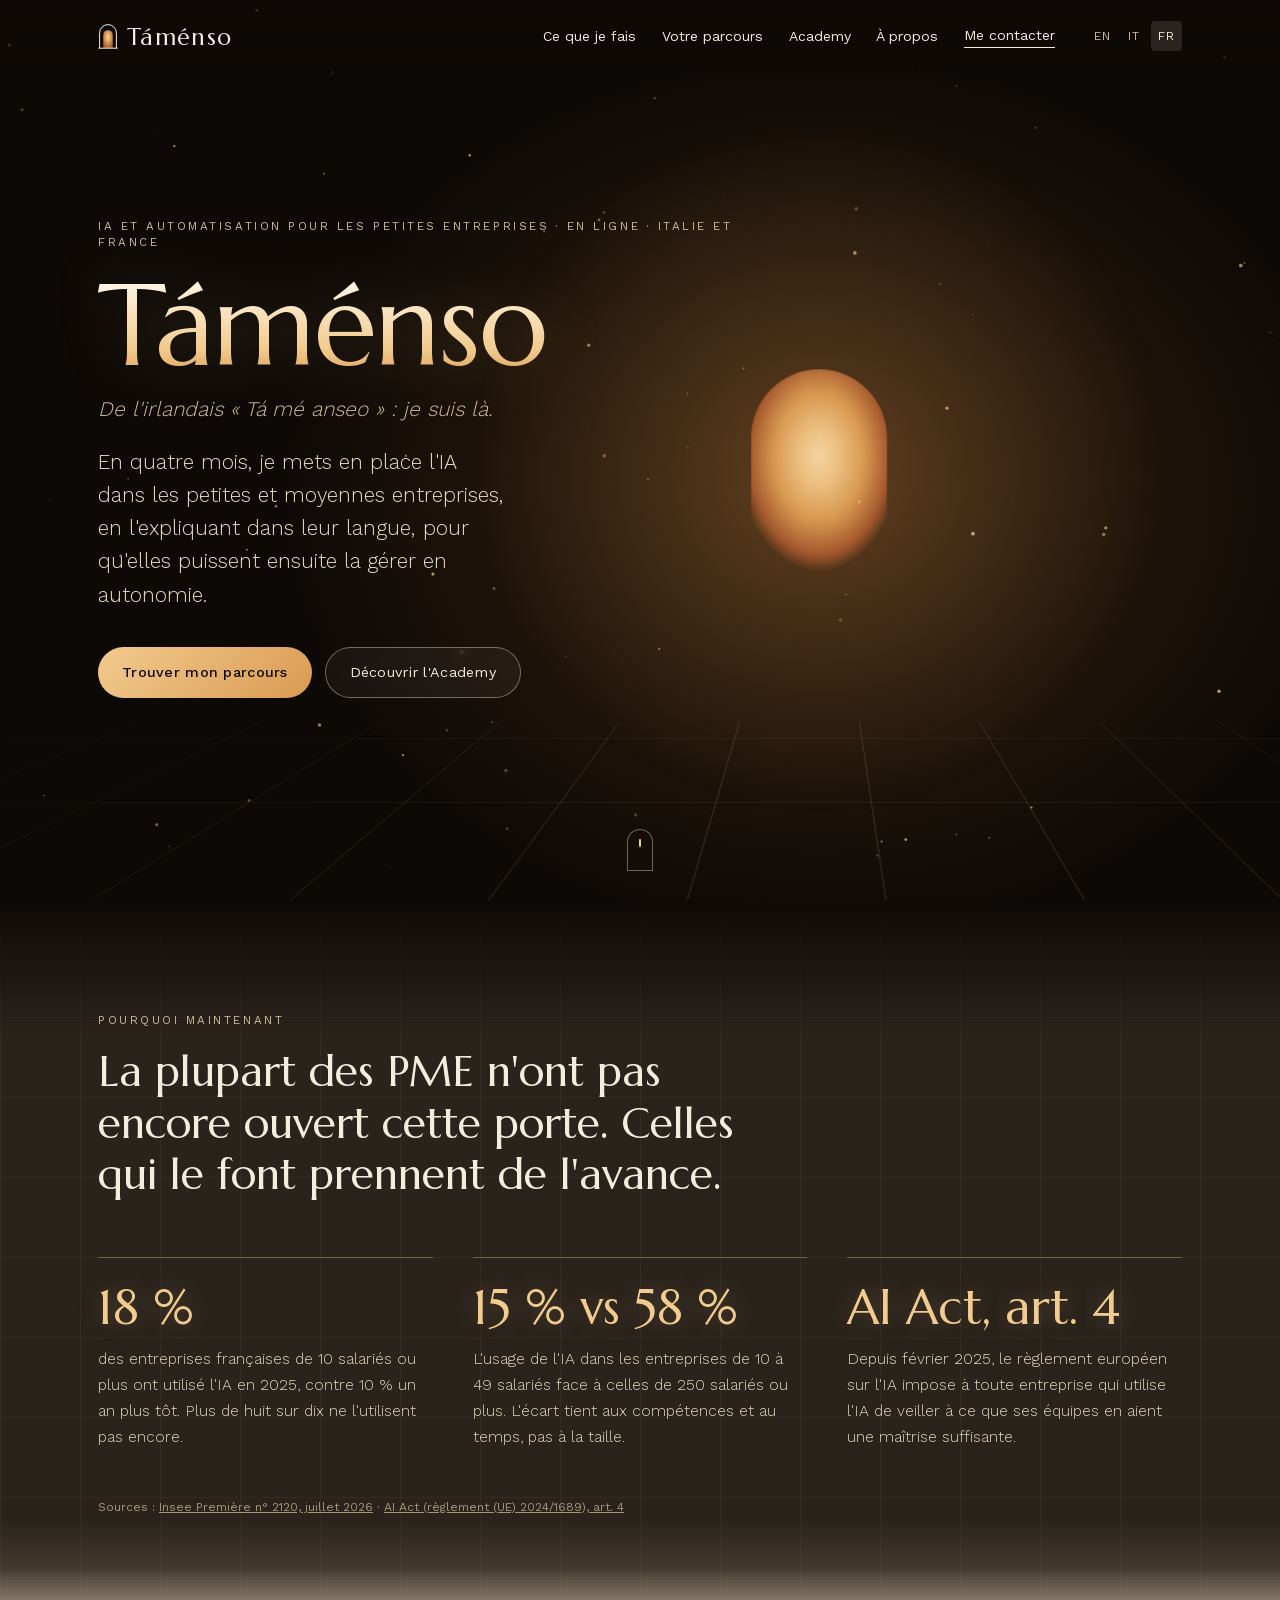
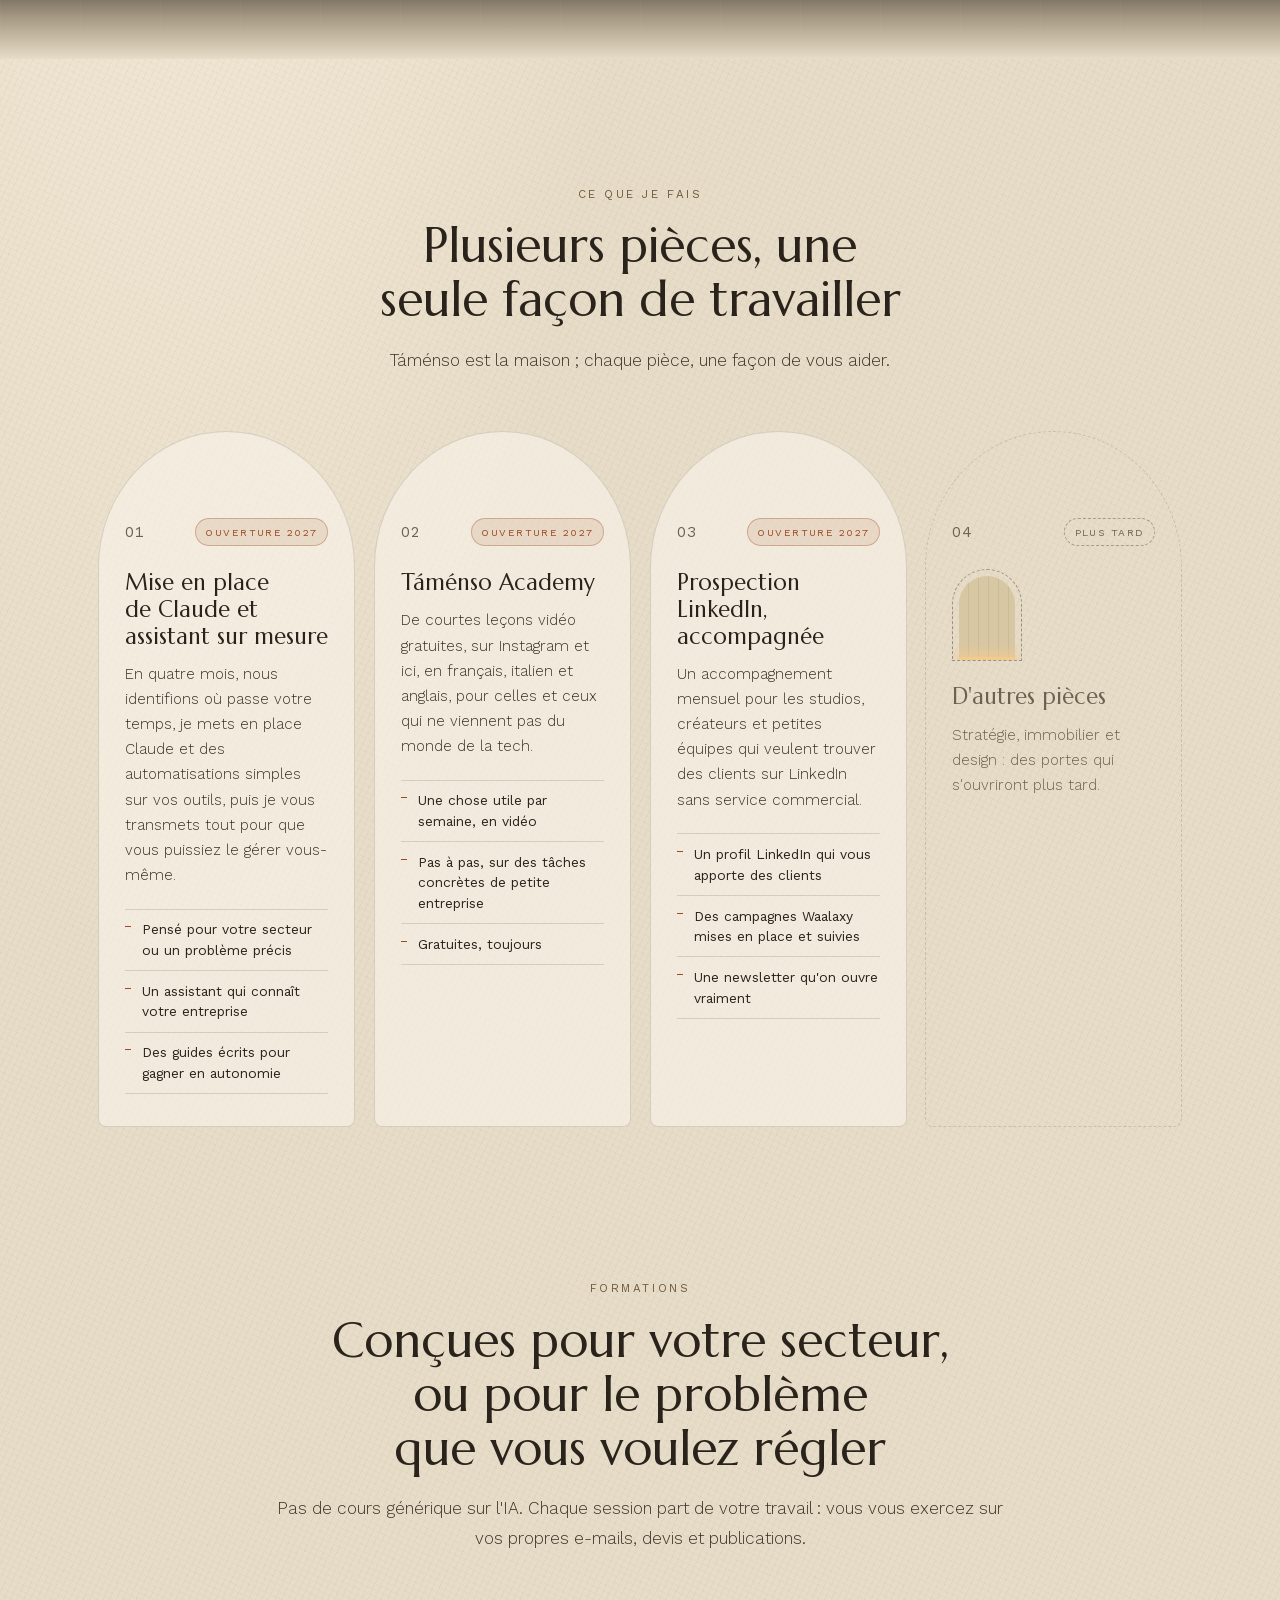
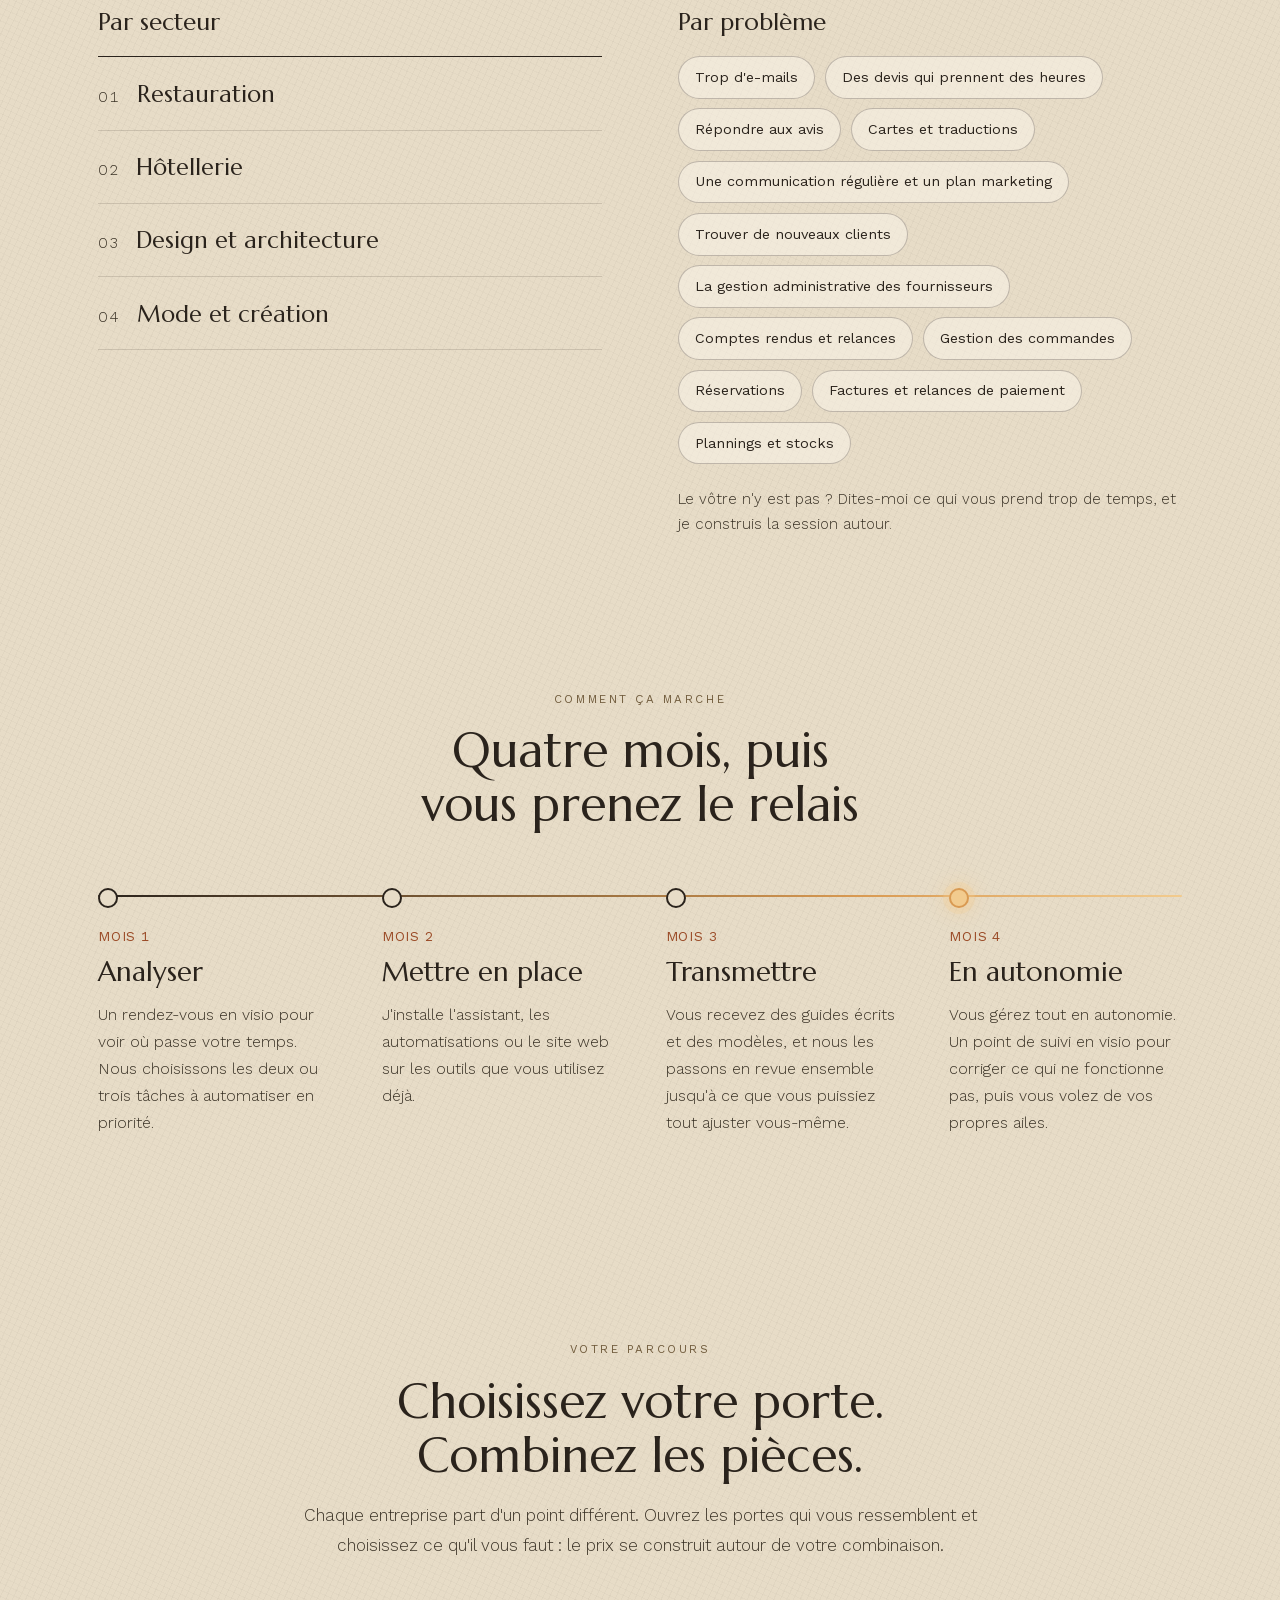
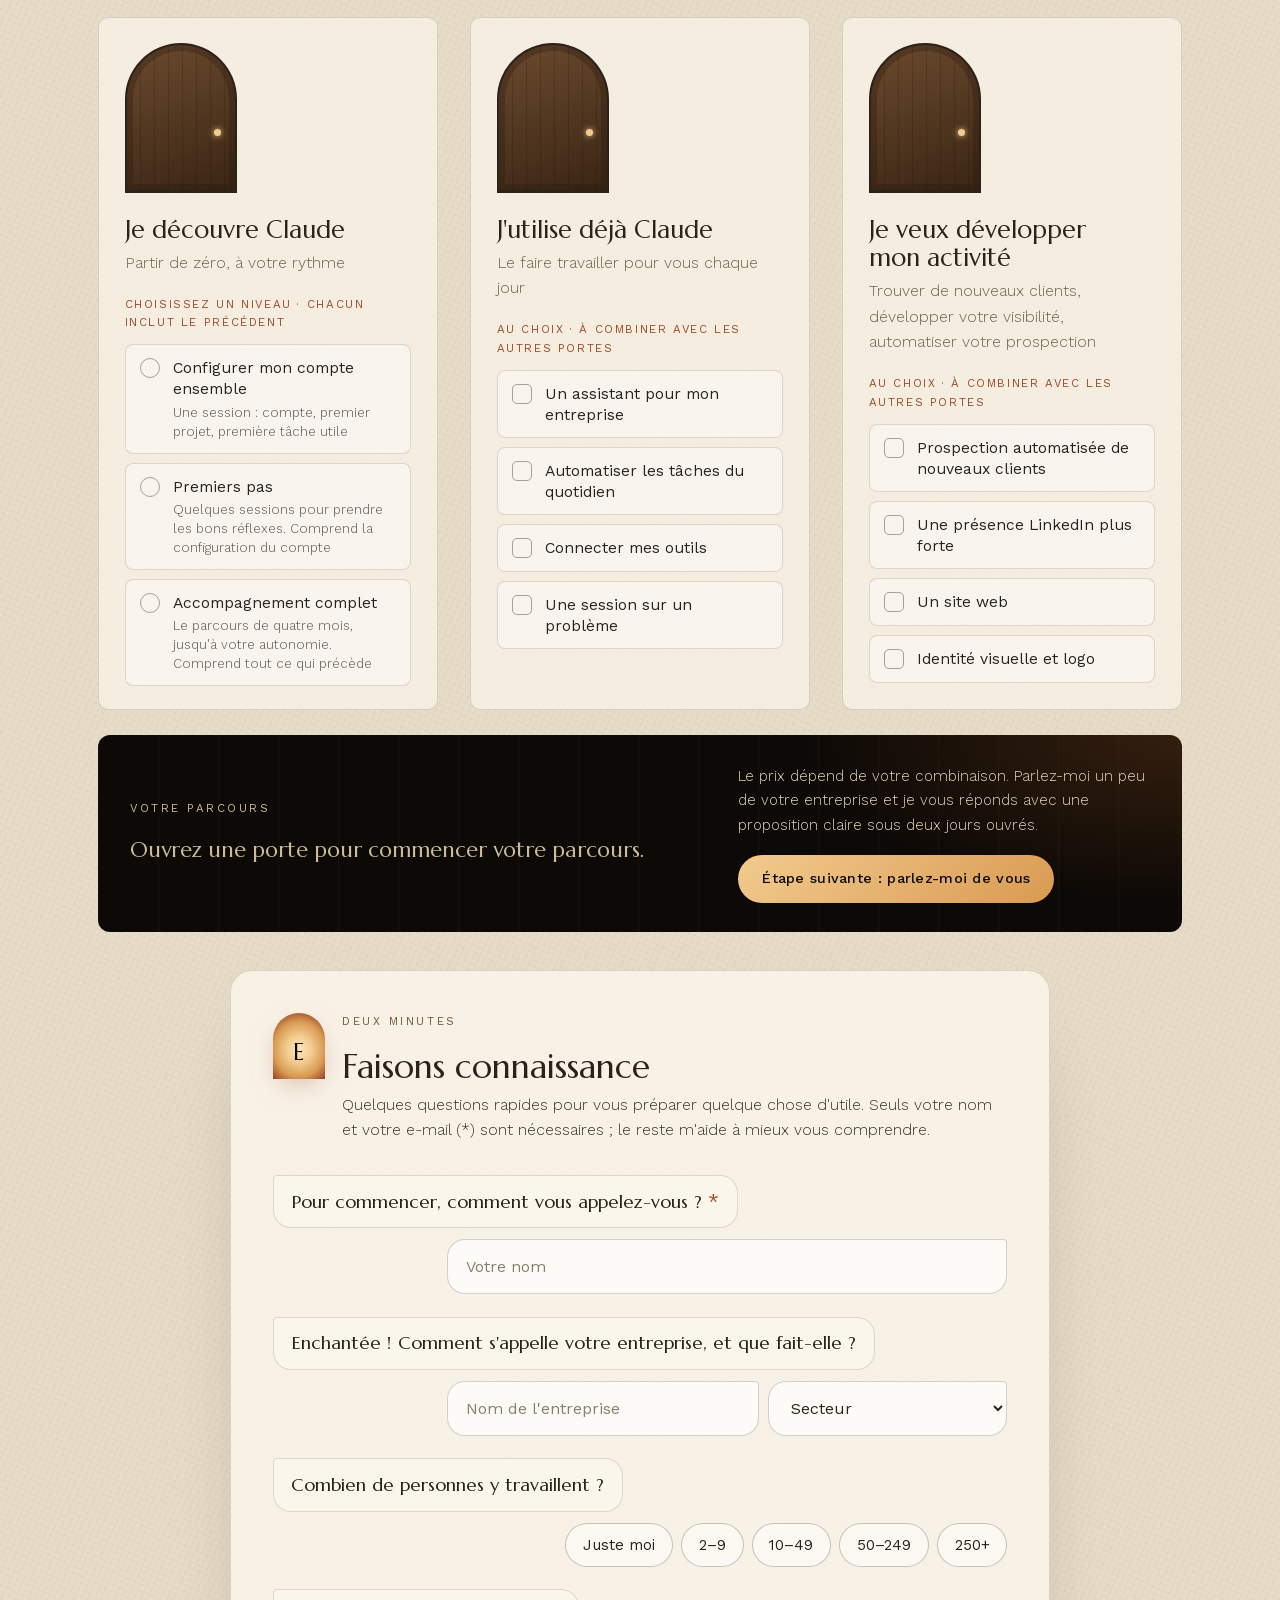
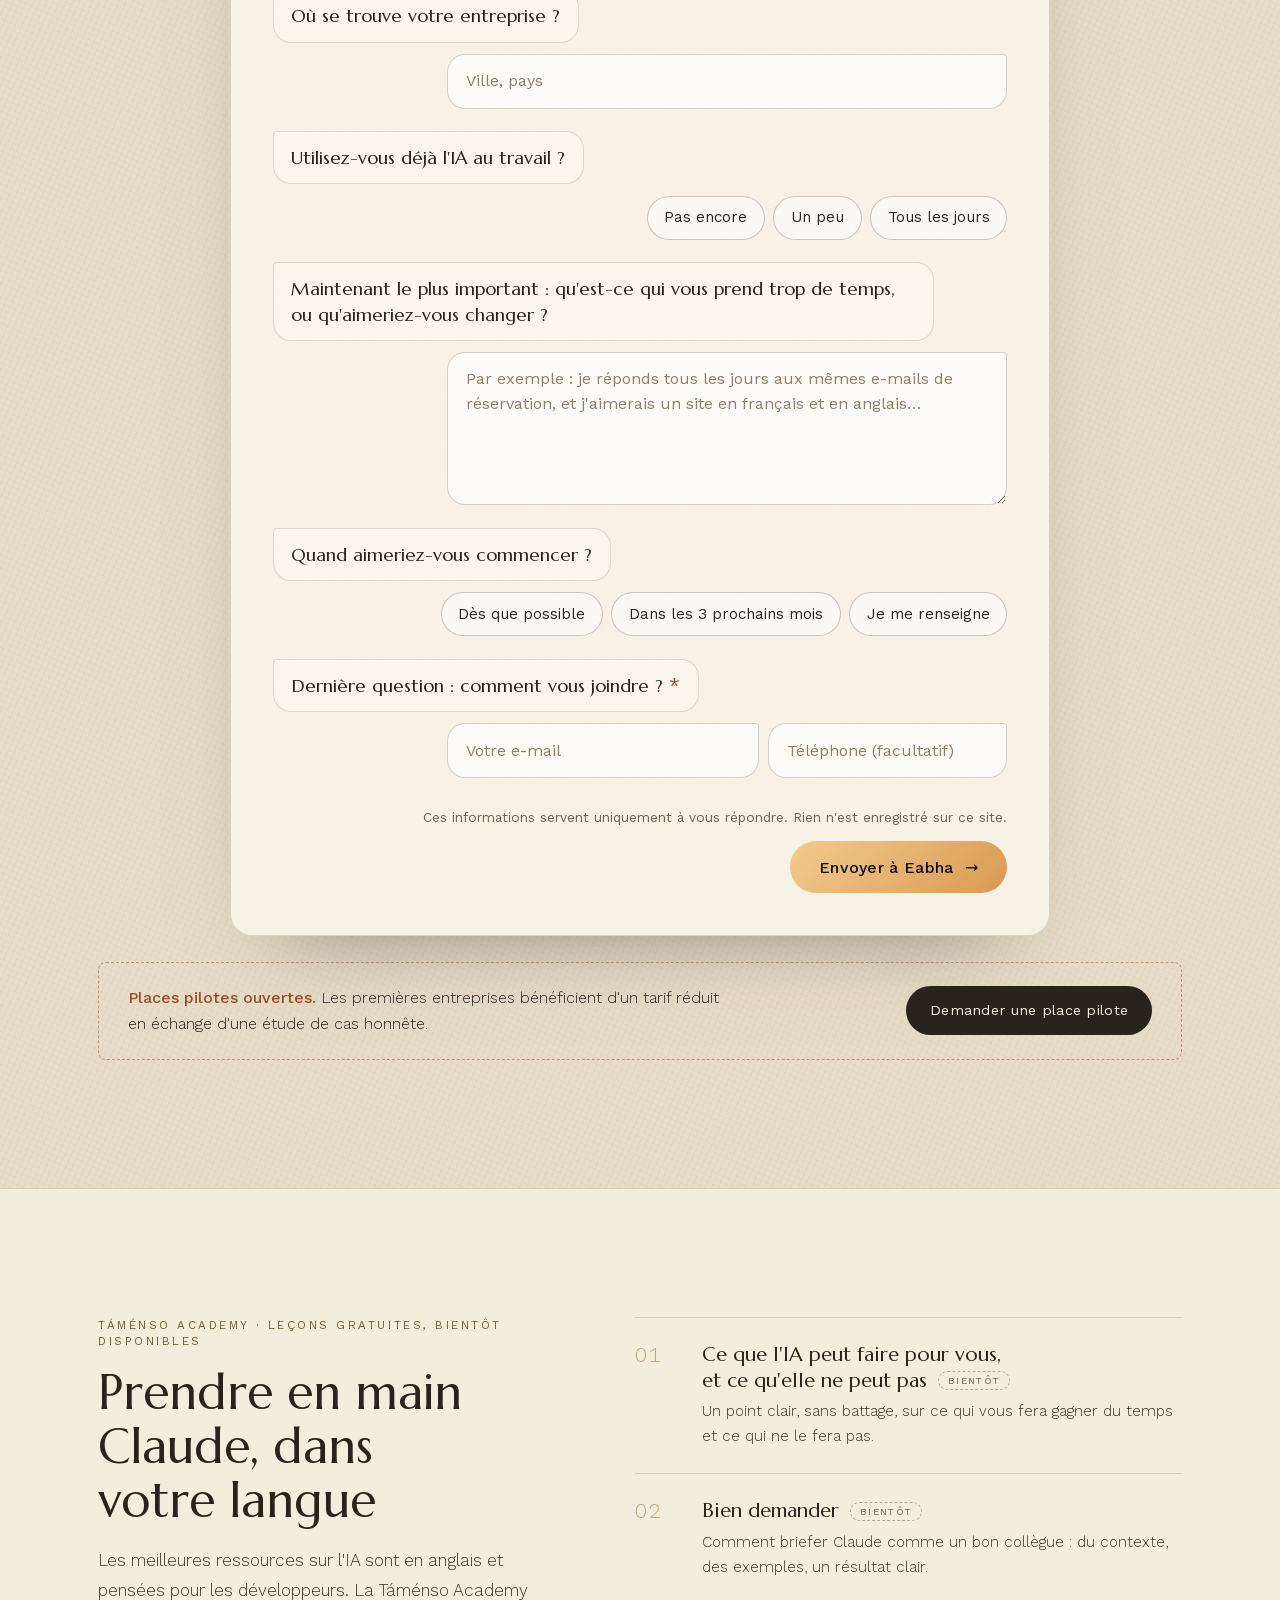
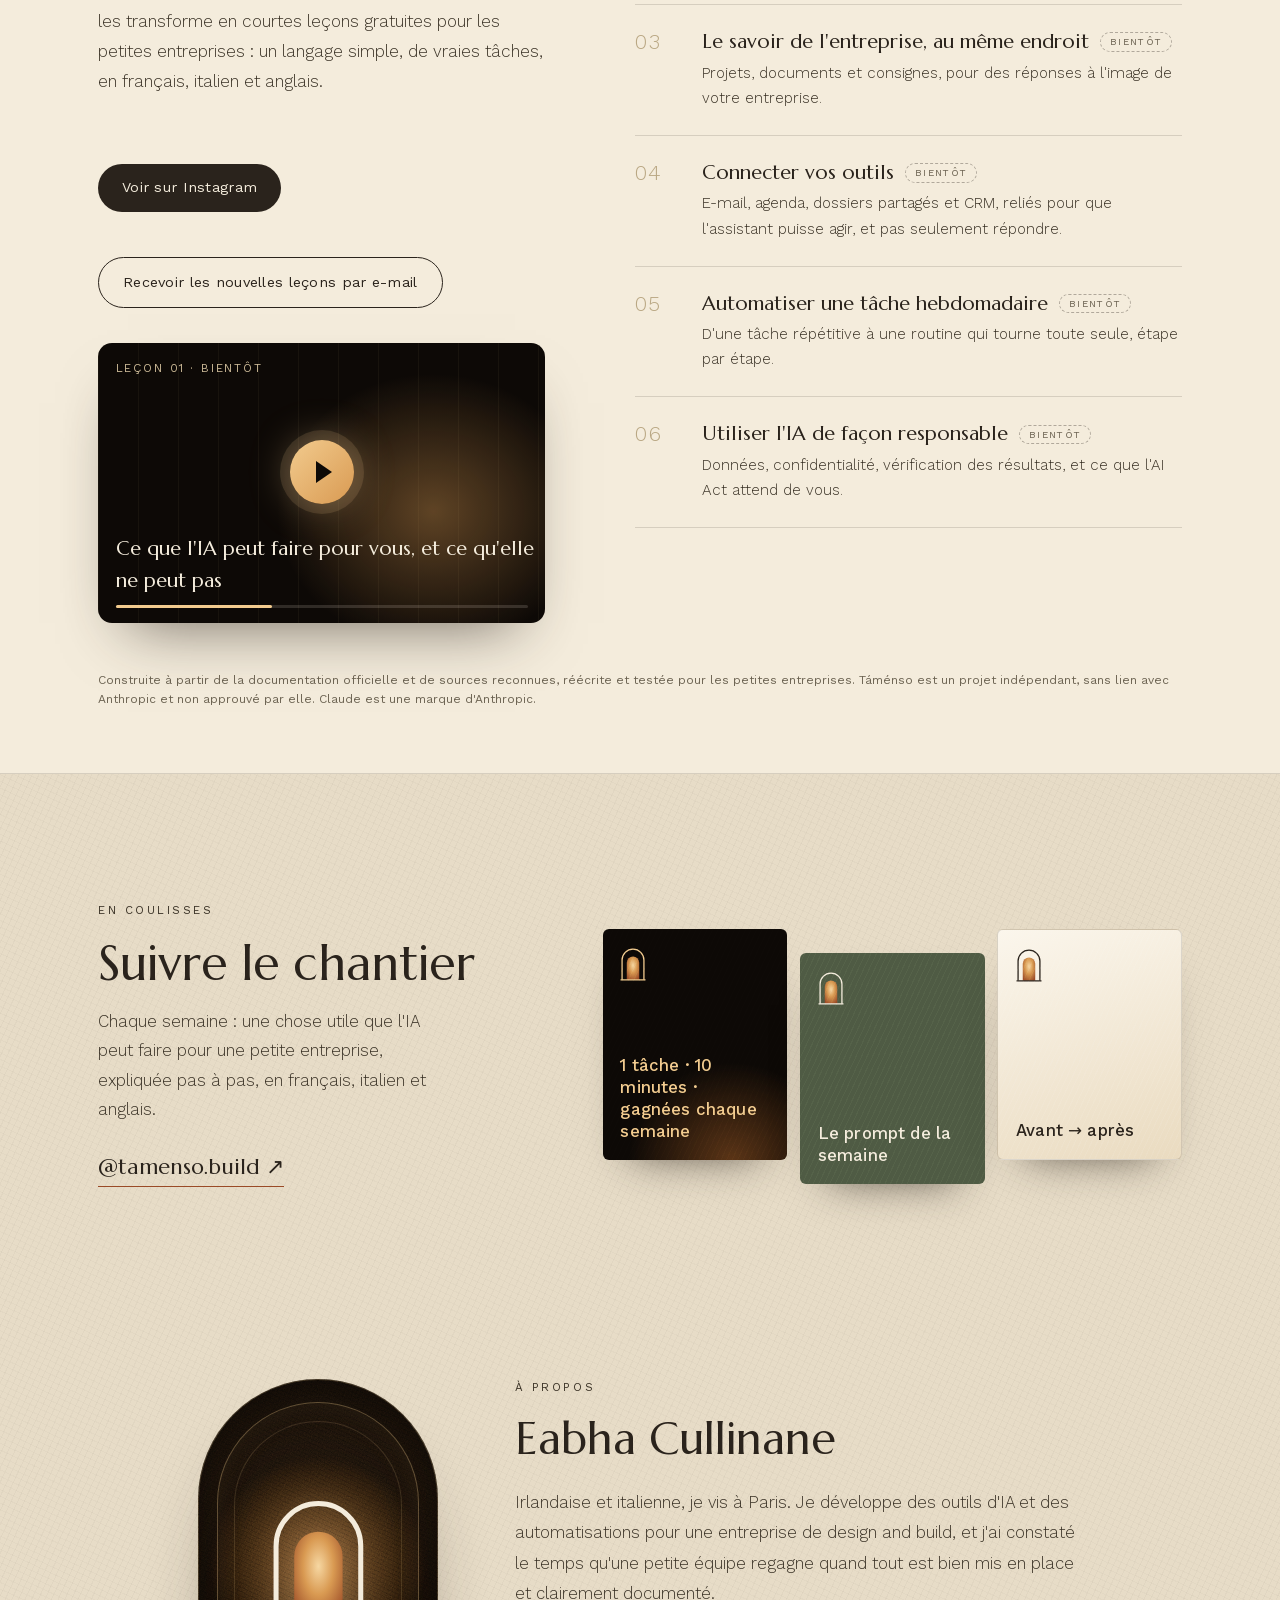
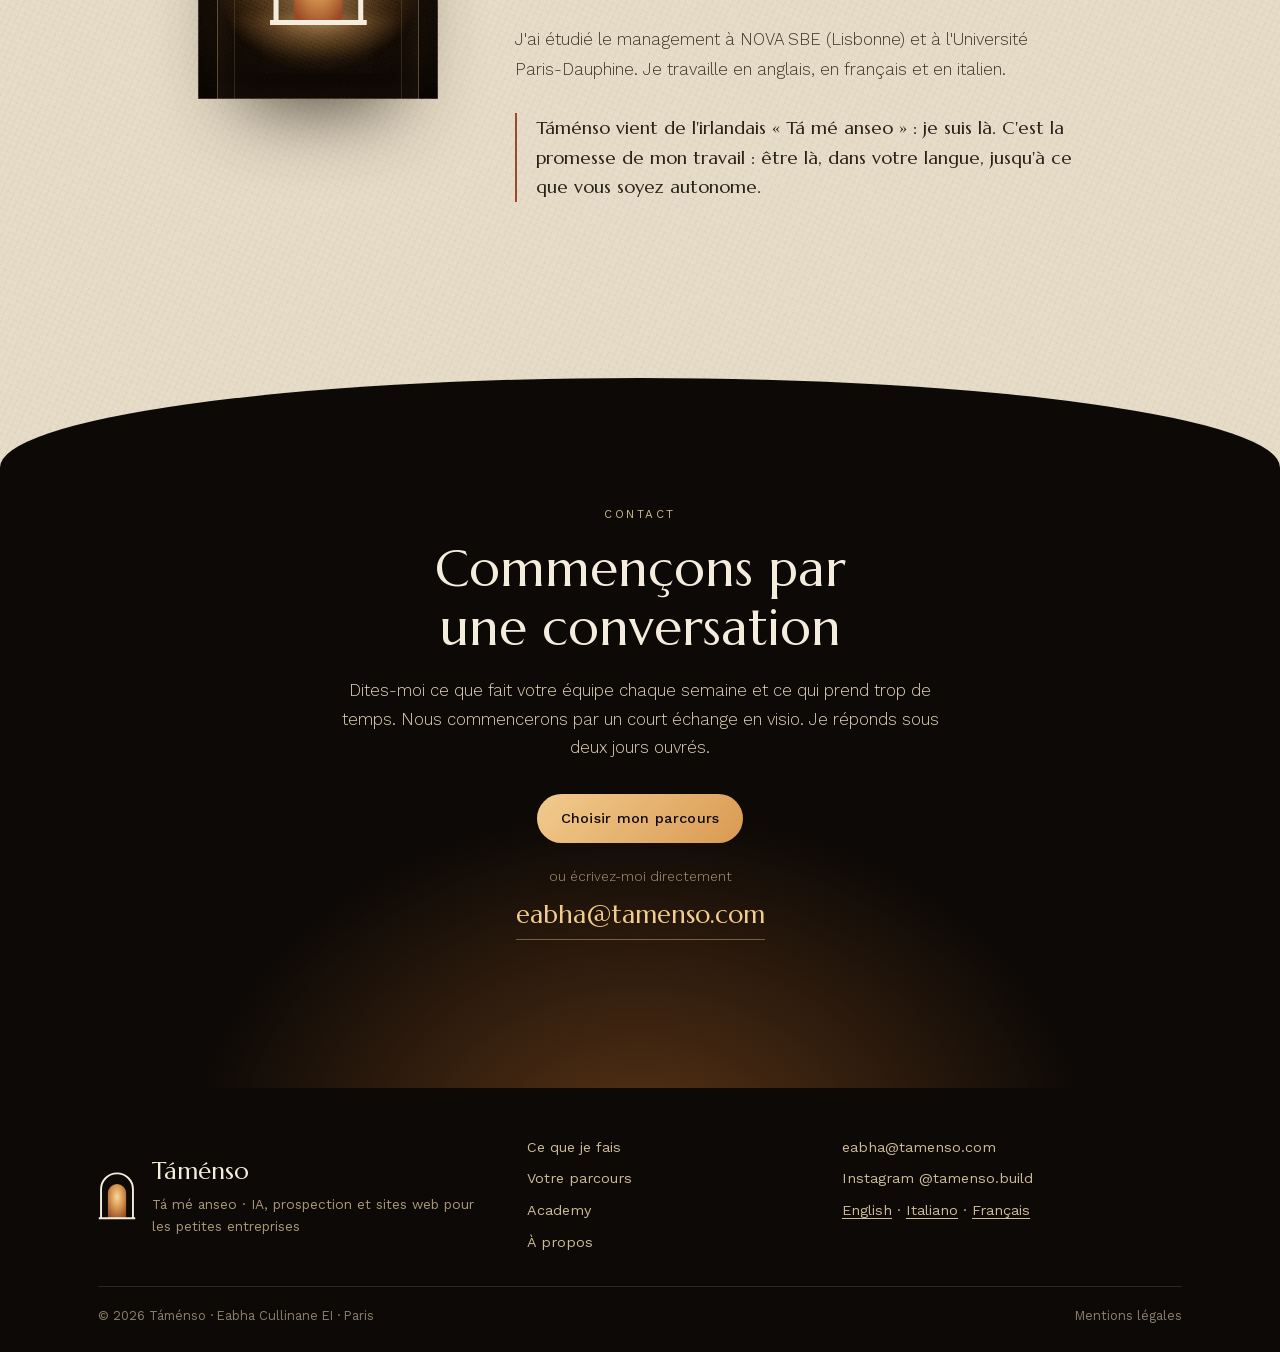
==== commit dec9e9bc: "Remove the language line from the contact section Co-Authored-By: Claude Opus 5.5 <noreply@anthropic" ====
--- a/fr/index.html
+++ b/fr/index.html
@@ -401,7 +401,6 @@
       <div class="ctas center"><a class="btn btn-glow" href="#offer">Choisir mon parcours</a></div>
       <p class="or">ou écrivez-moi directement</p>
       <a class="mail" href="mailto:eabha@tamenso.com?subject=Bonjour%20T%C3%A1m%C3%A9nso">eabha@tamenso.com</a>
-      <p class="small">En français, italien ou anglais.</p>
     </div>
   </section>
 
